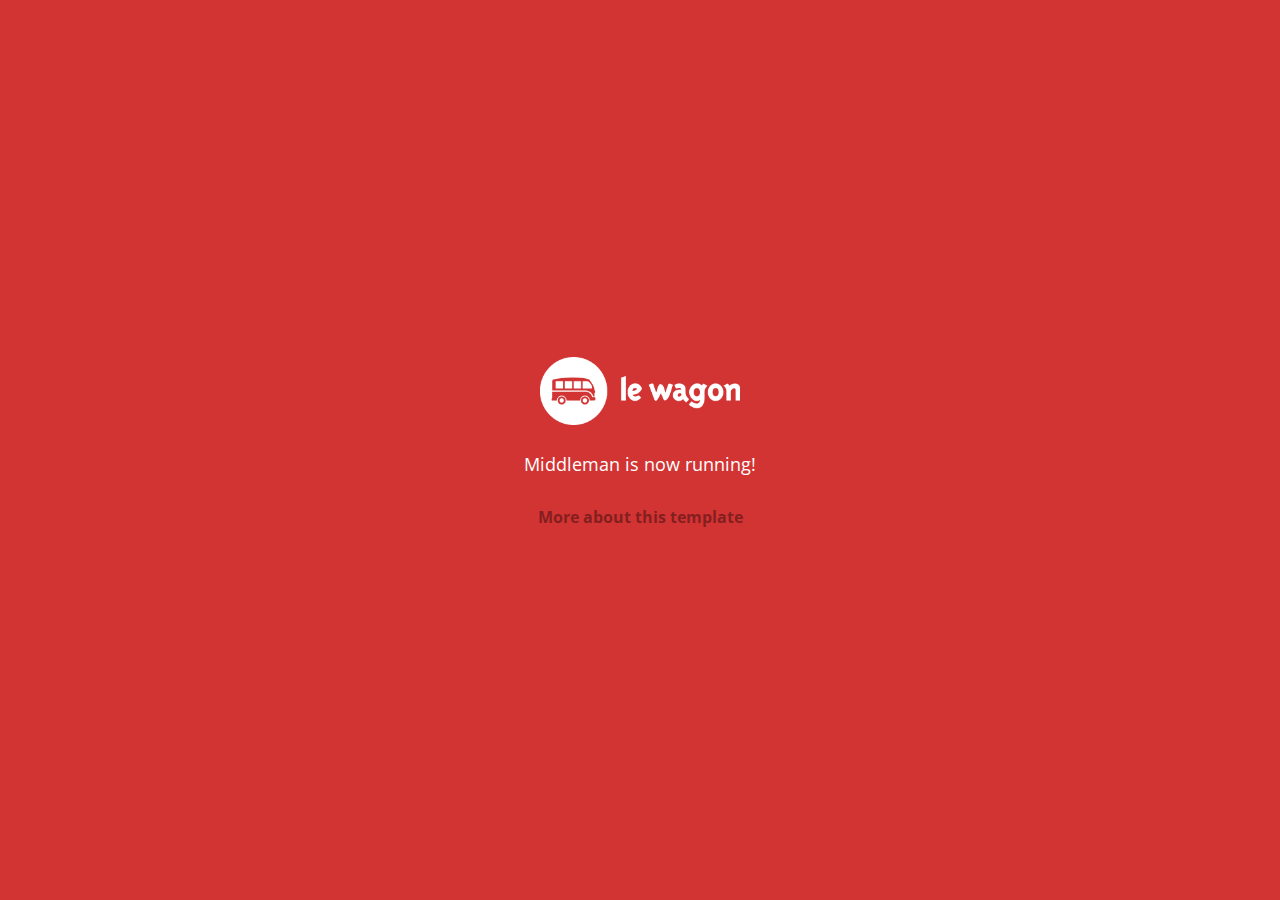
==== index.html @ af3e0c1a "Automated commit at 2018-02-12 10:38:04 UTC by middleman-deploy 2.0.0-alpha" ====
<!doctype html>
<html>
  <head>
    <meta charset="utf-8">
    <meta http-equiv="x-ua-compatible" content="ie=edge">
    <meta name="viewport"
          content="width=device-width, initial-scale=1, shrink-to-fit=no">
    <!-- Use the title from a page's frontmatter if it has one -->
    <title>Le Wagon - Middleman</title>
    <link href="stylesheets/application-3c48b980.css" rel="stylesheet" />
    <script src="javascripts/application-93de88c9.js"></script>
    <link href="images/favicon-f15af148.png" rel="icon" type="image/png" />
  </head>
  <body>
    <div id="home">
  <div class="home-content">
    <img src="images/logo-acc9c0ec.png" width="200" alt="Logo" />
    <p>
      Middleman is now running!
    </p>
    <p class="about">
      <a href="about.html">More about this template</a>
    </p>
  </div>
</div>

  </body>
</html>
---- stylesheets/application-3c48b980.css ----
@import url("https://fonts.googleapis.com/css?family=Open+Sans:400,300,700|Raleway:400,100,300,700,500");/*!
 * Bootstrap v3.3.7 (http://getbootstrap.com)
 * Copyright 2011-2016 Twitter, Inc.
 * Licensed under MIT (https://github.com/twbs/bootstrap/blob/master/LICENSE)
 *//*! normalize.css v3.0.3 | MIT License | github.com/necolas/normalize.css */html{font-family:sans-serif;-ms-text-size-adjust:100%;-webkit-text-size-adjust:100%}body{margin:0}article,aside,details,figcaption,figure,footer,header,hgroup,main,menu,nav,section,summary{display:block}audio,canvas,progress,video{display:inline-block;vertical-align:baseline}audio:not([controls]){display:none;height:0}[hidden],template{display:none}a{background-color:transparent}a:active,a:hover{outline:0}abbr[title]{border-bottom:1px dotted}b,strong{font-weight:bold}dfn{font-style:italic}h1{font-size:2em;margin:0.67em 0}mark{background:#ff0;color:#000}small{font-size:80%}sub,sup{font-size:75%;line-height:0;position:relative;vertical-align:baseline}sup{top:-0.5em}sub{bottom:-0.25em}img{border:0}svg:not(:root){overflow:hidden}figure{margin:1em 40px}hr{-webkit-box-sizing:content-box;box-sizing:content-box;height:0}pre{overflow:auto}code,kbd,pre,samp{font-family:monospace, monospace;font-size:1em}button,input,optgroup,select,textarea{color:inherit;font:inherit;margin:0}button{overflow:visible}button,select{text-transform:none}button,html input[type="button"],input[type="reset"],input[type="submit"]{-webkit-appearance:button;cursor:pointer}button[disabled],html input[disabled]{cursor:default}button::-moz-focus-inner,input::-moz-focus-inner{border:0;padding:0}input{line-height:normal}input[type="checkbox"],input[type="radio"]{-webkit-box-sizing:border-box;box-sizing:border-box;padding:0}input[type="number"]::-webkit-inner-spin-button,input[type="number"]::-webkit-outer-spin-button{height:auto}input[type="search"]{-webkit-appearance:textfield;-webkit-box-sizing:content-box;box-sizing:content-box}input[type="search"]::-webkit-search-cancel-button,input[type="search"]::-webkit-search-decoration{-webkit-appearance:none}fieldset{border:1px solid #c0c0c0;margin:0 2px;padding:0.35em 0.625em 0.75em}legend{border:0;padding:0}textarea{overflow:auto}optgroup{font-weight:bold}table{border-collapse:collapse;border-spacing:0}td,th{padding:0}/*! Source: https://github.com/h5bp/html5-boilerplate/blob/master/src/css/main.css */@media print{*,*:before,*:after{background:transparent !important;color:#000 !important;-webkit-box-shadow:none !important;box-shadow:none !important;text-shadow:none !important}a,a:visited{text-decoration:underline}a[href]:after{content:" (" attr(href) ")"}abbr[title]:after{content:" (" attr(title) ")"}a[href^="#"]:after,a[href^="javascript:"]:after{content:""}pre,blockquote{border:1px solid #999;page-break-inside:avoid}thead{display:table-header-group}tr,img{page-break-inside:avoid}img{max-width:100% !important}p,h2,h3{orphans:3;widows:3}h2,h3{page-break-after:avoid}.navbar{display:none}.btn>.caret,.dropup>.btn>.caret{border-top-color:#000 !important}.label{border:1px solid #000}.table{border-collapse:collapse !important}.table td,.table th{background-color:#fff !important}.table-bordered th,.table-bordered td{border:1px solid #ddd !important}}@font-face{font-family:'Glyphicons Halflings';src:url("../assets/bootstrap/glyphicons-halflings-regular-86b6f62b.eot");src:url("../assets/bootstrap/glyphicons-halflings-regular-86b6f62b.eot?#iefix") format("embedded-opentype"),url("../assets/bootstrap/glyphicons-halflings-regular-ca35b697.woff2") format("woff2"),url("../assets/bootstrap/glyphicons-halflings-regular-278e49a8.woff") format("woff"),url("../assets/bootstrap/glyphicons-halflings-regular-44bc1850.ttf") format("truetype"),url("../assets/bootstrap/glyphicons-halflings-regular-de51a849.svg#glyphicons_halflingsregular") format("svg")}.glyphicon{position:relative;top:1px;display:inline-block;font-family:'Glyphicons Halflings';font-style:normal;font-weight:normal;line-height:1;-webkit-font-smoothing:antialiased;-moz-osx-font-smoothing:grayscale}.glyphicon-asterisk:before{content:"\002a"}.glyphicon-plus:before{content:"\002b"}.glyphicon-euro:before,.glyphicon-eur:before{content:"\20ac"}.glyphicon-minus:before{content:"\2212"}.glyphicon-cloud:before{content:"\2601"}.glyphicon-envelope:before{content:"\2709"}.glyphicon-pencil:before{content:"\270f"}.glyphicon-glass:before{content:"\e001"}.glyphicon-music:before{content:"\e002"}.glyphicon-search:before{content:"\e003"}.glyphicon-heart:before{content:"\e005"}.glyphicon-star:before{content:"\e006"}.glyphicon-star-empty:before{content:"\e007"}.glyphicon-user:before{content:"\e008"}.glyphicon-film:before{content:"\e009"}.glyphicon-th-large:before{content:"\e010"}.glyphicon-th:before{content:"\e011"}.glyphicon-th-list:before{content:"\e012"}.glyphicon-ok:before{content:"\e013"}.glyphicon-remove:before{content:"\e014"}.glyphicon-zoom-in:before{content:"\e015"}.glyphicon-zoom-out:before{content:"\e016"}.glyphicon-off:before{content:"\e017"}.glyphicon-signal:before{content:"\e018"}.glyphicon-cog:before{content:"\e019"}.glyphicon-trash:before{content:"\e020"}.glyphicon-home:before{content:"\e021"}.glyphicon-file:before{content:"\e022"}.glyphicon-time:before{content:"\e023"}.glyphicon-road:before{content:"\e024"}.glyphicon-download-alt:before{content:"\e025"}.glyphicon-download:before{content:"\e026"}.glyphicon-upload:before{content:"\e027"}.glyphicon-inbox:before{content:"\e028"}.glyphicon-play-circle:before{content:"\e029"}.glyphicon-repeat:before{content:"\e030"}.glyphicon-refresh:before{content:"\e031"}.glyphicon-list-alt:before{content:"\e032"}.glyphicon-lock:before{content:"\e033"}.glyphicon-flag:before{content:"\e034"}.glyphicon-headphones:before{content:"\e035"}.glyphicon-volume-off:before{content:"\e036"}.glyphicon-volume-down:before{content:"\e037"}.glyphicon-volume-up:before{content:"\e038"}.glyphicon-qrcode:before{content:"\e039"}.glyphicon-barcode:before{content:"\e040"}.glyphicon-tag:before{content:"\e041"}.glyphicon-tags:before{content:"\e042"}.glyphicon-book:before{content:"\e043"}.glyphicon-bookmark:before{content:"\e044"}.glyphicon-print:before{content:"\e045"}.glyphicon-camera:before{content:"\e046"}.glyphicon-font:before{content:"\e047"}.glyphicon-bold:before{content:"\e048"}.glyphicon-italic:before{content:"\e049"}.glyphicon-text-height:before{content:"\e050"}.glyphicon-text-width:before{content:"\e051"}.glyphicon-align-left:before{content:"\e052"}.glyphicon-align-center:before{content:"\e053"}.glyphicon-align-right:before{content:"\e054"}.glyphicon-align-justify:before{content:"\e055"}.glyphicon-list:before{content:"\e056"}.glyphicon-indent-left:before{content:"\e057"}.glyphicon-indent-right:before{content:"\e058"}.glyphicon-facetime-video:before{content:"\e059"}.glyphicon-picture:before{content:"\e060"}.glyphicon-map-marker:before{content:"\e062"}.glyphicon-adjust:before{content:"\e063"}.glyphicon-tint:before{content:"\e064"}.glyphicon-edit:before{content:"\e065"}.glyphicon-share:before{content:"\e066"}.glyphicon-check:before{content:"\e067"}.glyphicon-move:before{content:"\e068"}.glyphicon-step-backward:before{content:"\e069"}.glyphicon-fast-backward:before{content:"\e070"}.glyphicon-backward:before{content:"\e071"}.glyphicon-play:before{content:"\e072"}.glyphicon-pause:before{content:"\e073"}.glyphicon-stop:before{content:"\e074"}.glyphicon-forward:before{content:"\e075"}.glyphicon-fast-forward:before{content:"\e076"}.glyphicon-step-forward:before{content:"\e077"}.glyphicon-eject:before{content:"\e078"}.glyphicon-chevron-left:before{content:"\e079"}.glyphicon-chevron-right:before{content:"\e080"}.glyphicon-plus-sign:before{content:"\e081"}.glyphicon-minus-sign:before{content:"\e082"}.glyphicon-remove-sign:before{content:"\e083"}.glyphicon-ok-sign:before{content:"\e084"}.glyphicon-question-sign:before{content:"\e085"}.glyphicon-info-sign:before{content:"\e086"}.glyphicon-screenshot:before{content:"\e087"}.glyphicon-remove-circle:before{content:"\e088"}.glyphicon-ok-circle:before{content:"\e089"}.glyphicon-ban-circle:before{content:"\e090"}.glyphicon-arrow-left:before{content:"\e091"}.glyphicon-arrow-right:before{content:"\e092"}.glyphicon-arrow-up:before{content:"\e093"}.glyphicon-arrow-down:before{content:"\e094"}.glyphicon-share-alt:before{content:"\e095"}.glyphicon-resize-full:before{content:"\e096"}.glyphicon-resize-small:before{content:"\e097"}.glyphicon-exclamation-sign:before{content:"\e101"}.glyphicon-gift:before{content:"\e102"}.glyphicon-leaf:before{content:"\e103"}.glyphicon-fire:before{content:"\e104"}.glyphicon-eye-open:before{content:"\e105"}.glyphicon-eye-close:before{content:"\e106"}.glyphicon-warning-sign:before{content:"\e107"}.glyphicon-plane:before{content:"\e108"}.glyphicon-calendar:before{content:"\e109"}.glyphicon-random:before{content:"\e110"}.glyphicon-comment:before{content:"\e111"}.glyphicon-magnet:before{content:"\e112"}.glyphicon-chevron-up:before{content:"\e113"}.glyphicon-chevron-down:before{content:"\e114"}.glyphicon-retweet:before{content:"\e115"}.glyphicon-shopping-cart:before{content:"\e116"}.glyphicon-folder-close:before{content:"\e117"}.glyphicon-folder-open:before{content:"\e118"}.glyphicon-resize-vertical:before{content:"\e119"}.glyphicon-resize-horizontal:before{content:"\e120"}.glyphicon-hdd:before{content:"\e121"}.glyphicon-bullhorn:before{content:"\e122"}.glyphicon-bell:before{content:"\e123"}.glyphicon-certificate:before{content:"\e124"}.glyphicon-thumbs-up:before{content:"\e125"}.glyphicon-thumbs-down:before{content:"\e126"}.glyphicon-hand-right:before{content:"\e127"}.glyphicon-hand-left:before{content:"\e128"}.glyphicon-hand-up:before{content:"\e129"}.glyphicon-hand-down:before{content:"\e130"}.glyphicon-circle-arrow-right:before{content:"\e131"}.glyphicon-circle-arrow-left:before{content:"\e132"}.glyphicon-circle-arrow-up:before{content:"\e133"}.glyphicon-circle-arrow-down:before{content:"\e134"}.glyphicon-globe:before{content:"\e135"}.glyphicon-wrench:before{content:"\e136"}.glyphicon-tasks:before{content:"\e137"}.glyphicon-filter:before{content:"\e138"}.glyphicon-briefcase:before{content:"\e139"}.glyphicon-fullscreen:before{content:"\e140"}.glyphicon-dashboard:before{content:"\e141"}.glyphicon-paperclip:before{content:"\e142"}.glyphicon-heart-empty:before{content:"\e143"}.glyphicon-link:before{content:"\e144"}.glyphicon-phone:before{content:"\e145"}.glyphicon-pushpin:before{content:"\e146"}.glyphicon-usd:before{content:"\e148"}.glyphicon-gbp:before{content:"\e149"}.glyphicon-sort:before{content:"\e150"}.glyphicon-sort-by-alphabet:before{content:"\e151"}.glyphicon-sort-by-alphabet-alt:before{content:"\e152"}.glyphicon-sort-by-order:before{content:"\e153"}.glyphicon-sort-by-order-alt:before{content:"\e154"}.glyphicon-sort-by-attributes:before{content:"\e155"}.glyphicon-sort-by-attributes-alt:before{content:"\e156"}.glyphicon-unchecked:before{content:"\e157"}.glyphicon-expand:before{content:"\e158"}.glyphicon-collapse-down:before{content:"\e159"}.glyphicon-collapse-up:before{content:"\e160"}.glyphicon-log-in:before{content:"\e161"}.glyphicon-flash:before{content:"\e162"}.glyphicon-log-out:before{content:"\e163"}.glyphicon-new-window:before{content:"\e164"}.glyphicon-record:before{content:"\e165"}.glyphicon-save:before{content:"\e166"}.glyphicon-open:before{content:"\e167"}.glyphicon-saved:before{content:"\e168"}.glyphicon-import:before{content:"\e169"}.glyphicon-export:before{content:"\e170"}.glyphicon-send:before{content:"\e171"}.glyphicon-floppy-disk:before{content:"\e172"}.glyphicon-floppy-saved:before{content:"\e173"}.glyphicon-floppy-remove:before{content:"\e174"}.glyphicon-floppy-save:before{content:"\e175"}.glyphicon-floppy-open:before{content:"\e176"}.glyphicon-credit-card:before{content:"\e177"}.glyphicon-transfer:before{content:"\e178"}.glyphicon-cutlery:before{content:"\e179"}.glyphicon-header:before{content:"\e180"}.glyphicon-compressed:before{content:"\e181"}.glyphicon-earphone:before{content:"\e182"}.glyphicon-phone-alt:before{content:"\e183"}.glyphicon-tower:before{content:"\e184"}.glyphicon-stats:before{content:"\e185"}.glyphicon-sd-video:before{content:"\e186"}.glyphicon-hd-video:before{content:"\e187"}.glyphicon-subtitles:before{content:"\e188"}.glyphicon-sound-stereo:before{content:"\e189"}.glyphicon-sound-dolby:before{content:"\e190"}.glyphicon-sound-5-1:before{content:"\e191"}.glyphicon-sound-6-1:before{content:"\e192"}.glyphicon-sound-7-1:before{content:"\e193"}.glyphicon-copyright-mark:before{content:"\e194"}.glyphicon-registration-mark:before{content:"\e195"}.glyphicon-cloud-download:before{content:"\e197"}.glyphicon-cloud-upload:before{content:"\e198"}.glyphicon-tree-conifer:before{content:"\e199"}.glyphicon-tree-deciduous:before{content:"\e200"}.glyphicon-cd:before{content:"\e201"}.glyphicon-save-file:before{content:"\e202"}.glyphicon-open-file:before{content:"\e203"}.glyphicon-level-up:before{content:"\e204"}.glyphicon-copy:before{content:"\e205"}.glyphicon-paste:before{content:"\e206"}.glyphicon-alert:before{content:"\e209"}.glyphicon-equalizer:before{content:"\e210"}.glyphicon-king:before{content:"\e211"}.glyphicon-queen:before{content:"\e212"}.glyphicon-pawn:before{content:"\e213"}.glyphicon-bishop:before{content:"\e214"}.glyphicon-knight:before{content:"\e215"}.glyphicon-baby-formula:before{content:"\e216"}.glyphicon-tent:before{content:"\26fa"}.glyphicon-blackboard:before{content:"\e218"}.glyphicon-bed:before{content:"\e219"}.glyphicon-apple:before{content:"\f8ff"}.glyphicon-erase:before{content:"\e221"}.glyphicon-hourglass:before{content:"\231b"}.glyphicon-lamp:before{content:"\e223"}.glyphicon-duplicate:before{content:"\e224"}.glyphicon-piggy-bank:before{content:"\e225"}.glyphicon-scissors:before{content:"\e226"}.glyphicon-bitcoin:before{content:"\e227"}.glyphicon-btc:before{content:"\e227"}.glyphicon-xbt:before{content:"\e227"}.glyphicon-yen:before{content:"\00a5"}.glyphicon-jpy:before{content:"\00a5"}.glyphicon-ruble:before{content:"\20bd"}.glyphicon-rub:before{content:"\20bd"}.glyphicon-scale:before{content:"\e230"}.glyphicon-ice-lolly:before{content:"\e231"}.glyphicon-ice-lolly-tasted:before{content:"\e232"}.glyphicon-education:before{content:"\e233"}.glyphicon-option-horizontal:before{content:"\e234"}.glyphicon-option-vertical:before{content:"\e235"}.glyphicon-menu-hamburger:before{content:"\e236"}.glyphicon-modal-window:before{content:"\e237"}.glyphicon-oil:before{content:"\e238"}.glyphicon-grain:before{content:"\e239"}.glyphicon-sunglasses:before{content:"\e240"}.glyphicon-text-size:before{content:"\e241"}.glyphicon-text-color:before{content:"\e242"}.glyphicon-text-background:before{content:"\e243"}.glyphicon-object-align-top:before{content:"\e244"}.glyphicon-object-align-bottom:before{content:"\e245"}.glyphicon-object-align-horizontal:before{content:"\e246"}.glyphicon-object-align-left:before{content:"\e247"}.glyphicon-object-align-vertical:before{content:"\e248"}.glyphicon-object-align-right:before{content:"\e249"}.glyphicon-triangle-right:before{content:"\e250"}.glyphicon-triangle-left:before{content:"\e251"}.glyphicon-triangle-bottom:before{content:"\e252"}.glyphicon-triangle-top:before{content:"\e253"}.glyphicon-console:before{content:"\e254"}.glyphicon-superscript:before{content:"\e255"}.glyphicon-subscript:before{content:"\e256"}.glyphicon-menu-left:before{content:"\e257"}.glyphicon-menu-right:before{content:"\e258"}.glyphicon-menu-down:before{content:"\e259"}.glyphicon-menu-up:before{content:"\e260"}*{-webkit-box-sizing:border-box;box-sizing:border-box}*:before,*:after{-webkit-box-sizing:border-box;box-sizing:border-box}html{font-size:10px;-webkit-tap-highlight-color:transparent}body{font-family:"Open Sans", "Helvetica", "sans-serif";font-size:18px;line-height:1.42857143;color:#333333;background-color:#F4F4F4}input,button,select,textarea{font-family:inherit;font-size:inherit;line-height:inherit}a{color:#469AE0;text-decoration:none}a:hover,a:focus{color:#1f74ba;text-decoration:underline}a:focus{outline:5px auto -webkit-focus-ring-color;outline-offset:-2px}figure{margin:0}img{vertical-align:middle}.img-responsive{display:block;max-width:100%;height:auto}.img-rounded{border-radius:2px}.img-thumbnail{padding:4px;line-height:1.42857143;background-color:#F4F4F4;border:1px solid #ddd;border-radius:2px;-webkit-transition:all 0.2s ease-in-out;transition:all 0.2s ease-in-out;display:inline-block;max-width:100%;height:auto}.img-circle{border-radius:50%}hr{margin-top:25px;margin-bottom:25px;border:0;border-top:1px solid #eeeeee}.sr-only{position:absolute;width:1px;height:1px;margin:-1px;padding:0;overflow:hidden;clip:rect(0, 0, 0, 0);border:0}.sr-only-focusable:active,.sr-only-focusable:focus{position:static;width:auto;height:auto;margin:0;overflow:visible;clip:auto}[role="button"]{cursor:pointer}h1,h2,h3,h4,h5,h6,.h1,.h2,.h3,.h4,.h5,.h6{font-family:"Raleway", "Helvetica", "sans-serif";font-weight:500;line-height:1.1;color:inherit}h1 small,h1 .small,h2 small,h2 .small,h3 small,h3 .small,h4 small,h4 .small,h5 small,h5 .small,h6 small,h6 .small,.h1 small,.h1 .small,.h2 small,.h2 .small,.h3 small,.h3 .small,.h4 small,.h4 .small,.h5 small,.h5 .small,.h6 small,.h6 .small{font-weight:normal;line-height:1;color:#777777}h1,.h1,h2,.h2,h3,.h3{margin-top:25px;margin-bottom:12.5px}h1 small,h1 .small,.h1 small,.h1 .small,h2 small,h2 .small,.h2 small,.h2 .small,h3 small,h3 .small,.h3 small,.h3 .small{font-size:65%}h4,.h4,h5,.h5,h6,.h6{margin-top:12.5px;margin-bottom:12.5px}h4 small,h4 .small,.h4 small,.h4 .small,h5 small,h5 .small,.h5 small,.h5 .small,h6 small,h6 .small,.h6 small,.h6 .small{font-size:75%}h1,.h1{font-size:46px}h2,.h2{font-size:38px}h3,.h3{font-size:31px}h4,.h4{font-size:23px}h5,.h5{font-size:18px}h6,.h6{font-size:16px}p{margin:0 0 12.5px}.lead{margin-bottom:25px;font-size:20px;font-weight:300;line-height:1.4}@media (min-width: 768px){.lead{font-size:27px}}small,.small{font-size:88%}mark,.mark{background-color:#fcf8e3;padding:.2em}.text-left{text-align:left}.text-right{text-align:right}.text-center{text-align:center}.text-justify{text-align:justify}.text-nowrap{white-space:nowrap}.text-lowercase{text-transform:lowercase}.text-uppercase,.initialism{text-transform:uppercase}.text-capitalize{text-transform:capitalize}.text-muted{color:#777777}.text-primary{color:#469AE0}a.text-primary:hover,a.text-primary:focus{color:#2381d0}.text-success{color:#3c763d}a.text-success:hover,a.text-success:focus{color:#2b542c}.text-info{color:#31708f}a.text-info:hover,a.text-info:focus{color:#245269}.text-warning{color:#8a6d3b}a.text-warning:hover,a.text-warning:focus{color:#66512c}.text-danger{color:#a94442}a.text-danger:hover,a.text-danger:focus{color:#843534}.bg-primary{color:#fff}.bg-primary{background-color:#469AE0}a.bg-primary:hover,a.bg-primary:focus{background-color:#2381d0}.bg-success{background-color:#dff0d8}a.bg-success:hover,a.bg-success:focus{background-color:#c1e2b3}.bg-info{background-color:#d9edf7}a.bg-info:hover,a.bg-info:focus{background-color:#afd9ee}.bg-warning{background-color:#fcf8e3}a.bg-warning:hover,a.bg-warning:focus{background-color:#f7ecb5}.bg-danger{background-color:#f2dede}a.bg-danger:hover,a.bg-danger:focus{background-color:#e4b9b9}.page-header{padding-bottom:11.5px;margin:50px 0 25px;border-bottom:1px solid #eeeeee}ul,ol{margin-top:0;margin-bottom:12.5px}ul ul,ul ol,ol ul,ol ol{margin-bottom:0}.list-unstyled{padding-left:0;list-style:none}.list-inline{padding-left:0;list-style:none;margin-left:-5px}.list-inline>li{display:inline-block;padding-left:5px;padding-right:5px}dl{margin-top:0;margin-bottom:25px}dt,dd{line-height:1.42857143}dt{font-weight:bold}dd{margin-left:0}.dl-horizontal dd:before,.dl-horizontal dd:after{content:" ";display:table}.dl-horizontal dd:after{clear:both}@media (min-width: 768px){.dl-horizontal dt{float:left;width:160px;clear:left;text-align:right;overflow:hidden;text-overflow:ellipsis;white-space:nowrap}.dl-horizontal dd{margin-left:180px}}abbr[title],abbr[data-original-title]{cursor:help;border-bottom:1px dotted #777777}.initialism{font-size:90%}blockquote{padding:12.5px 25px;margin:0 0 25px;font-size:22.5px;border-left:5px solid #eeeeee}blockquote p:last-child,blockquote ul:last-child,blockquote ol:last-child{margin-bottom:0}blockquote footer,blockquote small,blockquote .small{display:block;font-size:80%;line-height:1.42857143;color:#777777}blockquote footer:before,blockquote small:before,blockquote .small:before{content:'\2014 \00A0'}.blockquote-reverse,blockquote.pull-right{padding-right:15px;padding-left:0;border-right:5px solid #eeeeee;border-left:0;text-align:right}.blockquote-reverse footer:before,.blockquote-reverse small:before,.blockquote-reverse .small:before,blockquote.pull-right footer:before,blockquote.pull-right small:before,blockquote.pull-right .small:before{content:''}.blockquote-reverse footer:after,.blockquote-reverse small:after,.blockquote-reverse .small:after,blockquote.pull-right footer:after,blockquote.pull-right small:after,blockquote.pull-right .small:after{content:'\00A0 \2014'}address{margin-bottom:25px;font-style:normal;line-height:1.42857143}code,kbd,pre,samp{font-family:Menlo, Monaco, Consolas, "Courier New", monospace}code{padding:2px 4px;font-size:90%;color:#c7254e;background-color:#f9f2f4;border-radius:2px}kbd{padding:2px 4px;font-size:90%;color:#fff;background-color:#333;border-radius:2px;-webkit-box-shadow:inset 0 -1px 0 rgba(0,0,0,0.25);box-shadow:inset 0 -1px 0 rgba(0,0,0,0.25)}kbd kbd{padding:0;font-size:100%;font-weight:bold;-webkit-box-shadow:none;box-shadow:none}pre{display:block;padding:12px;margin:0 0 12.5px;font-size:17px;line-height:1.42857143;word-break:break-all;word-wrap:break-word;color:#333333;background-color:#f5f5f5;border:1px solid #ccc;border-radius:2px}pre code{padding:0;font-size:inherit;color:inherit;white-space:pre-wrap;background-color:transparent;border-radius:0}.pre-scrollable{max-height:340px;overflow-y:scroll}.container{margin-right:auto;margin-left:auto;padding-left:15px;padding-right:15px}.container:before,.container:after{content:" ";display:table}.container:after{clear:both}@media (min-width: 768px){.container{width:750px}}@media (min-width: 992px){.container{width:970px}}@media (min-width: 1200px){.container{width:1170px}}.container-fluid{margin-right:auto;margin-left:auto;padding-left:15px;padding-right:15px}.container-fluid:before,.container-fluid:after{content:" ";display:table}.container-fluid:after{clear:both}.row{margin-left:-15px;margin-right:-15px}.row:before,.row:after{content:" ";display:table}.row:after{clear:both}.col-xs-1,.col-sm-1,.col-md-1,.col-lg-1,.col-xs-2,.col-sm-2,.col-md-2,.col-lg-2,.col-xs-3,.col-sm-3,.col-md-3,.col-lg-3,.col-xs-4,.col-sm-4,.col-md-4,.col-lg-4,.col-xs-5,.col-sm-5,.col-md-5,.col-lg-5,.col-xs-6,.col-sm-6,.col-md-6,.col-lg-6,.col-xs-7,.col-sm-7,.col-md-7,.col-lg-7,.col-xs-8,.col-sm-8,.col-md-8,.col-lg-8,.col-xs-9,.col-sm-9,.col-md-9,.col-lg-9,.col-xs-10,.col-sm-10,.col-md-10,.col-lg-10,.col-xs-11,.col-sm-11,.col-md-11,.col-lg-11,.col-xs-12,.col-sm-12,.col-md-12,.col-lg-12{position:relative;min-height:1px;padding-left:15px;padding-right:15px}.col-xs-1,.col-xs-2,.col-xs-3,.col-xs-4,.col-xs-5,.col-xs-6,.col-xs-7,.col-xs-8,.col-xs-9,.col-xs-10,.col-xs-11,.col-xs-12{float:left}.col-xs-1{width:8.33333333%}.col-xs-2{width:16.66666667%}.col-xs-3{width:25%}.col-xs-4{width:33.33333333%}.col-xs-5{width:41.66666667%}.col-xs-6{width:50%}.col-xs-7{width:58.33333333%}.col-xs-8{width:66.66666667%}.col-xs-9{width:75%}.col-xs-10{width:83.33333333%}.col-xs-11{width:91.66666667%}.col-xs-12{width:100%}.col-xs-pull-0{right:auto}.col-xs-pull-1{right:8.33333333%}.col-xs-pull-2{right:16.66666667%}.col-xs-pull-3{right:25%}.col-xs-pull-4{right:33.33333333%}.col-xs-pull-5{right:41.66666667%}.col-xs-pull-6{right:50%}.col-xs-pull-7{right:58.33333333%}.col-xs-pull-8{right:66.66666667%}.col-xs-pull-9{right:75%}.col-xs-pull-10{right:83.33333333%}.col-xs-pull-11{right:91.66666667%}.col-xs-pull-12{right:100%}.col-xs-push-0{left:auto}.col-xs-push-1{left:8.33333333%}.col-xs-push-2{left:16.66666667%}.col-xs-push-3{left:25%}.col-xs-push-4{left:33.33333333%}.col-xs-push-5{left:41.66666667%}.col-xs-push-6{left:50%}.col-xs-push-7{left:58.33333333%}.col-xs-push-8{left:66.66666667%}.col-xs-push-9{left:75%}.col-xs-push-10{left:83.33333333%}.col-xs-push-11{left:91.66666667%}.col-xs-push-12{left:100%}.col-xs-offset-0{margin-left:0%}.col-xs-offset-1{margin-left:8.33333333%}.col-xs-offset-2{margin-left:16.66666667%}.col-xs-offset-3{margin-left:25%}.col-xs-offset-4{margin-left:33.33333333%}.col-xs-offset-5{margin-left:41.66666667%}.col-xs-offset-6{margin-left:50%}.col-xs-offset-7{margin-left:58.33333333%}.col-xs-offset-8{margin-left:66.66666667%}.col-xs-offset-9{margin-left:75%}.col-xs-offset-10{margin-left:83.33333333%}.col-xs-offset-11{margin-left:91.66666667%}.col-xs-offset-12{margin-left:100%}@media (min-width: 768px){.col-sm-1,.col-sm-2,.col-sm-3,.col-sm-4,.col-sm-5,.col-sm-6,.col-sm-7,.col-sm-8,.col-sm-9,.col-sm-10,.col-sm-11,.col-sm-12{float:left}.col-sm-1{width:8.33333333%}.col-sm-2{width:16.66666667%}.col-sm-3{width:25%}.col-sm-4{width:33.33333333%}.col-sm-5{width:41.66666667%}.col-sm-6{width:50%}.col-sm-7{width:58.33333333%}.col-sm-8{width:66.66666667%}.col-sm-9{width:75%}.col-sm-10{width:83.33333333%}.col-sm-11{width:91.66666667%}.col-sm-12{width:100%}.col-sm-pull-0{right:auto}.col-sm-pull-1{right:8.33333333%}.col-sm-pull-2{right:16.66666667%}.col-sm-pull-3{right:25%}.col-sm-pull-4{right:33.33333333%}.col-sm-pull-5{right:41.66666667%}.col-sm-pull-6{right:50%}.col-sm-pull-7{right:58.33333333%}.col-sm-pull-8{right:66.66666667%}.col-sm-pull-9{right:75%}.col-sm-pull-10{right:83.33333333%}.col-sm-pull-11{right:91.66666667%}.col-sm-pull-12{right:100%}.col-sm-push-0{left:auto}.col-sm-push-1{left:8.33333333%}.col-sm-push-2{left:16.66666667%}.col-sm-push-3{left:25%}.col-sm-push-4{left:33.33333333%}.col-sm-push-5{left:41.66666667%}.col-sm-push-6{left:50%}.col-sm-push-7{left:58.33333333%}.col-sm-push-8{left:66.66666667%}.col-sm-push-9{left:75%}.col-sm-push-10{left:83.33333333%}.col-sm-push-11{left:91.66666667%}.col-sm-push-12{left:100%}.col-sm-offset-0{margin-left:0%}.col-sm-offset-1{margin-left:8.33333333%}.col-sm-offset-2{margin-left:16.66666667%}.col-sm-offset-3{margin-left:25%}.col-sm-offset-4{margin-left:33.33333333%}.col-sm-offset-5{margin-left:41.66666667%}.col-sm-offset-6{margin-left:50%}.col-sm-offset-7{margin-left:58.33333333%}.col-sm-offset-8{margin-left:66.66666667%}.col-sm-offset-9{margin-left:75%}.col-sm-offset-10{margin-left:83.33333333%}.col-sm-offset-11{margin-left:91.66666667%}.col-sm-offset-12{margin-left:100%}}@media (min-width: 992px){.col-md-1,.col-md-2,.col-md-3,.col-md-4,.col-md-5,.col-md-6,.col-md-7,.col-md-8,.col-md-9,.col-md-10,.col-md-11,.col-md-12{float:left}.col-md-1{width:8.33333333%}.col-md-2{width:16.66666667%}.col-md-3{width:25%}.col-md-4{width:33.33333333%}.col-md-5{width:41.66666667%}.col-md-6{width:50%}.col-md-7{width:58.33333333%}.col-md-8{width:66.66666667%}.col-md-9{width:75%}.col-md-10{width:83.33333333%}.col-md-11{width:91.66666667%}.col-md-12{width:100%}.col-md-pull-0{right:auto}.col-md-pull-1{right:8.33333333%}.col-md-pull-2{right:16.66666667%}.col-md-pull-3{right:25%}.col-md-pull-4{right:33.33333333%}.col-md-pull-5{right:41.66666667%}.col-md-pull-6{right:50%}.col-md-pull-7{right:58.33333333%}.col-md-pull-8{right:66.66666667%}.col-md-pull-9{right:75%}.col-md-pull-10{right:83.33333333%}.col-md-pull-11{right:91.66666667%}.col-md-pull-12{right:100%}.col-md-push-0{left:auto}.col-md-push-1{left:8.33333333%}.col-md-push-2{left:16.66666667%}.col-md-push-3{left:25%}.col-md-push-4{left:33.33333333%}.col-md-push-5{left:41.66666667%}.col-md-push-6{left:50%}.col-md-push-7{left:58.33333333%}.col-md-push-8{left:66.66666667%}.col-md-push-9{left:75%}.col-md-push-10{left:83.33333333%}.col-md-push-11{left:91.66666667%}.col-md-push-12{left:100%}.col-md-offset-0{margin-left:0%}.col-md-offset-1{margin-left:8.33333333%}.col-md-offset-2{margin-left:16.66666667%}.col-md-offset-3{margin-left:25%}.col-md-offset-4{margin-left:33.33333333%}.col-md-offset-5{margin-left:41.66666667%}.col-md-offset-6{margin-left:50%}.col-md-offset-7{margin-left:58.33333333%}.col-md-offset-8{margin-left:66.66666667%}.col-md-offset-9{margin-left:75%}.col-md-offset-10{margin-left:83.33333333%}.col-md-offset-11{margin-left:91.66666667%}.col-md-offset-12{margin-left:100%}}@media (min-width: 1200px){.col-lg-1,.col-lg-2,.col-lg-3,.col-lg-4,.col-lg-5,.col-lg-6,.col-lg-7,.col-lg-8,.col-lg-9,.col-lg-10,.col-lg-11,.col-lg-12{float:left}.col-lg-1{width:8.33333333%}.col-lg-2{width:16.66666667%}.col-lg-3{width:25%}.col-lg-4{width:33.33333333%}.col-lg-5{width:41.66666667%}.col-lg-6{width:50%}.col-lg-7{width:58.33333333%}.col-lg-8{width:66.66666667%}.col-lg-9{width:75%}.col-lg-10{width:83.33333333%}.col-lg-11{width:91.66666667%}.col-lg-12{width:100%}.col-lg-pull-0{right:auto}.col-lg-pull-1{right:8.33333333%}.col-lg-pull-2{right:16.66666667%}.col-lg-pull-3{right:25%}.col-lg-pull-4{right:33.33333333%}.col-lg-pull-5{right:41.66666667%}.col-lg-pull-6{right:50%}.col-lg-pull-7{right:58.33333333%}.col-lg-pull-8{right:66.66666667%}.col-lg-pull-9{right:75%}.col-lg-pull-10{right:83.33333333%}.col-lg-pull-11{right:91.66666667%}.col-lg-pull-12{right:100%}.col-lg-push-0{left:auto}.col-lg-push-1{left:8.33333333%}.col-lg-push-2{left:16.66666667%}.col-lg-push-3{left:25%}.col-lg-push-4{left:33.33333333%}.col-lg-push-5{left:41.66666667%}.col-lg-push-6{left:50%}.col-lg-push-7{left:58.33333333%}.col-lg-push-8{left:66.66666667%}.col-lg-push-9{left:75%}.col-lg-push-10{left:83.33333333%}.col-lg-push-11{left:91.66666667%}.col-lg-push-12{left:100%}.col-lg-offset-0{margin-left:0%}.col-lg-offset-1{margin-left:8.33333333%}.col-lg-offset-2{margin-left:16.66666667%}.col-lg-offset-3{margin-left:25%}.col-lg-offset-4{margin-left:33.33333333%}.col-lg-offset-5{margin-left:41.66666667%}.col-lg-offset-6{margin-left:50%}.col-lg-offset-7{margin-left:58.33333333%}.col-lg-offset-8{margin-left:66.66666667%}.col-lg-offset-9{margin-left:75%}.col-lg-offset-10{margin-left:83.33333333%}.col-lg-offset-11{margin-left:91.66666667%}.col-lg-offset-12{margin-left:100%}}table{background-color:transparent}caption{padding-top:8px;padding-bottom:8px;color:#777777;text-align:left}th{text-align:left}.table{width:100%;max-width:100%;margin-bottom:25px}.table>thead>tr>th,.table>thead>tr>td,.table>tbody>tr>th,.table>tbody>tr>td,.table>tfoot>tr>th,.table>tfoot>tr>td{padding:8px;line-height:1.42857143;vertical-align:top;border-top:1px solid #ddd}.table>thead>tr>th{vertical-align:bottom;border-bottom:2px solid #ddd}.table>caption+thead>tr:first-child>th,.table>caption+thead>tr:first-child>td,.table>colgroup+thead>tr:first-child>th,.table>colgroup+thead>tr:first-child>td,.table>thead:first-child>tr:first-child>th,.table>thead:first-child>tr:first-child>td{border-top:0}.table>tbody+tbody{border-top:2px solid #ddd}.table .table{background-color:#F4F4F4}.table-condensed>thead>tr>th,.table-condensed>thead>tr>td,.table-condensed>tbody>tr>th,.table-condensed>tbody>tr>td,.table-condensed>tfoot>tr>th,.table-condensed>tfoot>tr>td{padding:5px}.table-bordered{border:1px solid #ddd}.table-bordered>thead>tr>th,.table-bordered>thead>tr>td,.table-bordered>tbody>tr>th,.table-bordered>tbody>tr>td,.table-bordered>tfoot>tr>th,.table-bordered>tfoot>tr>td{border:1px solid #ddd}.table-bordered>thead>tr>th,.table-bordered>thead>tr>td{border-bottom-width:2px}.table-striped>tbody>tr:nth-of-type(odd){background-color:#f9f9f9}.table-hover>tbody>tr:hover{background-color:#f5f5f5}table col[class*="col-"]{position:static;float:none;display:table-column}table td[class*="col-"],table th[class*="col-"]{position:static;float:none;display:table-cell}.table>thead>tr>td.active,.table>thead>tr>th.active,.table>thead>tr.active>td,.table>thead>tr.active>th,.table>tbody>tr>td.active,.table>tbody>tr>th.active,.table>tbody>tr.active>td,.table>tbody>tr.active>th,.table>tfoot>tr>td.active,.table>tfoot>tr>th.active,.table>tfoot>tr.active>td,.table>tfoot>tr.active>th{background-color:#f5f5f5}.table-hover>tbody>tr>td.active:hover,.table-hover>tbody>tr>th.active:hover,.table-hover>tbody>tr.active:hover>td,.table-hover>tbody>tr:hover>.active,.table-hover>tbody>tr.active:hover>th{background-color:#e8e8e8}.table>thead>tr>td.success,.table>thead>tr>th.success,.table>thead>tr.success>td,.table>thead>tr.success>th,.table>tbody>tr>td.success,.table>tbody>tr>th.success,.table>tbody>tr.success>td,.table>tbody>tr.success>th,.table>tfoot>tr>td.success,.table>tfoot>tr>th.success,.table>tfoot>tr.success>td,.table>tfoot>tr.success>th{background-color:#dff0d8}.table-hover>tbody>tr>td.success:hover,.table-hover>tbody>tr>th.success:hover,.table-hover>tbody>tr.success:hover>td,.table-hover>tbody>tr:hover>.success,.table-hover>tbody>tr.success:hover>th{background-color:#d0e9c6}.table>thead>tr>td.info,.table>thead>tr>th.info,.table>thead>tr.info>td,.table>thead>tr.info>th,.table>tbody>tr>td.info,.table>tbody>tr>th.info,.table>tbody>tr.info>td,.table>tbody>tr.info>th,.table>tfoot>tr>td.info,.table>tfoot>tr>th.info,.table>tfoot>tr.info>td,.table>tfoot>tr.info>th{background-color:#d9edf7}.table-hover>tbody>tr>td.info:hover,.table-hover>tbody>tr>th.info:hover,.table-hover>tbody>tr.info:hover>td,.table-hover>tbody>tr:hover>.info,.table-hover>tbody>tr.info:hover>th{background-color:#c4e3f3}.table>thead>tr>td.warning,.table>thead>tr>th.warning,.table>thead>tr.warning>td,.table>thead>tr.warning>th,.table>tbody>tr>td.warning,.table>tbody>tr>th.warning,.table>tbody>tr.warning>td,.table>tbody>tr.warning>th,.table>tfoot>tr>td.warning,.table>tfoot>tr>th.warning,.table>tfoot>tr.warning>td,.table>tfoot>tr.warning>th{background-color:#fcf8e3}.table-hover>tbody>tr>td.warning:hover,.table-hover>tbody>tr>th.warning:hover,.table-hover>tbody>tr.warning:hover>td,.table-hover>tbody>tr:hover>.warning,.table-hover>tbody>tr.warning:hover>th{background-color:#faf2cc}.table>thead>tr>td.danger,.table>thead>tr>th.danger,.table>thead>tr.danger>td,.table>thead>tr.danger>th,.table>tbody>tr>td.danger,.table>tbody>tr>th.danger,.table>tbody>tr.danger>td,.table>tbody>tr.danger>th,.table>tfoot>tr>td.danger,.table>tfoot>tr>th.danger,.table>tfoot>tr.danger>td,.table>tfoot>tr.danger>th{background-color:#f2dede}.table-hover>tbody>tr>td.danger:hover,.table-hover>tbody>tr>th.danger:hover,.table-hover>tbody>tr.danger:hover>td,.table-hover>tbody>tr:hover>.danger,.table-hover>tbody>tr.danger:hover>th{background-color:#ebcccc}.table-responsive{overflow-x:auto;min-height:0.01%}@media screen and (max-width: 767px){.table-responsive{width:100%;margin-bottom:18.75px;overflow-y:hidden;-ms-overflow-style:-ms-autohiding-scrollbar;border:1px solid #ddd}.table-responsive>.table{margin-bottom:0}.table-responsive>.table>thead>tr>th,.table-responsive>.table>thead>tr>td,.table-responsive>.table>tbody>tr>th,.table-responsive>.table>tbody>tr>td,.table-responsive>.table>tfoot>tr>th,.table-responsive>.table>tfoot>tr>td{white-space:nowrap}.table-responsive>.table-bordered{border:0}.table-responsive>.table-bordered>thead>tr>th:first-child,.table-responsive>.table-bordered>thead>tr>td:first-child,.table-responsive>.table-bordered>tbody>tr>th:first-child,.table-responsive>.table-bordered>tbody>tr>td:first-child,.table-responsive>.table-bordered>tfoot>tr>th:first-child,.table-responsive>.table-bordered>tfoot>tr>td:first-child{border-left:0}.table-responsive>.table-bordered>thead>tr>th:last-child,.table-responsive>.table-bordered>thead>tr>td:last-child,.table-responsive>.table-bordered>tbody>tr>th:last-child,.table-responsive>.table-bordered>tbody>tr>td:last-child,.table-responsive>.table-bordered>tfoot>tr>th:last-child,.table-responsive>.table-bordered>tfoot>tr>td:last-child{border-right:0}.table-responsive>.table-bordered>tbody>tr:last-child>th,.table-responsive>.table-bordered>tbody>tr:last-child>td,.table-responsive>.table-bordered>tfoot>tr:last-child>th,.table-responsive>.table-bordered>tfoot>tr:last-child>td{border-bottom:0}}fieldset{padding:0;margin:0;border:0;min-width:0}legend{display:block;width:100%;padding:0;margin-bottom:25px;font-size:27px;line-height:inherit;color:#333333;border:0;border-bottom:1px solid #e5e5e5}label{display:inline-block;max-width:100%;margin-bottom:5px;font-weight:bold}input[type="search"]{-webkit-box-sizing:border-box;box-sizing:border-box}input[type="radio"],input[type="checkbox"]{margin:4px 0 0;margin-top:1px \9;line-height:normal}input[type="file"]{display:block}input[type="range"]{display:block;width:100%}select[multiple],select[size]{height:auto}input[type="file"]:focus,input[type="radio"]:focus,input[type="checkbox"]:focus{outline:5px auto -webkit-focus-ring-color;outline-offset:-2px}output{display:block;padding-top:7px;font-size:18px;line-height:1.42857143;color:#000000}.form-control{display:block;width:100%;height:39px;padding:6px 12px;font-size:18px;line-height:1.42857143;color:#000000;background-color:#fff;background-image:none;border:1px solid #ccc;border-radius:2px;-webkit-box-shadow:inset 0 1px 1px rgba(0,0,0,0.075);box-shadow:inset 0 1px 1px rgba(0,0,0,0.075);-webkit-transition:border-color ease-in-out 0.15s, box-shadow ease-in-out 0.15s;-webkit-transition:border-color ease-in-out 0.15s, -webkit-box-shadow ease-in-out 0.15s;transition:border-color ease-in-out 0.15s, -webkit-box-shadow ease-in-out 0.15s;transition:border-color ease-in-out 0.15s, box-shadow ease-in-out 0.15s;transition:border-color ease-in-out 0.15s, box-shadow ease-in-out 0.15s, -webkit-box-shadow ease-in-out 0.15s}.form-control:focus{border-color:#66afe9;outline:0;-webkit-box-shadow:inset 0 1px 1px rgba(0,0,0,0.075),0 0 8px rgba(102,175,233,0.6);box-shadow:inset 0 1px 1px rgba(0,0,0,0.075),0 0 8px rgba(102,175,233,0.6)}.form-control::-moz-placeholder{color:#999;opacity:1}.form-control:-ms-input-placeholder{color:#999}.form-control::-webkit-input-placeholder{color:#999}.form-control::-ms-expand{border:0;background-color:transparent}.form-control[disabled],.form-control[readonly],fieldset[disabled] .form-control{background-color:#eeeeee;opacity:1}.form-control[disabled],fieldset[disabled] .form-control{cursor:not-allowed}textarea.form-control{height:auto}input[type="search"]{-webkit-appearance:none}@media screen and (-webkit-min-device-pixel-ratio: 0){input[type="date"].form-control,input[type="time"].form-control,input[type="datetime-local"].form-control,input[type="month"].form-control{line-height:39px}input[type="date"].input-sm,.input-group-sm>input[type="date"].form-control,.input-group-sm>input[type="date"].input-group-addon,.input-group-sm>.input-group-btn>input[type="date"].btn,.input-group-sm input[type="date"],input[type="time"].input-sm,.input-group-sm>input[type="time"].form-control,.input-group-sm>input[type="time"].input-group-addon,.input-group-sm>.input-group-btn>input[type="time"].btn,.input-group-sm input[type="time"],input[type="datetime-local"].input-sm,.input-group-sm>input[type="datetime-local"].form-control,.input-group-sm>input[type="datetime-local"].input-group-addon,.input-group-sm>.input-group-btn>input[type="datetime-local"].btn,.input-group-sm input[type="datetime-local"],input[type="month"].input-sm,.input-group-sm>input[type="month"].form-control,.input-group-sm>input[type="month"].input-group-addon,.input-group-sm>.input-group-btn>input[type="month"].btn,.input-group-sm input[type="month"]{line-height:36px}input[type="date"].input-lg,.input-group-lg>input[type="date"].form-control,.input-group-lg>input[type="date"].input-group-addon,.input-group-lg>.input-group-btn>input[type="date"].btn,.input-group-lg input[type="date"],input[type="time"].input-lg,.input-group-lg>input[type="time"].form-control,.input-group-lg>input[type="time"].input-group-addon,.input-group-lg>.input-group-btn>input[type="time"].btn,.input-group-lg input[type="time"],input[type="datetime-local"].input-lg,.input-group-lg>input[type="datetime-local"].form-control,.input-group-lg>input[type="datetime-local"].input-group-addon,.input-group-lg>.input-group-btn>input[type="datetime-local"].btn,.input-group-lg input[type="datetime-local"],input[type="month"].input-lg,.input-group-lg>input[type="month"].form-control,.input-group-lg>input[type="month"].input-group-addon,.input-group-lg>.input-group-btn>input[type="month"].btn,.input-group-lg input[type="month"]{line-height:53px}}.form-group{margin-bottom:15px}.radio,.checkbox{position:relative;display:block;margin-top:10px;margin-bottom:10px}.radio label,.checkbox label{min-height:25px;padding-left:20px;margin-bottom:0;font-weight:normal;cursor:pointer}.radio input[type="radio"],.radio-inline input[type="radio"],.checkbox input[type="checkbox"],.checkbox-inline input[type="checkbox"]{position:absolute;margin-left:-20px;margin-top:4px \9}.radio+.radio,.checkbox+.checkbox{margin-top:-5px}.radio-inline,.checkbox-inline{position:relative;display:inline-block;padding-left:20px;margin-bottom:0;vertical-align:middle;font-weight:normal;cursor:pointer}.radio-inline+.radio-inline,.checkbox-inline+.checkbox-inline{margin-top:0;margin-left:10px}input[type="radio"][disabled],input[type="radio"].disabled,fieldset[disabled] input[type="radio"],input[type="checkbox"][disabled],input[type="checkbox"].disabled,fieldset[disabled] input[type="checkbox"]{cursor:not-allowed}.radio-inline.disabled,fieldset[disabled] .radio-inline,.checkbox-inline.disabled,fieldset[disabled] .checkbox-inline{cursor:not-allowed}.radio.disabled label,fieldset[disabled] .radio label,.checkbox.disabled label,fieldset[disabled] .checkbox label{cursor:not-allowed}.form-control-static{padding-top:7px;padding-bottom:7px;margin-bottom:0;min-height:43px}.form-control-static.input-lg,.input-group-lg>.form-control-static.form-control,.input-group-lg>.form-control-static.input-group-addon,.input-group-lg>.input-group-btn>.form-control-static.btn,.form-control-static.input-sm,.input-group-sm>.form-control-static.form-control,.input-group-sm>.form-control-static.input-group-addon,.input-group-sm>.input-group-btn>.form-control-static.btn{padding-left:0;padding-right:0}.input-sm,.input-group-sm>.form-control,.input-group-sm>.input-group-addon,.input-group-sm>.input-group-btn>.btn{height:36px;padding:5px 10px;font-size:16px;line-height:1.5;border-radius:2px}select.input-sm,.input-group-sm>select.form-control,.input-group-sm>select.input-group-addon,.input-group-sm>.input-group-btn>select.btn{height:36px;line-height:36px}textarea.input-sm,.input-group-sm>textarea.form-control,.input-group-sm>textarea.input-group-addon,.input-group-sm>.input-group-btn>textarea.btn,select[multiple].input-sm,.input-group-sm>select[multiple].form-control,.input-group-sm>select[multiple].input-group-addon,.input-group-sm>.input-group-btn>select[multiple].btn{height:auto}.form-group-sm .form-control{height:36px;padding:5px 10px;font-size:16px;line-height:1.5;border-radius:2px}.form-group-sm select.form-control{height:36px;line-height:36px}.form-group-sm textarea.form-control,.form-group-sm select[multiple].form-control{height:auto}.form-group-sm .form-control-static{height:36px;min-height:41px;padding:6px 10px;font-size:16px;line-height:1.5}.input-lg,.input-group-lg>.form-control,.input-group-lg>.input-group-addon,.input-group-lg>.input-group-btn>.btn{height:53px;padding:10px 16px;font-size:23px;line-height:1.3333333;border-radius:2px}select.input-lg,.input-group-lg>select.form-control,.input-group-lg>select.input-group-addon,.input-group-lg>.input-group-btn>select.btn{height:53px;line-height:53px}textarea.input-lg,.input-group-lg>textarea.form-control,.input-group-lg>textarea.input-group-addon,.input-group-lg>.input-group-btn>textarea.btn,select[multiple].input-lg,.input-group-lg>select[multiple].form-control,.input-group-lg>select[multiple].input-group-addon,.input-group-lg>.input-group-btn>select[multiple].btn{height:auto}.form-group-lg .form-control{height:53px;padding:10px 16px;font-size:23px;line-height:1.3333333;border-radius:2px}.form-group-lg select.form-control{height:53px;line-height:53px}.form-group-lg textarea.form-control,.form-group-lg select[multiple].form-control{height:auto}.form-group-lg .form-control-static{height:53px;min-height:48px;padding:11px 16px;font-size:23px;line-height:1.3333333}.has-feedback{position:relative}.has-feedback .form-control{padding-right:48.75px}.form-control-feedback{position:absolute;top:0;right:0;z-index:2;display:block;width:39px;height:39px;line-height:39px;text-align:center;pointer-events:none}.input-lg+.form-control-feedback,.input-group-lg>.form-control+.form-control-feedback,.input-group-lg>.input-group-addon+.form-control-feedback,.input-group-lg>.input-group-btn>.btn+.form-control-feedback,.input-group-lg+.form-control-feedback,.form-group-lg .form-control+.form-control-feedback{width:53px;height:53px;line-height:53px}.input-sm+.form-control-feedback,.input-group-sm>.form-control+.form-control-feedback,.input-group-sm>.input-group-addon+.form-control-feedback,.input-group-sm>.input-group-btn>.btn+.form-control-feedback,.input-group-sm+.form-control-feedback,.form-group-sm .form-control+.form-control-feedback{width:36px;height:36px;line-height:36px}.has-success .help-block,.has-success .control-label,.has-success .radio,.has-success .checkbox,.has-success .radio-inline,.has-success .checkbox-inline,.has-success.radio label,.has-success.checkbox label,.has-success.radio-inline label,.has-success.checkbox-inline label{color:#3c763d}.has-success .form-control{border-color:#3c763d;-webkit-box-shadow:inset 0 1px 1px rgba(0,0,0,0.075);box-shadow:inset 0 1px 1px rgba(0,0,0,0.075)}.has-success .form-control:focus{border-color:#2b542c;-webkit-box-shadow:inset 0 1px 1px rgba(0,0,0,0.075),0 0 6px #67b168;box-shadow:inset 0 1px 1px rgba(0,0,0,0.075),0 0 6px #67b168}.has-success .input-group-addon{color:#3c763d;border-color:#3c763d;background-color:#dff0d8}.has-success .form-control-feedback{color:#3c763d}.has-warning .help-block,.has-warning .control-label,.has-warning .radio,.has-warning .checkbox,.has-warning .radio-inline,.has-warning .checkbox-inline,.has-warning.radio label,.has-warning.checkbox label,.has-warning.radio-inline label,.has-warning.checkbox-inline label{color:#8a6d3b}.has-warning .form-control{border-color:#8a6d3b;-webkit-box-shadow:inset 0 1px 1px rgba(0,0,0,0.075);box-shadow:inset 0 1px 1px rgba(0,0,0,0.075)}.has-warning .form-control:focus{border-color:#66512c;-webkit-box-shadow:inset 0 1px 1px rgba(0,0,0,0.075),0 0 6px #c0a16b;box-shadow:inset 0 1px 1px rgba(0,0,0,0.075),0 0 6px #c0a16b}.has-warning .input-group-addon{color:#8a6d3b;border-color:#8a6d3b;background-color:#fcf8e3}.has-warning .form-control-feedback{color:#8a6d3b}.has-error .help-block,.has-error .control-label,.has-error .radio,.has-error .checkbox,.has-error .radio-inline,.has-error .checkbox-inline,.has-error.radio label,.has-error.checkbox label,.has-error.radio-inline label,.has-error.checkbox-inline label{color:#a94442}.has-error .form-control{border-color:#a94442;-webkit-box-shadow:inset 0 1px 1px rgba(0,0,0,0.075);box-shadow:inset 0 1px 1px rgba(0,0,0,0.075)}.has-error .form-control:focus{border-color:#843534;-webkit-box-shadow:inset 0 1px 1px rgba(0,0,0,0.075),0 0 6px #ce8483;box-shadow:inset 0 1px 1px rgba(0,0,0,0.075),0 0 6px #ce8483}.has-error .input-group-addon{color:#a94442;border-color:#a94442;background-color:#f2dede}.has-error .form-control-feedback{color:#a94442}.has-feedback label ~ .form-control-feedback{top:30px}.has-feedback label.sr-only ~ .form-control-feedback{top:0}.help-block{display:block;margin-top:5px;margin-bottom:10px;color:#737373}@media (min-width: 768px){.form-inline .form-group{display:inline-block;margin-bottom:0;vertical-align:middle}.form-inline .form-control{display:inline-block;width:auto;vertical-align:middle}.form-inline .form-control-static{display:inline-block}.form-inline .input-group{display:inline-table;vertical-align:middle}.form-inline .input-group .input-group-addon,.form-inline .input-group .input-group-btn,.form-inline .input-group .form-control{width:auto}.form-inline .input-group>.form-control{width:100%}.form-inline .control-label{margin-bottom:0;vertical-align:middle}.form-inline .radio,.form-inline .checkbox{display:inline-block;margin-top:0;margin-bottom:0;vertical-align:middle}.form-inline .radio label,.form-inline .checkbox label{padding-left:0}.form-inline .radio input[type="radio"],.form-inline .checkbox input[type="checkbox"]{position:relative;margin-left:0}.form-inline .has-feedback .form-control-feedback{top:0}}.form-horizontal .radio,.form-horizontal .checkbox,.form-horizontal .radio-inline,.form-horizontal .checkbox-inline{margin-top:0;margin-bottom:0;padding-top:7px}.form-horizontal .radio,.form-horizontal .checkbox{min-height:32px}.form-horizontal .form-group{margin-left:-15px;margin-right:-15px}.form-horizontal .form-group:before,.form-horizontal .form-group:after{content:" ";display:table}.form-horizontal .form-group:after{clear:both}@media (min-width: 768px){.form-horizontal .control-label{text-align:right;margin-bottom:0;padding-top:7px}}.form-horizontal .has-feedback .form-control-feedback{right:15px}@media (min-width: 768px){.form-horizontal .form-group-lg .control-label{padding-top:11px;font-size:23px}}@media (min-width: 768px){.form-horizontal .form-group-sm .control-label{padding-top:6px;font-size:16px}}.btn{display:inline-block;margin-bottom:0;font-weight:normal;text-align:center;vertical-align:middle;-ms-touch-action:manipulation;touch-action:manipulation;cursor:pointer;background-image:none;border:1px solid transparent;white-space:nowrap;padding:6px 12px;font-size:18px;line-height:1.42857143;border-radius:2px;-webkit-user-select:none;-moz-user-select:none;-ms-user-select:none;user-select:none}.btn:focus,.btn.focus,.btn:active:focus,.btn:active.focus,.btn.active:focus,.btn.active.focus{outline:5px auto -webkit-focus-ring-color;outline-offset:-2px}.btn:hover,.btn:focus,.btn.focus{color:#333;text-decoration:none}.btn:active,.btn.active{outline:0;background-image:none;-webkit-box-shadow:inset 0 3px 5px rgba(0,0,0,0.125);box-shadow:inset 0 3px 5px rgba(0,0,0,0.125)}.btn.disabled,.btn[disabled],fieldset[disabled] .btn{cursor:not-allowed;opacity:0.65;filter:alpha(opacity=65);-webkit-box-shadow:none;box-shadow:none}a.btn.disabled,fieldset[disabled] a.btn{pointer-events:none}.btn-default{color:#333;background-color:#fff;border-color:#ccc}.btn-default:focus,.btn-default.focus{color:#333;background-color:#e6e6e6;border-color:#8c8c8c}.btn-default:hover{color:#333;background-color:#e6e6e6;border-color:#adadad}.btn-default:active,.btn-default.active,.open>.btn-default.dropdown-toggle{color:#333;background-color:#e6e6e6;border-color:#adadad}.btn-default:active:hover,.btn-default:active:focus,.btn-default:active.focus,.btn-default.active:hover,.btn-default.active:focus,.btn-default.active.focus,.open>.btn-default.dropdown-toggle:hover,.open>.btn-default.dropdown-toggle:focus,.open>.btn-default.dropdown-toggle.focus{color:#333;background-color:#d4d4d4;border-color:#8c8c8c}.btn-default:active,.btn-default.active,.open>.btn-default.dropdown-toggle{background-image:none}.btn-default.disabled:hover,.btn-default.disabled:focus,.btn-default.disabled.focus,.btn-default[disabled]:hover,.btn-default[disabled]:focus,.btn-default[disabled].focus,fieldset[disabled] .btn-default:hover,fieldset[disabled] .btn-default:focus,fieldset[disabled] .btn-default.focus{background-color:#fff;border-color:#ccc}.btn-default .badge{color:#fff;background-color:#333}.btn-primary{color:#fff;background-color:#469AE0;border-color:#308edc}.btn-primary:focus,.btn-primary.focus{color:#fff;background-color:#2381d0;border-color:#144b79}.btn-primary:hover{color:#fff;background-color:#2381d0;border-color:#1e6eb2}.btn-primary:active,.btn-primary.active,.open>.btn-primary.dropdown-toggle{color:#fff;background-color:#2381d0;border-color:#1e6eb2}.btn-primary:active:hover,.btn-primary:active:focus,.btn-primary:active.focus,.btn-primary.active:hover,.btn-primary.active:focus,.btn-primary.active.focus,.open>.btn-primary.dropdown-toggle:hover,.open>.btn-primary.dropdown-toggle:focus,.open>.btn-primary.dropdown-toggle.focus{color:#fff;background-color:#1e6eb2;border-color:#144b79}.btn-primary:active,.btn-primary.active,.open>.btn-primary.dropdown-toggle{background-image:none}.btn-primary.disabled:hover,.btn-primary.disabled:focus,.btn-primary.disabled.focus,.btn-primary[disabled]:hover,.btn-primary[disabled]:focus,.btn-primary[disabled].focus,fieldset[disabled] .btn-primary:hover,fieldset[disabled] .btn-primary:focus,fieldset[disabled] .btn-primary.focus{background-color:#469AE0;border-color:#308edc}.btn-primary .badge{color:#469AE0;background-color:#fff}.btn-success{color:#fff;background-color:#32B796;border-color:#2da386}.btn-success:focus,.btn-success.focus{color:#fff;background-color:#278f75;border-color:#113f34}.btn-success:hover{color:#fff;background-color:#278f75;border-color:#1f735e}.btn-success:active,.btn-success.active,.open>.btn-success.dropdown-toggle{color:#fff;background-color:#278f75;border-color:#1f735e}.btn-success:active:hover,.btn-success:active:focus,.btn-success:active.focus,.btn-success.active:hover,.btn-success.active:focus,.btn-success.active.focus,.open>.btn-success.dropdown-toggle:hover,.open>.btn-success.dropdown-toggle:focus,.open>.btn-success.dropdown-toggle.focus{color:#fff;background-color:#1f735e;border-color:#113f34}.btn-success:active,.btn-success.active,.open>.btn-success.dropdown-toggle{background-image:none}.btn-success.disabled:hover,.btn-success.disabled:focus,.btn-success.disabled.focus,.btn-success[disabled]:hover,.btn-success[disabled]:focus,.btn-success[disabled].focus,fieldset[disabled] .btn-success:hover,fieldset[disabled] .btn-success:focus,fieldset[disabled] .btn-success.focus{background-color:#32B796;border-color:#2da386}.btn-success .badge{color:#32B796;background-color:#fff}.btn-info{color:#fff;background-color:#FDB631;border-color:#fdad18}.btn-info:focus,.btn-info.focus{color:#fff;background-color:#f9a302;border-color:#946101}.btn-info:hover{color:#fff;background-color:#f9a302;border-color:#d58c02}.btn-info:active,.btn-info.active,.open>.btn-info.dropdown-toggle{color:#fff;background-color:#f9a302;border-color:#d58c02}.btn-info:active:hover,.btn-info:active:focus,.btn-info:active.focus,.btn-info.active:hover,.btn-info.active:focus,.btn-info.active.focus,.open>.btn-info.dropdown-toggle:hover,.open>.btn-info.dropdown-toggle:focus,.open>.btn-info.dropdown-toggle.focus{color:#fff;background-color:#d58c02;border-color:#946101}.btn-info:active,.btn-info.active,.open>.btn-info.dropdown-toggle{background-image:none}.btn-info.disabled:hover,.btn-info.disabled:focus,.btn-info.disabled.focus,.btn-info[disabled]:hover,.btn-info[disabled]:focus,.btn-info[disabled].focus,fieldset[disabled] .btn-info:hover,fieldset[disabled] .btn-info:focus,fieldset[disabled] .btn-info.focus{background-color:#FDB631;border-color:#fdad18}.btn-info .badge{color:#FDB631;background-color:#fff}.btn-warning{color:#fff;background-color:#E67E22;border-color:#d67118}.btn-warning:focus,.btn-warning.focus{color:#fff;background-color:#bf6516;border-color:#64350b}.btn-warning:hover{color:#fff;background-color:#bf6516;border-color:#9f5412}.btn-warning:active,.btn-warning.active,.open>.btn-warning.dropdown-toggle{color:#fff;background-color:#bf6516;border-color:#9f5412}.btn-warning:active:hover,.btn-warning:active:focus,.btn-warning:active.focus,.btn-warning.active:hover,.btn-warning.active:focus,.btn-warning.active.focus,.open>.btn-warning.dropdown-toggle:hover,.open>.btn-warning.dropdown-toggle:focus,.open>.btn-warning.dropdown-toggle.focus{color:#fff;background-color:#9f5412;border-color:#64350b}.btn-warning:active,.btn-warning.active,.open>.btn-warning.dropdown-toggle{background-image:none}.btn-warning.disabled:hover,.btn-warning.disabled:focus,.btn-warning.disabled.focus,.btn-warning[disabled]:hover,.btn-warning[disabled]:focus,.btn-warning[disabled].focus,fieldset[disabled] .btn-warning:hover,fieldset[disabled] .btn-warning:focus,fieldset[disabled] .btn-warning.focus{background-color:#E67E22;border-color:#d67118}.btn-warning .badge{color:#E67E22;background-color:#fff}.btn-danger{color:#fff;background-color:#EE5F5B;border-color:#ec4844}.btn-danger:focus,.btn-danger.focus{color:#fff;background-color:#e9322d;border-color:#9f1411}.btn-danger:hover{color:#fff;background-color:#e9322d;border-color:#dc1c17}.btn-danger:active,.btn-danger.active,.open>.btn-danger.dropdown-toggle{color:#fff;background-color:#e9322d;border-color:#dc1c17}.btn-danger:active:hover,.btn-danger:active:focus,.btn-danger:active.focus,.btn-danger.active:hover,.btn-danger.active:focus,.btn-danger.active.focus,.open>.btn-danger.dropdown-toggle:hover,.open>.btn-danger.dropdown-toggle:focus,.open>.btn-danger.dropdown-toggle.focus{color:#fff;background-color:#dc1c17;border-color:#9f1411}.btn-danger:active,.btn-danger.active,.open>.btn-danger.dropdown-toggle{background-image:none}.btn-danger.disabled:hover,.btn-danger.disabled:focus,.btn-danger.disabled.focus,.btn-danger[disabled]:hover,.btn-danger[disabled]:focus,.btn-danger[disabled].focus,fieldset[disabled] .btn-danger:hover,fieldset[disabled] .btn-danger:focus,fieldset[disabled] .btn-danger.focus{background-color:#EE5F5B;border-color:#ec4844}.btn-danger .badge{color:#EE5F5B;background-color:#fff}.btn-link{color:#469AE0;font-weight:normal;border-radius:0}.btn-link,.btn-link:active,.btn-link.active,.btn-link[disabled],fieldset[disabled] .btn-link{background-color:transparent;-webkit-box-shadow:none;box-shadow:none}.btn-link,.btn-link:hover,.btn-link:focus,.btn-link:active{border-color:transparent}.btn-link:hover,.btn-link:focus{color:#1f74ba;text-decoration:underline;background-color:transparent}.btn-link[disabled]:hover,.btn-link[disabled]:focus,fieldset[disabled] .btn-link:hover,fieldset[disabled] .btn-link:focus{color:#777777;text-decoration:none}.btn-lg,.btn-group-lg>.btn{padding:10px 16px;font-size:23px;line-height:1.3333333;border-radius:2px}.btn-sm,.btn-group-sm>.btn{padding:5px 10px;font-size:16px;line-height:1.5;border-radius:2px}.btn-xs,.btn-group-xs>.btn{padding:1px 5px;font-size:16px;line-height:1.5;border-radius:2px}.btn-block{display:block;width:100%}.btn-block+.btn-block{margin-top:5px}input[type="submit"].btn-block,input[type="reset"].btn-block,input[type="button"].btn-block{width:100%}.fade{opacity:0;-webkit-transition:opacity 0.15s linear;transition:opacity 0.15s linear}.fade.in{opacity:1}.collapse{display:none}.collapse.in{display:block}tr.collapse.in{display:table-row}tbody.collapse.in{display:table-row-group}.collapsing{position:relative;height:0;overflow:hidden;-webkit-transition-property:height, visibility;transition-property:height, visibility;-webkit-transition-duration:0.35s;transition-duration:0.35s;-webkit-transition-timing-function:ease;transition-timing-function:ease}.caret{display:inline-block;width:0;height:0;margin-left:2px;vertical-align:middle;border-top:4px dashed;border-top:4px solid \9;border-right:4px solid transparent;border-left:4px solid transparent}.dropup,.dropdown{position:relative}.dropdown-toggle:focus{outline:0}.dropdown-menu{position:absolute;top:100%;left:0;z-index:1000;display:none;float:left;min-width:160px;padding:5px 0;margin:2px 0 0;list-style:none;font-size:18px;text-align:left;background-color:#fff;border:1px solid #ccc;border:1px solid rgba(0,0,0,0.15);border-radius:2px;-webkit-box-shadow:0 6px 12px rgba(0,0,0,0.175);box-shadow:0 6px 12px rgba(0,0,0,0.175);background-clip:padding-box}.dropdown-menu.pull-right{right:0;left:auto}.dropdown-menu .divider{height:1px;margin:11.5px 0;overflow:hidden;background-color:#e5e5e5}.dropdown-menu>li>a{display:block;padding:3px 20px;clear:both;font-weight:normal;line-height:1.42857143;color:#333333;white-space:nowrap}.dropdown-menu>li>a:hover,.dropdown-menu>li>a:focus{text-decoration:none;color:#262626;background-color:#f5f5f5}.dropdown-menu>.active>a,.dropdown-menu>.active>a:hover,.dropdown-menu>.active>a:focus{color:#fff;text-decoration:none;outline:0;background-color:#469AE0}.dropdown-menu>.disabled>a,.dropdown-menu>.disabled>a:hover,.dropdown-menu>.disabled>a:focus{color:#777777}.dropdown-menu>.disabled>a:hover,.dropdown-menu>.disabled>a:focus{text-decoration:none;background-color:transparent;background-image:none;filter:progid:DXImageTransform.Microsoft.gradient(enabled = false);cursor:not-allowed}.open>.dropdown-menu{display:block}.open>a{outline:0}.dropdown-menu-right{left:auto;right:0}.dropdown-menu-left{left:0;right:auto}.dropdown-header{display:block;padding:3px 20px;font-size:16px;line-height:1.42857143;color:#777777;white-space:nowrap}.dropdown-backdrop{position:fixed;left:0;right:0;bottom:0;top:0;z-index:990}.pull-right>.dropdown-menu{right:0;left:auto}.dropup .caret,.navbar-fixed-bottom .dropdown .caret{border-top:0;border-bottom:4px dashed;border-bottom:4px solid \9;content:""}.dropup .dropdown-menu,.navbar-fixed-bottom .dropdown .dropdown-menu{top:auto;bottom:100%;margin-bottom:2px}@media (min-width: 768px){.navbar-right .dropdown-menu{right:0;left:auto}.navbar-right .dropdown-menu-left{left:0;right:auto}}.btn-group,.btn-group-vertical{position:relative;display:inline-block;vertical-align:middle}.btn-group>.btn,.btn-group-vertical>.btn{position:relative;float:left}.btn-group>.btn:hover,.btn-group>.btn:focus,.btn-group>.btn:active,.btn-group>.btn.active,.btn-group-vertical>.btn:hover,.btn-group-vertical>.btn:focus,.btn-group-vertical>.btn:active,.btn-group-vertical>.btn.active{z-index:2}.btn-group .btn+.btn,.btn-group .btn+.btn-group,.btn-group .btn-group+.btn,.btn-group .btn-group+.btn-group{margin-left:-1px}.btn-toolbar{margin-left:-5px}.btn-toolbar:before,.btn-toolbar:after{content:" ";display:table}.btn-toolbar:after{clear:both}.btn-toolbar .btn,.btn-toolbar .btn-group,.btn-toolbar .input-group{float:left}.btn-toolbar>.btn,.btn-toolbar>.btn-group,.btn-toolbar>.input-group{margin-left:5px}.btn-group>.btn:not(:first-child):not(:last-child):not(.dropdown-toggle){border-radius:0}.btn-group>.btn:first-child{margin-left:0}.btn-group>.btn:first-child:not(:last-child):not(.dropdown-toggle){border-bottom-right-radius:0;border-top-right-radius:0}.btn-group>.btn:last-child:not(:first-child),.btn-group>.dropdown-toggle:not(:first-child){border-bottom-left-radius:0;border-top-left-radius:0}.btn-group>.btn-group{float:left}.btn-group>.btn-group:not(:first-child):not(:last-child)>.btn{border-radius:0}.btn-group>.btn-group:first-child:not(:last-child)>.btn:last-child,.btn-group>.btn-group:first-child:not(:last-child)>.dropdown-toggle{border-bottom-right-radius:0;border-top-right-radius:0}.btn-group>.btn-group:last-child:not(:first-child)>.btn:first-child{border-bottom-left-radius:0;border-top-left-radius:0}.btn-group .dropdown-toggle:active,.btn-group.open .dropdown-toggle{outline:0}.btn-group>.btn+.dropdown-toggle{padding-left:8px;padding-right:8px}.btn-group>.btn-lg+.dropdown-toggle,.btn-group-lg.btn-group>.btn+.dropdown-toggle{padding-left:12px;padding-right:12px}.btn-group.open .dropdown-toggle{-webkit-box-shadow:inset 0 3px 5px rgba(0,0,0,0.125);box-shadow:inset 0 3px 5px rgba(0,0,0,0.125)}.btn-group.open .dropdown-toggle.btn-link{-webkit-box-shadow:none;box-shadow:none}.btn .caret{margin-left:0}.btn-lg .caret,.btn-group-lg>.btn .caret{border-width:5px 5px 0;border-bottom-width:0}.dropup .btn-lg .caret,.dropup .btn-group-lg>.btn .caret{border-width:0 5px 5px}.btn-group-vertical>.btn,.btn-group-vertical>.btn-group,.btn-group-vertical>.btn-group>.btn{display:block;float:none;width:100%;max-width:100%}.btn-group-vertical>.btn-group:before,.btn-group-vertical>.btn-group:after{content:" ";display:table}.btn-group-vertical>.btn-group:after{clear:both}.btn-group-vertical>.btn-group>.btn{float:none}.btn-group-vertical>.btn+.btn,.btn-group-vertical>.btn+.btn-group,.btn-group-vertical>.btn-group+.btn,.btn-group-vertical>.btn-group+.btn-group{margin-top:-1px;margin-left:0}.btn-group-vertical>.btn:not(:first-child):not(:last-child){border-radius:0}.btn-group-vertical>.btn:first-child:not(:last-child){border-top-right-radius:2px;border-top-left-radius:2px;border-bottom-right-radius:0;border-bottom-left-radius:0}.btn-group-vertical>.btn:last-child:not(:first-child){border-top-right-radius:0;border-top-left-radius:0;border-bottom-right-radius:2px;border-bottom-left-radius:2px}.btn-group-vertical>.btn-group:not(:first-child):not(:last-child)>.btn{border-radius:0}.btn-group-vertical>.btn-group:first-child:not(:last-child)>.btn:last-child,.btn-group-vertical>.btn-group:first-child:not(:last-child)>.dropdown-toggle{border-bottom-right-radius:0;border-bottom-left-radius:0}.btn-group-vertical>.btn-group:last-child:not(:first-child)>.btn:first-child{border-top-right-radius:0;border-top-left-radius:0}.btn-group-justified{display:table;width:100%;table-layout:fixed;border-collapse:separate}.btn-group-justified>.btn,.btn-group-justified>.btn-group{float:none;display:table-cell;width:1%}.btn-group-justified>.btn-group .btn{width:100%}.btn-group-justified>.btn-group .dropdown-menu{left:auto}[data-toggle="buttons"]>.btn input[type="radio"],[data-toggle="buttons"]>.btn input[type="checkbox"],[data-toggle="buttons"]>.btn-group>.btn input[type="radio"],[data-toggle="buttons"]>.btn-group>.btn input[type="checkbox"]{position:absolute;clip:rect(0, 0, 0, 0);pointer-events:none}.input-group{position:relative;display:table;border-collapse:separate}.input-group[class*="col-"]{float:none;padding-left:0;padding-right:0}.input-group .form-control{position:relative;z-index:2;float:left;width:100%;margin-bottom:0}.input-group .form-control:focus{z-index:3}.input-group-addon,.input-group-btn,.input-group .form-control{display:table-cell}.input-group-addon:not(:first-child):not(:last-child),.input-group-btn:not(:first-child):not(:last-child),.input-group .form-control:not(:first-child):not(:last-child){border-radius:0}.input-group-addon,.input-group-btn{width:1%;white-space:nowrap;vertical-align:middle}.input-group-addon{padding:6px 12px;font-size:18px;font-weight:normal;line-height:1;color:#000000;text-align:center;background-color:#eeeeee;border:1px solid #ccc;border-radius:2px}.input-group-addon.input-sm,.input-group-sm>.input-group-addon,.input-group-sm>.input-group-btn>.input-group-addon.btn{padding:5px 10px;font-size:16px;border-radius:2px}.input-group-addon.input-lg,.input-group-lg>.input-group-addon,.input-group-lg>.input-group-btn>.input-group-addon.btn{padding:10px 16px;font-size:23px;border-radius:2px}.input-group-addon input[type="radio"],.input-group-addon input[type="checkbox"]{margin-top:0}.input-group .form-control:first-child,.input-group-addon:first-child,.input-group-btn:first-child>.btn,.input-group-btn:first-child>.btn-group>.btn,.input-group-btn:first-child>.dropdown-toggle,.input-group-btn:last-child>.btn:not(:last-child):not(.dropdown-toggle),.input-group-btn:last-child>.btn-group:not(:last-child)>.btn{border-bottom-right-radius:0;border-top-right-radius:0}.input-group-addon:first-child{border-right:0}.input-group .form-control:last-child,.input-group-addon:last-child,.input-group-btn:last-child>.btn,.input-group-btn:last-child>.btn-group>.btn,.input-group-btn:last-child>.dropdown-toggle,.input-group-btn:first-child>.btn:not(:first-child),.input-group-btn:first-child>.btn-group:not(:first-child)>.btn{border-bottom-left-radius:0;border-top-left-radius:0}.input-group-addon:last-child{border-left:0}.input-group-btn{position:relative;font-size:0;white-space:nowrap}.input-group-btn>.btn{position:relative}.input-group-btn>.btn+.btn{margin-left:-1px}.input-group-btn>.btn:hover,.input-group-btn>.btn:focus,.input-group-btn>.btn:active{z-index:2}.input-group-btn:first-child>.btn,.input-group-btn:first-child>.btn-group{margin-right:-1px}.input-group-btn:last-child>.btn,.input-group-btn:last-child>.btn-group{z-index:2;margin-left:-1px}.nav{margin-bottom:0;padding-left:0;list-style:none}.nav:before,.nav:after{content:" ";display:table}.nav:after{clear:both}.nav>li{position:relative;display:block}.nav>li>a{position:relative;display:block;padding:10px 15px}.nav>li>a:hover,.nav>li>a:focus{text-decoration:none;background-color:#eeeeee}.nav>li.disabled>a{color:#777777}.nav>li.disabled>a:hover,.nav>li.disabled>a:focus{color:#777777;text-decoration:none;background-color:transparent;cursor:not-allowed}.nav .open>a,.nav .open>a:hover,.nav .open>a:focus{background-color:#eeeeee;border-color:#469AE0}.nav .nav-divider{height:1px;margin:11.5px 0;overflow:hidden;background-color:#e5e5e5}.nav>li>a>img{max-width:none}.nav-tabs{border-bottom:1px solid #ddd}.nav-tabs>li{float:left;margin-bottom:-1px}.nav-tabs>li>a{margin-right:2px;line-height:1.42857143;border:1px solid transparent;border-radius:2px 2px 0 0}.nav-tabs>li>a:hover{border-color:#eeeeee #eeeeee #ddd}.nav-tabs>li.active>a,.nav-tabs>li.active>a:hover,.nav-tabs>li.active>a:focus{color:#000000;background-color:#F4F4F4;border:1px solid #ddd;border-bottom-color:transparent;cursor:default}.nav-pills>li{float:left}.nav-pills>li>a{border-radius:2px}.nav-pills>li+li{margin-left:2px}.nav-pills>li.active>a,.nav-pills>li.active>a:hover,.nav-pills>li.active>a:focus{color:#fff;background-color:#469AE0}.nav-stacked>li{float:none}.nav-stacked>li+li{margin-top:2px;margin-left:0}.nav-justified,.nav-tabs.nav-justified{width:100%}.nav-justified>li,.nav-tabs.nav-justified>li{float:none}.nav-justified>li>a,.nav-tabs.nav-justified>li>a{text-align:center;margin-bottom:5px}.nav-justified>.dropdown .dropdown-menu{top:auto;left:auto}@media (min-width: 768px){.nav-justified>li,.nav-tabs.nav-justified>li{display:table-cell;width:1%}.nav-justified>li>a,.nav-tabs.nav-justified>li>a{margin-bottom:0}}.nav-tabs-justified,.nav-tabs.nav-justified{border-bottom:0}.nav-tabs-justified>li>a,.nav-tabs.nav-justified>li>a{margin-right:0;border-radius:2px}.nav-tabs-justified>.active>a,.nav-tabs.nav-justified>.active>a,.nav-tabs-justified>.active>a:hover,.nav-tabs.nav-justified>.active>a:hover,.nav-tabs-justified>.active>a:focus,.nav-tabs.nav-justified>.active>a:focus{border:1px solid #ddd}@media (min-width: 768px){.nav-tabs-justified>li>a,.nav-tabs.nav-justified>li>a{border-bottom:1px solid #ddd;border-radius:2px 2px 0 0}.nav-tabs-justified>.active>a,.nav-tabs.nav-justified>.active>a,.nav-tabs-justified>.active>a:hover,.nav-tabs.nav-justified>.active>a:hover,.nav-tabs-justified>.active>a:focus,.nav-tabs.nav-justified>.active>a:focus{border-bottom-color:#F4F4F4}}.tab-content>.tab-pane{display:none}.tab-content>.active{display:block}.nav-tabs .dropdown-menu{margin-top:-1px;border-top-right-radius:0;border-top-left-radius:0}.navbar{position:relative;min-height:50px;margin-bottom:25px;border:1px solid transparent}.navbar:before,.navbar:after{content:" ";display:table}.navbar:after{clear:both}@media (min-width: 768px){.navbar{border-radius:2px}}.navbar-header:before,.navbar-header:after{content:" ";display:table}.navbar-header:after{clear:both}@media (min-width: 768px){.navbar-header{float:left}}.navbar-collapse{overflow-x:visible;padding-right:15px;padding-left:15px;border-top:1px solid transparent;-webkit-box-shadow:inset 0 1px 0 rgba(255,255,255,0.1);box-shadow:inset 0 1px 0 rgba(255,255,255,0.1);-webkit-overflow-scrolling:touch}.navbar-collapse:before,.navbar-collapse:after{content:" ";display:table}.navbar-collapse:after{clear:both}.navbar-collapse.in{overflow-y:auto}@media (min-width: 768px){.navbar-collapse{width:auto;border-top:0;-webkit-box-shadow:none;box-shadow:none}.navbar-collapse.collapse{display:block !important;height:auto !important;padding-bottom:0;overflow:visible !important}.navbar-collapse.in{overflow-y:visible}.navbar-fixed-top .navbar-collapse,.navbar-static-top .navbar-collapse,.navbar-fixed-bottom .navbar-collapse{padding-left:0;padding-right:0}}.navbar-fixed-top .navbar-collapse,.navbar-fixed-bottom .navbar-collapse{max-height:340px}@media (max-device-width: 480px) and (orientation: landscape){.navbar-fixed-top .navbar-collapse,.navbar-fixed-bottom .navbar-collapse{max-height:200px}}.container>.navbar-header,.container>.navbar-collapse,.container-fluid>.navbar-header,.container-fluid>.navbar-collapse{margin-right:-15px;margin-left:-15px}@media (min-width: 768px){.container>.navbar-header,.container>.navbar-collapse,.container-fluid>.navbar-header,.container-fluid>.navbar-collapse{margin-right:0;margin-left:0}}.navbar-static-top{z-index:1000;border-width:0 0 1px}@media (min-width: 768px){.navbar-static-top{border-radius:0}}.navbar-fixed-top,.navbar-fixed-bottom{position:fixed;right:0;left:0;z-index:1030}@media (min-width: 768px){.navbar-fixed-top,.navbar-fixed-bottom{border-radius:0}}.navbar-fixed-top{top:0;border-width:0 0 1px}.navbar-fixed-bottom{bottom:0;margin-bottom:0;border-width:1px 0 0}.navbar-brand{float:left;padding:12.5px 15px;font-size:23px;line-height:25px;height:50px}.navbar-brand:hover,.navbar-brand:focus{text-decoration:none}.navbar-brand>img{display:block}@media (min-width: 768px){.navbar>.container .navbar-brand,.navbar>.container-fluid .navbar-brand{margin-left:-15px}}.navbar-toggle{position:relative;float:right;margin-right:15px;padding:9px 10px;margin-top:8px;margin-bottom:8px;background-color:transparent;background-image:none;border:1px solid transparent;border-radius:2px}.navbar-toggle:focus{outline:0}.navbar-toggle .icon-bar{display:block;width:22px;height:2px;border-radius:1px}.navbar-toggle .icon-bar+.icon-bar{margin-top:4px}@media (min-width: 768px){.navbar-toggle{display:none}}.navbar-nav{margin:6.25px -15px}.navbar-nav>li>a{padding-top:10px;padding-bottom:10px;line-height:25px}@media (max-width: 767px){.navbar-nav .open .dropdown-menu{position:static;float:none;width:auto;margin-top:0;background-color:transparent;border:0;-webkit-box-shadow:none;box-shadow:none}.navbar-nav .open .dropdown-menu>li>a,.navbar-nav .open .dropdown-menu .dropdown-header{padding:5px 15px 5px 25px}.navbar-nav .open .dropdown-menu>li>a{line-height:25px}.navbar-nav .open .dropdown-menu>li>a:hover,.navbar-nav .open .dropdown-menu>li>a:focus{background-image:none}}@media (min-width: 768px){.navbar-nav{float:left;margin:0}.navbar-nav>li{float:left}.navbar-nav>li>a{padding-top:12.5px;padding-bottom:12.5px}}.navbar-form{margin-left:-15px;margin-right:-15px;padding:10px 15px;border-top:1px solid transparent;border-bottom:1px solid transparent;-webkit-box-shadow:inset 0 1px 0 rgba(255,255,255,0.1),0 1px 0 rgba(255,255,255,0.1);box-shadow:inset 0 1px 0 rgba(255,255,255,0.1),0 1px 0 rgba(255,255,255,0.1);margin-top:5.5px;margin-bottom:5.5px}@media (min-width: 768px){.navbar-form .form-group{display:inline-block;margin-bottom:0;vertical-align:middle}.navbar-form .form-control{display:inline-block;width:auto;vertical-align:middle}.navbar-form .form-control-static{display:inline-block}.navbar-form .input-group{display:inline-table;vertical-align:middle}.navbar-form .input-group .input-group-addon,.navbar-form .input-group .input-group-btn,.navbar-form .input-group .form-control{width:auto}.navbar-form .input-group>.form-control{width:100%}.navbar-form .control-label{margin-bottom:0;vertical-align:middle}.navbar-form .radio,.navbar-form .checkbox{display:inline-block;margin-top:0;margin-bottom:0;vertical-align:middle}.navbar-form .radio label,.navbar-form .checkbox label{padding-left:0}.navbar-form .radio input[type="radio"],.navbar-form .checkbox input[type="checkbox"]{position:relative;margin-left:0}.navbar-form .has-feedback .form-control-feedback{top:0}}@media (max-width: 767px){.navbar-form .form-group{margin-bottom:5px}.navbar-form .form-group:last-child{margin-bottom:0}}@media (min-width: 768px){.navbar-form{width:auto;border:0;margin-left:0;margin-right:0;padding-top:0;padding-bottom:0;-webkit-box-shadow:none;box-shadow:none}}.navbar-nav>li>.dropdown-menu{margin-top:0;border-top-right-radius:0;border-top-left-radius:0}.navbar-fixed-bottom .navbar-nav>li>.dropdown-menu{margin-bottom:0;border-top-right-radius:2px;border-top-left-radius:2px;border-bottom-right-radius:0;border-bottom-left-radius:0}.navbar-btn{margin-top:5.5px;margin-bottom:5.5px}.navbar-btn.btn-sm,.btn-group-sm>.navbar-btn.btn{margin-top:7px;margin-bottom:7px}.navbar-btn.btn-xs,.btn-group-xs>.navbar-btn.btn{margin-top:14px;margin-bottom:14px}.navbar-text{margin-top:12.5px;margin-bottom:12.5px}@media (min-width: 768px){.navbar-text{float:left;margin-left:15px;margin-right:15px}}@media (min-width: 768px){.navbar-left{float:left !important}.navbar-right{float:right !important;margin-right:-15px}.navbar-right ~ .navbar-right{margin-right:0}}.navbar-default{background-color:#f8f8f8;border-color:#e7e7e7}.navbar-default .navbar-brand{color:#777}.navbar-default .navbar-brand:hover,.navbar-default .navbar-brand:focus{color:#5e5e5e;background-color:transparent}.navbar-default .navbar-text{color:#777}.navbar-default .navbar-nav>li>a{color:#777}.navbar-default .navbar-nav>li>a:hover,.navbar-default .navbar-nav>li>a:focus{color:#333;background-color:transparent}.navbar-default .navbar-nav>.active>a,.navbar-default .navbar-nav>.active>a:hover,.navbar-default .navbar-nav>.active>a:focus{color:#555;background-color:#e7e7e7}.navbar-default .navbar-nav>.disabled>a,.navbar-default .navbar-nav>.disabled>a:hover,.navbar-default .navbar-nav>.disabled>a:focus{color:#ccc;background-color:transparent}.navbar-default .navbar-toggle{border-color:#ddd}.navbar-default .navbar-toggle:hover,.navbar-default .navbar-toggle:focus{background-color:#ddd}.navbar-default .navbar-toggle .icon-bar{background-color:#888}.navbar-default .navbar-collapse,.navbar-default .navbar-form{border-color:#e7e7e7}.navbar-default .navbar-nav>.open>a,.navbar-default .navbar-nav>.open>a:hover,.navbar-default .navbar-nav>.open>a:focus{background-color:#e7e7e7;color:#555}@media (max-width: 767px){.navbar-default .navbar-nav .open .dropdown-menu>li>a{color:#777}.navbar-default .navbar-nav .open .dropdown-menu>li>a:hover,.navbar-default .navbar-nav .open .dropdown-menu>li>a:focus{color:#333;background-color:transparent}.navbar-default .navbar-nav .open .dropdown-menu>.active>a,.navbar-default .navbar-nav .open .dropdown-menu>.active>a:hover,.navbar-default .navbar-nav .open .dropdown-menu>.active>a:focus{color:#555;background-color:#e7e7e7}.navbar-default .navbar-nav .open .dropdown-menu>.disabled>a,.navbar-default .navbar-nav .open .dropdown-menu>.disabled>a:hover,.navbar-default .navbar-nav .open .dropdown-menu>.disabled>a:focus{color:#ccc;background-color:transparent}}.navbar-default .navbar-link{color:#777}.navbar-default .navbar-link:hover{color:#333}.navbar-default .btn-link{color:#777}.navbar-default .btn-link:hover,.navbar-default .btn-link:focus{color:#333}.navbar-default .btn-link[disabled]:hover,.navbar-default .btn-link[disabled]:focus,fieldset[disabled] .navbar-default .btn-link:hover,fieldset[disabled] .navbar-default .btn-link:focus{color:#ccc}.navbar-inverse{background-color:#222;border-color:#090909}.navbar-inverse .navbar-brand{color:#9d9d9d}.navbar-inverse .navbar-brand:hover,.navbar-inverse .navbar-brand:focus{color:#fff;background-color:transparent}.navbar-inverse .navbar-text{color:#9d9d9d}.navbar-inverse .navbar-nav>li>a{color:#9d9d9d}.navbar-inverse .navbar-nav>li>a:hover,.navbar-inverse .navbar-nav>li>a:focus{color:#fff;background-color:transparent}.navbar-inverse .navbar-nav>.active>a,.navbar-inverse .navbar-nav>.active>a:hover,.navbar-inverse .navbar-nav>.active>a:focus{color:#fff;background-color:#090909}.navbar-inverse .navbar-nav>.disabled>a,.navbar-inverse .navbar-nav>.disabled>a:hover,.navbar-inverse .navbar-nav>.disabled>a:focus{color:#444;background-color:transparent}.navbar-inverse .navbar-toggle{border-color:#333}.navbar-inverse .navbar-toggle:hover,.navbar-inverse .navbar-toggle:focus{background-color:#333}.navbar-inverse .navbar-toggle .icon-bar{background-color:#fff}.navbar-inverse .navbar-collapse,.navbar-inverse .navbar-form{border-color:#101010}.navbar-inverse .navbar-nav>.open>a,.navbar-inverse .navbar-nav>.open>a:hover,.navbar-inverse .navbar-nav>.open>a:focus{background-color:#090909;color:#fff}@media (max-width: 767px){.navbar-inverse .navbar-nav .open .dropdown-menu>.dropdown-header{border-color:#090909}.navbar-inverse .navbar-nav .open .dropdown-menu .divider{background-color:#090909}.navbar-inverse .navbar-nav .open .dropdown-menu>li>a{color:#9d9d9d}.navbar-inverse .navbar-nav .open .dropdown-menu>li>a:hover,.navbar-inverse .navbar-nav .open .dropdown-menu>li>a:focus{color:#fff;background-color:transparent}.navbar-inverse .navbar-nav .open .dropdown-menu>.active>a,.navbar-inverse .navbar-nav .open .dropdown-menu>.active>a:hover,.navbar-inverse .navbar-nav .open .dropdown-menu>.active>a:focus{color:#fff;background-color:#090909}.navbar-inverse .navbar-nav .open .dropdown-menu>.disabled>a,.navbar-inverse .navbar-nav .open .dropdown-menu>.disabled>a:hover,.navbar-inverse .navbar-nav .open .dropdown-menu>.disabled>a:focus{color:#444;background-color:transparent}}.navbar-inverse .navbar-link{color:#9d9d9d}.navbar-inverse .navbar-link:hover{color:#fff}.navbar-inverse .btn-link{color:#9d9d9d}.navbar-inverse .btn-link:hover,.navbar-inverse .btn-link:focus{color:#fff}.navbar-inverse .btn-link[disabled]:hover,.navbar-inverse .btn-link[disabled]:focus,fieldset[disabled] .navbar-inverse .btn-link:hover,fieldset[disabled] .navbar-inverse .btn-link:focus{color:#444}.breadcrumb{padding:8px 15px;margin-bottom:25px;list-style:none;background-color:#f5f5f5;border-radius:2px}.breadcrumb>li{display:inline-block}.breadcrumb>li+li:before{content:"/ ";padding:0 5px;color:#ccc}.breadcrumb>.active{color:#777777}.pagination{display:inline-block;padding-left:0;margin:25px 0;border-radius:2px}.pagination>li{display:inline}.pagination>li>a,.pagination>li>span{position:relative;float:left;padding:6px 12px;line-height:1.42857143;text-decoration:none;color:#469AE0;background-color:#fff;border:1px solid #ddd;margin-left:-1px}.pagination>li:first-child>a,.pagination>li:first-child>span{margin-left:0;border-bottom-left-radius:2px;border-top-left-radius:2px}.pagination>li:last-child>a,.pagination>li:last-child>span{border-bottom-right-radius:2px;border-top-right-radius:2px}.pagination>li>a:hover,.pagination>li>a:focus,.pagination>li>span:hover,.pagination>li>span:focus{z-index:2;color:#1f74ba;background-color:#eeeeee;border-color:#ddd}.pagination>.active>a,.pagination>.active>a:hover,.pagination>.active>a:focus,.pagination>.active>span,.pagination>.active>span:hover,.pagination>.active>span:focus{z-index:3;color:#fff;background-color:#469AE0;border-color:#469AE0;cursor:default}.pagination>.disabled>span,.pagination>.disabled>span:hover,.pagination>.disabled>span:focus,.pagination>.disabled>a,.pagination>.disabled>a:hover,.pagination>.disabled>a:focus{color:#777777;background-color:#fff;border-color:#ddd;cursor:not-allowed}.pagination-lg>li>a,.pagination-lg>li>span{padding:10px 16px;font-size:23px;line-height:1.3333333}.pagination-lg>li:first-child>a,.pagination-lg>li:first-child>span{border-bottom-left-radius:2px;border-top-left-radius:2px}.pagination-lg>li:last-child>a,.pagination-lg>li:last-child>span{border-bottom-right-radius:2px;border-top-right-radius:2px}.pagination-sm>li>a,.pagination-sm>li>span{padding:5px 10px;font-size:16px;line-height:1.5}.pagination-sm>li:first-child>a,.pagination-sm>li:first-child>span{border-bottom-left-radius:2px;border-top-left-radius:2px}.pagination-sm>li:last-child>a,.pagination-sm>li:last-child>span{border-bottom-right-radius:2px;border-top-right-radius:2px}.pager{padding-left:0;margin:25px 0;list-style:none;text-align:center}.pager:before,.pager:after{content:" ";display:table}.pager:after{clear:both}.pager li{display:inline}.pager li>a,.pager li>span{display:inline-block;padding:5px 14px;background-color:#fff;border:1px solid #ddd;border-radius:15px}.pager li>a:hover,.pager li>a:focus{text-decoration:none;background-color:#eeeeee}.pager .next>a,.pager .next>span{float:right}.pager .previous>a,.pager .previous>span{float:left}.pager .disabled>a,.pager .disabled>a:hover,.pager .disabled>a:focus,.pager .disabled>span{color:#777777;background-color:#fff;cursor:not-allowed}.label{display:inline;padding:.2em .6em .3em;font-size:75%;font-weight:bold;line-height:1;color:#fff;text-align:center;white-space:nowrap;vertical-align:baseline;border-radius:.25em}.label:empty{display:none}.btn .label{position:relative;top:-1px}a.label:hover,a.label:focus{color:#fff;text-decoration:none;cursor:pointer}.label-default{background-color:#777777}.label-default[href]:hover,.label-default[href]:focus{background-color:#5e5e5e}.label-primary{background-color:#469AE0}.label-primary[href]:hover,.label-primary[href]:focus{background-color:#2381d0}.label-success{background-color:#32B796}.label-success[href]:hover,.label-success[href]:focus{background-color:#278f75}.label-info{background-color:#FDB631}.label-info[href]:hover,.label-info[href]:focus{background-color:#f9a302}.label-warning{background-color:#E67E22}.label-warning[href]:hover,.label-warning[href]:focus{background-color:#bf6516}.label-danger{background-color:#EE5F5B}.label-danger[href]:hover,.label-danger[href]:focus{background-color:#e9322d}.badge{display:inline-block;min-width:10px;padding:3px 7px;font-size:16px;font-weight:bold;color:#fff;line-height:1;vertical-align:middle;white-space:nowrap;text-align:center;background-color:#777777;border-radius:10px}.badge:empty{display:none}.btn .badge{position:relative;top:-1px}.btn-xs .badge,.btn-group-xs>.btn .badge,.btn-group-xs>.btn .badge{top:0;padding:1px 5px}.list-group-item.active>.badge,.nav-pills>.active>a>.badge{color:#469AE0;background-color:#fff}.list-group-item>.badge{float:right}.list-group-item>.badge+.badge{margin-right:5px}.nav-pills>li>a>.badge{margin-left:3px}a.badge:hover,a.badge:focus{color:#fff;text-decoration:none;cursor:pointer}.jumbotron{padding-top:30px;padding-bottom:30px;margin-bottom:30px;color:inherit;background-color:#eeeeee}.jumbotron h1,.jumbotron .h1{color:inherit}.jumbotron p{margin-bottom:15px;font-size:27px;font-weight:200}.jumbotron>hr{border-top-color:#d5d5d5}.container .jumbotron,.container-fluid .jumbotron{border-radius:2px;padding-left:15px;padding-right:15px}.jumbotron .container{max-width:100%}@media screen and (min-width: 768px){.jumbotron{padding-top:48px;padding-bottom:48px}.container .jumbotron,.container-fluid .jumbotron{padding-left:60px;padding-right:60px}.jumbotron h1,.jumbotron .h1{font-size:81px}}.thumbnail{display:block;padding:4px;margin-bottom:25px;line-height:1.42857143;background-color:#F4F4F4;border:1px solid #ddd;border-radius:2px;-webkit-transition:border 0.2s ease-in-out;transition:border 0.2s ease-in-out}.thumbnail>img,.thumbnail a>img{display:block;max-width:100%;height:auto;margin-left:auto;margin-right:auto}.thumbnail .caption{padding:9px;color:#333333}a.thumbnail:hover,a.thumbnail:focus,a.thumbnail.active{border-color:#469AE0}.alert{padding:15px;margin-bottom:25px;border:1px solid transparent;border-radius:2px}.alert h4{margin-top:0;color:inherit}.alert .alert-link{font-weight:bold}.alert>p,.alert>ul{margin-bottom:0}.alert>p+p{margin-top:5px}.alert-dismissable,.alert-dismissible{padding-right:35px}.alert-dismissable .close,.alert-dismissible .close{position:relative;top:-2px;right:-21px;color:inherit}.alert-success{background-color:#dff0d8;border-color:#d6e9c6;color:#3c763d}.alert-success hr{border-top-color:#c9e2b3}.alert-success .alert-link{color:#2b542c}.alert-info{background-color:#d9edf7;border-color:#bce8f1;color:#31708f}.alert-info hr{border-top-color:#a6e1ec}.alert-info .alert-link{color:#245269}.alert-warning{background-color:#fcf8e3;border-color:#faebcc;color:#8a6d3b}.alert-warning hr{border-top-color:#f7e1b5}.alert-warning .alert-link{color:#66512c}.alert-danger{background-color:#f2dede;border-color:#ebccd1;color:#a94442}.alert-danger hr{border-top-color:#e4b9c0}.alert-danger .alert-link{color:#843534}@-webkit-keyframes progress-bar-stripes{from{background-position:40px 0}to{background-position:0 0}}@keyframes progress-bar-stripes{from{background-position:40px 0}to{background-position:0 0}}.progress{overflow:hidden;height:25px;margin-bottom:25px;background-color:#f5f5f5;border-radius:2px;-webkit-box-shadow:inset 0 1px 2px rgba(0,0,0,0.1);box-shadow:inset 0 1px 2px rgba(0,0,0,0.1)}.progress-bar{float:left;width:0%;height:100%;font-size:16px;line-height:25px;color:#fff;text-align:center;background-color:#469AE0;-webkit-box-shadow:inset 0 -1px 0 rgba(0,0,0,0.15);box-shadow:inset 0 -1px 0 rgba(0,0,0,0.15);-webkit-transition:width 0.6s ease;transition:width 0.6s ease}.progress-striped .progress-bar,.progress-bar-striped{background-image:linear-gradient(45deg, rgba(255,255,255,0.15) 25%, transparent 25%, transparent 50%, rgba(255,255,255,0.15) 50%, rgba(255,255,255,0.15) 75%, transparent 75%, transparent);background-size:40px 40px}.progress.active .progress-bar,.progress-bar.active{-webkit-animation:progress-bar-stripes 2s linear infinite;animation:progress-bar-stripes 2s linear infinite}.progress-bar-success{background-color:#32B796}.progress-striped .progress-bar-success{background-image:linear-gradient(45deg, rgba(255,255,255,0.15) 25%, transparent 25%, transparent 50%, rgba(255,255,255,0.15) 50%, rgba(255,255,255,0.15) 75%, transparent 75%, transparent)}.progress-bar-info{background-color:#FDB631}.progress-striped .progress-bar-info{background-image:linear-gradient(45deg, rgba(255,255,255,0.15) 25%, transparent 25%, transparent 50%, rgba(255,255,255,0.15) 50%, rgba(255,255,255,0.15) 75%, transparent 75%, transparent)}.progress-bar-warning{background-color:#E67E22}.progress-striped .progress-bar-warning{background-image:linear-gradient(45deg, rgba(255,255,255,0.15) 25%, transparent 25%, transparent 50%, rgba(255,255,255,0.15) 50%, rgba(255,255,255,0.15) 75%, transparent 75%, transparent)}.progress-bar-danger{background-color:#EE5F5B}.progress-striped .progress-bar-danger{background-image:linear-gradient(45deg, rgba(255,255,255,0.15) 25%, transparent 25%, transparent 50%, rgba(255,255,255,0.15) 50%, rgba(255,255,255,0.15) 75%, transparent 75%, transparent)}.media{margin-top:15px}.media:first-child{margin-top:0}.media,.media-body{zoom:1;overflow:hidden}.media-body{width:10000px}.media-object{display:block}.media-object.img-thumbnail{max-width:none}.media-right,.media>.pull-right{padding-left:10px}.media-left,.media>.pull-left{padding-right:10px}.media-left,.media-right,.media-body{display:table-cell;vertical-align:top}.media-middle{vertical-align:middle}.media-bottom{vertical-align:bottom}.media-heading{margin-top:0;margin-bottom:5px}.media-list{padding-left:0;list-style:none}.list-group{margin-bottom:20px;padding-left:0}.list-group-item{position:relative;display:block;padding:10px 15px;margin-bottom:-1px;background-color:#fff;border:1px solid #ddd}.list-group-item:first-child{border-top-right-radius:2px;border-top-left-radius:2px}.list-group-item:last-child{margin-bottom:0;border-bottom-right-radius:2px;border-bottom-left-radius:2px}a.list-group-item,button.list-group-item{color:#555}a.list-group-item .list-group-item-heading,button.list-group-item .list-group-item-heading{color:#333}a.list-group-item:hover,a.list-group-item:focus,button.list-group-item:hover,button.list-group-item:focus{text-decoration:none;color:#555;background-color:#f5f5f5}button.list-group-item{width:100%;text-align:left}.list-group-item.disabled,.list-group-item.disabled:hover,.list-group-item.disabled:focus{background-color:#eeeeee;color:#777777;cursor:not-allowed}.list-group-item.disabled .list-group-item-heading,.list-group-item.disabled:hover .list-group-item-heading,.list-group-item.disabled:focus .list-group-item-heading{color:inherit}.list-group-item.disabled .list-group-item-text,.list-group-item.disabled:hover .list-group-item-text,.list-group-item.disabled:focus .list-group-item-text{color:#777777}.list-group-item.active,.list-group-item.active:hover,.list-group-item.active:focus{z-index:2;color:#fff;background-color:#469AE0;border-color:#469AE0}.list-group-item.active .list-group-item-heading,.list-group-item.active .list-group-item-heading>small,.list-group-item.active .list-group-item-heading>.small,.list-group-item.active:hover .list-group-item-heading,.list-group-item.active:hover .list-group-item-heading>small,.list-group-item.active:hover .list-group-item-heading>.small,.list-group-item.active:focus .list-group-item-heading,.list-group-item.active:focus .list-group-item-heading>small,.list-group-item.active:focus .list-group-item-heading>.small{color:inherit}.list-group-item.active .list-group-item-text,.list-group-item.active:hover .list-group-item-text,.list-group-item.active:focus .list-group-item-text{color:#f5f9fd}.list-group-item-success{color:#3c763d;background-color:#dff0d8}a.list-group-item-success,button.list-group-item-success{color:#3c763d}a.list-group-item-success .list-group-item-heading,button.list-group-item-success .list-group-item-heading{color:inherit}a.list-group-item-success:hover,a.list-group-item-success:focus,button.list-group-item-success:hover,button.list-group-item-success:focus{color:#3c763d;background-color:#d0e9c6}a.list-group-item-success.active,a.list-group-item-success.active:hover,a.list-group-item-success.active:focus,button.list-group-item-success.active,button.list-group-item-success.active:hover,button.list-group-item-success.active:focus{color:#fff;background-color:#3c763d;border-color:#3c763d}.list-group-item-info{color:#31708f;background-color:#d9edf7}a.list-group-item-info,button.list-group-item-info{color:#31708f}a.list-group-item-info .list-group-item-heading,button.list-group-item-info .list-group-item-heading{color:inherit}a.list-group-item-info:hover,a.list-group-item-info:focus,button.list-group-item-info:hover,button.list-group-item-info:focus{color:#31708f;background-color:#c4e3f3}a.list-group-item-info.active,a.list-group-item-info.active:hover,a.list-group-item-info.active:focus,button.list-group-item-info.active,button.list-group-item-info.active:hover,button.list-group-item-info.active:focus{color:#fff;background-color:#31708f;border-color:#31708f}.list-group-item-warning{color:#8a6d3b;background-color:#fcf8e3}a.list-group-item-warning,button.list-group-item-warning{color:#8a6d3b}a.list-group-item-warning .list-group-item-heading,button.list-group-item-warning .list-group-item-heading{color:inherit}a.list-group-item-warning:hover,a.list-group-item-warning:focus,button.list-group-item-warning:hover,button.list-group-item-warning:focus{color:#8a6d3b;background-color:#faf2cc}a.list-group-item-warning.active,a.list-group-item-warning.active:hover,a.list-group-item-warning.active:focus,button.list-group-item-warning.active,button.list-group-item-warning.active:hover,button.list-group-item-warning.active:focus{color:#fff;background-color:#8a6d3b;border-color:#8a6d3b}.list-group-item-danger{color:#a94442;background-color:#f2dede}a.list-group-item-danger,button.list-group-item-danger{color:#a94442}a.list-group-item-danger .list-group-item-heading,button.list-group-item-danger .list-group-item-heading{color:inherit}a.list-group-item-danger:hover,a.list-group-item-danger:focus,button.list-group-item-danger:hover,button.list-group-item-danger:focus{color:#a94442;background-color:#ebcccc}a.list-group-item-danger.active,a.list-group-item-danger.active:hover,a.list-group-item-danger.active:focus,button.list-group-item-danger.active,button.list-group-item-danger.active:hover,button.list-group-item-danger.active:focus{color:#fff;background-color:#a94442;border-color:#a94442}.list-group-item-heading{margin-top:0;margin-bottom:5px}.list-group-item-text{margin-bottom:0;line-height:1.3}.panel{margin-bottom:25px;background-color:#fff;border:1px solid transparent;border-radius:2px;-webkit-box-shadow:0 1px 1px rgba(0,0,0,0.05);box-shadow:0 1px 1px rgba(0,0,0,0.05)}.panel-body{padding:15px}.panel-body:before,.panel-body:after{content:" ";display:table}.panel-body:after{clear:both}.panel-heading{padding:10px 15px;border-bottom:1px solid transparent;border-top-right-radius:1px;border-top-left-radius:1px}.panel-heading>.dropdown .dropdown-toggle{color:inherit}.panel-title{margin-top:0;margin-bottom:0;font-size:21px;color:inherit}.panel-title>a,.panel-title>small,.panel-title>.small,.panel-title>small>a,.panel-title>.small>a{color:inherit}.panel-footer{padding:10px 15px;background-color:#f5f5f5;border-top:1px solid #ddd;border-bottom-right-radius:1px;border-bottom-left-radius:1px}.panel>.list-group,.panel>.panel-collapse>.list-group{margin-bottom:0}.panel>.list-group .list-group-item,.panel>.panel-collapse>.list-group .list-group-item{border-width:1px 0;border-radius:0}.panel>.list-group:first-child .list-group-item:first-child,.panel>.panel-collapse>.list-group:first-child .list-group-item:first-child{border-top:0;border-top-right-radius:1px;border-top-left-radius:1px}.panel>.list-group:last-child .list-group-item:last-child,.panel>.panel-collapse>.list-group:last-child .list-group-item:last-child{border-bottom:0;border-bottom-right-radius:1px;border-bottom-left-radius:1px}.panel>.panel-heading+.panel-collapse>.list-group .list-group-item:first-child{border-top-right-radius:0;border-top-left-radius:0}.panel-heading+.list-group .list-group-item:first-child{border-top-width:0}.list-group+.panel-footer{border-top-width:0}.panel>.table,.panel>.table-responsive>.table,.panel>.panel-collapse>.table{margin-bottom:0}.panel>.table caption,.panel>.table-responsive>.table caption,.panel>.panel-collapse>.table caption{padding-left:15px;padding-right:15px}.panel>.table:first-child,.panel>.table-responsive:first-child>.table:first-child{border-top-right-radius:1px;border-top-left-radius:1px}.panel>.table:first-child>thead:first-child>tr:first-child,.panel>.table:first-child>tbody:first-child>tr:first-child,.panel>.table-responsive:first-child>.table:first-child>thead:first-child>tr:first-child,.panel>.table-responsive:first-child>.table:first-child>tbody:first-child>tr:first-child{border-top-left-radius:1px;border-top-right-radius:1px}.panel>.table:first-child>thead:first-child>tr:first-child td:first-child,.panel>.table:first-child>thead:first-child>tr:first-child th:first-child,.panel>.table:first-child>tbody:first-child>tr:first-child td:first-child,.panel>.table:first-child>tbody:first-child>tr:first-child th:first-child,.panel>.table-responsive:first-child>.table:first-child>thead:first-child>tr:first-child td:first-child,.panel>.table-responsive:first-child>.table:first-child>thead:first-child>tr:first-child th:first-child,.panel>.table-responsive:first-child>.table:first-child>tbody:first-child>tr:first-child td:first-child,.panel>.table-responsive:first-child>.table:first-child>tbody:first-child>tr:first-child th:first-child{border-top-left-radius:1px}.panel>.table:first-child>thead:first-child>tr:first-child td:last-child,.panel>.table:first-child>thead:first-child>tr:first-child th:last-child,.panel>.table:first-child>tbody:first-child>tr:first-child td:last-child,.panel>.table:first-child>tbody:first-child>tr:first-child th:last-child,.panel>.table-responsive:first-child>.table:first-child>thead:first-child>tr:first-child td:last-child,.panel>.table-responsive:first-child>.table:first-child>thead:first-child>tr:first-child th:last-child,.panel>.table-responsive:first-child>.table:first-child>tbody:first-child>tr:first-child td:last-child,.panel>.table-responsive:first-child>.table:first-child>tbody:first-child>tr:first-child th:last-child{border-top-right-radius:1px}.panel>.table:last-child,.panel>.table-responsive:last-child>.table:last-child{border-bottom-right-radius:1px;border-bottom-left-radius:1px}.panel>.table:last-child>tbody:last-child>tr:last-child,.panel>.table:last-child>tfoot:last-child>tr:last-child,.panel>.table-responsive:last-child>.table:last-child>tbody:last-child>tr:last-child,.panel>.table-responsive:last-child>.table:last-child>tfoot:last-child>tr:last-child{border-bottom-left-radius:1px;border-bottom-right-radius:1px}.panel>.table:last-child>tbody:last-child>tr:last-child td:first-child,.panel>.table:last-child>tbody:last-child>tr:last-child th:first-child,.panel>.table:last-child>tfoot:last-child>tr:last-child td:first-child,.panel>.table:last-child>tfoot:last-child>tr:last-child th:first-child,.panel>.table-responsive:last-child>.table:last-child>tbody:last-child>tr:last-child td:first-child,.panel>.table-responsive:last-child>.table:last-child>tbody:last-child>tr:last-child th:first-child,.panel>.table-responsive:last-child>.table:last-child>tfoot:last-child>tr:last-child td:first-child,.panel>.table-responsive:last-child>.table:last-child>tfoot:last-child>tr:last-child th:first-child{border-bottom-left-radius:1px}.panel>.table:last-child>tbody:last-child>tr:last-child td:last-child,.panel>.table:last-child>tbody:last-child>tr:last-child th:last-child,.panel>.table:last-child>tfoot:last-child>tr:last-child td:last-child,.panel>.table:last-child>tfoot:last-child>tr:last-child th:last-child,.panel>.table-responsive:last-child>.table:last-child>tbody:last-child>tr:last-child td:last-child,.panel>.table-responsive:last-child>.table:last-child>tbody:last-child>tr:last-child th:last-child,.panel>.table-responsive:last-child>.table:last-child>tfoot:last-child>tr:last-child td:last-child,.panel>.table-responsive:last-child>.table:last-child>tfoot:last-child>tr:last-child th:last-child{border-bottom-right-radius:1px}.panel>.panel-body+.table,.panel>.panel-body+.table-responsive,.panel>.table+.panel-body,.panel>.table-responsive+.panel-body{border-top:1px solid #ddd}.panel>.table>tbody:first-child>tr:first-child th,.panel>.table>tbody:first-child>tr:first-child td{border-top:0}.panel>.table-bordered,.panel>.table-responsive>.table-bordered{border:0}.panel>.table-bordered>thead>tr>th:first-child,.panel>.table-bordered>thead>tr>td:first-child,.panel>.table-bordered>tbody>tr>th:first-child,.panel>.table-bordered>tbody>tr>td:first-child,.panel>.table-bordered>tfoot>tr>th:first-child,.panel>.table-bordered>tfoot>tr>td:first-child,.panel>.table-responsive>.table-bordered>thead>tr>th:first-child,.panel>.table-responsive>.table-bordered>thead>tr>td:first-child,.panel>.table-responsive>.table-bordered>tbody>tr>th:first-child,.panel>.table-responsive>.table-bordered>tbody>tr>td:first-child,.panel>.table-responsive>.table-bordered>tfoot>tr>th:first-child,.panel>.table-responsive>.table-bordered>tfoot>tr>td:first-child{border-left:0}.panel>.table-bordered>thead>tr>th:last-child,.panel>.table-bordered>thead>tr>td:last-child,.panel>.table-bordered>tbody>tr>th:last-child,.panel>.table-bordered>tbody>tr>td:last-child,.panel>.table-bordered>tfoot>tr>th:last-child,.panel>.table-bordered>tfoot>tr>td:last-child,.panel>.table-responsive>.table-bordered>thead>tr>th:last-child,.panel>.table-responsive>.table-bordered>thead>tr>td:last-child,.panel>.table-responsive>.table-bordered>tbody>tr>th:last-child,.panel>.table-responsive>.table-bordered>tbody>tr>td:last-child,.panel>.table-responsive>.table-bordered>tfoot>tr>th:last-child,.panel>.table-responsive>.table-bordered>tfoot>tr>td:last-child{border-right:0}.panel>.table-bordered>thead>tr:first-child>td,.panel>.table-bordered>thead>tr:first-child>th,.panel>.table-bordered>tbody>tr:first-child>td,.panel>.table-bordered>tbody>tr:first-child>th,.panel>.table-responsive>.table-bordered>thead>tr:first-child>td,.panel>.table-responsive>.table-bordered>thead>tr:first-child>th,.panel>.table-responsive>.table-bordered>tbody>tr:first-child>td,.panel>.table-responsive>.table-bordered>tbody>tr:first-child>th{border-bottom:0}.panel>.table-bordered>tbody>tr:last-child>td,.panel>.table-bordered>tbody>tr:last-child>th,.panel>.table-bordered>tfoot>tr:last-child>td,.panel>.table-bordered>tfoot>tr:last-child>th,.panel>.table-responsive>.table-bordered>tbody>tr:last-child>td,.panel>.table-responsive>.table-bordered>tbody>tr:last-child>th,.panel>.table-responsive>.table-bordered>tfoot>tr:last-child>td,.panel>.table-responsive>.table-bordered>tfoot>tr:last-child>th{border-bottom:0}.panel>.table-responsive{border:0;margin-bottom:0}.panel-group{margin-bottom:25px}.panel-group .panel{margin-bottom:0;border-radius:2px}.panel-group .panel+.panel{margin-top:5px}.panel-group .panel-heading{border-bottom:0}.panel-group .panel-heading+.panel-collapse>.panel-body,.panel-group .panel-heading+.panel-collapse>.list-group{border-top:1px solid #ddd}.panel-group .panel-footer{border-top:0}.panel-group .panel-footer+.panel-collapse .panel-body{border-bottom:1px solid #ddd}.panel-default{border-color:#ddd}.panel-default>.panel-heading{color:#333333;background-color:#f5f5f5;border-color:#ddd}.panel-default>.panel-heading+.panel-collapse>.panel-body{border-top-color:#ddd}.panel-default>.panel-heading .badge{color:#f5f5f5;background-color:#333333}.panel-default>.panel-footer+.panel-collapse>.panel-body{border-bottom-color:#ddd}.panel-primary{border-color:#469AE0}.panel-primary>.panel-heading{color:#fff;background-color:#469AE0;border-color:#469AE0}.panel-primary>.panel-heading+.panel-collapse>.panel-body{border-top-color:#469AE0}.panel-primary>.panel-heading .badge{color:#469AE0;background-color:#fff}.panel-primary>.panel-footer+.panel-collapse>.panel-body{border-bottom-color:#469AE0}.panel-success{border-color:#d6e9c6}.panel-success>.panel-heading{color:#3c763d;background-color:#dff0d8;border-color:#d6e9c6}.panel-success>.panel-heading+.panel-collapse>.panel-body{border-top-color:#d6e9c6}.panel-success>.panel-heading .badge{color:#dff0d8;background-color:#3c763d}.panel-success>.panel-footer+.panel-collapse>.panel-body{border-bottom-color:#d6e9c6}.panel-info{border-color:#bce8f1}.panel-info>.panel-heading{color:#31708f;background-color:#d9edf7;border-color:#bce8f1}.panel-info>.panel-heading+.panel-collapse>.panel-body{border-top-color:#bce8f1}.panel-info>.panel-heading .badge{color:#d9edf7;background-color:#31708f}.panel-info>.panel-footer+.panel-collapse>.panel-body{border-bottom-color:#bce8f1}.panel-warning{border-color:#faebcc}.panel-warning>.panel-heading{color:#8a6d3b;background-color:#fcf8e3;border-color:#faebcc}.panel-warning>.panel-heading+.panel-collapse>.panel-body{border-top-color:#faebcc}.panel-warning>.panel-heading .badge{color:#fcf8e3;background-color:#8a6d3b}.panel-warning>.panel-footer+.panel-collapse>.panel-body{border-bottom-color:#faebcc}.panel-danger{border-color:#ebccd1}.panel-danger>.panel-heading{color:#a94442;background-color:#f2dede;border-color:#ebccd1}.panel-danger>.panel-heading+.panel-collapse>.panel-body{border-top-color:#ebccd1}.panel-danger>.panel-heading .badge{color:#f2dede;background-color:#a94442}.panel-danger>.panel-footer+.panel-collapse>.panel-body{border-bottom-color:#ebccd1}.embed-responsive{position:relative;display:block;height:0;padding:0;overflow:hidden}.embed-responsive .embed-responsive-item,.embed-responsive iframe,.embed-responsive embed,.embed-responsive object,.embed-responsive video{position:absolute;top:0;left:0;bottom:0;height:100%;width:100%;border:0}.embed-responsive-16by9{padding-bottom:56.25%}.embed-responsive-4by3{padding-bottom:75%}.well{min-height:20px;padding:19px;margin-bottom:20px;background-color:#f5f5f5;border:1px solid #e3e3e3;border-radius:2px;-webkit-box-shadow:inset 0 1px 1px rgba(0,0,0,0.05);box-shadow:inset 0 1px 1px rgba(0,0,0,0.05)}.well blockquote{border-color:#ddd;border-color:rgba(0,0,0,0.15)}.well-lg{padding:24px;border-radius:2px}.well-sm{padding:9px;border-radius:2px}.close{float:right;font-size:27px;font-weight:bold;line-height:1;color:#000;text-shadow:0 1px 0 #fff;opacity:0.2;filter:alpha(opacity=20)}.close:hover,.close:focus{color:#000;text-decoration:none;cursor:pointer;opacity:0.5;filter:alpha(opacity=50)}button.close{padding:0;cursor:pointer;background:transparent;border:0;-webkit-appearance:none}.modal-open{overflow:hidden}.modal{display:none;overflow:hidden;position:fixed;top:0;right:0;bottom:0;left:0;z-index:1050;-webkit-overflow-scrolling:touch;outline:0}.modal.fade .modal-dialog{-webkit-transform:translate(0, -25%);transform:translate(0, -25%);-webkit-transition:-webkit-transform 0.3s ease-out;transition:-webkit-transform 0.3s ease-out;transition:transform 0.3s ease-out;transition:transform 0.3s ease-out, -webkit-transform 0.3s ease-out}.modal.in .modal-dialog{-webkit-transform:translate(0, 0);transform:translate(0, 0)}.modal-open .modal{overflow-x:hidden;overflow-y:auto}.modal-dialog{position:relative;width:auto;margin:10px}.modal-content{position:relative;background-color:#fff;border:1px solid #999;border:1px solid rgba(0,0,0,0.2);border-radius:2px;-webkit-box-shadow:0 3px 9px rgba(0,0,0,0.5);box-shadow:0 3px 9px rgba(0,0,0,0.5);background-clip:padding-box;outline:0}.modal-backdrop{position:fixed;top:0;right:0;bottom:0;left:0;z-index:1040;background-color:#000}.modal-backdrop.fade{opacity:0;filter:alpha(opacity=0)}.modal-backdrop.in{opacity:0.5;filter:alpha(opacity=50)}.modal-header{padding:15px;border-bottom:1px solid #e5e5e5}.modal-header:before,.modal-header:after{content:" ";display:table}.modal-header:after{clear:both}.modal-header .close{margin-top:-2px}.modal-title{margin:0;line-height:1.42857143}.modal-body{position:relative;padding:15px}.modal-footer{padding:15px;text-align:right;border-top:1px solid #e5e5e5}.modal-footer:before,.modal-footer:after{content:" ";display:table}.modal-footer:after{clear:both}.modal-footer .btn+.btn{margin-left:5px;margin-bottom:0}.modal-footer .btn-group .btn+.btn{margin-left:-1px}.modal-footer .btn-block+.btn-block{margin-left:0}.modal-scrollbar-measure{position:absolute;top:-9999px;width:50px;height:50px;overflow:scroll}@media (min-width: 768px){.modal-dialog{width:600px;margin:30px auto}.modal-content{-webkit-box-shadow:0 5px 15px rgba(0,0,0,0.5);box-shadow:0 5px 15px rgba(0,0,0,0.5)}.modal-sm{width:300px}}@media (min-width: 992px){.modal-lg{width:900px}}.tooltip{position:absolute;z-index:1070;display:block;font-family:"Open Sans", "Helvetica", "sans-serif";font-style:normal;font-weight:normal;letter-spacing:normal;line-break:auto;line-height:1.42857143;text-align:left;text-align:start;text-decoration:none;text-shadow:none;text-transform:none;white-space:normal;word-break:normal;word-spacing:normal;word-wrap:normal;font-size:16px;opacity:0;filter:alpha(opacity=0)}.tooltip.in{opacity:0.9;filter:alpha(opacity=90)}.tooltip.top{margin-top:-3px;padding:5px 0}.tooltip.right{margin-left:3px;padding:0 5px}.tooltip.bottom{margin-top:3px;padding:5px 0}.tooltip.left{margin-left:-3px;padding:0 5px}.tooltip-inner{max-width:200px;padding:3px 8px;color:#fff;text-align:center;background-color:#000;border-radius:2px}.tooltip-arrow{position:absolute;width:0;height:0;border-color:transparent;border-style:solid}.tooltip.top .tooltip-arrow{bottom:0;left:50%;margin-left:-5px;border-width:5px 5px 0;border-top-color:#000}.tooltip.top-left .tooltip-arrow{bottom:0;right:5px;margin-bottom:-5px;border-width:5px 5px 0;border-top-color:#000}.tooltip.top-right .tooltip-arrow{bottom:0;left:5px;margin-bottom:-5px;border-width:5px 5px 0;border-top-color:#000}.tooltip.right .tooltip-arrow{top:50%;left:0;margin-top:-5px;border-width:5px 5px 5px 0;border-right-color:#000}.tooltip.left .tooltip-arrow{top:50%;right:0;margin-top:-5px;border-width:5px 0 5px 5px;border-left-color:#000}.tooltip.bottom .tooltip-arrow{top:0;left:50%;margin-left:-5px;border-width:0 5px 5px;border-bottom-color:#000}.tooltip.bottom-left .tooltip-arrow{top:0;right:5px;margin-top:-5px;border-width:0 5px 5px;border-bottom-color:#000}.tooltip.bottom-right .tooltip-arrow{top:0;left:5px;margin-top:-5px;border-width:0 5px 5px;border-bottom-color:#000}.popover{position:absolute;top:0;left:0;z-index:1060;display:none;max-width:276px;padding:1px;font-family:"Open Sans", "Helvetica", "sans-serif";font-style:normal;font-weight:normal;letter-spacing:normal;line-break:auto;line-height:1.42857143;text-align:left;text-align:start;text-decoration:none;text-shadow:none;text-transform:none;white-space:normal;word-break:normal;word-spacing:normal;word-wrap:normal;font-size:18px;background-color:#fff;background-clip:padding-box;border:1px solid #ccc;border:1px solid rgba(0,0,0,0.2);border-radius:2px;-webkit-box-shadow:0 5px 10px rgba(0,0,0,0.2);box-shadow:0 5px 10px rgba(0,0,0,0.2)}.popover.top{margin-top:-10px}.popover.right{margin-left:10px}.popover.bottom{margin-top:10px}.popover.left{margin-left:-10px}.popover-title{margin:0;padding:8px 14px;font-size:18px;background-color:#f7f7f7;border-bottom:1px solid #ebebeb;border-radius:1px 1px 0 0}.popover-content{padding:9px 14px}.popover>.arrow,.popover>.arrow:after{position:absolute;display:block;width:0;height:0;border-color:transparent;border-style:solid}.popover>.arrow{border-width:11px}.popover>.arrow:after{border-width:10px;content:""}.popover.top>.arrow{left:50%;margin-left:-11px;border-bottom-width:0;border-top-color:#999999;border-top-color:rgba(0,0,0,0.25);bottom:-11px}.popover.top>.arrow:after{content:" ";bottom:1px;margin-left:-10px;border-bottom-width:0;border-top-color:#fff}.popover.right>.arrow{top:50%;left:-11px;margin-top:-11px;border-left-width:0;border-right-color:#999999;border-right-color:rgba(0,0,0,0.25)}.popover.right>.arrow:after{content:" ";left:1px;bottom:-10px;border-left-width:0;border-right-color:#fff}.popover.bottom>.arrow{left:50%;margin-left:-11px;border-top-width:0;border-bottom-color:#999999;border-bottom-color:rgba(0,0,0,0.25);top:-11px}.popover.bottom>.arrow:after{content:" ";top:1px;margin-left:-10px;border-top-width:0;border-bottom-color:#fff}.popover.left>.arrow{top:50%;right:-11px;margin-top:-11px;border-right-width:0;border-left-color:#999999;border-left-color:rgba(0,0,0,0.25)}.popover.left>.arrow:after{content:" ";right:1px;border-right-width:0;border-left-color:#fff;bottom:-10px}.carousel{position:relative}.carousel-inner{position:relative;overflow:hidden;width:100%}.carousel-inner>.item{display:none;position:relative;-webkit-transition:0.6s ease-in-out left;transition:0.6s ease-in-out left}.carousel-inner>.item>img,.carousel-inner>.item>a>img{display:block;max-width:100%;height:auto;line-height:1}@media all and (transform-3d), (-webkit-transform-3d){.carousel-inner>.item{-webkit-transition:-webkit-transform 0.6s ease-in-out;transition:-webkit-transform 0.6s ease-in-out;transition:transform 0.6s ease-in-out;transition:transform 0.6s ease-in-out, -webkit-transform 0.6s ease-in-out;-webkit-backface-visibility:hidden;backface-visibility:hidden;-webkit-perspective:1000px;perspective:1000px}.carousel-inner>.item.next,.carousel-inner>.item.active.right{-webkit-transform:translate3d(100%, 0, 0);transform:translate3d(100%, 0, 0);left:0}.carousel-inner>.item.prev,.carousel-inner>.item.active.left{-webkit-transform:translate3d(-100%, 0, 0);transform:translate3d(-100%, 0, 0);left:0}.carousel-inner>.item.next.left,.carousel-inner>.item.prev.right,.carousel-inner>.item.active{-webkit-transform:translate3d(0, 0, 0);transform:translate3d(0, 0, 0);left:0}}.carousel-inner>.active,.carousel-inner>.next,.carousel-inner>.prev{display:block}.carousel-inner>.active{left:0}.carousel-inner>.next,.carousel-inner>.prev{position:absolute;top:0;width:100%}.carousel-inner>.next{left:100%}.carousel-inner>.prev{left:-100%}.carousel-inner>.next.left,.carousel-inner>.prev.right{left:0}.carousel-inner>.active.left{left:-100%}.carousel-inner>.active.right{left:100%}.carousel-control{position:absolute;top:0;left:0;bottom:0;width:15%;opacity:0.5;filter:alpha(opacity=50);font-size:20px;color:#fff;text-align:center;text-shadow:0 1px 2px rgba(0,0,0,0.6);background-color:transparent}.carousel-control.left{background-image:-webkit-gradient(linear, left top, right top, from(rgba(0,0,0,0.5)), to(rgba(0,0,0,0.0001)));background-image:linear-gradient(to right, rgba(0,0,0,0.5) 0%, rgba(0,0,0,0.0001) 100%);background-repeat:repeat-x;filter:progid:DXImageTransform.Microsoft.gradient(startColorstr='#80000000', endColorstr='#00000000', GradientType=1)}.carousel-control.right{left:auto;right:0;background-image:-webkit-gradient(linear, left top, right top, from(rgba(0,0,0,0.0001)), to(rgba(0,0,0,0.5)));background-image:linear-gradient(to right, rgba(0,0,0,0.0001) 0%, rgba(0,0,0,0.5) 100%);background-repeat:repeat-x;filter:progid:DXImageTransform.Microsoft.gradient(startColorstr='#00000000', endColorstr='#80000000', GradientType=1)}.carousel-control:hover,.carousel-control:focus{outline:0;color:#fff;text-decoration:none;opacity:0.9;filter:alpha(opacity=90)}.carousel-control .icon-prev,.carousel-control .icon-next,.carousel-control .glyphicon-chevron-left,.carousel-control .glyphicon-chevron-right{position:absolute;top:50%;margin-top:-10px;z-index:5;display:inline-block}.carousel-control .icon-prev,.carousel-control .glyphicon-chevron-left{left:50%;margin-left:-10px}.carousel-control .icon-next,.carousel-control .glyphicon-chevron-right{right:50%;margin-right:-10px}.carousel-control .icon-prev,.carousel-control .icon-next{width:20px;height:20px;line-height:1;font-family:serif}.carousel-control .icon-prev:before{content:'\2039'}.carousel-control .icon-next:before{content:'\203a'}.carousel-indicators{position:absolute;bottom:10px;left:50%;z-index:15;width:60%;margin-left:-30%;padding-left:0;list-style:none;text-align:center}.carousel-indicators li{display:inline-block;width:10px;height:10px;margin:1px;text-indent:-999px;border:1px solid #fff;border-radius:10px;cursor:pointer;background-color:#000 \9;background-color:transparent}.carousel-indicators .active{margin:0;width:12px;height:12px;background-color:#fff}.carousel-caption{position:absolute;left:15%;right:15%;bottom:20px;z-index:10;padding-top:20px;padding-bottom:20px;color:#fff;text-align:center;text-shadow:0 1px 2px rgba(0,0,0,0.6)}.carousel-caption .btn{text-shadow:none}@media screen and (min-width: 768px){.carousel-control .glyphicon-chevron-left,.carousel-control .glyphicon-chevron-right,.carousel-control .icon-prev,.carousel-control .icon-next{width:30px;height:30px;margin-top:-10px;font-size:30px}.carousel-control .glyphicon-chevron-left,.carousel-control .icon-prev{margin-left:-10px}.carousel-control .glyphicon-chevron-right,.carousel-control .icon-next{margin-right:-10px}.carousel-caption{left:20%;right:20%;padding-bottom:30px}.carousel-indicators{bottom:20px}}.clearfix:before,.clearfix:after{content:" ";display:table}.clearfix:after{clear:both}.center-block{display:block;margin-left:auto;margin-right:auto}.pull-right{float:right !important}.pull-left{float:left !important}.hide{display:none !important}.show{display:block !important}.invisible{visibility:hidden}.text-hide{font:0/0 a;color:transparent;text-shadow:none;background-color:transparent;border:0}.hidden{display:none !important}.affix{position:fixed}@-ms-viewport{width:device-width}.visible-xs{display:none !important}.visible-sm{display:none !important}.visible-md{display:none !important}.visible-lg{display:none !important}.visible-xs-block,.visible-xs-inline,.visible-xs-inline-block,.visible-sm-block,.visible-sm-inline,.visible-sm-inline-block,.visible-md-block,.visible-md-inline,.visible-md-inline-block,.visible-lg-block,.visible-lg-inline,.visible-lg-inline-block{display:none !important}@media (max-width: 767px){.visible-xs{display:block !important}table.visible-xs{display:table !important}tr.visible-xs{display:table-row !important}th.visible-xs,td.visible-xs{display:table-cell !important}}@media (max-width: 767px){.visible-xs-block{display:block !important}}@media (max-width: 767px){.visible-xs-inline{display:inline !important}}@media (max-width: 767px){.visible-xs-inline-block{display:inline-block !important}}@media (min-width: 768px) and (max-width: 991px){.visible-sm{display:block !important}table.visible-sm{display:table !important}tr.visible-sm{display:table-row !important}th.visible-sm,td.visible-sm{display:table-cell !important}}@media (min-width: 768px) and (max-width: 991px){.visible-sm-block{display:block !important}}@media (min-width: 768px) and (max-width: 991px){.visible-sm-inline{display:inline !important}}@media (min-width: 768px) and (max-width: 991px){.visible-sm-inline-block{display:inline-block !important}}@media (min-width: 992px) and (max-width: 1199px){.visible-md{display:block !important}table.visible-md{display:table !important}tr.visible-md{display:table-row !important}th.visible-md,td.visible-md{display:table-cell !important}}@media (min-width: 992px) and (max-width: 1199px){.visible-md-block{display:block !important}}@media (min-width: 992px) and (max-width: 1199px){.visible-md-inline{display:inline !important}}@media (min-width: 992px) and (max-width: 1199px){.visible-md-inline-block{display:inline-block !important}}@media (min-width: 1200px){.visible-lg{display:block !important}table.visible-lg{display:table !important}tr.visible-lg{display:table-row !important}th.visible-lg,td.visible-lg{display:table-cell !important}}@media (min-width: 1200px){.visible-lg-block{display:block !important}}@media (min-width: 1200px){.visible-lg-inline{display:inline !important}}@media (min-width: 1200px){.visible-lg-inline-block{display:inline-block !important}}@media (max-width: 767px){.hidden-xs{display:none !important}}@media (min-width: 768px) and (max-width: 991px){.hidden-sm{display:none !important}}@media (min-width: 992px) and (max-width: 1199px){.hidden-md{display:none !important}}@media (min-width: 1200px){.hidden-lg{display:none !important}}.visible-print{display:none !important}@media print{.visible-print{display:block !important}table.visible-print{display:table !important}tr.visible-print{display:table-row !important}th.visible-print,td.visible-print{display:table-cell !important}}.visible-print-block{display:none !important}@media print{.visible-print-block{display:block !important}}.visible-print-inline{display:none !important}@media print{.visible-print-inline{display:inline !important}}.visible-print-inline-block{display:none !important}@media print{.visible-print-inline-block{display:inline-block !important}}@media print{.hidden-print{display:none !important}}/*!
 *  Font Awesome 4.2.0 by @davegandy - http://fontawesome.io - @fontawesome
 *  License - http://fontawesome.io/license (Font: SIL OFL 1.1, CSS: MIT License)
 */@font-face{font-family:'FontAwesome';src:url(../assets/fontawesome-webfont-01839790.eot?v=4.2.0);src:url(../assets/fontawesome-webfont-01839790.eot?#iefix&v=4.2.0) format("embedded-opentype"),url(../assets/fontawesome-webfont-7d65e022.woff?v=4.2.0) format("woff"),url(../assets/fontawesome-webfont-6225ccc4.ttf?v=4.2.0) format("truetype"),url(../assets/fontawesome-webfont-cd980eab.svg?v=4.2.0#fontawesomeregular) format("svg");font-weight:normal;font-style:normal}.fa{display:inline-block;font:normal normal normal 14px/1 FontAwesome;font-size:inherit;text-rendering:auto;-webkit-font-smoothing:antialiased;-moz-osx-font-smoothing:grayscale}.fa-lg{font-size:1.33333333em;line-height:0.75em;vertical-align:-15%}.fa-2x{font-size:2em}.fa-3x{font-size:3em}.fa-4x{font-size:4em}.fa-5x{font-size:5em}.fa-fw{width:1.28571429em;text-align:center}.fa-ul{padding-left:0;margin-left:2.14285714em;list-style-type:none}.fa-ul>li{position:relative}.fa-li{position:absolute;left:-2.14285714em;width:2.14285714em;top:0.14285714em;text-align:center}.fa-li.fa-lg{left:-1.85714286em}.fa-border{padding:.2em .25em .15em;border:solid 0.08em #eee;border-radius:.1em}.pull-right{float:right}.pull-left{float:left}.fa.pull-left{margin-right:.3em}.fa.pull-right{margin-left:.3em}.fa-spin{-webkit-animation:fa-spin 2s infinite linear;animation:fa-spin 2s infinite linear}@-webkit-keyframes fa-spin{0%{-webkit-transform:rotate(0deg);transform:rotate(0deg)}100%{-webkit-transform:rotate(359deg);transform:rotate(359deg)}}@keyframes fa-spin{0%{-webkit-transform:rotate(0deg);transform:rotate(0deg)}100%{-webkit-transform:rotate(359deg);transform:rotate(359deg)}}.fa-rotate-90{filter:progid:DXImageTransform.Microsoft.BasicImage(rotation=1);-webkit-transform:rotate(90deg);transform:rotate(90deg)}.fa-rotate-180{filter:progid:DXImageTransform.Microsoft.BasicImage(rotation=2);-webkit-transform:rotate(180deg);transform:rotate(180deg)}.fa-rotate-270{filter:progid:DXImageTransform.Microsoft.BasicImage(rotation=3);-webkit-transform:rotate(270deg);transform:rotate(270deg)}.fa-flip-horizontal{filter:progid:DXImageTransform.Microsoft.BasicImage(rotation=0);-webkit-transform:scale(-1, 1);transform:scale(-1, 1)}.fa-flip-vertical{filter:progid:DXImageTransform.Microsoft.BasicImage(rotation=2);-webkit-transform:scale(1, -1);transform:scale(1, -1)}:root .fa-rotate-90,:root .fa-rotate-180,:root .fa-rotate-270,:root .fa-flip-horizontal,:root .fa-flip-vertical{-webkit-filter:none;filter:none}.fa-stack{position:relative;display:inline-block;width:2em;height:2em;line-height:2em;vertical-align:middle}.fa-stack-1x,.fa-stack-2x{position:absolute;left:0;width:100%;text-align:center}.fa-stack-1x{line-height:inherit}.fa-stack-2x{font-size:2em}.fa-inverse{color:#fff}.fa-glass:before{content:""}.fa-music:before{content:""}.fa-search:before{content:""}.fa-envelope-o:before{content:""}.fa-heart:before{content:""}.fa-star:before{content:""}.fa-star-o:before{content:""}.fa-user:before{content:""}.fa-film:before{content:""}.fa-th-large:before{content:""}.fa-th:before{content:""}.fa-th-list:before{content:""}.fa-check:before{content:""}.fa-remove:before,.fa-close:before,.fa-times:before{content:""}.fa-search-plus:before{content:""}.fa-search-minus:before{content:""}.fa-power-off:before{content:""}.fa-signal:before{content:""}.fa-gear:before,.fa-cog:before{content:""}.fa-trash-o:before{content:""}.fa-home:before{content:""}.fa-file-o:before{content:""}.fa-clock-o:before{content:""}.fa-road:before{content:""}.fa-download:before{content:""}.fa-arrow-circle-o-down:before{content:""}.fa-arrow-circle-o-up:before{content:""}.fa-inbox:before{content:""}.fa-play-circle-o:before{content:""}.fa-rotate-right:before,.fa-repeat:before{content:""}.fa-refresh:before{content:""}.fa-list-alt:before{content:""}.fa-lock:before{content:""}.fa-flag:before{content:""}.fa-headphones:before{content:""}.fa-volume-off:before{content:""}.fa-volume-down:before{content:""}.fa-volume-up:before{content:""}.fa-qrcode:before{content:""}.fa-barcode:before{content:""}.fa-tag:before{content:""}.fa-tags:before{content:""}.fa-book:before{content:""}.fa-bookmark:before{content:""}.fa-print:before{content:""}.fa-camera:before{content:""}.fa-font:before{content:""}.fa-bold:before{content:""}.fa-italic:before{content:""}.fa-text-height:before{content:""}.fa-text-width:before{content:""}.fa-align-left:before{content:""}.fa-align-center:before{content:""}.fa-align-right:before{content:""}.fa-align-justify:before{content:""}.fa-list:before{content:""}.fa-dedent:before,.fa-outdent:before{content:""}.fa-indent:before{content:""}.fa-video-camera:before{content:""}.fa-photo:before,.fa-image:before,.fa-picture-o:before{content:""}.fa-pencil:before{content:""}.fa-map-marker:before{content:""}.fa-adjust:before{content:""}.fa-tint:before{content:""}.fa-edit:before,.fa-pencil-square-o:before{content:""}.fa-share-square-o:before{content:""}.fa-check-square-o:before{content:""}.fa-arrows:before{content:""}.fa-step-backward:before{content:""}.fa-fast-backward:before{content:""}.fa-backward:before{content:""}.fa-play:before{content:""}.fa-pause:before{content:""}.fa-stop:before{content:""}.fa-forward:before{content:""}.fa-fast-forward:before{content:""}.fa-step-forward:before{content:""}.fa-eject:before{content:""}.fa-chevron-left:before{content:""}.fa-chevron-right:before{content:""}.fa-plus-circle:before{content:""}.fa-minus-circle:before{content:""}.fa-times-circle:before{content:""}.fa-check-circle:before{content:""}.fa-question-circle:before{content:""}.fa-info-circle:before{content:""}.fa-crosshairs:before{content:""}.fa-times-circle-o:before{content:""}.fa-check-circle-o:before{content:""}.fa-ban:before{content:""}.fa-arrow-left:before{content:""}.fa-arrow-right:before{content:""}.fa-arrow-up:before{content:""}.fa-arrow-down:before{content:""}.fa-mail-forward:before,.fa-share:before{content:""}.fa-expand:before{content:""}.fa-compress:before{content:""}.fa-plus:before{content:""}.fa-minus:before{content:""}.fa-asterisk:before{content:""}.fa-exclamation-circle:before{content:""}.fa-gift:before{content:""}.fa-leaf:before{content:""}.fa-fire:before{content:""}.fa-eye:before{content:""}.fa-eye-slash:before{content:""}.fa-warning:before,.fa-exclamation-triangle:before{content:""}.fa-plane:before{content:""}.fa-calendar:before{content:""}.fa-random:before{content:""}.fa-comment:before{content:""}.fa-magnet:before{content:""}.fa-chevron-up:before{content:""}.fa-chevron-down:before{content:""}.fa-retweet:before{content:""}.fa-shopping-cart:before{content:""}.fa-folder:before{content:""}.fa-folder-open:before{content:""}.fa-arrows-v:before{content:""}.fa-arrows-h:before{content:""}.fa-bar-chart-o:before,.fa-bar-chart:before{content:""}.fa-twitter-square:before{content:""}.fa-facebook-square:before{content:""}.fa-camera-retro:before{content:""}.fa-key:before{content:""}.fa-gears:before,.fa-cogs:before{content:""}.fa-comments:before{content:""}.fa-thumbs-o-up:before{content:""}.fa-thumbs-o-down:before{content:""}.fa-star-half:before{content:""}.fa-heart-o:before{content:""}.fa-sign-out:before{content:""}.fa-linkedin-square:before{content:""}.fa-thumb-tack:before{content:""}.fa-external-link:before{content:""}.fa-sign-in:before{content:""}.fa-trophy:before{content:""}.fa-github-square:before{content:""}.fa-upload:before{content:""}.fa-lemon-o:before{content:""}.fa-phone:before{content:""}.fa-square-o:before{content:""}.fa-bookmark-o:before{content:""}.fa-phone-square:before{content:""}.fa-twitter:before{content:""}.fa-facebook:before{content:""}.fa-github:before{content:""}.fa-unlock:before{content:""}.fa-credit-card:before{content:""}.fa-rss:before{content:""}.fa-hdd-o:before{content:""}.fa-bullhorn:before{content:""}.fa-bell:before{content:""}.fa-certificate:before{content:""}.fa-hand-o-right:before{content:""}.fa-hand-o-left:before{content:""}.fa-hand-o-up:before{content:""}.fa-hand-o-down:before{content:""}.fa-arrow-circle-left:before{content:""}.fa-arrow-circle-right:before{content:""}.fa-arrow-circle-up:before{content:""}.fa-arrow-circle-down:before{content:""}.fa-globe:before{content:""}.fa-wrench:before{content:""}.fa-tasks:before{content:""}.fa-filter:before{content:""}.fa-briefcase:before{content:""}.fa-arrows-alt:before{content:""}.fa-group:before,.fa-users:before{content:""}.fa-chain:before,.fa-link:before{content:""}.fa-cloud:before{content:""}.fa-flask:before{content:""}.fa-cut:before,.fa-scissors:before{content:""}.fa-copy:before,.fa-files-o:before{content:""}.fa-paperclip:before{content:""}.fa-save:before,.fa-floppy-o:before{content:""}.fa-square:before{content:""}.fa-navicon:before,.fa-reorder:before,.fa-bars:before{content:""}.fa-list-ul:before{content:""}.fa-list-ol:before{content:""}.fa-strikethrough:before{content:""}.fa-underline:before{content:""}.fa-table:before{content:""}.fa-magic:before{content:""}.fa-truck:before{content:""}.fa-pinterest:before{content:""}.fa-pinterest-square:before{content:""}.fa-google-plus-square:before{content:""}.fa-google-plus:before{content:""}.fa-money:before{content:""}.fa-caret-down:before{content:""}.fa-caret-up:before{content:""}.fa-caret-left:before{content:""}.fa-caret-right:before{content:""}.fa-columns:before{content:""}.fa-unsorted:before,.fa-sort:before{content:""}.fa-sort-down:before,.fa-sort-desc:before{content:""}.fa-sort-up:before,.fa-sort-asc:before{content:""}.fa-envelope:before{content:""}.fa-linkedin:before{content:""}.fa-rotate-left:before,.fa-undo:before{content:""}.fa-legal:before,.fa-gavel:before{content:""}.fa-dashboard:before,.fa-tachometer:before{content:""}.fa-comment-o:before{content:""}.fa-comments-o:before{content:""}.fa-flash:before,.fa-bolt:before{content:""}.fa-sitemap:before{content:""}.fa-umbrella:before{content:""}.fa-paste:before,.fa-clipboard:before{content:""}.fa-lightbulb-o:before{content:""}.fa-exchange:before{content:""}.fa-cloud-download:before{content:""}.fa-cloud-upload:before{content:""}.fa-user-md:before{content:""}.fa-stethoscope:before{content:""}.fa-suitcase:before{content:""}.fa-bell-o:before{content:""}.fa-coffee:before{content:""}.fa-cutlery:before{content:""}.fa-file-text-o:before{content:""}.fa-building-o:before{content:""}.fa-hospital-o:before{content:""}.fa-ambulance:before{content:""}.fa-medkit:before{content:""}.fa-fighter-jet:before{content:""}.fa-beer:before{content:""}.fa-h-square:before{content:""}.fa-plus-square:before{content:""}.fa-angle-double-left:before{content:""}.fa-angle-double-right:before{content:""}.fa-angle-double-up:before{content:""}.fa-angle-double-down:before{content:""}.fa-angle-left:before{content:""}.fa-angle-right:before{content:""}.fa-angle-up:before{content:""}.fa-angle-down:before{content:""}.fa-desktop:before{content:""}.fa-laptop:before{content:""}.fa-tablet:before{content:""}.fa-mobile-phone:before,.fa-mobile:before{content:""}.fa-circle-o:before{content:""}.fa-quote-left:before{content:""}.fa-quote-right:before{content:""}.fa-spinner:before{content:""}.fa-circle:before{content:""}.fa-mail-reply:before,.fa-reply:before{content:""}.fa-github-alt:before{content:""}.fa-folder-o:before{content:""}.fa-folder-open-o:before{content:""}.fa-smile-o:before{content:""}.fa-frown-o:before{content:""}.fa-meh-o:before{content:""}.fa-gamepad:before{content:""}.fa-keyboard-o:before{content:""}.fa-flag-o:before{content:""}.fa-flag-checkered:before{content:""}.fa-terminal:before{content:""}.fa-code:before{content:""}.fa-mail-reply-all:before,.fa-reply-all:before{content:""}.fa-star-half-empty:before,.fa-star-half-full:before,.fa-star-half-o:before{content:""}.fa-location-arrow:before{content:""}.fa-crop:before{content:""}.fa-code-fork:before{content:""}.fa-unlink:before,.fa-chain-broken:before{content:""}.fa-question:before{content:""}.fa-info:before{content:""}.fa-exclamation:before{content:""}.fa-superscript:before{content:""}.fa-subscript:before{content:""}.fa-eraser:before{content:""}.fa-puzzle-piece:before{content:""}.fa-microphone:before{content:""}.fa-microphone-slash:before{content:""}.fa-shield:before{content:""}.fa-calendar-o:before{content:""}.fa-fire-extinguisher:before{content:""}.fa-rocket:before{content:""}.fa-maxcdn:before{content:""}.fa-chevron-circle-left:before{content:""}.fa-chevron-circle-right:before{content:""}.fa-chevron-circle-up:before{content:""}.fa-chevron-circle-down:before{content:""}.fa-html5:before{content:""}.fa-css3:before{content:""}.fa-anchor:before{content:""}.fa-unlock-alt:before{content:""}.fa-bullseye:before{content:""}.fa-ellipsis-h:before{content:""}.fa-ellipsis-v:before{content:""}.fa-rss-square:before{content:""}.fa-play-circle:before{content:""}.fa-ticket:before{content:""}.fa-minus-square:before{content:""}.fa-minus-square-o:before{content:""}.fa-level-up:before{content:""}.fa-level-down:before{content:""}.fa-check-square:before{content:""}.fa-pencil-square:before{content:""}.fa-external-link-square:before{content:""}.fa-share-square:before{content:""}.fa-compass:before{content:""}.fa-toggle-down:before,.fa-caret-square-o-down:before{content:""}.fa-toggle-up:before,.fa-caret-square-o-up:before{content:""}.fa-toggle-right:before,.fa-caret-square-o-right:before{content:""}.fa-euro:before,.fa-eur:before{content:""}.fa-gbp:before{content:""}.fa-dollar:before,.fa-usd:before{content:""}.fa-rupee:before,.fa-inr:before{content:""}.fa-cny:before,.fa-rmb:before,.fa-yen:before,.fa-jpy:before{content:""}.fa-ruble:before,.fa-rouble:before,.fa-rub:before{content:""}.fa-won:before,.fa-krw:before{content:""}.fa-bitcoin:before,.fa-btc:before{content:""}.fa-file:before{content:""}.fa-file-text:before{content:""}.fa-sort-alpha-asc:before{content:""}.fa-sort-alpha-desc:before{content:""}.fa-sort-amount-asc:before{content:""}.fa-sort-amount-desc:before{content:""}.fa-sort-numeric-asc:before{content:""}.fa-sort-numeric-desc:before{content:""}.fa-thumbs-up:before{content:""}.fa-thumbs-down:before{content:""}.fa-youtube-square:before{content:""}.fa-youtube:before{content:""}.fa-xing:before{content:""}.fa-xing-square:before{content:""}.fa-youtube-play:before{content:""}.fa-dropbox:before{content:""}.fa-stack-overflow:before{content:""}.fa-instagram:before{content:""}.fa-flickr:before{content:""}.fa-adn:before{content:""}.fa-bitbucket:before{content:""}.fa-bitbucket-square:before{content:""}.fa-tumblr:before{content:""}.fa-tumblr-square:before{content:""}.fa-long-arrow-down:before{content:""}.fa-long-arrow-up:before{content:""}.fa-long-arrow-left:before{content:""}.fa-long-arrow-right:before{content:""}.fa-apple:before{content:""}.fa-windows:before{content:""}.fa-android:before{content:""}.fa-linux:before{content:""}.fa-dribbble:before{content:""}.fa-skype:before{content:""}.fa-foursquare:before{content:""}.fa-trello:before{content:""}.fa-female:before{content:""}.fa-male:before{content:""}.fa-gittip:before{content:""}.fa-sun-o:before{content:""}.fa-moon-o:before{content:""}.fa-archive:before{content:""}.fa-bug:before{content:""}.fa-vk:before{content:""}.fa-weibo:before{content:""}.fa-renren:before{content:""}.fa-pagelines:before{content:""}.fa-stack-exchange:before{content:""}.fa-arrow-circle-o-right:before{content:""}.fa-arrow-circle-o-left:before{content:""}.fa-toggle-left:before,.fa-caret-square-o-left:before{content:""}.fa-dot-circle-o:before{content:""}.fa-wheelchair:before{content:""}.fa-vimeo-square:before{content:""}.fa-turkish-lira:before,.fa-try:before{content:""}.fa-plus-square-o:before{content:""}.fa-space-shuttle:before{content:""}.fa-slack:before{content:""}.fa-envelope-square:before{content:""}.fa-wordpress:before{content:""}.fa-openid:before{content:""}.fa-institution:before,.fa-bank:before,.fa-university:before{content:""}.fa-mortar-board:before,.fa-graduation-cap:before{content:""}.fa-yahoo:before{content:""}.fa-google:before{content:""}.fa-reddit:before{content:""}.fa-reddit-square:before{content:""}.fa-stumbleupon-circle:before{content:""}.fa-stumbleupon:before{content:""}.fa-delicious:before{content:""}.fa-digg:before{content:""}.fa-pied-piper:before{content:""}.fa-pied-piper-alt:before{content:""}.fa-drupal:before{content:""}.fa-joomla:before{content:""}.fa-language:before{content:""}.fa-fax:before{content:""}.fa-building:before{content:""}.fa-child:before{content:""}.fa-paw:before{content:""}.fa-spoon:before{content:""}.fa-cube:before{content:""}.fa-cubes:before{content:""}.fa-behance:before{content:""}.fa-behance-square:before{content:""}.fa-steam:before{content:""}.fa-steam-square:before{content:""}.fa-recycle:before{content:""}.fa-automobile:before,.fa-car:before{content:""}.fa-cab:before,.fa-taxi:before{content:""}.fa-tree:before{content:""}.fa-spotify:before{content:""}.fa-deviantart:before{content:""}.fa-soundcloud:before{content:""}.fa-database:before{content:""}.fa-file-pdf-o:before{content:""}.fa-file-word-o:before{content:""}.fa-file-excel-o:before{content:""}.fa-file-powerpoint-o:before{content:""}.fa-file-photo-o:before,.fa-file-picture-o:before,.fa-file-image-o:before{content:""}.fa-file-zip-o:before,.fa-file-archive-o:before{content:""}.fa-file-sound-o:before,.fa-file-audio-o:before{content:""}.fa-file-movie-o:before,.fa-file-video-o:before{content:""}.fa-file-code-o:before{content:""}.fa-vine:before{content:""}.fa-codepen:before{content:""}.fa-jsfiddle:before{content:""}.fa-life-bouy:before,.fa-life-buoy:before,.fa-life-saver:before,.fa-support:before,.fa-life-ring:before{content:""}.fa-circle-o-notch:before{content:""}.fa-ra:before,.fa-rebel:before{content:""}.fa-ge:before,.fa-empire:before{content:""}.fa-git-square:before{content:""}.fa-git:before{content:""}.fa-hacker-news:before{content:""}.fa-tencent-weibo:before{content:""}.fa-qq:before{content:""}.fa-wechat:before,.fa-weixin:before{content:""}.fa-send:before,.fa-paper-plane:before{content:""}.fa-send-o:before,.fa-paper-plane-o:before{content:""}.fa-history:before{content:""}.fa-circle-thin:before{content:""}.fa-header:before{content:""}.fa-paragraph:before{content:""}.fa-sliders:before{content:""}.fa-share-alt:before{content:""}.fa-share-alt-square:before{content:""}.fa-bomb:before{content:""}.fa-soccer-ball-o:before,.fa-futbol-o:before{content:""}.fa-tty:before{content:""}.fa-binoculars:before{content:""}.fa-plug:before{content:""}.fa-slideshare:before{content:""}.fa-twitch:before{content:""}.fa-yelp:before{content:""}.fa-newspaper-o:before{content:""}.fa-wifi:before{content:""}.fa-calculator:before{content:""}.fa-paypal:before{content:""}.fa-google-wallet:before{content:""}.fa-cc-visa:before{content:""}.fa-cc-mastercard:before{content:""}.fa-cc-discover:before{content:""}.fa-cc-amex:before{content:""}.fa-cc-paypal:before{content:""}.fa-cc-stripe:before{content:""}.fa-bell-slash:before{content:""}.fa-bell-slash-o:before{content:""}.fa-trash:before{content:""}.fa-copyright:before{content:""}.fa-at:before{content:""}.fa-eyedropper:before{content:""}.fa-paint-brush:before{content:""}.fa-birthday-cake:before{content:""}.fa-area-chart:before{content:""}.fa-pie-chart:before{content:""}.fa-line-chart:before{content:""}.fa-lastfm:before{content:""}.fa-lastfm-square:before{content:""}.fa-toggle-off:before{content:""}.fa-toggle-on:before{content:""}.fa-bicycle:before{content:""}.fa-bus:before{content:""}.fa-ioxhost:before{content:""}.fa-angellist:before{content:""}.fa-cc:before{content:""}.fa-shekel:before,.fa-sheqel:before,.fa-ils:before{content:""}.fa-meanpath:before{content:""}.alert{margin:0;text-align:center;color:white}.alert-info{background:#32B796}.alert-warning{background:#EE5F5B}.navbar-wagon{-webkit-box-shadow:0 1px 5px 0 rgba(0,0,0,0.07),0 1px 0 0 rgba(0,0,0,0.03);box-shadow:0 1px 5px 0 rgba(0,0,0,0.07),0 1px 0 0 rgba(0,0,0,0.03);background:white;-webkit-transition:all 0.3s ease;transition:all 0.3s ease;height:70px;padding:0px 30px;display:-webkit-box;display:-ms-flexbox;display:flex;-webkit-box-align:center;-ms-flex-align:center;align-items:center;-webkit-box-pack:justify;-ms-flex-pack:justify;justify-content:space-between}.navbar-wagon-brand img{height:50px}.navbar-wagon .avatar{height:35px;width:35px;border-radius:50%}.navbar-wagon-right{display:-webkit-box;display:-ms-flexbox;display:flex;-webkit-box-align:center;-ms-flex-align:center;align-items:center;-webkit-box-pack:justify;-ms-flex-pack:justify;justify-content:space-between}.navbar-wagon-item{cursor:pointer;padding:0 20px}.navbar-wagon-link{color:#616668;font-size:14px}.navbar-wagon-link:hover{color:#da552f;text-decoration:none}.navbar-wagon-dropdown-menu{margin-top:15px;-webkit-box-shadow:1px 1px 4px #E6E6E6;box-shadow:1px 1px 4px #E6E6E6;border-color:#E6E6E6}.navbar-wagon-dropdown-menu li>a{-webkit-transition:color 0.3s ease;transition:color 0.3s ease;font-weight:lighter !important;color:#999999 !important;font-size:15px !important;line-height:22px !important;padding:10px 20px}.navbar-wagon-dropdown-menu li>a:hover{background:transparent !important;color:black !important}.navbar-wagon-dropdown-menu:before{content:' ';height:10px;width:10px;position:absolute;right:10px;top:-6px;background-color:white;-webkit-transform:rotate(45deg);transform:rotate(45deg);border-left:1px solid #E6E6E6;border-top:1px solid #E6E6E6}#home{background-color:#D23333;color:white;height:100vh;display:-webkit-box;display:-ms-flexbox;display:flex;-webkit-box-align:center;-ms-flex-align:center;align-items:center;-ms-flex-pack:distribute;justify-content:space-around;text-align:center}#home p{margin-top:1.5em}#home a{color:rgba(0,0,0,0.4);font-weight:bold;font-size:16px}#about{height:100vh;display:-webkit-box;display:-ms-flexbox;display:flex;-webkit-box-align:center;-ms-flex-align:center;align-items:center;-ms-flex-pack:distribute;justify-content:space-around;text-align:center;background-image:-webkit-gradient(linear, left bottom, left top, color-stop(50%, #fff), color-stop(50%, #F4F4F4));background-image:linear-gradient(0deg, #fff 50%, #F4F4F4 50%)}#about img{width:150px;-webkit-box-shadow:1px 1px 5px rgba(0,0,0,0.2);box-shadow:1px 1px 5px rgba(0,0,0,0.2)}#about h1{font-size:30px;font-weight:bolder;margin-bottom:30px;margin-top:0px;color:rgba(0,0,0,0.7)}#about h2{font-size:17px;font-weight:bold;color:rgba(0,0,0,0.6)}#about a{color:rgba(0,0,0,0.25);font-weight:bold;letter-spacing:-0.5px;font-size:15px}#about .fa-heart{color:#D23333}
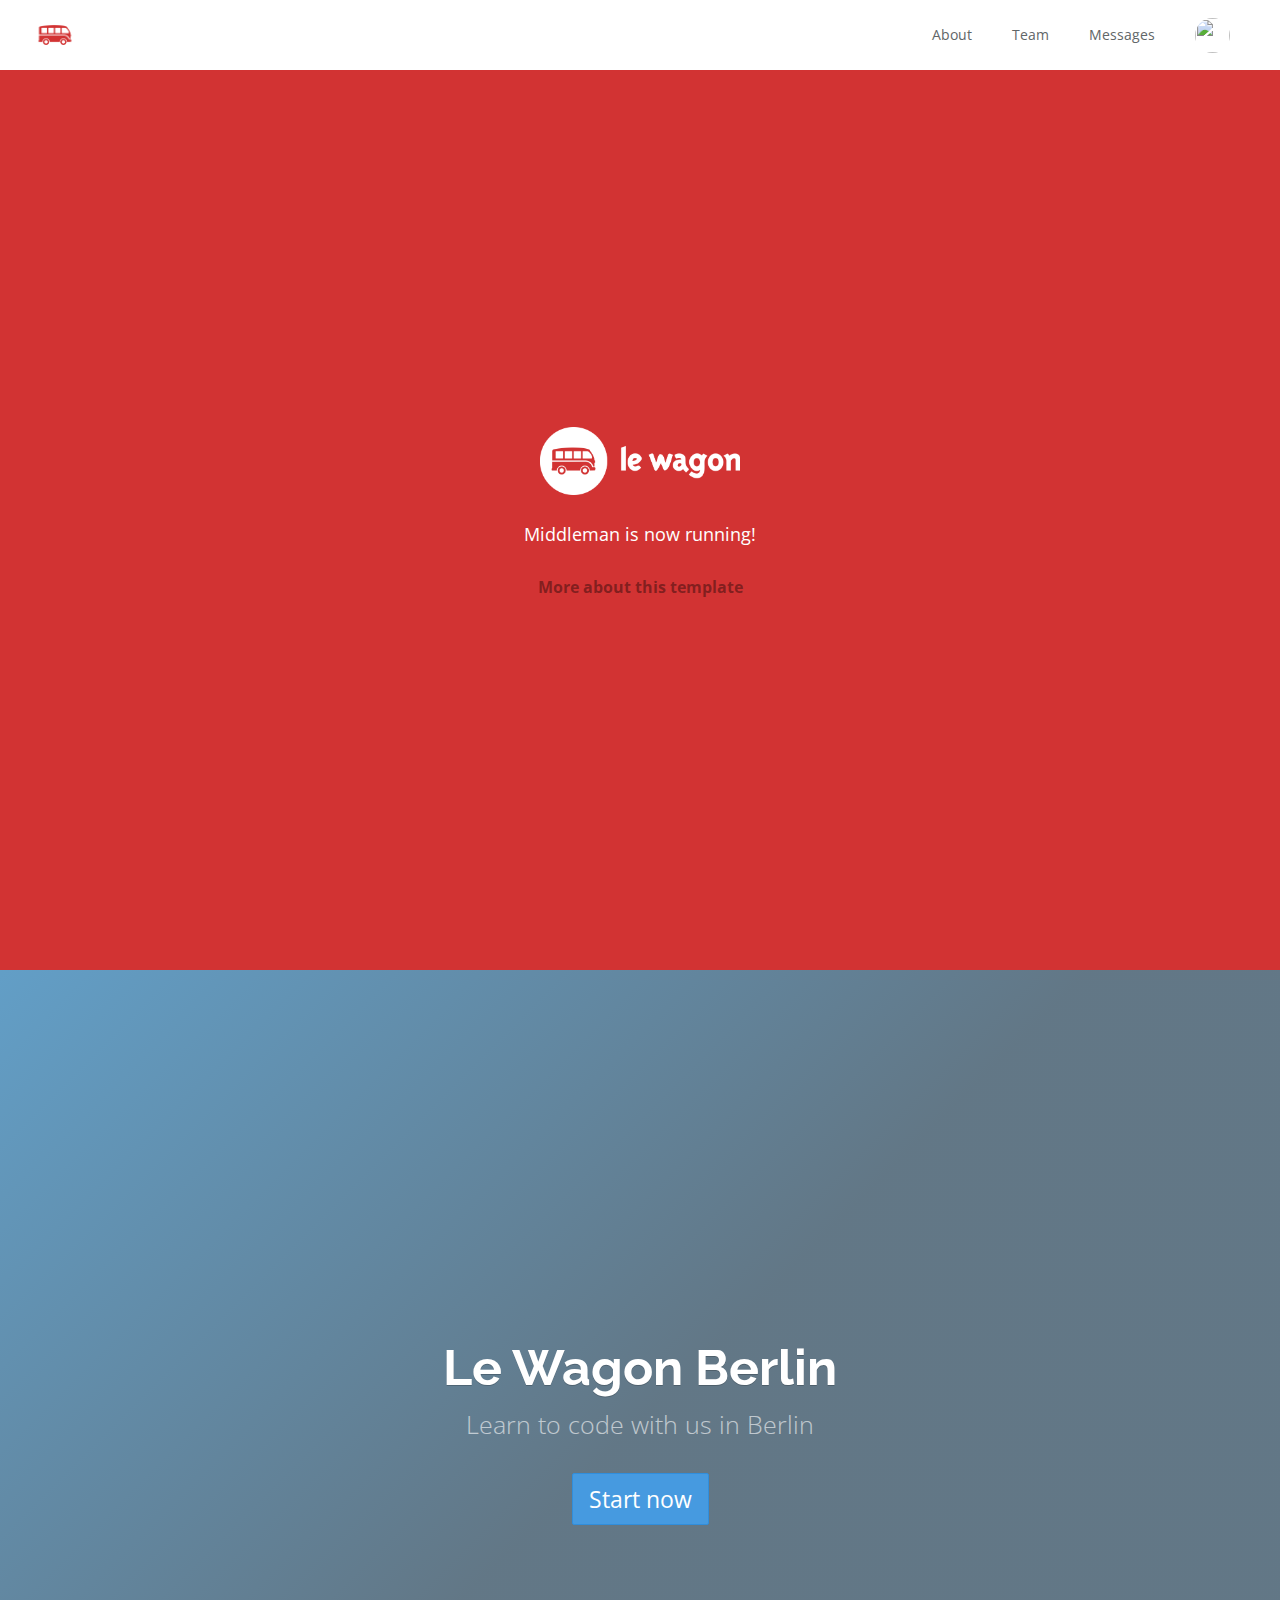
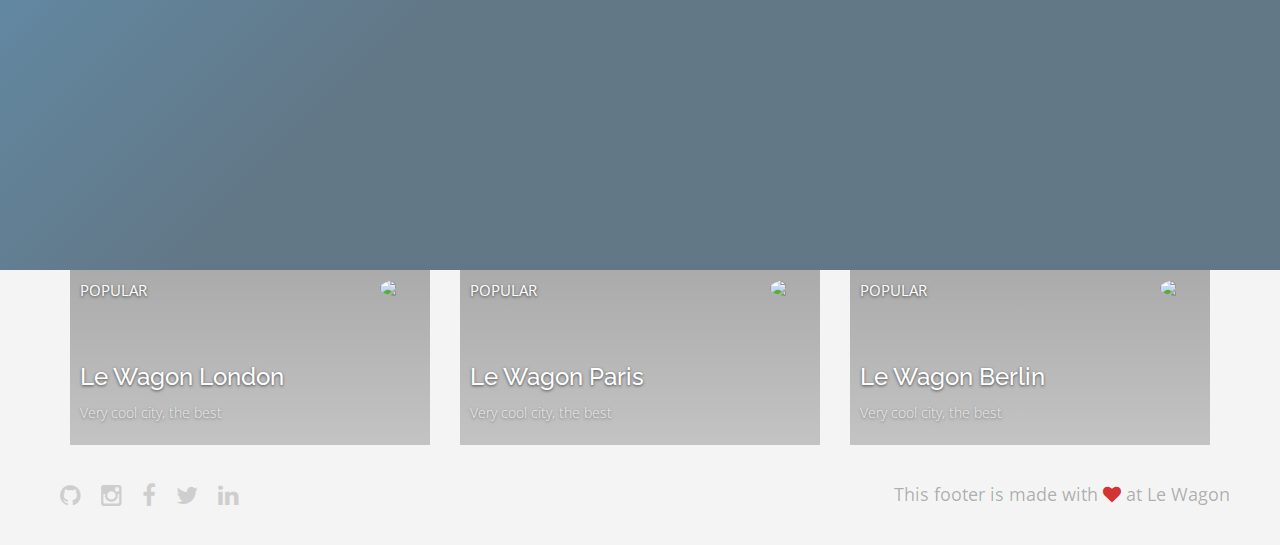
==== commit caca38a9: "Automated commit at 2018-02-12 11:33:34 UTC by middleman-deploy 2.0.0-alpha" ====
--- a/index.html
+++ b/index.html
@@ -7,11 +7,50 @@
           content="width=device-width, initial-scale=1, shrink-to-fit=no">
     <!-- Use the title from a page's frontmatter if it has one -->
     <title>Le Wagon - Middleman</title>
-    <link href="stylesheets/application-3c48b980.css" rel="stylesheet" />
+    <link href="stylesheets/application-acb8696b.css" rel="stylesheet" />
     <script src="javascripts/application-93de88c9.js"></script>
     <link href="images/favicon-f15af148.png" rel="icon" type="image/png" />
   </head>
   <body>
+    <div class="navbar-wagon">
+  <!-- Logo -->
+  <a href="/" class="navbar-wagon-brand">
+    <img src="images/logo-acc9c0ec.png" alt="Logo" />
+    <!-- <img src="images/logo-acc9c0ec.png" alt="logo"> -->
+  </a>
+
+  <!-- Right Navigation -->
+  <div class="navbar-wagon-right hidden-xs hidden-sm">
+    <a href="about.html" class="navbar-wagon-item navbar-wagon-link">About</a>
+    <a href="team.html" class="navbar-wagon-item navbar-wagon-link">Team</a>
+    <a href="" class="navbar-wagon-item navbar-wagon-link">Messages</a>
+
+    <!-- Profile picture with dropdown list -->
+    <div class="navbar-wagon-item">
+      <div class="dropdown">
+        <img src="https://kitt.lewagon.com/placeholder/users/ssaunier" class="avatar dropdown-toggle" id="navbar-wagon-menu" data-toggle="dropdown">
+        <ul class="dropdown-menu dropdown-menu-right navbar-wagon-dropdown-menu">
+          <li><a href="#">Profile</a></li>
+          <li><a href="#">Dashboard</a></li>
+          <li><a href="#">Log Out</a></li>
+        </ul>
+      </div>
+    </div>
+  </div>
+
+  <!-- Dropdown appearing on mobile only -->
+  <div class="navbar-wagon-item hidden-md hidden-lg">
+    <div class="dropdown">
+      <i class="fa fa-bars dropdown-toggle" data-toggle="dropdown"></i>
+      <ul class="dropdown-menu dropdown-menu-right navbar-wagon-dropdown-menu">
+        <li><a href="about.html">About</a></li>
+        <li><a href="team.html">Team</a></li>
+        <li><a href="#">Messagese</a></li>
+      </ul>
+    </div>
+  </div>
+</div>
+
     <div id="home">
   <div class="home-content">
     <img src="images/logo-acc9c0ec.png" width="200" alt="Logo" />
@@ -24,5 +63,64 @@
   </div>
 </div>
 
+<div class="banner" style="background-image: linear-gradient(-225deg, rgba(0,101,168,0.6) 0%, rgba(0,36,61,0.6) 50%), url('https://kitt.lewagon.com/placeholder/cities/berlin');">
+  <div class="banner-content">
+    <h1>Le Wagon Berlin</h1>
+    <p>Learn to code with us in Berlin</p>
+    <a class="btn btn-primary btn-lg">Start now</a>
+  </div>
+</div>
+
+<div class="container">
+  <div class="row">
+    <div class="col-xs-12 col-sm-4">
+      <div class="card" style="background-image: linear-gradient(rgba(0,0,0,0.3), rgba(0,0,0,0.2)), url('https://kitt.lewagon.com/placeholder/cities/london');">
+        <div class="card-category">Popular</div>
+        <div class="card-description">
+          <h2>Le Wagon London</h2>
+          <p>Very cool city, the best</p>
+        </div>
+        <img class="card-user" src="https://kitt.lewagon.com/placeholder/users/tgenaitay">
+        <a class="card-link" href="#" ></a>
+      </div>
+    </div>
+    <div class="col-xs-12 col-sm-4">
+      <div class="card" style="background-image: linear-gradient(rgba(0,0,0,0.3), rgba(0,0,0,0.2)), url('https://kitt.lewagon.com/placeholder/cities/paris');">
+        <div class="card-category">Popular</div>
+        <div class="card-description">
+          <h2>Le Wagon Paris</h2>
+          <p>Very cool city, the best</p>
+        </div>
+        <img class="card-user" src="https://kitt.lewagon.com/placeholder/users/tgenaitay">
+        <a class="card-link" href="#" ></a>
+      </div>
+    </div>
+    <div class="col-xs-12 col-sm-4">
+      <div class="card" style="background-image: linear-gradient(rgba(0,0,0,0.3), rgba(0,0,0,0.2)), url('https://kitt.lewagon.com/placeholder/cities/berlin');">
+        <div class="card-category">Popular</div>
+        <div class="card-description">
+          <h2>Le Wagon Berlin</h2>
+          <p>Very cool city, the best</p>
+        </div>
+        <img class="card-user" src="https://kitt.lewagon.com/placeholder/users/tgenaitay">
+        <a class="card-link" href="#" ></a>
+      </div>
+    </div>
+  </div>
+</div>
+
+    <div class="footer">
+  <div class="footer-links">
+    <a href="#"><i class="fa fa-github"></i></a>
+    <a href="#"><i class="fa fa-instagram"></i></a>
+    <a href="#"><i class="fa fa-facebook"></i></a>
+    <a href="#"><i class="fa fa-twitter"></i></a>
+    <a href="#"><i class="fa fa-linkedin"></i></a>
+  </div>
+  <div class="footer-copyright">
+    This footer is made with <i class="fa fa-heart"></i> at Le Wagon
+  </div>
+</div>
+
   </body>
 </html>
--- a/stylesheets/application-acb8696b.css
+++ b/stylesheets/application-acb8696b.css
@@ -0,0 +1,8 @@
+@import url("https://fonts.googleapis.com/css?family=Open+Sans:400,300,700|Raleway:400,100,300,700,500");/*!
+ * Bootstrap v3.3.7 (http://getbootstrap.com)
+ * Copyright 2011-2016 Twitter, Inc.
+ * Licensed under MIT (https://github.com/twbs/bootstrap/blob/master/LICENSE)
+ *//*! normalize.css v3.0.3 | MIT License | github.com/necolas/normalize.css */html{font-family:sans-serif;-ms-text-size-adjust:100%;-webkit-text-size-adjust:100%}body{margin:0}article,aside,details,figcaption,figure,footer,header,hgroup,main,menu,nav,section,summary{display:block}audio,canvas,progress,video{display:inline-block;vertical-align:baseline}audio:not([controls]){display:none;height:0}[hidden],template{display:none}a{background-color:transparent}a:active,a:hover{outline:0}abbr[title]{border-bottom:1px dotted}b,strong{font-weight:bold}dfn{font-style:italic}h1{font-size:2em;margin:0.67em 0}mark{background:#ff0;color:#000}small{font-size:80%}sub,sup{font-size:75%;line-height:0;position:relative;vertical-align:baseline}sup{top:-0.5em}sub{bottom:-0.25em}img{border:0}svg:not(:root){overflow:hidden}figure{margin:1em 40px}hr{-webkit-box-sizing:content-box;box-sizing:content-box;height:0}pre{overflow:auto}code,kbd,pre,samp{font-family:monospace, monospace;font-size:1em}button,input,optgroup,select,textarea{color:inherit;font:inherit;margin:0}button{overflow:visible}button,select{text-transform:none}button,html input[type="button"],input[type="reset"],input[type="submit"]{-webkit-appearance:button;cursor:pointer}button[disabled],html input[disabled]{cursor:default}button::-moz-focus-inner,input::-moz-focus-inner{border:0;padding:0}input{line-height:normal}input[type="checkbox"],input[type="radio"]{-webkit-box-sizing:border-box;box-sizing:border-box;padding:0}input[type="number"]::-webkit-inner-spin-button,input[type="number"]::-webkit-outer-spin-button{height:auto}input[type="search"]{-webkit-appearance:textfield;-webkit-box-sizing:content-box;box-sizing:content-box}input[type="search"]::-webkit-search-cancel-button,input[type="search"]::-webkit-search-decoration{-webkit-appearance:none}fieldset{border:1px solid #c0c0c0;margin:0 2px;padding:0.35em 0.625em 0.75em}legend{border:0;padding:0}textarea{overflow:auto}optgroup{font-weight:bold}table{border-collapse:collapse;border-spacing:0}td,th{padding:0}/*! Source: https://github.com/h5bp/html5-boilerplate/blob/master/src/css/main.css */@media print{*,*:before,*:after{background:transparent !important;color:#000 !important;-webkit-box-shadow:none !important;box-shadow:none !important;text-shadow:none !important}a,a:visited{text-decoration:underline}a[href]:after{content:" (" attr(href) ")"}abbr[title]:after{content:" (" attr(title) ")"}a[href^="#"]:after,a[href^="javascript:"]:after{content:""}pre,blockquote{border:1px solid #999;page-break-inside:avoid}thead{display:table-header-group}tr,img{page-break-inside:avoid}img{max-width:100% !important}p,h2,h3{orphans:3;widows:3}h2,h3{page-break-after:avoid}.navbar{display:none}.btn>.caret,.dropup>.btn>.caret{border-top-color:#000 !important}.label{border:1px solid #000}.table{border-collapse:collapse !important}.table td,.table th{background-color:#fff !important}.table-bordered th,.table-bordered td{border:1px solid #ddd !important}}@font-face{font-family:'Glyphicons Halflings';src:url("../assets/bootstrap/glyphicons-halflings-regular-86b6f62b.eot");src:url("../assets/bootstrap/glyphicons-halflings-regular-86b6f62b.eot?#iefix") format("embedded-opentype"),url("../assets/bootstrap/glyphicons-halflings-regular-ca35b697.woff2") format("woff2"),url("../assets/bootstrap/glyphicons-halflings-regular-278e49a8.woff") format("woff"),url("../assets/bootstrap/glyphicons-halflings-regular-44bc1850.ttf") format("truetype"),url("../assets/bootstrap/glyphicons-halflings-regular-de51a849.svg#glyphicons_halflingsregular") format("svg")}.glyphicon{position:relative;top:1px;display:inline-block;font-family:'Glyphicons Halflings';font-style:normal;font-weight:normal;line-height:1;-webkit-font-smoothing:antialiased;-moz-osx-font-smoothing:grayscale}.glyphicon-asterisk:before{content:"\002a"}.glyphicon-plus:before{content:"\002b"}.glyphicon-euro:before,.glyphicon-eur:before{content:"\20ac"}.glyphicon-minus:before{content:"\2212"}.glyphicon-cloud:before{content:"\2601"}.glyphicon-envelope:before{content:"\2709"}.glyphicon-pencil:before{content:"\270f"}.glyphicon-glass:before{content:"\e001"}.glyphicon-music:before{content:"\e002"}.glyphicon-search:before{content:"\e003"}.glyphicon-heart:before{content:"\e005"}.glyphicon-star:before{content:"\e006"}.glyphicon-star-empty:before{content:"\e007"}.glyphicon-user:before{content:"\e008"}.glyphicon-film:before{content:"\e009"}.glyphicon-th-large:before{content:"\e010"}.glyphicon-th:before{content:"\e011"}.glyphicon-th-list:before{content:"\e012"}.glyphicon-ok:before{content:"\e013"}.glyphicon-remove:before{content:"\e014"}.glyphicon-zoom-in:before{content:"\e015"}.glyphicon-zoom-out:before{content:"\e016"}.glyphicon-off:before{content:"\e017"}.glyphicon-signal:before{content:"\e018"}.glyphicon-cog:before{content:"\e019"}.glyphicon-trash:before{content:"\e020"}.glyphicon-home:before{content:"\e021"}.glyphicon-file:before{content:"\e022"}.glyphicon-time:before{content:"\e023"}.glyphicon-road:before{content:"\e024"}.glyphicon-download-alt:before{content:"\e025"}.glyphicon-download:before{content:"\e026"}.glyphicon-upload:before{content:"\e027"}.glyphicon-inbox:before{content:"\e028"}.glyphicon-play-circle:before{content:"\e029"}.glyphicon-repeat:before{content:"\e030"}.glyphicon-refresh:before{content:"\e031"}.glyphicon-list-alt:before{content:"\e032"}.glyphicon-lock:before{content:"\e033"}.glyphicon-flag:before{content:"\e034"}.glyphicon-headphones:before{content:"\e035"}.glyphicon-volume-off:before{content:"\e036"}.glyphicon-volume-down:before{content:"\e037"}.glyphicon-volume-up:before{content:"\e038"}.glyphicon-qrcode:before{content:"\e039"}.glyphicon-barcode:before{content:"\e040"}.glyphicon-tag:before{content:"\e041"}.glyphicon-tags:before{content:"\e042"}.glyphicon-book:before{content:"\e043"}.glyphicon-bookmark:before{content:"\e044"}.glyphicon-print:before{content:"\e045"}.glyphicon-camera:before{content:"\e046"}.glyphicon-font:before{content:"\e047"}.glyphicon-bold:before{content:"\e048"}.glyphicon-italic:before{content:"\e049"}.glyphicon-text-height:before{content:"\e050"}.glyphicon-text-width:before{content:"\e051"}.glyphicon-align-left:before{content:"\e052"}.glyphicon-align-center:before{content:"\e053"}.glyphicon-align-right:before{content:"\e054"}.glyphicon-align-justify:before{content:"\e055"}.glyphicon-list:before{content:"\e056"}.glyphicon-indent-left:before{content:"\e057"}.glyphicon-indent-right:before{content:"\e058"}.glyphicon-facetime-video:before{content:"\e059"}.glyphicon-picture:before{content:"\e060"}.glyphicon-map-marker:before{content:"\e062"}.glyphicon-adjust:before{content:"\e063"}.glyphicon-tint:before{content:"\e064"}.glyphicon-edit:before{content:"\e065"}.glyphicon-share:before{content:"\e066"}.glyphicon-check:before{content:"\e067"}.glyphicon-move:before{content:"\e068"}.glyphicon-step-backward:before{content:"\e069"}.glyphicon-fast-backward:before{content:"\e070"}.glyphicon-backward:before{content:"\e071"}.glyphicon-play:before{content:"\e072"}.glyphicon-pause:before{content:"\e073"}.glyphicon-stop:before{content:"\e074"}.glyphicon-forward:before{content:"\e075"}.glyphicon-fast-forward:before{content:"\e076"}.glyphicon-step-forward:before{content:"\e077"}.glyphicon-eject:before{content:"\e078"}.glyphicon-chevron-left:before{content:"\e079"}.glyphicon-chevron-right:before{content:"\e080"}.glyphicon-plus-sign:before{content:"\e081"}.glyphicon-minus-sign:before{content:"\e082"}.glyphicon-remove-sign:before{content:"\e083"}.glyphicon-ok-sign:before{content:"\e084"}.glyphicon-question-sign:before{content:"\e085"}.glyphicon-info-sign:before{content:"\e086"}.glyphicon-screenshot:before{content:"\e087"}.glyphicon-remove-circle:before{content:"\e088"}.glyphicon-ok-circle:before{content:"\e089"}.glyphicon-ban-circle:before{content:"\e090"}.glyphicon-arrow-left:before{content:"\e091"}.glyphicon-arrow-right:before{content:"\e092"}.glyphicon-arrow-up:before{content:"\e093"}.glyphicon-arrow-down:before{content:"\e094"}.glyphicon-share-alt:before{content:"\e095"}.glyphicon-resize-full:before{content:"\e096"}.glyphicon-resize-small:before{content:"\e097"}.glyphicon-exclamation-sign:before{content:"\e101"}.glyphicon-gift:before{content:"\e102"}.glyphicon-leaf:before{content:"\e103"}.glyphicon-fire:before{content:"\e104"}.glyphicon-eye-open:before{content:"\e105"}.glyphicon-eye-close:before{content:"\e106"}.glyphicon-warning-sign:before{content:"\e107"}.glyphicon-plane:before{content:"\e108"}.glyphicon-calendar:before{content:"\e109"}.glyphicon-random:before{content:"\e110"}.glyphicon-comment:before{content:"\e111"}.glyphicon-magnet:before{content:"\e112"}.glyphicon-chevron-up:before{content:"\e113"}.glyphicon-chevron-down:before{content:"\e114"}.glyphicon-retweet:before{content:"\e115"}.glyphicon-shopping-cart:before{content:"\e116"}.glyphicon-folder-close:before{content:"\e117"}.glyphicon-folder-open:before{content:"\e118"}.glyphicon-resize-vertical:before{content:"\e119"}.glyphicon-resize-horizontal:before{content:"\e120"}.glyphicon-hdd:before{content:"\e121"}.glyphicon-bullhorn:before{content:"\e122"}.glyphicon-bell:before{content:"\e123"}.glyphicon-certificate:before{content:"\e124"}.glyphicon-thumbs-up:before{content:"\e125"}.glyphicon-thumbs-down:before{content:"\e126"}.glyphicon-hand-right:before{content:"\e127"}.glyphicon-hand-left:before{content:"\e128"}.glyphicon-hand-up:before{content:"\e129"}.glyphicon-hand-down:before{content:"\e130"}.glyphicon-circle-arrow-right:before{content:"\e131"}.glyphicon-circle-arrow-left:before{content:"\e132"}.glyphicon-circle-arrow-up:before{content:"\e133"}.glyphicon-circle-arrow-down:before{content:"\e134"}.glyphicon-globe:before{content:"\e135"}.glyphicon-wrench:before{content:"\e136"}.glyphicon-tasks:before{content:"\e137"}.glyphicon-filter:before{content:"\e138"}.glyphicon-briefcase:before{content:"\e139"}.glyphicon-fullscreen:before{content:"\e140"}.glyphicon-dashboard:before{content:"\e141"}.glyphicon-paperclip:before{content:"\e142"}.glyphicon-heart-empty:before{content:"\e143"}.glyphicon-link:before{content:"\e144"}.glyphicon-phone:before{content:"\e145"}.glyphicon-pushpin:before{content:"\e146"}.glyphicon-usd:before{content:"\e148"}.glyphicon-gbp:before{content:"\e149"}.glyphicon-sort:before{content:"\e150"}.glyphicon-sort-by-alphabet:before{content:"\e151"}.glyphicon-sort-by-alphabet-alt:before{content:"\e152"}.glyphicon-sort-by-order:before{content:"\e153"}.glyphicon-sort-by-order-alt:before{content:"\e154"}.glyphicon-sort-by-attributes:before{content:"\e155"}.glyphicon-sort-by-attributes-alt:before{content:"\e156"}.glyphicon-unchecked:before{content:"\e157"}.glyphicon-expand:before{content:"\e158"}.glyphicon-collapse-down:before{content:"\e159"}.glyphicon-collapse-up:before{content:"\e160"}.glyphicon-log-in:before{content:"\e161"}.glyphicon-flash:before{content:"\e162"}.glyphicon-log-out:before{content:"\e163"}.glyphicon-new-window:before{content:"\e164"}.glyphicon-record:before{content:"\e165"}.glyphicon-save:before{content:"\e166"}.glyphicon-open:before{content:"\e167"}.glyphicon-saved:before{content:"\e168"}.glyphicon-import:before{content:"\e169"}.glyphicon-export:before{content:"\e170"}.glyphicon-send:before{content:"\e171"}.glyphicon-floppy-disk:before{content:"\e172"}.glyphicon-floppy-saved:before{content:"\e173"}.glyphicon-floppy-remove:before{content:"\e174"}.glyphicon-floppy-save:before{content:"\e175"}.glyphicon-floppy-open:before{content:"\e176"}.glyphicon-credit-card:before{content:"\e177"}.glyphicon-transfer:before{content:"\e178"}.glyphicon-cutlery:before{content:"\e179"}.glyphicon-header:before{content:"\e180"}.glyphicon-compressed:before{content:"\e181"}.glyphicon-earphone:before{content:"\e182"}.glyphicon-phone-alt:before{content:"\e183"}.glyphicon-tower:before{content:"\e184"}.glyphicon-stats:before{content:"\e185"}.glyphicon-sd-video:before{content:"\e186"}.glyphicon-hd-video:before{content:"\e187"}.glyphicon-subtitles:before{content:"\e188"}.glyphicon-sound-stereo:before{content:"\e189"}.glyphicon-sound-dolby:before{content:"\e190"}.glyphicon-sound-5-1:before{content:"\e191"}.glyphicon-sound-6-1:before{content:"\e192"}.glyphicon-sound-7-1:before{content:"\e193"}.glyphicon-copyright-mark:before{content:"\e194"}.glyphicon-registration-mark:before{content:"\e195"}.glyphicon-cloud-download:before{content:"\e197"}.glyphicon-cloud-upload:before{content:"\e198"}.glyphicon-tree-conifer:before{content:"\e199"}.glyphicon-tree-deciduous:before{content:"\e200"}.glyphicon-cd:before{content:"\e201"}.glyphicon-save-file:before{content:"\e202"}.glyphicon-open-file:before{content:"\e203"}.glyphicon-level-up:before{content:"\e204"}.glyphicon-copy:before{content:"\e205"}.glyphicon-paste:before{content:"\e206"}.glyphicon-alert:before{content:"\e209"}.glyphicon-equalizer:before{content:"\e210"}.glyphicon-king:before{content:"\e211"}.glyphicon-queen:before{content:"\e212"}.glyphicon-pawn:before{content:"\e213"}.glyphicon-bishop:before{content:"\e214"}.glyphicon-knight:before{content:"\e215"}.glyphicon-baby-formula:before{content:"\e216"}.glyphicon-tent:before{content:"\26fa"}.glyphicon-blackboard:before{content:"\e218"}.glyphicon-bed:before{content:"\e219"}.glyphicon-apple:before{content:"\f8ff"}.glyphicon-erase:before{content:"\e221"}.glyphicon-hourglass:before{content:"\231b"}.glyphicon-lamp:before{content:"\e223"}.glyphicon-duplicate:before{content:"\e224"}.glyphicon-piggy-bank:before{content:"\e225"}.glyphicon-scissors:before{content:"\e226"}.glyphicon-bitcoin:before{content:"\e227"}.glyphicon-btc:before{content:"\e227"}.glyphicon-xbt:before{content:"\e227"}.glyphicon-yen:before{content:"\00a5"}.glyphicon-jpy:before{content:"\00a5"}.glyphicon-ruble:before{content:"\20bd"}.glyphicon-rub:before{content:"\20bd"}.glyphicon-scale:before{content:"\e230"}.glyphicon-ice-lolly:before{content:"\e231"}.glyphicon-ice-lolly-tasted:before{content:"\e232"}.glyphicon-education:before{content:"\e233"}.glyphicon-option-horizontal:before{content:"\e234"}.glyphicon-option-vertical:before{content:"\e235"}.glyphicon-menu-hamburger:before{content:"\e236"}.glyphicon-modal-window:before{content:"\e237"}.glyphicon-oil:before{content:"\e238"}.glyphicon-grain:before{content:"\e239"}.glyphicon-sunglasses:before{content:"\e240"}.glyphicon-text-size:before{content:"\e241"}.glyphicon-text-color:before{content:"\e242"}.glyphicon-text-background:before{content:"\e243"}.glyphicon-object-align-top:before{content:"\e244"}.glyphicon-object-align-bottom:before{content:"\e245"}.glyphicon-object-align-horizontal:before{content:"\e246"}.glyphicon-object-align-left:before{content:"\e247"}.glyphicon-object-align-vertical:before{content:"\e248"}.glyphicon-object-align-right:before{content:"\e249"}.glyphicon-triangle-right:before{content:"\e250"}.glyphicon-triangle-left:before{content:"\e251"}.glyphicon-triangle-bottom:before{content:"\e252"}.glyphicon-triangle-top:before{content:"\e253"}.glyphicon-console:before{content:"\e254"}.glyphicon-superscript:before{content:"\e255"}.glyphicon-subscript:before{content:"\e256"}.glyphicon-menu-left:before{content:"\e257"}.glyphicon-menu-right:before{content:"\e258"}.glyphicon-menu-down:before{content:"\e259"}.glyphicon-menu-up:before{content:"\e260"}*{-webkit-box-sizing:border-box;box-sizing:border-box}*:before,*:after{-webkit-box-sizing:border-box;box-sizing:border-box}html{font-size:10px;-webkit-tap-highlight-color:transparent}body{font-family:"Open Sans", "Helvetica", "sans-serif";font-size:18px;line-height:1.42857143;color:#333333;background-color:#F4F4F4}input,button,select,textarea{font-family:inherit;font-size:inherit;line-height:inherit}a{color:#469AE0;text-decoration:none}a:hover,a:focus{color:#1f74ba;text-decoration:underline}a:focus{outline:5px auto -webkit-focus-ring-color;outline-offset:-2px}figure{margin:0}img{vertical-align:middle}.img-responsive{display:block;max-width:100%;height:auto}.img-rounded{border-radius:2px}.img-thumbnail{padding:4px;line-height:1.42857143;background-color:#F4F4F4;border:1px solid #ddd;border-radius:2px;-webkit-transition:all 0.2s ease-in-out;transition:all 0.2s ease-in-out;display:inline-block;max-width:100%;height:auto}.img-circle{border-radius:50%}hr{margin-top:25px;margin-bottom:25px;border:0;border-top:1px solid #eeeeee}.sr-only{position:absolute;width:1px;height:1px;margin:-1px;padding:0;overflow:hidden;clip:rect(0, 0, 0, 0);border:0}.sr-only-focusable:active,.sr-only-focusable:focus{position:static;width:auto;height:auto;margin:0;overflow:visible;clip:auto}[role="button"]{cursor:pointer}h1,h2,h3,h4,h5,h6,.h1,.h2,.h3,.h4,.h5,.h6{font-family:"Raleway", "Helvetica", "sans-serif";font-weight:500;line-height:1.1;color:inherit}h1 small,h1 .small,h2 small,h2 .small,h3 small,h3 .small,h4 small,h4 .small,h5 small,h5 .small,h6 small,h6 .small,.h1 small,.h1 .small,.h2 small,.h2 .small,.h3 small,.h3 .small,.h4 small,.h4 .small,.h5 small,.h5 .small,.h6 small,.h6 .small{font-weight:normal;line-height:1;color:#777777}h1,.h1,h2,.h2,h3,.h3{margin-top:25px;margin-bottom:12.5px}h1 small,h1 .small,.h1 small,.h1 .small,h2 small,h2 .small,.h2 small,.h2 .small,h3 small,h3 .small,.h3 small,.h3 .small{font-size:65%}h4,.h4,h5,.h5,h6,.h6{margin-top:12.5px;margin-bottom:12.5px}h4 small,h4 .small,.h4 small,.h4 .small,h5 small,h5 .small,.h5 small,.h5 .small,h6 small,h6 .small,.h6 small,.h6 .small{font-size:75%}h1,.h1{font-size:46px}h2,.h2{font-size:38px}h3,.h3{font-size:31px}h4,.h4{font-size:23px}h5,.h5{font-size:18px}h6,.h6{font-size:16px}p{margin:0 0 12.5px}.lead{margin-bottom:25px;font-size:20px;font-weight:300;line-height:1.4}@media (min-width: 768px){.lead{font-size:27px}}small,.small{font-size:88%}mark,.mark{background-color:#fcf8e3;padding:.2em}.text-left{text-align:left}.text-right{text-align:right}.text-center{text-align:center}.text-justify{text-align:justify}.text-nowrap{white-space:nowrap}.text-lowercase{text-transform:lowercase}.text-uppercase,.initialism{text-transform:uppercase}.text-capitalize{text-transform:capitalize}.text-muted{color:#777777}.text-primary{color:#469AE0}a.text-primary:hover,a.text-primary:focus{color:#2381d0}.text-success{color:#3c763d}a.text-success:hover,a.text-success:focus{color:#2b542c}.text-info{color:#31708f}a.text-info:hover,a.text-info:focus{color:#245269}.text-warning{color:#8a6d3b}a.text-warning:hover,a.text-warning:focus{color:#66512c}.text-danger{color:#a94442}a.text-danger:hover,a.text-danger:focus{color:#843534}.bg-primary{color:#fff}.bg-primary{background-color:#469AE0}a.bg-primary:hover,a.bg-primary:focus{background-color:#2381d0}.bg-success{background-color:#dff0d8}a.bg-success:hover,a.bg-success:focus{background-color:#c1e2b3}.bg-info{background-color:#d9edf7}a.bg-info:hover,a.bg-info:focus{background-color:#afd9ee}.bg-warning{background-color:#fcf8e3}a.bg-warning:hover,a.bg-warning:focus{background-color:#f7ecb5}.bg-danger{background-color:#f2dede}a.bg-danger:hover,a.bg-danger:focus{background-color:#e4b9b9}.page-header{padding-bottom:11.5px;margin:50px 0 25px;border-bottom:1px solid #eeeeee}ul,ol{margin-top:0;margin-bottom:12.5px}ul ul,ul ol,ol ul,ol ol{margin-bottom:0}.list-unstyled{padding-left:0;list-style:none}.list-inline{padding-left:0;list-style:none;margin-left:-5px}.list-inline>li{display:inline-block;padding-left:5px;padding-right:5px}dl{margin-top:0;margin-bottom:25px}dt,dd{line-height:1.42857143}dt{font-weight:bold}dd{margin-left:0}.dl-horizontal dd:before,.dl-horizontal dd:after{content:" ";display:table}.dl-horizontal dd:after{clear:both}@media (min-width: 768px){.dl-horizontal dt{float:left;width:160px;clear:left;text-align:right;overflow:hidden;text-overflow:ellipsis;white-space:nowrap}.dl-horizontal dd{margin-left:180px}}abbr[title],abbr[data-original-title]{cursor:help;border-bottom:1px dotted #777777}.initialism{font-size:90%}blockquote{padding:12.5px 25px;margin:0 0 25px;font-size:22.5px;border-left:5px solid #eeeeee}blockquote p:last-child,blockquote ul:last-child,blockquote ol:last-child{margin-bottom:0}blockquote footer,blockquote small,blockquote .small{display:block;font-size:80%;line-height:1.42857143;color:#777777}blockquote footer:before,blockquote small:before,blockquote .small:before{content:'\2014 \00A0'}.blockquote-reverse,blockquote.pull-right{padding-right:15px;padding-left:0;border-right:5px solid #eeeeee;border-left:0;text-align:right}.blockquote-reverse footer:before,.blockquote-reverse small:before,.blockquote-reverse .small:before,blockquote.pull-right footer:before,blockquote.pull-right small:before,blockquote.pull-right .small:before{content:''}.blockquote-reverse footer:after,.blockquote-reverse small:after,.blockquote-reverse .small:after,blockquote.pull-right footer:after,blockquote.pull-right small:after,blockquote.pull-right .small:after{content:'\00A0 \2014'}address{margin-bottom:25px;font-style:normal;line-height:1.42857143}code,kbd,pre,samp{font-family:Menlo, Monaco, Consolas, "Courier New", monospace}code{padding:2px 4px;font-size:90%;color:#c7254e;background-color:#f9f2f4;border-radius:2px}kbd{padding:2px 4px;font-size:90%;color:#fff;background-color:#333;border-radius:2px;-webkit-box-shadow:inset 0 -1px 0 rgba(0,0,0,0.25);box-shadow:inset 0 -1px 0 rgba(0,0,0,0.25)}kbd kbd{padding:0;font-size:100%;font-weight:bold;-webkit-box-shadow:none;box-shadow:none}pre{display:block;padding:12px;margin:0 0 12.5px;font-size:17px;line-height:1.42857143;word-break:break-all;word-wrap:break-word;color:#333333;background-color:#f5f5f5;border:1px solid #ccc;border-radius:2px}pre code{padding:0;font-size:inherit;color:inherit;white-space:pre-wrap;background-color:transparent;border-radius:0}.pre-scrollable{max-height:340px;overflow-y:scroll}.container{margin-right:auto;margin-left:auto;padding-left:15px;padding-right:15px}.container:before,.container:after{content:" ";display:table}.container:after{clear:both}@media (min-width: 768px){.container{width:750px}}@media (min-width: 992px){.container{width:970px}}@media (min-width: 1200px){.container{width:1170px}}.container-fluid{margin-right:auto;margin-left:auto;padding-left:15px;padding-right:15px}.container-fluid:before,.container-fluid:after{content:" ";display:table}.container-fluid:after{clear:both}.row{margin-left:-15px;margin-right:-15px}.row:before,.row:after{content:" ";display:table}.row:after{clear:both}.col-xs-1,.col-sm-1,.col-md-1,.col-lg-1,.col-xs-2,.col-sm-2,.col-md-2,.col-lg-2,.col-xs-3,.col-sm-3,.col-md-3,.col-lg-3,.col-xs-4,.col-sm-4,.col-md-4,.col-lg-4,.col-xs-5,.col-sm-5,.col-md-5,.col-lg-5,.col-xs-6,.col-sm-6,.col-md-6,.col-lg-6,.col-xs-7,.col-sm-7,.col-md-7,.col-lg-7,.col-xs-8,.col-sm-8,.col-md-8,.col-lg-8,.col-xs-9,.col-sm-9,.col-md-9,.col-lg-9,.col-xs-10,.col-sm-10,.col-md-10,.col-lg-10,.col-xs-11,.col-sm-11,.col-md-11,.col-lg-11,.col-xs-12,.col-sm-12,.col-md-12,.col-lg-12{position:relative;min-height:1px;padding-left:15px;padding-right:15px}.col-xs-1,.col-xs-2,.col-xs-3,.col-xs-4,.col-xs-5,.col-xs-6,.col-xs-7,.col-xs-8,.col-xs-9,.col-xs-10,.col-xs-11,.col-xs-12{float:left}.col-xs-1{width:8.33333333%}.col-xs-2{width:16.66666667%}.col-xs-3{width:25%}.col-xs-4{width:33.33333333%}.col-xs-5{width:41.66666667%}.col-xs-6{width:50%}.col-xs-7{width:58.33333333%}.col-xs-8{width:66.66666667%}.col-xs-9{width:75%}.col-xs-10{width:83.33333333%}.col-xs-11{width:91.66666667%}.col-xs-12{width:100%}.col-xs-pull-0{right:auto}.col-xs-pull-1{right:8.33333333%}.col-xs-pull-2{right:16.66666667%}.col-xs-pull-3{right:25%}.col-xs-pull-4{right:33.33333333%}.col-xs-pull-5{right:41.66666667%}.col-xs-pull-6{right:50%}.col-xs-pull-7{right:58.33333333%}.col-xs-pull-8{right:66.66666667%}.col-xs-pull-9{right:75%}.col-xs-pull-10{right:83.33333333%}.col-xs-pull-11{right:91.66666667%}.col-xs-pull-12{right:100%}.col-xs-push-0{left:auto}.col-xs-push-1{left:8.33333333%}.col-xs-push-2{left:16.66666667%}.col-xs-push-3{left:25%}.col-xs-push-4{left:33.33333333%}.col-xs-push-5{left:41.66666667%}.col-xs-push-6{left:50%}.col-xs-push-7{left:58.33333333%}.col-xs-push-8{left:66.66666667%}.col-xs-push-9{left:75%}.col-xs-push-10{left:83.33333333%}.col-xs-push-11{left:91.66666667%}.col-xs-push-12{left:100%}.col-xs-offset-0{margin-left:0%}.col-xs-offset-1{margin-left:8.33333333%}.col-xs-offset-2{margin-left:16.66666667%}.col-xs-offset-3{margin-left:25%}.col-xs-offset-4{margin-left:33.33333333%}.col-xs-offset-5{margin-left:41.66666667%}.col-xs-offset-6{margin-left:50%}.col-xs-offset-7{margin-left:58.33333333%}.col-xs-offset-8{margin-left:66.66666667%}.col-xs-offset-9{margin-left:75%}.col-xs-offset-10{margin-left:83.33333333%}.col-xs-offset-11{margin-left:91.66666667%}.col-xs-offset-12{margin-left:100%}@media (min-width: 768px){.col-sm-1,.col-sm-2,.col-sm-3,.col-sm-4,.col-sm-5,.col-sm-6,.col-sm-7,.col-sm-8,.col-sm-9,.col-sm-10,.col-sm-11,.col-sm-12{float:left}.col-sm-1{width:8.33333333%}.col-sm-2{width:16.66666667%}.col-sm-3{width:25%}.col-sm-4{width:33.33333333%}.col-sm-5{width:41.66666667%}.col-sm-6{width:50%}.col-sm-7{width:58.33333333%}.col-sm-8{width:66.66666667%}.col-sm-9{width:75%}.col-sm-10{width:83.33333333%}.col-sm-11{width:91.66666667%}.col-sm-12{width:100%}.col-sm-pull-0{right:auto}.col-sm-pull-1{right:8.33333333%}.col-sm-pull-2{right:16.66666667%}.col-sm-pull-3{right:25%}.col-sm-pull-4{right:33.33333333%}.col-sm-pull-5{right:41.66666667%}.col-sm-pull-6{right:50%}.col-sm-pull-7{right:58.33333333%}.col-sm-pull-8{right:66.66666667%}.col-sm-pull-9{right:75%}.col-sm-pull-10{right:83.33333333%}.col-sm-pull-11{right:91.66666667%}.col-sm-pull-12{right:100%}.col-sm-push-0{left:auto}.col-sm-push-1{left:8.33333333%}.col-sm-push-2{left:16.66666667%}.col-sm-push-3{left:25%}.col-sm-push-4{left:33.33333333%}.col-sm-push-5{left:41.66666667%}.col-sm-push-6{left:50%}.col-sm-push-7{left:58.33333333%}.col-sm-push-8{left:66.66666667%}.col-sm-push-9{left:75%}.col-sm-push-10{left:83.33333333%}.col-sm-push-11{left:91.66666667%}.col-sm-push-12{left:100%}.col-sm-offset-0{margin-left:0%}.col-sm-offset-1{margin-left:8.33333333%}.col-sm-offset-2{margin-left:16.66666667%}.col-sm-offset-3{margin-left:25%}.col-sm-offset-4{margin-left:33.33333333%}.col-sm-offset-5{margin-left:41.66666667%}.col-sm-offset-6{margin-left:50%}.col-sm-offset-7{margin-left:58.33333333%}.col-sm-offset-8{margin-left:66.66666667%}.col-sm-offset-9{margin-left:75%}.col-sm-offset-10{margin-left:83.33333333%}.col-sm-offset-11{margin-left:91.66666667%}.col-sm-offset-12{margin-left:100%}}@media (min-width: 992px){.col-md-1,.col-md-2,.col-md-3,.col-md-4,.col-md-5,.col-md-6,.col-md-7,.col-md-8,.col-md-9,.col-md-10,.col-md-11,.col-md-12{float:left}.col-md-1{width:8.33333333%}.col-md-2{width:16.66666667%}.col-md-3{width:25%}.col-md-4{width:33.33333333%}.col-md-5{width:41.66666667%}.col-md-6{width:50%}.col-md-7{width:58.33333333%}.col-md-8{width:66.66666667%}.col-md-9{width:75%}.col-md-10{width:83.33333333%}.col-md-11{width:91.66666667%}.col-md-12{width:100%}.col-md-pull-0{right:auto}.col-md-pull-1{right:8.33333333%}.col-md-pull-2{right:16.66666667%}.col-md-pull-3{right:25%}.col-md-pull-4{right:33.33333333%}.col-md-pull-5{right:41.66666667%}.col-md-pull-6{right:50%}.col-md-pull-7{right:58.33333333%}.col-md-pull-8{right:66.66666667%}.col-md-pull-9{right:75%}.col-md-pull-10{right:83.33333333%}.col-md-pull-11{right:91.66666667%}.col-md-pull-12{right:100%}.col-md-push-0{left:auto}.col-md-push-1{left:8.33333333%}.col-md-push-2{left:16.66666667%}.col-md-push-3{left:25%}.col-md-push-4{left:33.33333333%}.col-md-push-5{left:41.66666667%}.col-md-push-6{left:50%}.col-md-push-7{left:58.33333333%}.col-md-push-8{left:66.66666667%}.col-md-push-9{left:75%}.col-md-push-10{left:83.33333333%}.col-md-push-11{left:91.66666667%}.col-md-push-12{left:100%}.col-md-offset-0{margin-left:0%}.col-md-offset-1{margin-left:8.33333333%}.col-md-offset-2{margin-left:16.66666667%}.col-md-offset-3{margin-left:25%}.col-md-offset-4{margin-left:33.33333333%}.col-md-offset-5{margin-left:41.66666667%}.col-md-offset-6{margin-left:50%}.col-md-offset-7{margin-left:58.33333333%}.col-md-offset-8{margin-left:66.66666667%}.col-md-offset-9{margin-left:75%}.col-md-offset-10{margin-left:83.33333333%}.col-md-offset-11{margin-left:91.66666667%}.col-md-offset-12{margin-left:100%}}@media (min-width: 1200px){.col-lg-1,.col-lg-2,.col-lg-3,.col-lg-4,.col-lg-5,.col-lg-6,.col-lg-7,.col-lg-8,.col-lg-9,.col-lg-10,.col-lg-11,.col-lg-12{float:left}.col-lg-1{width:8.33333333%}.col-lg-2{width:16.66666667%}.col-lg-3{width:25%}.col-lg-4{width:33.33333333%}.col-lg-5{width:41.66666667%}.col-lg-6{width:50%}.col-lg-7{width:58.33333333%}.col-lg-8{width:66.66666667%}.col-lg-9{width:75%}.col-lg-10{width:83.33333333%}.col-lg-11{width:91.66666667%}.col-lg-12{width:100%}.col-lg-pull-0{right:auto}.col-lg-pull-1{right:8.33333333%}.col-lg-pull-2{right:16.66666667%}.col-lg-pull-3{right:25%}.col-lg-pull-4{right:33.33333333%}.col-lg-pull-5{right:41.66666667%}.col-lg-pull-6{right:50%}.col-lg-pull-7{right:58.33333333%}.col-lg-pull-8{right:66.66666667%}.col-lg-pull-9{right:75%}.col-lg-pull-10{right:83.33333333%}.col-lg-pull-11{right:91.66666667%}.col-lg-pull-12{right:100%}.col-lg-push-0{left:auto}.col-lg-push-1{left:8.33333333%}.col-lg-push-2{left:16.66666667%}.col-lg-push-3{left:25%}.col-lg-push-4{left:33.33333333%}.col-lg-push-5{left:41.66666667%}.col-lg-push-6{left:50%}.col-lg-push-7{left:58.33333333%}.col-lg-push-8{left:66.66666667%}.col-lg-push-9{left:75%}.col-lg-push-10{left:83.33333333%}.col-lg-push-11{left:91.66666667%}.col-lg-push-12{left:100%}.col-lg-offset-0{margin-left:0%}.col-lg-offset-1{margin-left:8.33333333%}.col-lg-offset-2{margin-left:16.66666667%}.col-lg-offset-3{margin-left:25%}.col-lg-offset-4{margin-left:33.33333333%}.col-lg-offset-5{margin-left:41.66666667%}.col-lg-offset-6{margin-left:50%}.col-lg-offset-7{margin-left:58.33333333%}.col-lg-offset-8{margin-left:66.66666667%}.col-lg-offset-9{margin-left:75%}.col-lg-offset-10{margin-left:83.33333333%}.col-lg-offset-11{margin-left:91.66666667%}.col-lg-offset-12{margin-left:100%}}table{background-color:transparent}caption{padding-top:8px;padding-bottom:8px;color:#777777;text-align:left}th{text-align:left}.table{width:100%;max-width:100%;margin-bottom:25px}.table>thead>tr>th,.table>thead>tr>td,.table>tbody>tr>th,.table>tbody>tr>td,.table>tfoot>tr>th,.table>tfoot>tr>td{padding:8px;line-height:1.42857143;vertical-align:top;border-top:1px solid #ddd}.table>thead>tr>th{vertical-align:bottom;border-bottom:2px solid #ddd}.table>caption+thead>tr:first-child>th,.table>caption+thead>tr:first-child>td,.table>colgroup+thead>tr:first-child>th,.table>colgroup+thead>tr:first-child>td,.table>thead:first-child>tr:first-child>th,.table>thead:first-child>tr:first-child>td{border-top:0}.table>tbody+tbody{border-top:2px solid #ddd}.table .table{background-color:#F4F4F4}.table-condensed>thead>tr>th,.table-condensed>thead>tr>td,.table-condensed>tbody>tr>th,.table-condensed>tbody>tr>td,.table-condensed>tfoot>tr>th,.table-condensed>tfoot>tr>td{padding:5px}.table-bordered{border:1px solid #ddd}.table-bordered>thead>tr>th,.table-bordered>thead>tr>td,.table-bordered>tbody>tr>th,.table-bordered>tbody>tr>td,.table-bordered>tfoot>tr>th,.table-bordered>tfoot>tr>td{border:1px solid #ddd}.table-bordered>thead>tr>th,.table-bordered>thead>tr>td{border-bottom-width:2px}.table-striped>tbody>tr:nth-of-type(odd){background-color:#f9f9f9}.table-hover>tbody>tr:hover{background-color:#f5f5f5}table col[class*="col-"]{position:static;float:none;display:table-column}table td[class*="col-"],table th[class*="col-"]{position:static;float:none;display:table-cell}.table>thead>tr>td.active,.table>thead>tr>th.active,.table>thead>tr.active>td,.table>thead>tr.active>th,.table>tbody>tr>td.active,.table>tbody>tr>th.active,.table>tbody>tr.active>td,.table>tbody>tr.active>th,.table>tfoot>tr>td.active,.table>tfoot>tr>th.active,.table>tfoot>tr.active>td,.table>tfoot>tr.active>th{background-color:#f5f5f5}.table-hover>tbody>tr>td.active:hover,.table-hover>tbody>tr>th.active:hover,.table-hover>tbody>tr.active:hover>td,.table-hover>tbody>tr:hover>.active,.table-hover>tbody>tr.active:hover>th{background-color:#e8e8e8}.table>thead>tr>td.success,.table>thead>tr>th.success,.table>thead>tr.success>td,.table>thead>tr.success>th,.table>tbody>tr>td.success,.table>tbody>tr>th.success,.table>tbody>tr.success>td,.table>tbody>tr.success>th,.table>tfoot>tr>td.success,.table>tfoot>tr>th.success,.table>tfoot>tr.success>td,.table>tfoot>tr.success>th{background-color:#dff0d8}.table-hover>tbody>tr>td.success:hover,.table-hover>tbody>tr>th.success:hover,.table-hover>tbody>tr.success:hover>td,.table-hover>tbody>tr:hover>.success,.table-hover>tbody>tr.success:hover>th{background-color:#d0e9c6}.table>thead>tr>td.info,.table>thead>tr>th.info,.table>thead>tr.info>td,.table>thead>tr.info>th,.table>tbody>tr>td.info,.table>tbody>tr>th.info,.table>tbody>tr.info>td,.table>tbody>tr.info>th,.table>tfoot>tr>td.info,.table>tfoot>tr>th.info,.table>tfoot>tr.info>td,.table>tfoot>tr.info>th{background-color:#d9edf7}.table-hover>tbody>tr>td.info:hover,.table-hover>tbody>tr>th.info:hover,.table-hover>tbody>tr.info:hover>td,.table-hover>tbody>tr:hover>.info,.table-hover>tbody>tr.info:hover>th{background-color:#c4e3f3}.table>thead>tr>td.warning,.table>thead>tr>th.warning,.table>thead>tr.warning>td,.table>thead>tr.warning>th,.table>tbody>tr>td.warning,.table>tbody>tr>th.warning,.table>tbody>tr.warning>td,.table>tbody>tr.warning>th,.table>tfoot>tr>td.warning,.table>tfoot>tr>th.warning,.table>tfoot>tr.warning>td,.table>tfoot>tr.warning>th{background-color:#fcf8e3}.table-hover>tbody>tr>td.warning:hover,.table-hover>tbody>tr>th.warning:hover,.table-hover>tbody>tr.warning:hover>td,.table-hover>tbody>tr:hover>.warning,.table-hover>tbody>tr.warning:hover>th{background-color:#faf2cc}.table>thead>tr>td.danger,.table>thead>tr>th.danger,.table>thead>tr.danger>td,.table>thead>tr.danger>th,.table>tbody>tr>td.danger,.table>tbody>tr>th.danger,.table>tbody>tr.danger>td,.table>tbody>tr.danger>th,.table>tfoot>tr>td.danger,.table>tfoot>tr>th.danger,.table>tfoot>tr.danger>td,.table>tfoot>tr.danger>th{background-color:#f2dede}.table-hover>tbody>tr>td.danger:hover,.table-hover>tbody>tr>th.danger:hover,.table-hover>tbody>tr.danger:hover>td,.table-hover>tbody>tr:hover>.danger,.table-hover>tbody>tr.danger:hover>th{background-color:#ebcccc}.table-responsive{overflow-x:auto;min-height:0.01%}@media screen and (max-width: 767px){.table-responsive{width:100%;margin-bottom:18.75px;overflow-y:hidden;-ms-overflow-style:-ms-autohiding-scrollbar;border:1px solid #ddd}.table-responsive>.table{margin-bottom:0}.table-responsive>.table>thead>tr>th,.table-responsive>.table>thead>tr>td,.table-responsive>.table>tbody>tr>th,.table-responsive>.table>tbody>tr>td,.table-responsive>.table>tfoot>tr>th,.table-responsive>.table>tfoot>tr>td{white-space:nowrap}.table-responsive>.table-bordered{border:0}.table-responsive>.table-bordered>thead>tr>th:first-child,.table-responsive>.table-bordered>thead>tr>td:first-child,.table-responsive>.table-bordered>tbody>tr>th:first-child,.table-responsive>.table-bordered>tbody>tr>td:first-child,.table-responsive>.table-bordered>tfoot>tr>th:first-child,.table-responsive>.table-bordered>tfoot>tr>td:first-child{border-left:0}.table-responsive>.table-bordered>thead>tr>th:last-child,.table-responsive>.table-bordered>thead>tr>td:last-child,.table-responsive>.table-bordered>tbody>tr>th:last-child,.table-responsive>.table-bordered>tbody>tr>td:last-child,.table-responsive>.table-bordered>tfoot>tr>th:last-child,.table-responsive>.table-bordered>tfoot>tr>td:last-child{border-right:0}.table-responsive>.table-bordered>tbody>tr:last-child>th,.table-responsive>.table-bordered>tbody>tr:last-child>td,.table-responsive>.table-bordered>tfoot>tr:last-child>th,.table-responsive>.table-bordered>tfoot>tr:last-child>td{border-bottom:0}}fieldset{padding:0;margin:0;border:0;min-width:0}legend{display:block;width:100%;padding:0;margin-bottom:25px;font-size:27px;line-height:inherit;color:#333333;border:0;border-bottom:1px solid #e5e5e5}label{display:inline-block;max-width:100%;margin-bottom:5px;font-weight:bold}input[type="search"]{-webkit-box-sizing:border-box;box-sizing:border-box}input[type="radio"],input[type="checkbox"]{margin:4px 0 0;margin-top:1px \9;line-height:normal}input[type="file"]{display:block}input[type="range"]{display:block;width:100%}select[multiple],select[size]{height:auto}input[type="file"]:focus,input[type="radio"]:focus,input[type="checkbox"]:focus{outline:5px auto -webkit-focus-ring-color;outline-offset:-2px}output{display:block;padding-top:7px;font-size:18px;line-height:1.42857143;color:#000000}.form-control{display:block;width:100%;height:39px;padding:6px 12px;font-size:18px;line-height:1.42857143;color:#000000;background-color:#fff;background-image:none;border:1px solid #ccc;border-radius:2px;-webkit-box-shadow:inset 0 1px 1px rgba(0,0,0,0.075);box-shadow:inset 0 1px 1px rgba(0,0,0,0.075);-webkit-transition:border-color ease-in-out 0.15s, box-shadow ease-in-out 0.15s;-webkit-transition:border-color ease-in-out 0.15s, -webkit-box-shadow ease-in-out 0.15s;transition:border-color ease-in-out 0.15s, -webkit-box-shadow ease-in-out 0.15s;transition:border-color ease-in-out 0.15s, box-shadow ease-in-out 0.15s;transition:border-color ease-in-out 0.15s, box-shadow ease-in-out 0.15s, -webkit-box-shadow ease-in-out 0.15s}.form-control:focus{border-color:#66afe9;outline:0;-webkit-box-shadow:inset 0 1px 1px rgba(0,0,0,0.075),0 0 8px rgba(102,175,233,0.6);box-shadow:inset 0 1px 1px rgba(0,0,0,0.075),0 0 8px rgba(102,175,233,0.6)}.form-control::-moz-placeholder{color:#999;opacity:1}.form-control:-ms-input-placeholder{color:#999}.form-control::-webkit-input-placeholder{color:#999}.form-control::-ms-expand{border:0;background-color:transparent}.form-control[disabled],.form-control[readonly],fieldset[disabled] .form-control{background-color:#eeeeee;opacity:1}.form-control[disabled],fieldset[disabled] .form-control{cursor:not-allowed}textarea.form-control{height:auto}input[type="search"]{-webkit-appearance:none}@media screen and (-webkit-min-device-pixel-ratio: 0){input[type="date"].form-control,input[type="time"].form-control,input[type="datetime-local"].form-control,input[type="month"].form-control{line-height:39px}input[type="date"].input-sm,.input-group-sm>input[type="date"].form-control,.input-group-sm>input[type="date"].input-group-addon,.input-group-sm>.input-group-btn>input[type="date"].btn,.input-group-sm input[type="date"],input[type="time"].input-sm,.input-group-sm>input[type="time"].form-control,.input-group-sm>input[type="time"].input-group-addon,.input-group-sm>.input-group-btn>input[type="time"].btn,.input-group-sm input[type="time"],input[type="datetime-local"].input-sm,.input-group-sm>input[type="datetime-local"].form-control,.input-group-sm>input[type="datetime-local"].input-group-addon,.input-group-sm>.input-group-btn>input[type="datetime-local"].btn,.input-group-sm input[type="datetime-local"],input[type="month"].input-sm,.input-group-sm>input[type="month"].form-control,.input-group-sm>input[type="month"].input-group-addon,.input-group-sm>.input-group-btn>input[type="month"].btn,.input-group-sm input[type="month"]{line-height:36px}input[type="date"].input-lg,.input-group-lg>input[type="date"].form-control,.input-group-lg>input[type="date"].input-group-addon,.input-group-lg>.input-group-btn>input[type="date"].btn,.input-group-lg input[type="date"],input[type="time"].input-lg,.input-group-lg>input[type="time"].form-control,.input-group-lg>input[type="time"].input-group-addon,.input-group-lg>.input-group-btn>input[type="time"].btn,.input-group-lg input[type="time"],input[type="datetime-local"].input-lg,.input-group-lg>input[type="datetime-local"].form-control,.input-group-lg>input[type="datetime-local"].input-group-addon,.input-group-lg>.input-group-btn>input[type="datetime-local"].btn,.input-group-lg input[type="datetime-local"],input[type="month"].input-lg,.input-group-lg>input[type="month"].form-control,.input-group-lg>input[type="month"].input-group-addon,.input-group-lg>.input-group-btn>input[type="month"].btn,.input-group-lg input[type="month"]{line-height:53px}}.form-group{margin-bottom:15px}.radio,.checkbox{position:relative;display:block;margin-top:10px;margin-bottom:10px}.radio label,.checkbox label{min-height:25px;padding-left:20px;margin-bottom:0;font-weight:normal;cursor:pointer}.radio input[type="radio"],.radio-inline input[type="radio"],.checkbox input[type="checkbox"],.checkbox-inline input[type="checkbox"]{position:absolute;margin-left:-20px;margin-top:4px \9}.radio+.radio,.checkbox+.checkbox{margin-top:-5px}.radio-inline,.checkbox-inline{position:relative;display:inline-block;padding-left:20px;margin-bottom:0;vertical-align:middle;font-weight:normal;cursor:pointer}.radio-inline+.radio-inline,.checkbox-inline+.checkbox-inline{margin-top:0;margin-left:10px}input[type="radio"][disabled],input[type="radio"].disabled,fieldset[disabled] input[type="radio"],input[type="checkbox"][disabled],input[type="checkbox"].disabled,fieldset[disabled] input[type="checkbox"]{cursor:not-allowed}.radio-inline.disabled,fieldset[disabled] .radio-inline,.checkbox-inline.disabled,fieldset[disabled] .checkbox-inline{cursor:not-allowed}.radio.disabled label,fieldset[disabled] .radio label,.checkbox.disabled label,fieldset[disabled] .checkbox label{cursor:not-allowed}.form-control-static{padding-top:7px;padding-bottom:7px;margin-bottom:0;min-height:43px}.form-control-static.input-lg,.input-group-lg>.form-control-static.form-control,.input-group-lg>.form-control-static.input-group-addon,.input-group-lg>.input-group-btn>.form-control-static.btn,.form-control-static.input-sm,.input-group-sm>.form-control-static.form-control,.input-group-sm>.form-control-static.input-group-addon,.input-group-sm>.input-group-btn>.form-control-static.btn{padding-left:0;padding-right:0}.input-sm,.input-group-sm>.form-control,.input-group-sm>.input-group-addon,.input-group-sm>.input-group-btn>.btn{height:36px;padding:5px 10px;font-size:16px;line-height:1.5;border-radius:2px}select.input-sm,.input-group-sm>select.form-control,.input-group-sm>select.input-group-addon,.input-group-sm>.input-group-btn>select.btn{height:36px;line-height:36px}textarea.input-sm,.input-group-sm>textarea.form-control,.input-group-sm>textarea.input-group-addon,.input-group-sm>.input-group-btn>textarea.btn,select[multiple].input-sm,.input-group-sm>select[multiple].form-control,.input-group-sm>select[multiple].input-group-addon,.input-group-sm>.input-group-btn>select[multiple].btn{height:auto}.form-group-sm .form-control{height:36px;padding:5px 10px;font-size:16px;line-height:1.5;border-radius:2px}.form-group-sm select.form-control{height:36px;line-height:36px}.form-group-sm textarea.form-control,.form-group-sm select[multiple].form-control{height:auto}.form-group-sm .form-control-static{height:36px;min-height:41px;padding:6px 10px;font-size:16px;line-height:1.5}.input-lg,.input-group-lg>.form-control,.input-group-lg>.input-group-addon,.input-group-lg>.input-group-btn>.btn{height:53px;padding:10px 16px;font-size:23px;line-height:1.3333333;border-radius:2px}select.input-lg,.input-group-lg>select.form-control,.input-group-lg>select.input-group-addon,.input-group-lg>.input-group-btn>select.btn{height:53px;line-height:53px}textarea.input-lg,.input-group-lg>textarea.form-control,.input-group-lg>textarea.input-group-addon,.input-group-lg>.input-group-btn>textarea.btn,select[multiple].input-lg,.input-group-lg>select[multiple].form-control,.input-group-lg>select[multiple].input-group-addon,.input-group-lg>.input-group-btn>select[multiple].btn{height:auto}.form-group-lg .form-control{height:53px;padding:10px 16px;font-size:23px;line-height:1.3333333;border-radius:2px}.form-group-lg select.form-control{height:53px;line-height:53px}.form-group-lg textarea.form-control,.form-group-lg select[multiple].form-control{height:auto}.form-group-lg .form-control-static{height:53px;min-height:48px;padding:11px 16px;font-size:23px;line-height:1.3333333}.has-feedback{position:relative}.has-feedback .form-control{padding-right:48.75px}.form-control-feedback{position:absolute;top:0;right:0;z-index:2;display:block;width:39px;height:39px;line-height:39px;text-align:center;pointer-events:none}.input-lg+.form-control-feedback,.input-group-lg>.form-control+.form-control-feedback,.input-group-lg>.input-group-addon+.form-control-feedback,.input-group-lg>.input-group-btn>.btn+.form-control-feedback,.input-group-lg+.form-control-feedback,.form-group-lg .form-control+.form-control-feedback{width:53px;height:53px;line-height:53px}.input-sm+.form-control-feedback,.input-group-sm>.form-control+.form-control-feedback,.input-group-sm>.input-group-addon+.form-control-feedback,.input-group-sm>.input-group-btn>.btn+.form-control-feedback,.input-group-sm+.form-control-feedback,.form-group-sm .form-control+.form-control-feedback{width:36px;height:36px;line-height:36px}.has-success .help-block,.has-success .control-label,.has-success .radio,.has-success .checkbox,.has-success .radio-inline,.has-success .checkbox-inline,.has-success.radio label,.has-success.checkbox label,.has-success.radio-inline label,.has-success.checkbox-inline label{color:#3c763d}.has-success .form-control{border-color:#3c763d;-webkit-box-shadow:inset 0 1px 1px rgba(0,0,0,0.075);box-shadow:inset 0 1px 1px rgba(0,0,0,0.075)}.has-success .form-control:focus{border-color:#2b542c;-webkit-box-shadow:inset 0 1px 1px rgba(0,0,0,0.075),0 0 6px #67b168;box-shadow:inset 0 1px 1px rgba(0,0,0,0.075),0 0 6px #67b168}.has-success .input-group-addon{color:#3c763d;border-color:#3c763d;background-color:#dff0d8}.has-success .form-control-feedback{color:#3c763d}.has-warning .help-block,.has-warning .control-label,.has-warning .radio,.has-warning .checkbox,.has-warning .radio-inline,.has-warning .checkbox-inline,.has-warning.radio label,.has-warning.checkbox label,.has-warning.radio-inline label,.has-warning.checkbox-inline label{color:#8a6d3b}.has-warning .form-control{border-color:#8a6d3b;-webkit-box-shadow:inset 0 1px 1px rgba(0,0,0,0.075);box-shadow:inset 0 1px 1px rgba(0,0,0,0.075)}.has-warning .form-control:focus{border-color:#66512c;-webkit-box-shadow:inset 0 1px 1px rgba(0,0,0,0.075),0 0 6px #c0a16b;box-shadow:inset 0 1px 1px rgba(0,0,0,0.075),0 0 6px #c0a16b}.has-warning .input-group-addon{color:#8a6d3b;border-color:#8a6d3b;background-color:#fcf8e3}.has-warning .form-control-feedback{color:#8a6d3b}.has-error .help-block,.has-error .control-label,.has-error .radio,.has-error .checkbox,.has-error .radio-inline,.has-error .checkbox-inline,.has-error.radio label,.has-error.checkbox label,.has-error.radio-inline label,.has-error.checkbox-inline label{color:#a94442}.has-error .form-control{border-color:#a94442;-webkit-box-shadow:inset 0 1px 1px rgba(0,0,0,0.075);box-shadow:inset 0 1px 1px rgba(0,0,0,0.075)}.has-error .form-control:focus{border-color:#843534;-webkit-box-shadow:inset 0 1px 1px rgba(0,0,0,0.075),0 0 6px #ce8483;box-shadow:inset 0 1px 1px rgba(0,0,0,0.075),0 0 6px #ce8483}.has-error .input-group-addon{color:#a94442;border-color:#a94442;background-color:#f2dede}.has-error .form-control-feedback{color:#a94442}.has-feedback label ~ .form-control-feedback{top:30px}.has-feedback label.sr-only ~ .form-control-feedback{top:0}.help-block{display:block;margin-top:5px;margin-bottom:10px;color:#737373}@media (min-width: 768px){.form-inline .form-group{display:inline-block;margin-bottom:0;vertical-align:middle}.form-inline .form-control{display:inline-block;width:auto;vertical-align:middle}.form-inline .form-control-static{display:inline-block}.form-inline .input-group{display:inline-table;vertical-align:middle}.form-inline .input-group .input-group-addon,.form-inline .input-group .input-group-btn,.form-inline .input-group .form-control{width:auto}.form-inline .input-group>.form-control{width:100%}.form-inline .control-label{margin-bottom:0;vertical-align:middle}.form-inline .radio,.form-inline .checkbox{display:inline-block;margin-top:0;margin-bottom:0;vertical-align:middle}.form-inline .radio label,.form-inline .checkbox label{padding-left:0}.form-inline .radio input[type="radio"],.form-inline .checkbox input[type="checkbox"]{position:relative;margin-left:0}.form-inline .has-feedback .form-control-feedback{top:0}}.form-horizontal .radio,.form-horizontal .checkbox,.form-horizontal .radio-inline,.form-horizontal .checkbox-inline{margin-top:0;margin-bottom:0;padding-top:7px}.form-horizontal .radio,.form-horizontal .checkbox{min-height:32px}.form-horizontal .form-group{margin-left:-15px;margin-right:-15px}.form-horizontal .form-group:before,.form-horizontal .form-group:after{content:" ";display:table}.form-horizontal .form-group:after{clear:both}@media (min-width: 768px){.form-horizontal .control-label{text-align:right;margin-bottom:0;padding-top:7px}}.form-horizontal .has-feedback .form-control-feedback{right:15px}@media (min-width: 768px){.form-horizontal .form-group-lg .control-label{padding-top:11px;font-size:23px}}@media (min-width: 768px){.form-horizontal .form-group-sm .control-label{padding-top:6px;font-size:16px}}.btn{display:inline-block;margin-bottom:0;font-weight:normal;text-align:center;vertical-align:middle;-ms-touch-action:manipulation;touch-action:manipulation;cursor:pointer;background-image:none;border:1px solid transparent;white-space:nowrap;padding:6px 12px;font-size:18px;line-height:1.42857143;border-radius:2px;-webkit-user-select:none;-moz-user-select:none;-ms-user-select:none;user-select:none}.btn:focus,.btn.focus,.btn:active:focus,.btn:active.focus,.btn.active:focus,.btn.active.focus{outline:5px auto -webkit-focus-ring-color;outline-offset:-2px}.btn:hover,.btn:focus,.btn.focus{color:#333;text-decoration:none}.btn:active,.btn.active{outline:0;background-image:none;-webkit-box-shadow:inset 0 3px 5px rgba(0,0,0,0.125);box-shadow:inset 0 3px 5px rgba(0,0,0,0.125)}.btn.disabled,.btn[disabled],fieldset[disabled] .btn{cursor:not-allowed;opacity:0.65;filter:alpha(opacity=65);-webkit-box-shadow:none;box-shadow:none}a.btn.disabled,fieldset[disabled] a.btn{pointer-events:none}.btn-default{color:#333;background-color:#fff;border-color:#ccc}.btn-default:focus,.btn-default.focus{color:#333;background-color:#e6e6e6;border-color:#8c8c8c}.btn-default:hover{color:#333;background-color:#e6e6e6;border-color:#adadad}.btn-default:active,.btn-default.active,.open>.btn-default.dropdown-toggle{color:#333;background-color:#e6e6e6;border-color:#adadad}.btn-default:active:hover,.btn-default:active:focus,.btn-default:active.focus,.btn-default.active:hover,.btn-default.active:focus,.btn-default.active.focus,.open>.btn-default.dropdown-toggle:hover,.open>.btn-default.dropdown-toggle:focus,.open>.btn-default.dropdown-toggle.focus{color:#333;background-color:#d4d4d4;border-color:#8c8c8c}.btn-default:active,.btn-default.active,.open>.btn-default.dropdown-toggle{background-image:none}.btn-default.disabled:hover,.btn-default.disabled:focus,.btn-default.disabled.focus,.btn-default[disabled]:hover,.btn-default[disabled]:focus,.btn-default[disabled].focus,fieldset[disabled] .btn-default:hover,fieldset[disabled] .btn-default:focus,fieldset[disabled] .btn-default.focus{background-color:#fff;border-color:#ccc}.btn-default .badge{color:#fff;background-color:#333}.btn-primary{color:#fff;background-color:#469AE0;border-color:#308edc}.btn-primary:focus,.btn-primary.focus{color:#fff;background-color:#2381d0;border-color:#144b79}.btn-primary:hover{color:#fff;background-color:#2381d0;border-color:#1e6eb2}.btn-primary:active,.btn-primary.active,.open>.btn-primary.dropdown-toggle{color:#fff;background-color:#2381d0;border-color:#1e6eb2}.btn-primary:active:hover,.btn-primary:active:focus,.btn-primary:active.focus,.btn-primary.active:hover,.btn-primary.active:focus,.btn-primary.active.focus,.open>.btn-primary.dropdown-toggle:hover,.open>.btn-primary.dropdown-toggle:focus,.open>.btn-primary.dropdown-toggle.focus{color:#fff;background-color:#1e6eb2;border-color:#144b79}.btn-primary:active,.btn-primary.active,.open>.btn-primary.dropdown-toggle{background-image:none}.btn-primary.disabled:hover,.btn-primary.disabled:focus,.btn-primary.disabled.focus,.btn-primary[disabled]:hover,.btn-primary[disabled]:focus,.btn-primary[disabled].focus,fieldset[disabled] .btn-primary:hover,fieldset[disabled] .btn-primary:focus,fieldset[disabled] .btn-primary.focus{background-color:#469AE0;border-color:#308edc}.btn-primary .badge{color:#469AE0;background-color:#fff}.btn-success{color:#fff;background-color:#32B796;border-color:#2da386}.btn-success:focus,.btn-success.focus{color:#fff;background-color:#278f75;border-color:#113f34}.btn-success:hover{color:#fff;background-color:#278f75;border-color:#1f735e}.btn-success:active,.btn-success.active,.open>.btn-success.dropdown-toggle{color:#fff;background-color:#278f75;border-color:#1f735e}.btn-success:active:hover,.btn-success:active:focus,.btn-success:active.focus,.btn-success.active:hover,.btn-success.active:focus,.btn-success.active.focus,.open>.btn-success.dropdown-toggle:hover,.open>.btn-success.dropdown-toggle:focus,.open>.btn-success.dropdown-toggle.focus{color:#fff;background-color:#1f735e;border-color:#113f34}.btn-success:active,.btn-success.active,.open>.btn-success.dropdown-toggle{background-image:none}.btn-success.disabled:hover,.btn-success.disabled:focus,.btn-success.disabled.focus,.btn-success[disabled]:hover,.btn-success[disabled]:focus,.btn-success[disabled].focus,fieldset[disabled] .btn-success:hover,fieldset[disabled] .btn-success:focus,fieldset[disabled] .btn-success.focus{background-color:#32B796;border-color:#2da386}.btn-success .badge{color:#32B796;background-color:#fff}.btn-info{color:#fff;background-color:#FDB631;border-color:#fdad18}.btn-info:focus,.btn-info.focus{color:#fff;background-color:#f9a302;border-color:#946101}.btn-info:hover{color:#fff;background-color:#f9a302;border-color:#d58c02}.btn-info:active,.btn-info.active,.open>.btn-info.dropdown-toggle{color:#fff;background-color:#f9a302;border-color:#d58c02}.btn-info:active:hover,.btn-info:active:focus,.btn-info:active.focus,.btn-info.active:hover,.btn-info.active:focus,.btn-info.active.focus,.open>.btn-info.dropdown-toggle:hover,.open>.btn-info.dropdown-toggle:focus,.open>.btn-info.dropdown-toggle.focus{color:#fff;background-color:#d58c02;border-color:#946101}.btn-info:active,.btn-info.active,.open>.btn-info.dropdown-toggle{background-image:none}.btn-info.disabled:hover,.btn-info.disabled:focus,.btn-info.disabled.focus,.btn-info[disabled]:hover,.btn-info[disabled]:focus,.btn-info[disabled].focus,fieldset[disabled] .btn-info:hover,fieldset[disabled] .btn-info:focus,fieldset[disabled] .btn-info.focus{background-color:#FDB631;border-color:#fdad18}.btn-info .badge{color:#FDB631;background-color:#fff}.btn-warning{color:#fff;background-color:#E67E22;border-color:#d67118}.btn-warning:focus,.btn-warning.focus{color:#fff;background-color:#bf6516;border-color:#64350b}.btn-warning:hover{color:#fff;background-color:#bf6516;border-color:#9f5412}.btn-warning:active,.btn-warning.active,.open>.btn-warning.dropdown-toggle{color:#fff;background-color:#bf6516;border-color:#9f5412}.btn-warning:active:hover,.btn-warning:active:focus,.btn-warning:active.focus,.btn-warning.active:hover,.btn-warning.active:focus,.btn-warning.active.focus,.open>.btn-warning.dropdown-toggle:hover,.open>.btn-warning.dropdown-toggle:focus,.open>.btn-warning.dropdown-toggle.focus{color:#fff;background-color:#9f5412;border-color:#64350b}.btn-warning:active,.btn-warning.active,.open>.btn-warning.dropdown-toggle{background-image:none}.btn-warning.disabled:hover,.btn-warning.disabled:focus,.btn-warning.disabled.focus,.btn-warning[disabled]:hover,.btn-warning[disabled]:focus,.btn-warning[disabled].focus,fieldset[disabled] .btn-warning:hover,fieldset[disabled] .btn-warning:focus,fieldset[disabled] .btn-warning.focus{background-color:#E67E22;border-color:#d67118}.btn-warning .badge{color:#E67E22;background-color:#fff}.btn-danger{color:#fff;background-color:#EE5F5B;border-color:#ec4844}.btn-danger:focus,.btn-danger.focus{color:#fff;background-color:#e9322d;border-color:#9f1411}.btn-danger:hover{color:#fff;background-color:#e9322d;border-color:#dc1c17}.btn-danger:active,.btn-danger.active,.open>.btn-danger.dropdown-toggle{color:#fff;background-color:#e9322d;border-color:#dc1c17}.btn-danger:active:hover,.btn-danger:active:focus,.btn-danger:active.focus,.btn-danger.active:hover,.btn-danger.active:focus,.btn-danger.active.focus,.open>.btn-danger.dropdown-toggle:hover,.open>.btn-danger.dropdown-toggle:focus,.open>.btn-danger.dropdown-toggle.focus{color:#fff;background-color:#dc1c17;border-color:#9f1411}.btn-danger:active,.btn-danger.active,.open>.btn-danger.dropdown-toggle{background-image:none}.btn-danger.disabled:hover,.btn-danger.disabled:focus,.btn-danger.disabled.focus,.btn-danger[disabled]:hover,.btn-danger[disabled]:focus,.btn-danger[disabled].focus,fieldset[disabled] .btn-danger:hover,fieldset[disabled] .btn-danger:focus,fieldset[disabled] .btn-danger.focus{background-color:#EE5F5B;border-color:#ec4844}.btn-danger .badge{color:#EE5F5B;background-color:#fff}.btn-link{color:#469AE0;font-weight:normal;border-radius:0}.btn-link,.btn-link:active,.btn-link.active,.btn-link[disabled],fieldset[disabled] .btn-link{background-color:transparent;-webkit-box-shadow:none;box-shadow:none}.btn-link,.btn-link:hover,.btn-link:focus,.btn-link:active{border-color:transparent}.btn-link:hover,.btn-link:focus{color:#1f74ba;text-decoration:underline;background-color:transparent}.btn-link[disabled]:hover,.btn-link[disabled]:focus,fieldset[disabled] .btn-link:hover,fieldset[disabled] .btn-link:focus{color:#777777;text-decoration:none}.btn-lg,.btn-group-lg>.btn{padding:10px 16px;font-size:23px;line-height:1.3333333;border-radius:2px}.btn-sm,.btn-group-sm>.btn{padding:5px 10px;font-size:16px;line-height:1.5;border-radius:2px}.btn-xs,.btn-group-xs>.btn{padding:1px 5px;font-size:16px;line-height:1.5;border-radius:2px}.btn-block{display:block;width:100%}.btn-block+.btn-block{margin-top:5px}input[type="submit"].btn-block,input[type="reset"].btn-block,input[type="button"].btn-block{width:100%}.fade{opacity:0;-webkit-transition:opacity 0.15s linear;transition:opacity 0.15s linear}.fade.in{opacity:1}.collapse{display:none}.collapse.in{display:block}tr.collapse.in{display:table-row}tbody.collapse.in{display:table-row-group}.collapsing{position:relative;height:0;overflow:hidden;-webkit-transition-property:height, visibility;transition-property:height, visibility;-webkit-transition-duration:0.35s;transition-duration:0.35s;-webkit-transition-timing-function:ease;transition-timing-function:ease}.caret{display:inline-block;width:0;height:0;margin-left:2px;vertical-align:middle;border-top:4px dashed;border-top:4px solid \9;border-right:4px solid transparent;border-left:4px solid transparent}.dropup,.dropdown{position:relative}.dropdown-toggle:focus{outline:0}.dropdown-menu{position:absolute;top:100%;left:0;z-index:1000;display:none;float:left;min-width:160px;padding:5px 0;margin:2px 0 0;list-style:none;font-size:18px;text-align:left;background-color:#fff;border:1px solid #ccc;border:1px solid rgba(0,0,0,0.15);border-radius:2px;-webkit-box-shadow:0 6px 12px rgba(0,0,0,0.175);box-shadow:0 6px 12px rgba(0,0,0,0.175);background-clip:padding-box}.dropdown-menu.pull-right{right:0;left:auto}.dropdown-menu .divider{height:1px;margin:11.5px 0;overflow:hidden;background-color:#e5e5e5}.dropdown-menu>li>a{display:block;padding:3px 20px;clear:both;font-weight:normal;line-height:1.42857143;color:#333333;white-space:nowrap}.dropdown-menu>li>a:hover,.dropdown-menu>li>a:focus{text-decoration:none;color:#262626;background-color:#f5f5f5}.dropdown-menu>.active>a,.dropdown-menu>.active>a:hover,.dropdown-menu>.active>a:focus{color:#fff;text-decoration:none;outline:0;background-color:#469AE0}.dropdown-menu>.disabled>a,.dropdown-menu>.disabled>a:hover,.dropdown-menu>.disabled>a:focus{color:#777777}.dropdown-menu>.disabled>a:hover,.dropdown-menu>.disabled>a:focus{text-decoration:none;background-color:transparent;background-image:none;filter:progid:DXImageTransform.Microsoft.gradient(enabled = false);cursor:not-allowed}.open>.dropdown-menu{display:block}.open>a{outline:0}.dropdown-menu-right{left:auto;right:0}.dropdown-menu-left{left:0;right:auto}.dropdown-header{display:block;padding:3px 20px;font-size:16px;line-height:1.42857143;color:#777777;white-space:nowrap}.dropdown-backdrop{position:fixed;left:0;right:0;bottom:0;top:0;z-index:990}.pull-right>.dropdown-menu{right:0;left:auto}.dropup .caret,.navbar-fixed-bottom .dropdown .caret{border-top:0;border-bottom:4px dashed;border-bottom:4px solid \9;content:""}.dropup .dropdown-menu,.navbar-fixed-bottom .dropdown .dropdown-menu{top:auto;bottom:100%;margin-bottom:2px}@media (min-width: 768px){.navbar-right .dropdown-menu{right:0;left:auto}.navbar-right .dropdown-menu-left{left:0;right:auto}}.btn-group,.btn-group-vertical{position:relative;display:inline-block;vertical-align:middle}.btn-group>.btn,.btn-group-vertical>.btn{position:relative;float:left}.btn-group>.btn:hover,.btn-group>.btn:focus,.btn-group>.btn:active,.btn-group>.btn.active,.btn-group-vertical>.btn:hover,.btn-group-vertical>.btn:focus,.btn-group-vertical>.btn:active,.btn-group-vertical>.btn.active{z-index:2}.btn-group .btn+.btn,.btn-group .btn+.btn-group,.btn-group .btn-group+.btn,.btn-group .btn-group+.btn-group{margin-left:-1px}.btn-toolbar{margin-left:-5px}.btn-toolbar:before,.btn-toolbar:after{content:" ";display:table}.btn-toolbar:after{clear:both}.btn-toolbar .btn,.btn-toolbar .btn-group,.btn-toolbar .input-group{float:left}.btn-toolbar>.btn,.btn-toolbar>.btn-group,.btn-toolbar>.input-group{margin-left:5px}.btn-group>.btn:not(:first-child):not(:last-child):not(.dropdown-toggle){border-radius:0}.btn-group>.btn:first-child{margin-left:0}.btn-group>.btn:first-child:not(:last-child):not(.dropdown-toggle){border-bottom-right-radius:0;border-top-right-radius:0}.btn-group>.btn:last-child:not(:first-child),.btn-group>.dropdown-toggle:not(:first-child){border-bottom-left-radius:0;border-top-left-radius:0}.btn-group>.btn-group{float:left}.btn-group>.btn-group:not(:first-child):not(:last-child)>.btn{border-radius:0}.btn-group>.btn-group:first-child:not(:last-child)>.btn:last-child,.btn-group>.btn-group:first-child:not(:last-child)>.dropdown-toggle{border-bottom-right-radius:0;border-top-right-radius:0}.btn-group>.btn-group:last-child:not(:first-child)>.btn:first-child{border-bottom-left-radius:0;border-top-left-radius:0}.btn-group .dropdown-toggle:active,.btn-group.open .dropdown-toggle{outline:0}.btn-group>.btn+.dropdown-toggle{padding-left:8px;padding-right:8px}.btn-group>.btn-lg+.dropdown-toggle,.btn-group-lg.btn-group>.btn+.dropdown-toggle{padding-left:12px;padding-right:12px}.btn-group.open .dropdown-toggle{-webkit-box-shadow:inset 0 3px 5px rgba(0,0,0,0.125);box-shadow:inset 0 3px 5px rgba(0,0,0,0.125)}.btn-group.open .dropdown-toggle.btn-link{-webkit-box-shadow:none;box-shadow:none}.btn .caret{margin-left:0}.btn-lg .caret,.btn-group-lg>.btn .caret{border-width:5px 5px 0;border-bottom-width:0}.dropup .btn-lg .caret,.dropup .btn-group-lg>.btn .caret{border-width:0 5px 5px}.btn-group-vertical>.btn,.btn-group-vertical>.btn-group,.btn-group-vertical>.btn-group>.btn{display:block;float:none;width:100%;max-width:100%}.btn-group-vertical>.btn-group:before,.btn-group-vertical>.btn-group:after{content:" ";display:table}.btn-group-vertical>.btn-group:after{clear:both}.btn-group-vertical>.btn-group>.btn{float:none}.btn-group-vertical>.btn+.btn,.btn-group-vertical>.btn+.btn-group,.btn-group-vertical>.btn-group+.btn,.btn-group-vertical>.btn-group+.btn-group{margin-top:-1px;margin-left:0}.btn-group-vertical>.btn:not(:first-child):not(:last-child){border-radius:0}.btn-group-vertical>.btn:first-child:not(:last-child){border-top-right-radius:2px;border-top-left-radius:2px;border-bottom-right-radius:0;border-bottom-left-radius:0}.btn-group-vertical>.btn:last-child:not(:first-child){border-top-right-radius:0;border-top-left-radius:0;border-bottom-right-radius:2px;border-bottom-left-radius:2px}.btn-group-vertical>.btn-group:not(:first-child):not(:last-child)>.btn{border-radius:0}.btn-group-vertical>.btn-group:first-child:not(:last-child)>.btn:last-child,.btn-group-vertical>.btn-group:first-child:not(:last-child)>.dropdown-toggle{border-bottom-right-radius:0;border-bottom-left-radius:0}.btn-group-vertical>.btn-group:last-child:not(:first-child)>.btn:first-child{border-top-right-radius:0;border-top-left-radius:0}.btn-group-justified{display:table;width:100%;table-layout:fixed;border-collapse:separate}.btn-group-justified>.btn,.btn-group-justified>.btn-group{float:none;display:table-cell;width:1%}.btn-group-justified>.btn-group .btn{width:100%}.btn-group-justified>.btn-group .dropdown-menu{left:auto}[data-toggle="buttons"]>.btn input[type="radio"],[data-toggle="buttons"]>.btn input[type="checkbox"],[data-toggle="buttons"]>.btn-group>.btn input[type="radio"],[data-toggle="buttons"]>.btn-group>.btn input[type="checkbox"]{position:absolute;clip:rect(0, 0, 0, 0);pointer-events:none}.input-group{position:relative;display:table;border-collapse:separate}.input-group[class*="col-"]{float:none;padding-left:0;padding-right:0}.input-group .form-control{position:relative;z-index:2;float:left;width:100%;margin-bottom:0}.input-group .form-control:focus{z-index:3}.input-group-addon,.input-group-btn,.input-group .form-control{display:table-cell}.input-group-addon:not(:first-child):not(:last-child),.input-group-btn:not(:first-child):not(:last-child),.input-group .form-control:not(:first-child):not(:last-child){border-radius:0}.input-group-addon,.input-group-btn{width:1%;white-space:nowrap;vertical-align:middle}.input-group-addon{padding:6px 12px;font-size:18px;font-weight:normal;line-height:1;color:#000000;text-align:center;background-color:#eeeeee;border:1px solid #ccc;border-radius:2px}.input-group-addon.input-sm,.input-group-sm>.input-group-addon,.input-group-sm>.input-group-btn>.input-group-addon.btn{padding:5px 10px;font-size:16px;border-radius:2px}.input-group-addon.input-lg,.input-group-lg>.input-group-addon,.input-group-lg>.input-group-btn>.input-group-addon.btn{padding:10px 16px;font-size:23px;border-radius:2px}.input-group-addon input[type="radio"],.input-group-addon input[type="checkbox"]{margin-top:0}.input-group .form-control:first-child,.input-group-addon:first-child,.input-group-btn:first-child>.btn,.input-group-btn:first-child>.btn-group>.btn,.input-group-btn:first-child>.dropdown-toggle,.input-group-btn:last-child>.btn:not(:last-child):not(.dropdown-toggle),.input-group-btn:last-child>.btn-group:not(:last-child)>.btn{border-bottom-right-radius:0;border-top-right-radius:0}.input-group-addon:first-child{border-right:0}.input-group .form-control:last-child,.input-group-addon:last-child,.input-group-btn:last-child>.btn,.input-group-btn:last-child>.btn-group>.btn,.input-group-btn:last-child>.dropdown-toggle,.input-group-btn:first-child>.btn:not(:first-child),.input-group-btn:first-child>.btn-group:not(:first-child)>.btn{border-bottom-left-radius:0;border-top-left-radius:0}.input-group-addon:last-child{border-left:0}.input-group-btn{position:relative;font-size:0;white-space:nowrap}.input-group-btn>.btn{position:relative}.input-group-btn>.btn+.btn{margin-left:-1px}.input-group-btn>.btn:hover,.input-group-btn>.btn:focus,.input-group-btn>.btn:active{z-index:2}.input-group-btn:first-child>.btn,.input-group-btn:first-child>.btn-group{margin-right:-1px}.input-group-btn:last-child>.btn,.input-group-btn:last-child>.btn-group{z-index:2;margin-left:-1px}.nav{margin-bottom:0;padding-left:0;list-style:none}.nav:before,.nav:after{content:" ";display:table}.nav:after{clear:both}.nav>li{position:relative;display:block}.nav>li>a{position:relative;display:block;padding:10px 15px}.nav>li>a:hover,.nav>li>a:focus{text-decoration:none;background-color:#eeeeee}.nav>li.disabled>a{color:#777777}.nav>li.disabled>a:hover,.nav>li.disabled>a:focus{color:#777777;text-decoration:none;background-color:transparent;cursor:not-allowed}.nav .open>a,.nav .open>a:hover,.nav .open>a:focus{background-color:#eeeeee;border-color:#469AE0}.nav .nav-divider{height:1px;margin:11.5px 0;overflow:hidden;background-color:#e5e5e5}.nav>li>a>img{max-width:none}.nav-tabs{border-bottom:1px solid #ddd}.nav-tabs>li{float:left;margin-bottom:-1px}.nav-tabs>li>a{margin-right:2px;line-height:1.42857143;border:1px solid transparent;border-radius:2px 2px 0 0}.nav-tabs>li>a:hover{border-color:#eeeeee #eeeeee #ddd}.nav-tabs>li.active>a,.nav-tabs>li.active>a:hover,.nav-tabs>li.active>a:focus{color:#000000;background-color:#F4F4F4;border:1px solid #ddd;border-bottom-color:transparent;cursor:default}.nav-pills>li{float:left}.nav-pills>li>a{border-radius:2px}.nav-pills>li+li{margin-left:2px}.nav-pills>li.active>a,.nav-pills>li.active>a:hover,.nav-pills>li.active>a:focus{color:#fff;background-color:#469AE0}.nav-stacked>li{float:none}.nav-stacked>li+li{margin-top:2px;margin-left:0}.nav-justified,.nav-tabs.nav-justified{width:100%}.nav-justified>li,.nav-tabs.nav-justified>li{float:none}.nav-justified>li>a,.nav-tabs.nav-justified>li>a{text-align:center;margin-bottom:5px}.nav-justified>.dropdown .dropdown-menu{top:auto;left:auto}@media (min-width: 768px){.nav-justified>li,.nav-tabs.nav-justified>li{display:table-cell;width:1%}.nav-justified>li>a,.nav-tabs.nav-justified>li>a{margin-bottom:0}}.nav-tabs-justified,.nav-tabs.nav-justified{border-bottom:0}.nav-tabs-justified>li>a,.nav-tabs.nav-justified>li>a{margin-right:0;border-radius:2px}.nav-tabs-justified>.active>a,.nav-tabs.nav-justified>.active>a,.nav-tabs-justified>.active>a:hover,.nav-tabs.nav-justified>.active>a:hover,.nav-tabs-justified>.active>a:focus,.nav-tabs.nav-justified>.active>a:focus{border:1px solid #ddd}@media (min-width: 768px){.nav-tabs-justified>li>a,.nav-tabs.nav-justified>li>a{border-bottom:1px solid #ddd;border-radius:2px 2px 0 0}.nav-tabs-justified>.active>a,.nav-tabs.nav-justified>.active>a,.nav-tabs-justified>.active>a:hover,.nav-tabs.nav-justified>.active>a:hover,.nav-tabs-justified>.active>a:focus,.nav-tabs.nav-justified>.active>a:focus{border-bottom-color:#F4F4F4}}.tab-content>.tab-pane{display:none}.tab-content>.active{display:block}.nav-tabs .dropdown-menu{margin-top:-1px;border-top-right-radius:0;border-top-left-radius:0}.navbar{position:relative;min-height:50px;margin-bottom:25px;border:1px solid transparent}.navbar:before,.navbar:after{content:" ";display:table}.navbar:after{clear:both}@media (min-width: 768px){.navbar{border-radius:2px}}.navbar-header:before,.navbar-header:after{content:" ";display:table}.navbar-header:after{clear:both}@media (min-width: 768px){.navbar-header{float:left}}.navbar-collapse{overflow-x:visible;padding-right:15px;padding-left:15px;border-top:1px solid transparent;-webkit-box-shadow:inset 0 1px 0 rgba(255,255,255,0.1);box-shadow:inset 0 1px 0 rgba(255,255,255,0.1);-webkit-overflow-scrolling:touch}.navbar-collapse:before,.navbar-collapse:after{content:" ";display:table}.navbar-collapse:after{clear:both}.navbar-collapse.in{overflow-y:auto}@media (min-width: 768px){.navbar-collapse{width:auto;border-top:0;-webkit-box-shadow:none;box-shadow:none}.navbar-collapse.collapse{display:block !important;height:auto !important;padding-bottom:0;overflow:visible !important}.navbar-collapse.in{overflow-y:visible}.navbar-fixed-top .navbar-collapse,.navbar-static-top .navbar-collapse,.navbar-fixed-bottom .navbar-collapse{padding-left:0;padding-right:0}}.navbar-fixed-top .navbar-collapse,.navbar-fixed-bottom .navbar-collapse{max-height:340px}@media (max-device-width: 480px) and (orientation: landscape){.navbar-fixed-top .navbar-collapse,.navbar-fixed-bottom .navbar-collapse{max-height:200px}}.container>.navbar-header,.container>.navbar-collapse,.container-fluid>.navbar-header,.container-fluid>.navbar-collapse{margin-right:-15px;margin-left:-15px}@media (min-width: 768px){.container>.navbar-header,.container>.navbar-collapse,.container-fluid>.navbar-header,.container-fluid>.navbar-collapse{margin-right:0;margin-left:0}}.navbar-static-top{z-index:1000;border-width:0 0 1px}@media (min-width: 768px){.navbar-static-top{border-radius:0}}.navbar-fixed-top,.navbar-fixed-bottom{position:fixed;right:0;left:0;z-index:1030}@media (min-width: 768px){.navbar-fixed-top,.navbar-fixed-bottom{border-radius:0}}.navbar-fixed-top{top:0;border-width:0 0 1px}.navbar-fixed-bottom{bottom:0;margin-bottom:0;border-width:1px 0 0}.navbar-brand{float:left;padding:12.5px 15px;font-size:23px;line-height:25px;height:50px}.navbar-brand:hover,.navbar-brand:focus{text-decoration:none}.navbar-brand>img{display:block}@media (min-width: 768px){.navbar>.container .navbar-brand,.navbar>.container-fluid .navbar-brand{margin-left:-15px}}.navbar-toggle{position:relative;float:right;margin-right:15px;padding:9px 10px;margin-top:8px;margin-bottom:8px;background-color:transparent;background-image:none;border:1px solid transparent;border-radius:2px}.navbar-toggle:focus{outline:0}.navbar-toggle .icon-bar{display:block;width:22px;height:2px;border-radius:1px}.navbar-toggle .icon-bar+.icon-bar{margin-top:4px}@media (min-width: 768px){.navbar-toggle{display:none}}.navbar-nav{margin:6.25px -15px}.navbar-nav>li>a{padding-top:10px;padding-bottom:10px;line-height:25px}@media (max-width: 767px){.navbar-nav .open .dropdown-menu{position:static;float:none;width:auto;margin-top:0;background-color:transparent;border:0;-webkit-box-shadow:none;box-shadow:none}.navbar-nav .open .dropdown-menu>li>a,.navbar-nav .open .dropdown-menu .dropdown-header{padding:5px 15px 5px 25px}.navbar-nav .open .dropdown-menu>li>a{line-height:25px}.navbar-nav .open .dropdown-menu>li>a:hover,.navbar-nav .open .dropdown-menu>li>a:focus{background-image:none}}@media (min-width: 768px){.navbar-nav{float:left;margin:0}.navbar-nav>li{float:left}.navbar-nav>li>a{padding-top:12.5px;padding-bottom:12.5px}}.navbar-form{margin-left:-15px;margin-right:-15px;padding:10px 15px;border-top:1px solid transparent;border-bottom:1px solid transparent;-webkit-box-shadow:inset 0 1px 0 rgba(255,255,255,0.1),0 1px 0 rgba(255,255,255,0.1);box-shadow:inset 0 1px 0 rgba(255,255,255,0.1),0 1px 0 rgba(255,255,255,0.1);margin-top:5.5px;margin-bottom:5.5px}@media (min-width: 768px){.navbar-form .form-group{display:inline-block;margin-bottom:0;vertical-align:middle}.navbar-form .form-control{display:inline-block;width:auto;vertical-align:middle}.navbar-form .form-control-static{display:inline-block}.navbar-form .input-group{display:inline-table;vertical-align:middle}.navbar-form .input-group .input-group-addon,.navbar-form .input-group .input-group-btn,.navbar-form .input-group .form-control{width:auto}.navbar-form .input-group>.form-control{width:100%}.navbar-form .control-label{margin-bottom:0;vertical-align:middle}.navbar-form .radio,.navbar-form .checkbox{display:inline-block;margin-top:0;margin-bottom:0;vertical-align:middle}.navbar-form .radio label,.navbar-form .checkbox label{padding-left:0}.navbar-form .radio input[type="radio"],.navbar-form .checkbox input[type="checkbox"]{position:relative;margin-left:0}.navbar-form .has-feedback .form-control-feedback{top:0}}@media (max-width: 767px){.navbar-form .form-group{margin-bottom:5px}.navbar-form .form-group:last-child{margin-bottom:0}}@media (min-width: 768px){.navbar-form{width:auto;border:0;margin-left:0;margin-right:0;padding-top:0;padding-bottom:0;-webkit-box-shadow:none;box-shadow:none}}.navbar-nav>li>.dropdown-menu{margin-top:0;border-top-right-radius:0;border-top-left-radius:0}.navbar-fixed-bottom .navbar-nav>li>.dropdown-menu{margin-bottom:0;border-top-right-radius:2px;border-top-left-radius:2px;border-bottom-right-radius:0;border-bottom-left-radius:0}.navbar-btn{margin-top:5.5px;margin-bottom:5.5px}.navbar-btn.btn-sm,.btn-group-sm>.navbar-btn.btn{margin-top:7px;margin-bottom:7px}.navbar-btn.btn-xs,.btn-group-xs>.navbar-btn.btn{margin-top:14px;margin-bottom:14px}.navbar-text{margin-top:12.5px;margin-bottom:12.5px}@media (min-width: 768px){.navbar-text{float:left;margin-left:15px;margin-right:15px}}@media (min-width: 768px){.navbar-left{float:left !important}.navbar-right{float:right !important;margin-right:-15px}.navbar-right ~ .navbar-right{margin-right:0}}.navbar-default{background-color:#f8f8f8;border-color:#e7e7e7}.navbar-default .navbar-brand{color:#777}.navbar-default .navbar-brand:hover,.navbar-default .navbar-brand:focus{color:#5e5e5e;background-color:transparent}.navbar-default .navbar-text{color:#777}.navbar-default .navbar-nav>li>a{color:#777}.navbar-default .navbar-nav>li>a:hover,.navbar-default .navbar-nav>li>a:focus{color:#333;background-color:transparent}.navbar-default .navbar-nav>.active>a,.navbar-default .navbar-nav>.active>a:hover,.navbar-default .navbar-nav>.active>a:focus{color:#555;background-color:#e7e7e7}.navbar-default .navbar-nav>.disabled>a,.navbar-default .navbar-nav>.disabled>a:hover,.navbar-default .navbar-nav>.disabled>a:focus{color:#ccc;background-color:transparent}.navbar-default .navbar-toggle{border-color:#ddd}.navbar-default .navbar-toggle:hover,.navbar-default .navbar-toggle:focus{background-color:#ddd}.navbar-default .navbar-toggle .icon-bar{background-color:#888}.navbar-default .navbar-collapse,.navbar-default .navbar-form{border-color:#e7e7e7}.navbar-default .navbar-nav>.open>a,.navbar-default .navbar-nav>.open>a:hover,.navbar-default .navbar-nav>.open>a:focus{background-color:#e7e7e7;color:#555}@media (max-width: 767px){.navbar-default .navbar-nav .open .dropdown-menu>li>a{color:#777}.navbar-default .navbar-nav .open .dropdown-menu>li>a:hover,.navbar-default .navbar-nav .open .dropdown-menu>li>a:focus{color:#333;background-color:transparent}.navbar-default .navbar-nav .open .dropdown-menu>.active>a,.navbar-default .navbar-nav .open .dropdown-menu>.active>a:hover,.navbar-default .navbar-nav .open .dropdown-menu>.active>a:focus{color:#555;background-color:#e7e7e7}.navbar-default .navbar-nav .open .dropdown-menu>.disabled>a,.navbar-default .navbar-nav .open .dropdown-menu>.disabled>a:hover,.navbar-default .navbar-nav .open .dropdown-menu>.disabled>a:focus{color:#ccc;background-color:transparent}}.navbar-default .navbar-link{color:#777}.navbar-default .navbar-link:hover{color:#333}.navbar-default .btn-link{color:#777}.navbar-default .btn-link:hover,.navbar-default .btn-link:focus{color:#333}.navbar-default .btn-link[disabled]:hover,.navbar-default .btn-link[disabled]:focus,fieldset[disabled] .navbar-default .btn-link:hover,fieldset[disabled] .navbar-default .btn-link:focus{color:#ccc}.navbar-inverse{background-color:#222;border-color:#090909}.navbar-inverse .navbar-brand{color:#9d9d9d}.navbar-inverse .navbar-brand:hover,.navbar-inverse .navbar-brand:focus{color:#fff;background-color:transparent}.navbar-inverse .navbar-text{color:#9d9d9d}.navbar-inverse .navbar-nav>li>a{color:#9d9d9d}.navbar-inverse .navbar-nav>li>a:hover,.navbar-inverse .navbar-nav>li>a:focus{color:#fff;background-color:transparent}.navbar-inverse .navbar-nav>.active>a,.navbar-inverse .navbar-nav>.active>a:hover,.navbar-inverse .navbar-nav>.active>a:focus{color:#fff;background-color:#090909}.navbar-inverse .navbar-nav>.disabled>a,.navbar-inverse .navbar-nav>.disabled>a:hover,.navbar-inverse .navbar-nav>.disabled>a:focus{color:#444;background-color:transparent}.navbar-inverse .navbar-toggle{border-color:#333}.navbar-inverse .navbar-toggle:hover,.navbar-inverse .navbar-toggle:focus{background-color:#333}.navbar-inverse .navbar-toggle .icon-bar{background-color:#fff}.navbar-inverse .navbar-collapse,.navbar-inverse .navbar-form{border-color:#101010}.navbar-inverse .navbar-nav>.open>a,.navbar-inverse .navbar-nav>.open>a:hover,.navbar-inverse .navbar-nav>.open>a:focus{background-color:#090909;color:#fff}@media (max-width: 767px){.navbar-inverse .navbar-nav .open .dropdown-menu>.dropdown-header{border-color:#090909}.navbar-inverse .navbar-nav .open .dropdown-menu .divider{background-color:#090909}.navbar-inverse .navbar-nav .open .dropdown-menu>li>a{color:#9d9d9d}.navbar-inverse .navbar-nav .open .dropdown-menu>li>a:hover,.navbar-inverse .navbar-nav .open .dropdown-menu>li>a:focus{color:#fff;background-color:transparent}.navbar-inverse .navbar-nav .open .dropdown-menu>.active>a,.navbar-inverse .navbar-nav .open .dropdown-menu>.active>a:hover,.navbar-inverse .navbar-nav .open .dropdown-menu>.active>a:focus{color:#fff;background-color:#090909}.navbar-inverse .navbar-nav .open .dropdown-menu>.disabled>a,.navbar-inverse .navbar-nav .open .dropdown-menu>.disabled>a:hover,.navbar-inverse .navbar-nav .open .dropdown-menu>.disabled>a:focus{color:#444;background-color:transparent}}.navbar-inverse .navbar-link{color:#9d9d9d}.navbar-inverse .navbar-link:hover{color:#fff}.navbar-inverse .btn-link{color:#9d9d9d}.navbar-inverse .btn-link:hover,.navbar-inverse .btn-link:focus{color:#fff}.navbar-inverse .btn-link[disabled]:hover,.navbar-inverse .btn-link[disabled]:focus,fieldset[disabled] .navbar-inverse .btn-link:hover,fieldset[disabled] .navbar-inverse .btn-link:focus{color:#444}.breadcrumb{padding:8px 15px;margin-bottom:25px;list-style:none;background-color:#f5f5f5;border-radius:2px}.breadcrumb>li{display:inline-block}.breadcrumb>li+li:before{content:"/ ";padding:0 5px;color:#ccc}.breadcrumb>.active{color:#777777}.pagination{display:inline-block;padding-left:0;margin:25px 0;border-radius:2px}.pagination>li{display:inline}.pagination>li>a,.pagination>li>span{position:relative;float:left;padding:6px 12px;line-height:1.42857143;text-decoration:none;color:#469AE0;background-color:#fff;border:1px solid #ddd;margin-left:-1px}.pagination>li:first-child>a,.pagination>li:first-child>span{margin-left:0;border-bottom-left-radius:2px;border-top-left-radius:2px}.pagination>li:last-child>a,.pagination>li:last-child>span{border-bottom-right-radius:2px;border-top-right-radius:2px}.pagination>li>a:hover,.pagination>li>a:focus,.pagination>li>span:hover,.pagination>li>span:focus{z-index:2;color:#1f74ba;background-color:#eeeeee;border-color:#ddd}.pagination>.active>a,.pagination>.active>a:hover,.pagination>.active>a:focus,.pagination>.active>span,.pagination>.active>span:hover,.pagination>.active>span:focus{z-index:3;color:#fff;background-color:#469AE0;border-color:#469AE0;cursor:default}.pagination>.disabled>span,.pagination>.disabled>span:hover,.pagination>.disabled>span:focus,.pagination>.disabled>a,.pagination>.disabled>a:hover,.pagination>.disabled>a:focus{color:#777777;background-color:#fff;border-color:#ddd;cursor:not-allowed}.pagination-lg>li>a,.pagination-lg>li>span{padding:10px 16px;font-size:23px;line-height:1.3333333}.pagination-lg>li:first-child>a,.pagination-lg>li:first-child>span{border-bottom-left-radius:2px;border-top-left-radius:2px}.pagination-lg>li:last-child>a,.pagination-lg>li:last-child>span{border-bottom-right-radius:2px;border-top-right-radius:2px}.pagination-sm>li>a,.pagination-sm>li>span{padding:5px 10px;font-size:16px;line-height:1.5}.pagination-sm>li:first-child>a,.pagination-sm>li:first-child>span{border-bottom-left-radius:2px;border-top-left-radius:2px}.pagination-sm>li:last-child>a,.pagination-sm>li:last-child>span{border-bottom-right-radius:2px;border-top-right-radius:2px}.pager{padding-left:0;margin:25px 0;list-style:none;text-align:center}.pager:before,.pager:after{content:" ";display:table}.pager:after{clear:both}.pager li{display:inline}.pager li>a,.pager li>span{display:inline-block;padding:5px 14px;background-color:#fff;border:1px solid #ddd;border-radius:15px}.pager li>a:hover,.pager li>a:focus{text-decoration:none;background-color:#eeeeee}.pager .next>a,.pager .next>span{float:right}.pager .previous>a,.pager .previous>span{float:left}.pager .disabled>a,.pager .disabled>a:hover,.pager .disabled>a:focus,.pager .disabled>span{color:#777777;background-color:#fff;cursor:not-allowed}.label{display:inline;padding:.2em .6em .3em;font-size:75%;font-weight:bold;line-height:1;color:#fff;text-align:center;white-space:nowrap;vertical-align:baseline;border-radius:.25em}.label:empty{display:none}.btn .label{position:relative;top:-1px}a.label:hover,a.label:focus{color:#fff;text-decoration:none;cursor:pointer}.label-default{background-color:#777777}.label-default[href]:hover,.label-default[href]:focus{background-color:#5e5e5e}.label-primary{background-color:#469AE0}.label-primary[href]:hover,.label-primary[href]:focus{background-color:#2381d0}.label-success{background-color:#32B796}.label-success[href]:hover,.label-success[href]:focus{background-color:#278f75}.label-info{background-color:#FDB631}.label-info[href]:hover,.label-info[href]:focus{background-color:#f9a302}.label-warning{background-color:#E67E22}.label-warning[href]:hover,.label-warning[href]:focus{background-color:#bf6516}.label-danger{background-color:#EE5F5B}.label-danger[href]:hover,.label-danger[href]:focus{background-color:#e9322d}.badge{display:inline-block;min-width:10px;padding:3px 7px;font-size:16px;font-weight:bold;color:#fff;line-height:1;vertical-align:middle;white-space:nowrap;text-align:center;background-color:#777777;border-radius:10px}.badge:empty{display:none}.btn .badge{position:relative;top:-1px}.btn-xs .badge,.btn-group-xs>.btn .badge,.btn-group-xs>.btn .badge{top:0;padding:1px 5px}.list-group-item.active>.badge,.nav-pills>.active>a>.badge{color:#469AE0;background-color:#fff}.list-group-item>.badge{float:right}.list-group-item>.badge+.badge{margin-right:5px}.nav-pills>li>a>.badge{margin-left:3px}a.badge:hover,a.badge:focus{color:#fff;text-decoration:none;cursor:pointer}.jumbotron{padding-top:30px;padding-bottom:30px;margin-bottom:30px;color:inherit;background-color:#eeeeee}.jumbotron h1,.jumbotron .h1{color:inherit}.jumbotron p{margin-bottom:15px;font-size:27px;font-weight:200}.jumbotron>hr{border-top-color:#d5d5d5}.container .jumbotron,.container-fluid .jumbotron{border-radius:2px;padding-left:15px;padding-right:15px}.jumbotron .container{max-width:100%}@media screen and (min-width: 768px){.jumbotron{padding-top:48px;padding-bottom:48px}.container .jumbotron,.container-fluid .jumbotron{padding-left:60px;padding-right:60px}.jumbotron h1,.jumbotron .h1{font-size:81px}}.thumbnail{display:block;padding:4px;margin-bottom:25px;line-height:1.42857143;background-color:#F4F4F4;border:1px solid #ddd;border-radius:2px;-webkit-transition:border 0.2s ease-in-out;transition:border 0.2s ease-in-out}.thumbnail>img,.thumbnail a>img{display:block;max-width:100%;height:auto;margin-left:auto;margin-right:auto}.thumbnail .caption{padding:9px;color:#333333}a.thumbnail:hover,a.thumbnail:focus,a.thumbnail.active{border-color:#469AE0}.alert{padding:15px;margin-bottom:25px;border:1px solid transparent;border-radius:2px}.alert h4{margin-top:0;color:inherit}.alert .alert-link{font-weight:bold}.alert>p,.alert>ul{margin-bottom:0}.alert>p+p{margin-top:5px}.alert-dismissable,.alert-dismissible{padding-right:35px}.alert-dismissable .close,.alert-dismissible .close{position:relative;top:-2px;right:-21px;color:inherit}.alert-success{background-color:#dff0d8;border-color:#d6e9c6;color:#3c763d}.alert-success hr{border-top-color:#c9e2b3}.alert-success .alert-link{color:#2b542c}.alert-info{background-color:#d9edf7;border-color:#bce8f1;color:#31708f}.alert-info hr{border-top-color:#a6e1ec}.alert-info .alert-link{color:#245269}.alert-warning{background-color:#fcf8e3;border-color:#faebcc;color:#8a6d3b}.alert-warning hr{border-top-color:#f7e1b5}.alert-warning .alert-link{color:#66512c}.alert-danger{background-color:#f2dede;border-color:#ebccd1;color:#a94442}.alert-danger hr{border-top-color:#e4b9c0}.alert-danger .alert-link{color:#843534}@-webkit-keyframes progress-bar-stripes{from{background-position:40px 0}to{background-position:0 0}}@keyframes progress-bar-stripes{from{background-position:40px 0}to{background-position:0 0}}.progress{overflow:hidden;height:25px;margin-bottom:25px;background-color:#f5f5f5;border-radius:2px;-webkit-box-shadow:inset 0 1px 2px rgba(0,0,0,0.1);box-shadow:inset 0 1px 2px rgba(0,0,0,0.1)}.progress-bar{float:left;width:0%;height:100%;font-size:16px;line-height:25px;color:#fff;text-align:center;background-color:#469AE0;-webkit-box-shadow:inset 0 -1px 0 rgba(0,0,0,0.15);box-shadow:inset 0 -1px 0 rgba(0,0,0,0.15);-webkit-transition:width 0.6s ease;transition:width 0.6s ease}.progress-striped .progress-bar,.progress-bar-striped{background-image:linear-gradient(45deg, rgba(255,255,255,0.15) 25%, transparent 25%, transparent 50%, rgba(255,255,255,0.15) 50%, rgba(255,255,255,0.15) 75%, transparent 75%, transparent);background-size:40px 40px}.progress.active .progress-bar,.progress-bar.active{-webkit-animation:progress-bar-stripes 2s linear infinite;animation:progress-bar-stripes 2s linear infinite}.progress-bar-success{background-color:#32B796}.progress-striped .progress-bar-success{background-image:linear-gradient(45deg, rgba(255,255,255,0.15) 25%, transparent 25%, transparent 50%, rgba(255,255,255,0.15) 50%, rgba(255,255,255,0.15) 75%, transparent 75%, transparent)}.progress-bar-info{background-color:#FDB631}.progress-striped .progress-bar-info{background-image:linear-gradient(45deg, rgba(255,255,255,0.15) 25%, transparent 25%, transparent 50%, rgba(255,255,255,0.15) 50%, rgba(255,255,255,0.15) 75%, transparent 75%, transparent)}.progress-bar-warning{background-color:#E67E22}.progress-striped .progress-bar-warning{background-image:linear-gradient(45deg, rgba(255,255,255,0.15) 25%, transparent 25%, transparent 50%, rgba(255,255,255,0.15) 50%, rgba(255,255,255,0.15) 75%, transparent 75%, transparent)}.progress-bar-danger{background-color:#EE5F5B}.progress-striped .progress-bar-danger{background-image:linear-gradient(45deg, rgba(255,255,255,0.15) 25%, transparent 25%, transparent 50%, rgba(255,255,255,0.15) 50%, rgba(255,255,255,0.15) 75%, transparent 75%, transparent)}.media{margin-top:15px}.media:first-child{margin-top:0}.media,.media-body{zoom:1;overflow:hidden}.media-body{width:10000px}.media-object{display:block}.media-object.img-thumbnail{max-width:none}.media-right,.media>.pull-right{padding-left:10px}.media-left,.media>.pull-left{padding-right:10px}.media-left,.media-right,.media-body{display:table-cell;vertical-align:top}.media-middle{vertical-align:middle}.media-bottom{vertical-align:bottom}.media-heading{margin-top:0;margin-bottom:5px}.media-list{padding-left:0;list-style:none}.list-group{margin-bottom:20px;padding-left:0}.list-group-item{position:relative;display:block;padding:10px 15px;margin-bottom:-1px;background-color:#fff;border:1px solid #ddd}.list-group-item:first-child{border-top-right-radius:2px;border-top-left-radius:2px}.list-group-item:last-child{margin-bottom:0;border-bottom-right-radius:2px;border-bottom-left-radius:2px}a.list-group-item,button.list-group-item{color:#555}a.list-group-item .list-group-item-heading,button.list-group-item .list-group-item-heading{color:#333}a.list-group-item:hover,a.list-group-item:focus,button.list-group-item:hover,button.list-group-item:focus{text-decoration:none;color:#555;background-color:#f5f5f5}button.list-group-item{width:100%;text-align:left}.list-group-item.disabled,.list-group-item.disabled:hover,.list-group-item.disabled:focus{background-color:#eeeeee;color:#777777;cursor:not-allowed}.list-group-item.disabled .list-group-item-heading,.list-group-item.disabled:hover .list-group-item-heading,.list-group-item.disabled:focus .list-group-item-heading{color:inherit}.list-group-item.disabled .list-group-item-text,.list-group-item.disabled:hover .list-group-item-text,.list-group-item.disabled:focus .list-group-item-text{color:#777777}.list-group-item.active,.list-group-item.active:hover,.list-group-item.active:focus{z-index:2;color:#fff;background-color:#469AE0;border-color:#469AE0}.list-group-item.active .list-group-item-heading,.list-group-item.active .list-group-item-heading>small,.list-group-item.active .list-group-item-heading>.small,.list-group-item.active:hover .list-group-item-heading,.list-group-item.active:hover .list-group-item-heading>small,.list-group-item.active:hover .list-group-item-heading>.small,.list-group-item.active:focus .list-group-item-heading,.list-group-item.active:focus .list-group-item-heading>small,.list-group-item.active:focus .list-group-item-heading>.small{color:inherit}.list-group-item.active .list-group-item-text,.list-group-item.active:hover .list-group-item-text,.list-group-item.active:focus .list-group-item-text{color:#f5f9fd}.list-group-item-success{color:#3c763d;background-color:#dff0d8}a.list-group-item-success,button.list-group-item-success{color:#3c763d}a.list-group-item-success .list-group-item-heading,button.list-group-item-success .list-group-item-heading{color:inherit}a.list-group-item-success:hover,a.list-group-item-success:focus,button.list-group-item-success:hover,button.list-group-item-success:focus{color:#3c763d;background-color:#d0e9c6}a.list-group-item-success.active,a.list-group-item-success.active:hover,a.list-group-item-success.active:focus,button.list-group-item-success.active,button.list-group-item-success.active:hover,button.list-group-item-success.active:focus{color:#fff;background-color:#3c763d;border-color:#3c763d}.list-group-item-info{color:#31708f;background-color:#d9edf7}a.list-group-item-info,button.list-group-item-info{color:#31708f}a.list-group-item-info .list-group-item-heading,button.list-group-item-info .list-group-item-heading{color:inherit}a.list-group-item-info:hover,a.list-group-item-info:focus,button.list-group-item-info:hover,button.list-group-item-info:focus{color:#31708f;background-color:#c4e3f3}a.list-group-item-info.active,a.list-group-item-info.active:hover,a.list-group-item-info.active:focus,button.list-group-item-info.active,button.list-group-item-info.active:hover,button.list-group-item-info.active:focus{color:#fff;background-color:#31708f;border-color:#31708f}.list-group-item-warning{color:#8a6d3b;background-color:#fcf8e3}a.list-group-item-warning,button.list-group-item-warning{color:#8a6d3b}a.list-group-item-warning .list-group-item-heading,button.list-group-item-warning .list-group-item-heading{color:inherit}a.list-group-item-warning:hover,a.list-group-item-warning:focus,button.list-group-item-warning:hover,button.list-group-item-warning:focus{color:#8a6d3b;background-color:#faf2cc}a.list-group-item-warning.active,a.list-group-item-warning.active:hover,a.list-group-item-warning.active:focus,button.list-group-item-warning.active,button.list-group-item-warning.active:hover,button.list-group-item-warning.active:focus{color:#fff;background-color:#8a6d3b;border-color:#8a6d3b}.list-group-item-danger{color:#a94442;background-color:#f2dede}a.list-group-item-danger,button.list-group-item-danger{color:#a94442}a.list-group-item-danger .list-group-item-heading,button.list-group-item-danger .list-group-item-heading{color:inherit}a.list-group-item-danger:hover,a.list-group-item-danger:focus,button.list-group-item-danger:hover,button.list-group-item-danger:focus{color:#a94442;background-color:#ebcccc}a.list-group-item-danger.active,a.list-group-item-danger.active:hover,a.list-group-item-danger.active:focus,button.list-group-item-danger.active,button.list-group-item-danger.active:hover,button.list-group-item-danger.active:focus{color:#fff;background-color:#a94442;border-color:#a94442}.list-group-item-heading{margin-top:0;margin-bottom:5px}.list-group-item-text{margin-bottom:0;line-height:1.3}.panel{margin-bottom:25px;background-color:#fff;border:1px solid transparent;border-radius:2px;-webkit-box-shadow:0 1px 1px rgba(0,0,0,0.05);box-shadow:0 1px 1px rgba(0,0,0,0.05)}.panel-body{padding:15px}.panel-body:before,.panel-body:after{content:" ";display:table}.panel-body:after{clear:both}.panel-heading{padding:10px 15px;border-bottom:1px solid transparent;border-top-right-radius:1px;border-top-left-radius:1px}.panel-heading>.dropdown .dropdown-toggle{color:inherit}.panel-title{margin-top:0;margin-bottom:0;font-size:21px;color:inherit}.panel-title>a,.panel-title>small,.panel-title>.small,.panel-title>small>a,.panel-title>.small>a{color:inherit}.panel-footer{padding:10px 15px;background-color:#f5f5f5;border-top:1px solid #ddd;border-bottom-right-radius:1px;border-bottom-left-radius:1px}.panel>.list-group,.panel>.panel-collapse>.list-group{margin-bottom:0}.panel>.list-group .list-group-item,.panel>.panel-collapse>.list-group .list-group-item{border-width:1px 0;border-radius:0}.panel>.list-group:first-child .list-group-item:first-child,.panel>.panel-collapse>.list-group:first-child .list-group-item:first-child{border-top:0;border-top-right-radius:1px;border-top-left-radius:1px}.panel>.list-group:last-child .list-group-item:last-child,.panel>.panel-collapse>.list-group:last-child .list-group-item:last-child{border-bottom:0;border-bottom-right-radius:1px;border-bottom-left-radius:1px}.panel>.panel-heading+.panel-collapse>.list-group .list-group-item:first-child{border-top-right-radius:0;border-top-left-radius:0}.panel-heading+.list-group .list-group-item:first-child{border-top-width:0}.list-group+.panel-footer{border-top-width:0}.panel>.table,.panel>.table-responsive>.table,.panel>.panel-collapse>.table{margin-bottom:0}.panel>.table caption,.panel>.table-responsive>.table caption,.panel>.panel-collapse>.table caption{padding-left:15px;padding-right:15px}.panel>.table:first-child,.panel>.table-responsive:first-child>.table:first-child{border-top-right-radius:1px;border-top-left-radius:1px}.panel>.table:first-child>thead:first-child>tr:first-child,.panel>.table:first-child>tbody:first-child>tr:first-child,.panel>.table-responsive:first-child>.table:first-child>thead:first-child>tr:first-child,.panel>.table-responsive:first-child>.table:first-child>tbody:first-child>tr:first-child{border-top-left-radius:1px;border-top-right-radius:1px}.panel>.table:first-child>thead:first-child>tr:first-child td:first-child,.panel>.table:first-child>thead:first-child>tr:first-child th:first-child,.panel>.table:first-child>tbody:first-child>tr:first-child td:first-child,.panel>.table:first-child>tbody:first-child>tr:first-child th:first-child,.panel>.table-responsive:first-child>.table:first-child>thead:first-child>tr:first-child td:first-child,.panel>.table-responsive:first-child>.table:first-child>thead:first-child>tr:first-child th:first-child,.panel>.table-responsive:first-child>.table:first-child>tbody:first-child>tr:first-child td:first-child,.panel>.table-responsive:first-child>.table:first-child>tbody:first-child>tr:first-child th:first-child{border-top-left-radius:1px}.panel>.table:first-child>thead:first-child>tr:first-child td:last-child,.panel>.table:first-child>thead:first-child>tr:first-child th:last-child,.panel>.table:first-child>tbody:first-child>tr:first-child td:last-child,.panel>.table:first-child>tbody:first-child>tr:first-child th:last-child,.panel>.table-responsive:first-child>.table:first-child>thead:first-child>tr:first-child td:last-child,.panel>.table-responsive:first-child>.table:first-child>thead:first-child>tr:first-child th:last-child,.panel>.table-responsive:first-child>.table:first-child>tbody:first-child>tr:first-child td:last-child,.panel>.table-responsive:first-child>.table:first-child>tbody:first-child>tr:first-child th:last-child{border-top-right-radius:1px}.panel>.table:last-child,.panel>.table-responsive:last-child>.table:last-child{border-bottom-right-radius:1px;border-bottom-left-radius:1px}.panel>.table:last-child>tbody:last-child>tr:last-child,.panel>.table:last-child>tfoot:last-child>tr:last-child,.panel>.table-responsive:last-child>.table:last-child>tbody:last-child>tr:last-child,.panel>.table-responsive:last-child>.table:last-child>tfoot:last-child>tr:last-child{border-bottom-left-radius:1px;border-bottom-right-radius:1px}.panel>.table:last-child>tbody:last-child>tr:last-child td:first-child,.panel>.table:last-child>tbody:last-child>tr:last-child th:first-child,.panel>.table:last-child>tfoot:last-child>tr:last-child td:first-child,.panel>.table:last-child>tfoot:last-child>tr:last-child th:first-child,.panel>.table-responsive:last-child>.table:last-child>tbody:last-child>tr:last-child td:first-child,.panel>.table-responsive:last-child>.table:last-child>tbody:last-child>tr:last-child th:first-child,.panel>.table-responsive:last-child>.table:last-child>tfoot:last-child>tr:last-child td:first-child,.panel>.table-responsive:last-child>.table:last-child>tfoot:last-child>tr:last-child th:first-child{border-bottom-left-radius:1px}.panel>.table:last-child>tbody:last-child>tr:last-child td:last-child,.panel>.table:last-child>tbody:last-child>tr:last-child th:last-child,.panel>.table:last-child>tfoot:last-child>tr:last-child td:last-child,.panel>.table:last-child>tfoot:last-child>tr:last-child th:last-child,.panel>.table-responsive:last-child>.table:last-child>tbody:last-child>tr:last-child td:last-child,.panel>.table-responsive:last-child>.table:last-child>tbody:last-child>tr:last-child th:last-child,.panel>.table-responsive:last-child>.table:last-child>tfoot:last-child>tr:last-child td:last-child,.panel>.table-responsive:last-child>.table:last-child>tfoot:last-child>tr:last-child th:last-child{border-bottom-right-radius:1px}.panel>.panel-body+.table,.panel>.panel-body+.table-responsive,.panel>.table+.panel-body,.panel>.table-responsive+.panel-body{border-top:1px solid #ddd}.panel>.table>tbody:first-child>tr:first-child th,.panel>.table>tbody:first-child>tr:first-child td{border-top:0}.panel>.table-bordered,.panel>.table-responsive>.table-bordered{border:0}.panel>.table-bordered>thead>tr>th:first-child,.panel>.table-bordered>thead>tr>td:first-child,.panel>.table-bordered>tbody>tr>th:first-child,.panel>.table-bordered>tbody>tr>td:first-child,.panel>.table-bordered>tfoot>tr>th:first-child,.panel>.table-bordered>tfoot>tr>td:first-child,.panel>.table-responsive>.table-bordered>thead>tr>th:first-child,.panel>.table-responsive>.table-bordered>thead>tr>td:first-child,.panel>.table-responsive>.table-bordered>tbody>tr>th:first-child,.panel>.table-responsive>.table-bordered>tbody>tr>td:first-child,.panel>.table-responsive>.table-bordered>tfoot>tr>th:first-child,.panel>.table-responsive>.table-bordered>tfoot>tr>td:first-child{border-left:0}.panel>.table-bordered>thead>tr>th:last-child,.panel>.table-bordered>thead>tr>td:last-child,.panel>.table-bordered>tbody>tr>th:last-child,.panel>.table-bordered>tbody>tr>td:last-child,.panel>.table-bordered>tfoot>tr>th:last-child,.panel>.table-bordered>tfoot>tr>td:last-child,.panel>.table-responsive>.table-bordered>thead>tr>th:last-child,.panel>.table-responsive>.table-bordered>thead>tr>td:last-child,.panel>.table-responsive>.table-bordered>tbody>tr>th:last-child,.panel>.table-responsive>.table-bordered>tbody>tr>td:last-child,.panel>.table-responsive>.table-bordered>tfoot>tr>th:last-child,.panel>.table-responsive>.table-bordered>tfoot>tr>td:last-child{border-right:0}.panel>.table-bordered>thead>tr:first-child>td,.panel>.table-bordered>thead>tr:first-child>th,.panel>.table-bordered>tbody>tr:first-child>td,.panel>.table-bordered>tbody>tr:first-child>th,.panel>.table-responsive>.table-bordered>thead>tr:first-child>td,.panel>.table-responsive>.table-bordered>thead>tr:first-child>th,.panel>.table-responsive>.table-bordered>tbody>tr:first-child>td,.panel>.table-responsive>.table-bordered>tbody>tr:first-child>th{border-bottom:0}.panel>.table-bordered>tbody>tr:last-child>td,.panel>.table-bordered>tbody>tr:last-child>th,.panel>.table-bordered>tfoot>tr:last-child>td,.panel>.table-bordered>tfoot>tr:last-child>th,.panel>.table-responsive>.table-bordered>tbody>tr:last-child>td,.panel>.table-responsive>.table-bordered>tbody>tr:last-child>th,.panel>.table-responsive>.table-bordered>tfoot>tr:last-child>td,.panel>.table-responsive>.table-bordered>tfoot>tr:last-child>th{border-bottom:0}.panel>.table-responsive{border:0;margin-bottom:0}.panel-group{margin-bottom:25px}.panel-group .panel{margin-bottom:0;border-radius:2px}.panel-group .panel+.panel{margin-top:5px}.panel-group .panel-heading{border-bottom:0}.panel-group .panel-heading+.panel-collapse>.panel-body,.panel-group .panel-heading+.panel-collapse>.list-group{border-top:1px solid #ddd}.panel-group .panel-footer{border-top:0}.panel-group .panel-footer+.panel-collapse .panel-body{border-bottom:1px solid #ddd}.panel-default{border-color:#ddd}.panel-default>.panel-heading{color:#333333;background-color:#f5f5f5;border-color:#ddd}.panel-default>.panel-heading+.panel-collapse>.panel-body{border-top-color:#ddd}.panel-default>.panel-heading .badge{color:#f5f5f5;background-color:#333333}.panel-default>.panel-footer+.panel-collapse>.panel-body{border-bottom-color:#ddd}.panel-primary{border-color:#469AE0}.panel-primary>.panel-heading{color:#fff;background-color:#469AE0;border-color:#469AE0}.panel-primary>.panel-heading+.panel-collapse>.panel-body{border-top-color:#469AE0}.panel-primary>.panel-heading .badge{color:#469AE0;background-color:#fff}.panel-primary>.panel-footer+.panel-collapse>.panel-body{border-bottom-color:#469AE0}.panel-success{border-color:#d6e9c6}.panel-success>.panel-heading{color:#3c763d;background-color:#dff0d8;border-color:#d6e9c6}.panel-success>.panel-heading+.panel-collapse>.panel-body{border-top-color:#d6e9c6}.panel-success>.panel-heading .badge{color:#dff0d8;background-color:#3c763d}.panel-success>.panel-footer+.panel-collapse>.panel-body{border-bottom-color:#d6e9c6}.panel-info{border-color:#bce8f1}.panel-info>.panel-heading{color:#31708f;background-color:#d9edf7;border-color:#bce8f1}.panel-info>.panel-heading+.panel-collapse>.panel-body{border-top-color:#bce8f1}.panel-info>.panel-heading .badge{color:#d9edf7;background-color:#31708f}.panel-info>.panel-footer+.panel-collapse>.panel-body{border-bottom-color:#bce8f1}.panel-warning{border-color:#faebcc}.panel-warning>.panel-heading{color:#8a6d3b;background-color:#fcf8e3;border-color:#faebcc}.panel-warning>.panel-heading+.panel-collapse>.panel-body{border-top-color:#faebcc}.panel-warning>.panel-heading .badge{color:#fcf8e3;background-color:#8a6d3b}.panel-warning>.panel-footer+.panel-collapse>.panel-body{border-bottom-color:#faebcc}.panel-danger{border-color:#ebccd1}.panel-danger>.panel-heading{color:#a94442;background-color:#f2dede;border-color:#ebccd1}.panel-danger>.panel-heading+.panel-collapse>.panel-body{border-top-color:#ebccd1}.panel-danger>.panel-heading .badge{color:#f2dede;background-color:#a94442}.panel-danger>.panel-footer+.panel-collapse>.panel-body{border-bottom-color:#ebccd1}.embed-responsive{position:relative;display:block;height:0;padding:0;overflow:hidden}.embed-responsive .embed-responsive-item,.embed-responsive iframe,.embed-responsive embed,.embed-responsive object,.embed-responsive video{position:absolute;top:0;left:0;bottom:0;height:100%;width:100%;border:0}.embed-responsive-16by9{padding-bottom:56.25%}.embed-responsive-4by3{padding-bottom:75%}.well{min-height:20px;padding:19px;margin-bottom:20px;background-color:#f5f5f5;border:1px solid #e3e3e3;border-radius:2px;-webkit-box-shadow:inset 0 1px 1px rgba(0,0,0,0.05);box-shadow:inset 0 1px 1px rgba(0,0,0,0.05)}.well blockquote{border-color:#ddd;border-color:rgba(0,0,0,0.15)}.well-lg{padding:24px;border-radius:2px}.well-sm{padding:9px;border-radius:2px}.close{float:right;font-size:27px;font-weight:bold;line-height:1;color:#000;text-shadow:0 1px 0 #fff;opacity:0.2;filter:alpha(opacity=20)}.close:hover,.close:focus{color:#000;text-decoration:none;cursor:pointer;opacity:0.5;filter:alpha(opacity=50)}button.close{padding:0;cursor:pointer;background:transparent;border:0;-webkit-appearance:none}.modal-open{overflow:hidden}.modal{display:none;overflow:hidden;position:fixed;top:0;right:0;bottom:0;left:0;z-index:1050;-webkit-overflow-scrolling:touch;outline:0}.modal.fade .modal-dialog{-webkit-transform:translate(0, -25%);transform:translate(0, -25%);-webkit-transition:-webkit-transform 0.3s ease-out;transition:-webkit-transform 0.3s ease-out;transition:transform 0.3s ease-out;transition:transform 0.3s ease-out, -webkit-transform 0.3s ease-out}.modal.in .modal-dialog{-webkit-transform:translate(0, 0);transform:translate(0, 0)}.modal-open .modal{overflow-x:hidden;overflow-y:auto}.modal-dialog{position:relative;width:auto;margin:10px}.modal-content{position:relative;background-color:#fff;border:1px solid #999;border:1px solid rgba(0,0,0,0.2);border-radius:2px;-webkit-box-shadow:0 3px 9px rgba(0,0,0,0.5);box-shadow:0 3px 9px rgba(0,0,0,0.5);background-clip:padding-box;outline:0}.modal-backdrop{position:fixed;top:0;right:0;bottom:0;left:0;z-index:1040;background-color:#000}.modal-backdrop.fade{opacity:0;filter:alpha(opacity=0)}.modal-backdrop.in{opacity:0.5;filter:alpha(opacity=50)}.modal-header{padding:15px;border-bottom:1px solid #e5e5e5}.modal-header:before,.modal-header:after{content:" ";display:table}.modal-header:after{clear:both}.modal-header .close{margin-top:-2px}.modal-title{margin:0;line-height:1.42857143}.modal-body{position:relative;padding:15px}.modal-footer{padding:15px;text-align:right;border-top:1px solid #e5e5e5}.modal-footer:before,.modal-footer:after{content:" ";display:table}.modal-footer:after{clear:both}.modal-footer .btn+.btn{margin-left:5px;margin-bottom:0}.modal-footer .btn-group .btn+.btn{margin-left:-1px}.modal-footer .btn-block+.btn-block{margin-left:0}.modal-scrollbar-measure{position:absolute;top:-9999px;width:50px;height:50px;overflow:scroll}@media (min-width: 768px){.modal-dialog{width:600px;margin:30px auto}.modal-content{-webkit-box-shadow:0 5px 15px rgba(0,0,0,0.5);box-shadow:0 5px 15px rgba(0,0,0,0.5)}.modal-sm{width:300px}}@media (min-width: 992px){.modal-lg{width:900px}}.tooltip{position:absolute;z-index:1070;display:block;font-family:"Open Sans", "Helvetica", "sans-serif";font-style:normal;font-weight:normal;letter-spacing:normal;line-break:auto;line-height:1.42857143;text-align:left;text-align:start;text-decoration:none;text-shadow:none;text-transform:none;white-space:normal;word-break:normal;word-spacing:normal;word-wrap:normal;font-size:16px;opacity:0;filter:alpha(opacity=0)}.tooltip.in{opacity:0.9;filter:alpha(opacity=90)}.tooltip.top{margin-top:-3px;padding:5px 0}.tooltip.right{margin-left:3px;padding:0 5px}.tooltip.bottom{margin-top:3px;padding:5px 0}.tooltip.left{margin-left:-3px;padding:0 5px}.tooltip-inner{max-width:200px;padding:3px 8px;color:#fff;text-align:center;background-color:#000;border-radius:2px}.tooltip-arrow{position:absolute;width:0;height:0;border-color:transparent;border-style:solid}.tooltip.top .tooltip-arrow{bottom:0;left:50%;margin-left:-5px;border-width:5px 5px 0;border-top-color:#000}.tooltip.top-left .tooltip-arrow{bottom:0;right:5px;margin-bottom:-5px;border-width:5px 5px 0;border-top-color:#000}.tooltip.top-right .tooltip-arrow{bottom:0;left:5px;margin-bottom:-5px;border-width:5px 5px 0;border-top-color:#000}.tooltip.right .tooltip-arrow{top:50%;left:0;margin-top:-5px;border-width:5px 5px 5px 0;border-right-color:#000}.tooltip.left .tooltip-arrow{top:50%;right:0;margin-top:-5px;border-width:5px 0 5px 5px;border-left-color:#000}.tooltip.bottom .tooltip-arrow{top:0;left:50%;margin-left:-5px;border-width:0 5px 5px;border-bottom-color:#000}.tooltip.bottom-left .tooltip-arrow{top:0;right:5px;margin-top:-5px;border-width:0 5px 5px;border-bottom-color:#000}.tooltip.bottom-right .tooltip-arrow{top:0;left:5px;margin-top:-5px;border-width:0 5px 5px;border-bottom-color:#000}.popover{position:absolute;top:0;left:0;z-index:1060;display:none;max-width:276px;padding:1px;font-family:"Open Sans", "Helvetica", "sans-serif";font-style:normal;font-weight:normal;letter-spacing:normal;line-break:auto;line-height:1.42857143;text-align:left;text-align:start;text-decoration:none;text-shadow:none;text-transform:none;white-space:normal;word-break:normal;word-spacing:normal;word-wrap:normal;font-size:18px;background-color:#fff;background-clip:padding-box;border:1px solid #ccc;border:1px solid rgba(0,0,0,0.2);border-radius:2px;-webkit-box-shadow:0 5px 10px rgba(0,0,0,0.2);box-shadow:0 5px 10px rgba(0,0,0,0.2)}.popover.top{margin-top:-10px}.popover.right{margin-left:10px}.popover.bottom{margin-top:10px}.popover.left{margin-left:-10px}.popover-title{margin:0;padding:8px 14px;font-size:18px;background-color:#f7f7f7;border-bottom:1px solid #ebebeb;border-radius:1px 1px 0 0}.popover-content{padding:9px 14px}.popover>.arrow,.popover>.arrow:after{position:absolute;display:block;width:0;height:0;border-color:transparent;border-style:solid}.popover>.arrow{border-width:11px}.popover>.arrow:after{border-width:10px;content:""}.popover.top>.arrow{left:50%;margin-left:-11px;border-bottom-width:0;border-top-color:#999999;border-top-color:rgba(0,0,0,0.25);bottom:-11px}.popover.top>.arrow:after{content:" ";bottom:1px;margin-left:-10px;border-bottom-width:0;border-top-color:#fff}.popover.right>.arrow{top:50%;left:-11px;margin-top:-11px;border-left-width:0;border-right-color:#999999;border-right-color:rgba(0,0,0,0.25)}.popover.right>.arrow:after{content:" ";left:1px;bottom:-10px;border-left-width:0;border-right-color:#fff}.popover.bottom>.arrow{left:50%;margin-left:-11px;border-top-width:0;border-bottom-color:#999999;border-bottom-color:rgba(0,0,0,0.25);top:-11px}.popover.bottom>.arrow:after{content:" ";top:1px;margin-left:-10px;border-top-width:0;border-bottom-color:#fff}.popover.left>.arrow{top:50%;right:-11px;margin-top:-11px;border-right-width:0;border-left-color:#999999;border-left-color:rgba(0,0,0,0.25)}.popover.left>.arrow:after{content:" ";right:1px;border-right-width:0;border-left-color:#fff;bottom:-10px}.carousel{position:relative}.carousel-inner{position:relative;overflow:hidden;width:100%}.carousel-inner>.item{display:none;position:relative;-webkit-transition:0.6s ease-in-out left;transition:0.6s ease-in-out left}.carousel-inner>.item>img,.carousel-inner>.item>a>img{display:block;max-width:100%;height:auto;line-height:1}@media all and (transform-3d), (-webkit-transform-3d){.carousel-inner>.item{-webkit-transition:-webkit-transform 0.6s ease-in-out;transition:-webkit-transform 0.6s ease-in-out;transition:transform 0.6s ease-in-out;transition:transform 0.6s ease-in-out, -webkit-transform 0.6s ease-in-out;-webkit-backface-visibility:hidden;backface-visibility:hidden;-webkit-perspective:1000px;perspective:1000px}.carousel-inner>.item.next,.carousel-inner>.item.active.right{-webkit-transform:translate3d(100%, 0, 0);transform:translate3d(100%, 0, 0);left:0}.carousel-inner>.item.prev,.carousel-inner>.item.active.left{-webkit-transform:translate3d(-100%, 0, 0);transform:translate3d(-100%, 0, 0);left:0}.carousel-inner>.item.next.left,.carousel-inner>.item.prev.right,.carousel-inner>.item.active{-webkit-transform:translate3d(0, 0, 0);transform:translate3d(0, 0, 0);left:0}}.carousel-inner>.active,.carousel-inner>.next,.carousel-inner>.prev{display:block}.carousel-inner>.active{left:0}.carousel-inner>.next,.carousel-inner>.prev{position:absolute;top:0;width:100%}.carousel-inner>.next{left:100%}.carousel-inner>.prev{left:-100%}.carousel-inner>.next.left,.carousel-inner>.prev.right{left:0}.carousel-inner>.active.left{left:-100%}.carousel-inner>.active.right{left:100%}.carousel-control{position:absolute;top:0;left:0;bottom:0;width:15%;opacity:0.5;filter:alpha(opacity=50);font-size:20px;color:#fff;text-align:center;text-shadow:0 1px 2px rgba(0,0,0,0.6);background-color:transparent}.carousel-control.left{background-image:-webkit-gradient(linear, left top, right top, from(rgba(0,0,0,0.5)), to(rgba(0,0,0,0.0001)));background-image:linear-gradient(to right, rgba(0,0,0,0.5) 0%, rgba(0,0,0,0.0001) 100%);background-repeat:repeat-x;filter:progid:DXImageTransform.Microsoft.gradient(startColorstr='#80000000', endColorstr='#00000000', GradientType=1)}.carousel-control.right{left:auto;right:0;background-image:-webkit-gradient(linear, left top, right top, from(rgba(0,0,0,0.0001)), to(rgba(0,0,0,0.5)));background-image:linear-gradient(to right, rgba(0,0,0,0.0001) 0%, rgba(0,0,0,0.5) 100%);background-repeat:repeat-x;filter:progid:DXImageTransform.Microsoft.gradient(startColorstr='#00000000', endColorstr='#80000000', GradientType=1)}.carousel-control:hover,.carousel-control:focus{outline:0;color:#fff;text-decoration:none;opacity:0.9;filter:alpha(opacity=90)}.carousel-control .icon-prev,.carousel-control .icon-next,.carousel-control .glyphicon-chevron-left,.carousel-control .glyphicon-chevron-right{position:absolute;top:50%;margin-top:-10px;z-index:5;display:inline-block}.carousel-control .icon-prev,.carousel-control .glyphicon-chevron-left{left:50%;margin-left:-10px}.carousel-control .icon-next,.carousel-control .glyphicon-chevron-right{right:50%;margin-right:-10px}.carousel-control .icon-prev,.carousel-control .icon-next{width:20px;height:20px;line-height:1;font-family:serif}.carousel-control .icon-prev:before{content:'\2039'}.carousel-control .icon-next:before{content:'\203a'}.carousel-indicators{position:absolute;bottom:10px;left:50%;z-index:15;width:60%;margin-left:-30%;padding-left:0;list-style:none;text-align:center}.carousel-indicators li{display:inline-block;width:10px;height:10px;margin:1px;text-indent:-999px;border:1px solid #fff;border-radius:10px;cursor:pointer;background-color:#000 \9;background-color:transparent}.carousel-indicators .active{margin:0;width:12px;height:12px;background-color:#fff}.carousel-caption{position:absolute;left:15%;right:15%;bottom:20px;z-index:10;padding-top:20px;padding-bottom:20px;color:#fff;text-align:center;text-shadow:0 1px 2px rgba(0,0,0,0.6)}.carousel-caption .btn{text-shadow:none}@media screen and (min-width: 768px){.carousel-control .glyphicon-chevron-left,.carousel-control .glyphicon-chevron-right,.carousel-control .icon-prev,.carousel-control .icon-next{width:30px;height:30px;margin-top:-10px;font-size:30px}.carousel-control .glyphicon-chevron-left,.carousel-control .icon-prev{margin-left:-10px}.carousel-control .glyphicon-chevron-right,.carousel-control .icon-next{margin-right:-10px}.carousel-caption{left:20%;right:20%;padding-bottom:30px}.carousel-indicators{bottom:20px}}.clearfix:before,.clearfix:after{content:" ";display:table}.clearfix:after{clear:both}.center-block{display:block;margin-left:auto;margin-right:auto}.pull-right{float:right !important}.pull-left{float:left !important}.hide{display:none !important}.show{display:block !important}.invisible{visibility:hidden}.text-hide{font:0/0 a;color:transparent;text-shadow:none;background-color:transparent;border:0}.hidden{display:none !important}.affix{position:fixed}@-ms-viewport{width:device-width}.visible-xs{display:none !important}.visible-sm{display:none !important}.visible-md{display:none !important}.visible-lg{display:none !important}.visible-xs-block,.visible-xs-inline,.visible-xs-inline-block,.visible-sm-block,.visible-sm-inline,.visible-sm-inline-block,.visible-md-block,.visible-md-inline,.visible-md-inline-block,.visible-lg-block,.visible-lg-inline,.visible-lg-inline-block{display:none !important}@media (max-width: 767px){.visible-xs{display:block !important}table.visible-xs{display:table !important}tr.visible-xs{display:table-row !important}th.visible-xs,td.visible-xs{display:table-cell !important}}@media (max-width: 767px){.visible-xs-block{display:block !important}}@media (max-width: 767px){.visible-xs-inline{display:inline !important}}@media (max-width: 767px){.visible-xs-inline-block{display:inline-block !important}}@media (min-width: 768px) and (max-width: 991px){.visible-sm{display:block !important}table.visible-sm{display:table !important}tr.visible-sm{display:table-row !important}th.visible-sm,td.visible-sm{display:table-cell !important}}@media (min-width: 768px) and (max-width: 991px){.visible-sm-block{display:block !important}}@media (min-width: 768px) and (max-width: 991px){.visible-sm-inline{display:inline !important}}@media (min-width: 768px) and (max-width: 991px){.visible-sm-inline-block{display:inline-block !important}}@media (min-width: 992px) and (max-width: 1199px){.visible-md{display:block !important}table.visible-md{display:table !important}tr.visible-md{display:table-row !important}th.visible-md,td.visible-md{display:table-cell !important}}@media (min-width: 992px) and (max-width: 1199px){.visible-md-block{display:block !important}}@media (min-width: 992px) and (max-width: 1199px){.visible-md-inline{display:inline !important}}@media (min-width: 992px) and (max-width: 1199px){.visible-md-inline-block{display:inline-block !important}}@media (min-width: 1200px){.visible-lg{display:block !important}table.visible-lg{display:table !important}tr.visible-lg{display:table-row !important}th.visible-lg,td.visible-lg{display:table-cell !important}}@media (min-width: 1200px){.visible-lg-block{display:block !important}}@media (min-width: 1200px){.visible-lg-inline{display:inline !important}}@media (min-width: 1200px){.visible-lg-inline-block{display:inline-block !important}}@media (max-width: 767px){.hidden-xs{display:none !important}}@media (min-width: 768px) and (max-width: 991px){.hidden-sm{display:none !important}}@media (min-width: 992px) and (max-width: 1199px){.hidden-md{display:none !important}}@media (min-width: 1200px){.hidden-lg{display:none !important}}.visible-print{display:none !important}@media print{.visible-print{display:block !important}table.visible-print{display:table !important}tr.visible-print{display:table-row !important}th.visible-print,td.visible-print{display:table-cell !important}}.visible-print-block{display:none !important}@media print{.visible-print-block{display:block !important}}.visible-print-inline{display:none !important}@media print{.visible-print-inline{display:inline !important}}.visible-print-inline-block{display:none !important}@media print{.visible-print-inline-block{display:inline-block !important}}@media print{.hidden-print{display:none !important}}/*!
+ *  Font Awesome 4.2.0 by @davegandy - http://fontawesome.io - @fontawesome
+ *  License - http://fontawesome.io/license (Font: SIL OFL 1.1, CSS: MIT License)
+ */@font-face{font-family:'FontAwesome';src:url(../assets/fontawesome-webfont-01839790.eot?v=4.2.0);src:url(../assets/fontawesome-webfont-01839790.eot?#iefix&v=4.2.0) format("embedded-opentype"),url(../assets/fontawesome-webfont-7d65e022.woff?v=4.2.0) format("woff"),url(../assets/fontawesome-webfont-6225ccc4.ttf?v=4.2.0) format("truetype"),url(../assets/fontawesome-webfont-cd980eab.svg?v=4.2.0#fontawesomeregular) format("svg");font-weight:normal;font-style:normal}.fa{display:inline-block;font:normal normal normal 14px/1 FontAwesome;font-size:inherit;text-rendering:auto;-webkit-font-smoothing:antialiased;-moz-osx-font-smoothing:grayscale}.fa-lg{font-size:1.33333333em;line-height:0.75em;vertical-align:-15%}.fa-2x{font-size:2em}.fa-3x{font-size:3em}.fa-4x{font-size:4em}.fa-5x{font-size:5em}.fa-fw{width:1.28571429em;text-align:center}.fa-ul{padding-left:0;margin-left:2.14285714em;list-style-type:none}.fa-ul>li{position:relative}.fa-li{position:absolute;left:-2.14285714em;width:2.14285714em;top:0.14285714em;text-align:center}.fa-li.fa-lg{left:-1.85714286em}.fa-border{padding:.2em .25em .15em;border:solid 0.08em #eee;border-radius:.1em}.pull-right{float:right}.pull-left{float:left}.fa.pull-left{margin-right:.3em}.fa.pull-right{margin-left:.3em}.fa-spin{-webkit-animation:fa-spin 2s infinite linear;animation:fa-spin 2s infinite linear}@-webkit-keyframes fa-spin{0%{-webkit-transform:rotate(0deg);transform:rotate(0deg)}100%{-webkit-transform:rotate(359deg);transform:rotate(359deg)}}@keyframes fa-spin{0%{-webkit-transform:rotate(0deg);transform:rotate(0deg)}100%{-webkit-transform:rotate(359deg);transform:rotate(359deg)}}.fa-rotate-90{filter:progid:DXImageTransform.Microsoft.BasicImage(rotation=1);-webkit-transform:rotate(90deg);transform:rotate(90deg)}.fa-rotate-180{filter:progid:DXImageTransform.Microsoft.BasicImage(rotation=2);-webkit-transform:rotate(180deg);transform:rotate(180deg)}.fa-rotate-270{filter:progid:DXImageTransform.Microsoft.BasicImage(rotation=3);-webkit-transform:rotate(270deg);transform:rotate(270deg)}.fa-flip-horizontal{filter:progid:DXImageTransform.Microsoft.BasicImage(rotation=0);-webkit-transform:scale(-1, 1);transform:scale(-1, 1)}.fa-flip-vertical{filter:progid:DXImageTransform.Microsoft.BasicImage(rotation=2);-webkit-transform:scale(1, -1);transform:scale(1, -1)}:root .fa-rotate-90,:root .fa-rotate-180,:root .fa-rotate-270,:root .fa-flip-horizontal,:root .fa-flip-vertical{-webkit-filter:none;filter:none}.fa-stack{position:relative;display:inline-block;width:2em;height:2em;line-height:2em;vertical-align:middle}.fa-stack-1x,.fa-stack-2x{position:absolute;left:0;width:100%;text-align:center}.fa-stack-1x{line-height:inherit}.fa-stack-2x{font-size:2em}.fa-inverse{color:#fff}.fa-glass:before{content:""}.fa-music:before{content:""}.fa-search:before{content:""}.fa-envelope-o:before{content:""}.fa-heart:before{content:""}.fa-star:before{content:""}.fa-star-o:before{content:""}.fa-user:before{content:""}.fa-film:before{content:""}.fa-th-large:before{content:""}.fa-th:before{content:""}.fa-th-list:before{content:""}.fa-check:before{content:""}.fa-remove:before,.fa-close:before,.fa-times:before{content:""}.fa-search-plus:before{content:""}.fa-search-minus:before{content:""}.fa-power-off:before{content:""}.fa-signal:before{content:""}.fa-gear:before,.fa-cog:before{content:""}.fa-trash-o:before{content:""}.fa-home:before{content:""}.fa-file-o:before{content:""}.fa-clock-o:before{content:""}.fa-road:before{content:""}.fa-download:before{content:""}.fa-arrow-circle-o-down:before{content:""}.fa-arrow-circle-o-up:before{content:""}.fa-inbox:before{content:""}.fa-play-circle-o:before{content:""}.fa-rotate-right:before,.fa-repeat:before{content:""}.fa-refresh:before{content:""}.fa-list-alt:before{content:""}.fa-lock:before{content:""}.fa-flag:before{content:""}.fa-headphones:before{content:""}.fa-volume-off:before{content:""}.fa-volume-down:before{content:""}.fa-volume-up:before{content:""}.fa-qrcode:before{content:""}.fa-barcode:before{content:""}.fa-tag:before{content:""}.fa-tags:before{content:""}.fa-book:before{content:""}.fa-bookmark:before{content:""}.fa-print:before{content:""}.fa-camera:before{content:""}.fa-font:before{content:""}.fa-bold:before{content:""}.fa-italic:before{content:""}.fa-text-height:before{content:""}.fa-text-width:before{content:""}.fa-align-left:before{content:""}.fa-align-center:before{content:""}.fa-align-right:before{content:""}.fa-align-justify:before{content:""}.fa-list:before{content:""}.fa-dedent:before,.fa-outdent:before{content:""}.fa-indent:before{content:""}.fa-video-camera:before{content:""}.fa-photo:before,.fa-image:before,.fa-picture-o:before{content:""}.fa-pencil:before{content:""}.fa-map-marker:before{content:""}.fa-adjust:before{content:""}.fa-tint:before{content:""}.fa-edit:before,.fa-pencil-square-o:before{content:""}.fa-share-square-o:before{content:""}.fa-check-square-o:before{content:""}.fa-arrows:before{content:""}.fa-step-backward:before{content:""}.fa-fast-backward:before{content:""}.fa-backward:before{content:""}.fa-play:before{content:""}.fa-pause:before{content:""}.fa-stop:before{content:""}.fa-forward:before{content:""}.fa-fast-forward:before{content:""}.fa-step-forward:before{content:""}.fa-eject:before{content:""}.fa-chevron-left:before{content:""}.fa-chevron-right:before{content:""}.fa-plus-circle:before{content:""}.fa-minus-circle:before{content:""}.fa-times-circle:before{content:""}.fa-check-circle:before{content:""}.fa-question-circle:before{content:""}.fa-info-circle:before{content:""}.fa-crosshairs:before{content:""}.fa-times-circle-o:before{content:""}.fa-check-circle-o:before{content:""}.fa-ban:before{content:""}.fa-arrow-left:before{content:""}.fa-arrow-right:before{content:""}.fa-arrow-up:before{content:""}.fa-arrow-down:before{content:""}.fa-mail-forward:before,.fa-share:before{content:""}.fa-expand:before{content:""}.fa-compress:before{content:""}.fa-plus:before{content:""}.fa-minus:before{content:""}.fa-asterisk:before{content:""}.fa-exclamation-circle:before{content:""}.fa-gift:before{content:""}.fa-leaf:before{content:""}.fa-fire:before{content:""}.fa-eye:before{content:""}.fa-eye-slash:before{content:""}.fa-warning:before,.fa-exclamation-triangle:before{content:""}.fa-plane:before{content:""}.fa-calendar:before{content:""}.fa-random:before{content:""}.fa-comment:before{content:""}.fa-magnet:before{content:""}.fa-chevron-up:before{content:""}.fa-chevron-down:before{content:""}.fa-retweet:before{content:""}.fa-shopping-cart:before{content:""}.fa-folder:before{content:""}.fa-folder-open:before{content:""}.fa-arrows-v:before{content:""}.fa-arrows-h:before{content:""}.fa-bar-chart-o:before,.fa-bar-chart:before{content:""}.fa-twitter-square:before{content:""}.fa-facebook-square:before{content:""}.fa-camera-retro:before{content:""}.fa-key:before{content:""}.fa-gears:before,.fa-cogs:before{content:""}.fa-comments:before{content:""}.fa-thumbs-o-up:before{content:""}.fa-thumbs-o-down:before{content:""}.fa-star-half:before{content:""}.fa-heart-o:before{content:""}.fa-sign-out:before{content:""}.fa-linkedin-square:before{content:""}.fa-thumb-tack:before{content:""}.fa-external-link:before{content:""}.fa-sign-in:before{content:""}.fa-trophy:before{content:""}.fa-github-square:before{content:""}.fa-upload:before{content:""}.fa-lemon-o:before{content:""}.fa-phone:before{content:""}.fa-square-o:before{content:""}.fa-bookmark-o:before{content:""}.fa-phone-square:before{content:""}.fa-twitter:before{content:""}.fa-facebook:before{content:""}.fa-github:before{content:""}.fa-unlock:before{content:""}.fa-credit-card:before{content:""}.fa-rss:before{content:""}.fa-hdd-o:before{content:""}.fa-bullhorn:before{content:""}.fa-bell:before{content:""}.fa-certificate:before{content:""}.fa-hand-o-right:before{content:""}.fa-hand-o-left:before{content:""}.fa-hand-o-up:before{content:""}.fa-hand-o-down:before{content:""}.fa-arrow-circle-left:before{content:""}.fa-arrow-circle-right:before{content:""}.fa-arrow-circle-up:before{content:""}.fa-arrow-circle-down:before{content:""}.fa-globe:before{content:""}.fa-wrench:before{content:""}.fa-tasks:before{content:""}.fa-filter:before{content:""}.fa-briefcase:before{content:""}.fa-arrows-alt:before{content:""}.fa-group:before,.fa-users:before{content:""}.fa-chain:before,.fa-link:before{content:""}.fa-cloud:before{content:""}.fa-flask:before{content:""}.fa-cut:before,.fa-scissors:before{content:""}.fa-copy:before,.fa-files-o:before{content:""}.fa-paperclip:before{content:""}.fa-save:before,.fa-floppy-o:before{content:""}.fa-square:before{content:""}.fa-navicon:before,.fa-reorder:before,.fa-bars:before{content:""}.fa-list-ul:before{content:""}.fa-list-ol:before{content:""}.fa-strikethrough:before{content:""}.fa-underline:before{content:""}.fa-table:before{content:""}.fa-magic:before{content:""}.fa-truck:before{content:""}.fa-pinterest:before{content:""}.fa-pinterest-square:before{content:""}.fa-google-plus-square:before{content:""}.fa-google-plus:before{content:""}.fa-money:before{content:""}.fa-caret-down:before{content:""}.fa-caret-up:before{content:""}.fa-caret-left:before{content:""}.fa-caret-right:before{content:""}.fa-columns:before{content:""}.fa-unsorted:before,.fa-sort:before{content:""}.fa-sort-down:before,.fa-sort-desc:before{content:""}.fa-sort-up:before,.fa-sort-asc:before{content:""}.fa-envelope:before{content:""}.fa-linkedin:before{content:""}.fa-rotate-left:before,.fa-undo:before{content:""}.fa-legal:before,.fa-gavel:before{content:""}.fa-dashboard:before,.fa-tachometer:before{content:""}.fa-comment-o:before{content:""}.fa-comments-o:before{content:""}.fa-flash:before,.fa-bolt:before{content:""}.fa-sitemap:before{content:""}.fa-umbrella:before{content:""}.fa-paste:before,.fa-clipboard:before{content:""}.fa-lightbulb-o:before{content:""}.fa-exchange:before{content:""}.fa-cloud-download:before{content:""}.fa-cloud-upload:before{content:""}.fa-user-md:before{content:""}.fa-stethoscope:before{content:""}.fa-suitcase:before{content:""}.fa-bell-o:before{content:""}.fa-coffee:before{content:""}.fa-cutlery:before{content:""}.fa-file-text-o:before{content:""}.fa-building-o:before{content:""}.fa-hospital-o:before{content:""}.fa-ambulance:before{content:""}.fa-medkit:before{content:""}.fa-fighter-jet:before{content:""}.fa-beer:before{content:""}.fa-h-square:before{content:""}.fa-plus-square:before{content:""}.fa-angle-double-left:before{content:""}.fa-angle-double-right:before{content:""}.fa-angle-double-up:before{content:""}.fa-angle-double-down:before{content:""}.fa-angle-left:before{content:""}.fa-angle-right:before{content:""}.fa-angle-up:before{content:""}.fa-angle-down:before{content:""}.fa-desktop:before{content:""}.fa-laptop:before{content:""}.fa-tablet:before{content:""}.fa-mobile-phone:before,.fa-mobile:before{content:""}.fa-circle-o:before{content:""}.fa-quote-left:before{content:""}.fa-quote-right:before{content:""}.fa-spinner:before{content:""}.fa-circle:before{content:""}.fa-mail-reply:before,.fa-reply:before{content:""}.fa-github-alt:before{content:""}.fa-folder-o:before{content:""}.fa-folder-open-o:before{content:""}.fa-smile-o:before{content:""}.fa-frown-o:before{content:""}.fa-meh-o:before{content:""}.fa-gamepad:before{content:""}.fa-keyboard-o:before{content:""}.fa-flag-o:before{content:""}.fa-flag-checkered:before{content:""}.fa-terminal:before{content:""}.fa-code:before{content:""}.fa-mail-reply-all:before,.fa-reply-all:before{content:""}.fa-star-half-empty:before,.fa-star-half-full:before,.fa-star-half-o:before{content:""}.fa-location-arrow:before{content:""}.fa-crop:before{content:""}.fa-code-fork:before{content:""}.fa-unlink:before,.fa-chain-broken:before{content:""}.fa-question:before{content:""}.fa-info:before{content:""}.fa-exclamation:before{content:""}.fa-superscript:before{content:""}.fa-subscript:before{content:""}.fa-eraser:before{content:""}.fa-puzzle-piece:before{content:""}.fa-microphone:before{content:""}.fa-microphone-slash:before{content:""}.fa-shield:before{content:""}.fa-calendar-o:before{content:""}.fa-fire-extinguisher:before{content:""}.fa-rocket:before{content:""}.fa-maxcdn:before{content:""}.fa-chevron-circle-left:before{content:""}.fa-chevron-circle-right:before{content:""}.fa-chevron-circle-up:before{content:""}.fa-chevron-circle-down:before{content:""}.fa-html5:before{content:""}.fa-css3:before{content:""}.fa-anchor:before{content:""}.fa-unlock-alt:before{content:""}.fa-bullseye:before{content:""}.fa-ellipsis-h:before{content:""}.fa-ellipsis-v:before{content:""}.fa-rss-square:before{content:""}.fa-play-circle:before{content:""}.fa-ticket:before{content:""}.fa-minus-square:before{content:""}.fa-minus-square-o:before{content:""}.fa-level-up:before{content:""}.fa-level-down:before{content:""}.fa-check-square:before{content:""}.fa-pencil-square:before{content:""}.fa-external-link-square:before{content:""}.fa-share-square:before{content:""}.fa-compass:before{content:""}.fa-toggle-down:before,.fa-caret-square-o-down:before{content:""}.fa-toggle-up:before,.fa-caret-square-o-up:before{content:""}.fa-toggle-right:before,.fa-caret-square-o-right:before{content:""}.fa-euro:before,.fa-eur:before{content:""}.fa-gbp:before{content:""}.fa-dollar:before,.fa-usd:before{content:""}.fa-rupee:before,.fa-inr:before{content:""}.fa-cny:before,.fa-rmb:before,.fa-yen:before,.fa-jpy:before{content:""}.fa-ruble:before,.fa-rouble:before,.fa-rub:before{content:""}.fa-won:before,.fa-krw:before{content:""}.fa-bitcoin:before,.fa-btc:before{content:""}.fa-file:before{content:""}.fa-file-text:before{content:""}.fa-sort-alpha-asc:before{content:""}.fa-sort-alpha-desc:before{content:""}.fa-sort-amount-asc:before{content:""}.fa-sort-amount-desc:before{content:""}.fa-sort-numeric-asc:before{content:""}.fa-sort-numeric-desc:before{content:""}.fa-thumbs-up:before{content:""}.fa-thumbs-down:before{content:""}.fa-youtube-square:before{content:""}.fa-youtube:before{content:""}.fa-xing:before{content:""}.fa-xing-square:before{content:""}.fa-youtube-play:before{content:""}.fa-dropbox:before{content:""}.fa-stack-overflow:before{content:""}.fa-instagram:before{content:""}.fa-flickr:before{content:""}.fa-adn:before{content:""}.fa-bitbucket:before{content:""}.fa-bitbucket-square:before{content:""}.fa-tumblr:before{content:""}.fa-tumblr-square:before{content:""}.fa-long-arrow-down:before{content:""}.fa-long-arrow-up:before{content:""}.fa-long-arrow-left:before{content:""}.fa-long-arrow-right:before{content:""}.fa-apple:before{content:""}.fa-windows:before{content:""}.fa-android:before{content:""}.fa-linux:before{content:""}.fa-dribbble:before{content:""}.fa-skype:before{content:""}.fa-foursquare:before{content:""}.fa-trello:before{content:""}.fa-female:before{content:""}.fa-male:before{content:""}.fa-gittip:before{content:""}.fa-sun-o:before{content:""}.fa-moon-o:before{content:""}.fa-archive:before{content:""}.fa-bug:before{content:""}.fa-vk:before{content:""}.fa-weibo:before{content:""}.fa-renren:before{content:""}.fa-pagelines:before{content:""}.fa-stack-exchange:before{content:""}.fa-arrow-circle-o-right:before{content:""}.fa-arrow-circle-o-left:before{content:""}.fa-toggle-left:before,.fa-caret-square-o-left:before{content:""}.fa-dot-circle-o:before{content:""}.fa-wheelchair:before{content:""}.fa-vimeo-square:before{content:""}.fa-turkish-lira:before,.fa-try:before{content:""}.fa-plus-square-o:before{content:""}.fa-space-shuttle:before{content:""}.fa-slack:before{content:""}.fa-envelope-square:before{content:""}.fa-wordpress:before{content:""}.fa-openid:before{content:""}.fa-institution:before,.fa-bank:before,.fa-university:before{content:""}.fa-mortar-board:before,.fa-graduation-cap:before{content:""}.fa-yahoo:before{content:""}.fa-google:before{content:""}.fa-reddit:before{content:""}.fa-reddit-square:before{content:""}.fa-stumbleupon-circle:before{content:""}.fa-stumbleupon:before{content:""}.fa-delicious:before{content:""}.fa-digg:before{content:""}.fa-pied-piper:before{content:""}.fa-pied-piper-alt:before{content:""}.fa-drupal:before{content:""}.fa-joomla:before{content:""}.fa-language:before{content:""}.fa-fax:before{content:""}.fa-building:before{content:""}.fa-child:before{content:""}.fa-paw:before{content:""}.fa-spoon:before{content:""}.fa-cube:before{content:""}.fa-cubes:before{content:""}.fa-behance:before{content:""}.fa-behance-square:before{content:""}.fa-steam:before{content:""}.fa-steam-square:before{content:""}.fa-recycle:before{content:""}.fa-automobile:before,.fa-car:before{content:""}.fa-cab:before,.fa-taxi:before{content:""}.fa-tree:before{content:""}.fa-spotify:before{content:""}.fa-deviantart:before{content:""}.fa-soundcloud:before{content:""}.fa-database:before{content:""}.fa-file-pdf-o:before{content:""}.fa-file-word-o:before{content:""}.fa-file-excel-o:before{content:""}.fa-file-powerpoint-o:before{content:""}.fa-file-photo-o:before,.fa-file-picture-o:before,.fa-file-image-o:before{content:""}.fa-file-zip-o:before,.fa-file-archive-o:before{content:""}.fa-file-sound-o:before,.fa-file-audio-o:before{content:""}.fa-file-movie-o:before,.fa-file-video-o:before{content:""}.fa-file-code-o:before{content:""}.fa-vine:before{content:""}.fa-codepen:before{content:""}.fa-jsfiddle:before{content:""}.fa-life-bouy:before,.fa-life-buoy:before,.fa-life-saver:before,.fa-support:before,.fa-life-ring:before{content:""}.fa-circle-o-notch:before{content:""}.fa-ra:before,.fa-rebel:before{content:""}.fa-ge:before,.fa-empire:before{content:""}.fa-git-square:before{content:""}.fa-git:before{content:""}.fa-hacker-news:before{content:""}.fa-tencent-weibo:before{content:""}.fa-qq:before{content:""}.fa-wechat:before,.fa-weixin:before{content:""}.fa-send:before,.fa-paper-plane:before{content:""}.fa-send-o:before,.fa-paper-plane-o:before{content:""}.fa-history:before{content:""}.fa-circle-thin:before{content:""}.fa-header:before{content:""}.fa-paragraph:before{content:""}.fa-sliders:before{content:""}.fa-share-alt:before{content:""}.fa-share-alt-square:before{content:""}.fa-bomb:before{content:""}.fa-soccer-ball-o:before,.fa-futbol-o:before{content:""}.fa-tty:before{content:""}.fa-binoculars:before{content:""}.fa-plug:before{content:""}.fa-slideshare:before{content:""}.fa-twitch:before{content:""}.fa-yelp:before{content:""}.fa-newspaper-o:before{content:""}.fa-wifi:before{content:""}.fa-calculator:before{content:""}.fa-paypal:before{content:""}.fa-google-wallet:before{content:""}.fa-cc-visa:before{content:""}.fa-cc-mastercard:before{content:""}.fa-cc-discover:before{content:""}.fa-cc-amex:before{content:""}.fa-cc-paypal:before{content:""}.fa-cc-stripe:before{content:""}.fa-bell-slash:before{content:""}.fa-bell-slash-o:before{content:""}.fa-trash:before{content:""}.fa-copyright:before{content:""}.fa-at:before{content:""}.fa-eyedropper:before{content:""}.fa-paint-brush:before{content:""}.fa-birthday-cake:before{content:""}.fa-area-chart:before{content:""}.fa-pie-chart:before{content:""}.fa-line-chart:before{content:""}.fa-lastfm:before{content:""}.fa-lastfm-square:before{content:""}.fa-toggle-off:before{content:""}.fa-toggle-on:before{content:""}.fa-bicycle:before{content:""}.fa-bus:before{content:""}.fa-ioxhost:before{content:""}.fa-angellist:before{content:""}.fa-cc:before{content:""}.fa-shekel:before,.fa-sheqel:before,.fa-ils:before{content:""}.fa-meanpath:before{content:""}.alert{margin:0;text-align:center;color:white}.alert-info{background:#32B796}.alert-warning{background:#EE5F5B}.navbar-wagon{-webkit-box-shadow:0 1px 5px 0 rgba(0,0,0,0.07),0 1px 0 0 rgba(0,0,0,0.03);box-shadow:0 1px 5px 0 rgba(0,0,0,0.07),0 1px 0 0 rgba(0,0,0,0.03);background:white;-webkit-transition:all 0.3s ease;transition:all 0.3s ease;height:70px;padding:0px 30px;display:-webkit-box;display:-ms-flexbox;display:flex;-webkit-box-align:center;-ms-flex-align:center;align-items:center;-webkit-box-pack:justify;-ms-flex-pack:justify;justify-content:space-between}.navbar-wagon-brand img{height:50px}.navbar-wagon .avatar{height:35px;width:35px;border-radius:50%}.navbar-wagon-right{display:-webkit-box;display:-ms-flexbox;display:flex;-webkit-box-align:center;-ms-flex-align:center;align-items:center;-webkit-box-pack:justify;-ms-flex-pack:justify;justify-content:space-between}.navbar-wagon-item{cursor:pointer;padding:0 20px}.navbar-wagon-link{color:#616668;font-size:14px}.navbar-wagon-link:hover{color:#da552f;text-decoration:none}.navbar-wagon-dropdown-menu{margin-top:15px;-webkit-box-shadow:1px 1px 4px #E6E6E6;box-shadow:1px 1px 4px #E6E6E6;border-color:#E6E6E6}.navbar-wagon-dropdown-menu li>a{-webkit-transition:color 0.3s ease;transition:color 0.3s ease;font-weight:lighter !important;color:#999999 !important;font-size:15px !important;line-height:22px !important;padding:10px 20px}.navbar-wagon-dropdown-menu li>a:hover{background:transparent !important;color:black !important}.navbar-wagon-dropdown-menu:before{content:' ';height:10px;width:10px;position:absolute;right:10px;top:-6px;background-color:white;-webkit-transform:rotate(45deg);transform:rotate(45deg);border-left:1px solid #E6E6E6;border-top:1px solid #E6E6E6}.footer{background:#F4F4F4;display:-webkit-box;display:-ms-flexbox;display:flex;-webkit-box-align:center;-ms-flex-align:center;align-items:center;-webkit-box-pack:justify;-ms-flex-pack:justify;justify-content:space-between;height:100px;padding:0px 50px;color:rgba(0,0,0,0.3)}.footer-links{display:-webkit-box;display:-ms-flexbox;display:flex;-webkit-box-align:center;-ms-flex-align:center;align-items:center}.footer-links a{color:black;opacity:0.15;text-decoration:none;font-size:24px;padding:0px 10px}.footer-links a:hover{opacity:1}.footer .fa-heart{color:#D23333}.banner{color:white;text-align:center;height:100vh;background-size:cover !important;display:-webkit-box;display:-ms-flexbox;display:flex;-webkit-box-align:center;-ms-flex-align:center;align-items:center;-webkit-box-pack:center;-ms-flex-pack:center;justify-content:center}.banner h1{font-size:50px;font-weight:bold;text-shadow:0px 1px rgba(0,0,0,0.2)}.banner p{font-size:25px;font-weight:lighter;color:white;opacity:0.6;margin-bottom:30px}.card{height:175px;text-shadow:0 1px 3px rgba(0,0,0,0.6);background-size:cover !important;background-position:center;color:white;position:relative}.card-user{position:absolute;right:10px;top:10px;width:40px;border-radius:50%}.card-category{position:absolute;top:10px;left:10px;font-size:15px;text-transform:uppercase}.card-description{position:absolute;bottom:10px;left:10px}.card-description h2{font-size:24px}.card-description p{font-size:14px;opacity:0.7;font-weight:lighter}.card-link{position:absolute;top:0;bottom:0;right:0;width:100%;z-index:2;background:black;opacity:0}.card-link:hover{opacity:0.1}#home{background-color:#D23333;color:white;height:100vh;display:-webkit-box;display:-ms-flexbox;display:flex;-webkit-box-align:center;-ms-flex-align:center;align-items:center;-ms-flex-pack:distribute;justify-content:space-around;text-align:center}#home p{margin-top:1.5em}#home a{color:rgba(0,0,0,0.4);font-weight:bold;font-size:16px}#about{height:100vh;display:-webkit-box;display:-ms-flexbox;display:flex;-webkit-box-align:center;-ms-flex-align:center;align-items:center;-ms-flex-pack:distribute;justify-content:space-around;text-align:center;background-image:-webkit-gradient(linear, left bottom, left top, color-stop(50%, #fff), color-stop(50%, #F4F4F4));background-image:linear-gradient(0deg, #fff 50%, #F4F4F4 50%)}#about img{width:150px;-webkit-box-shadow:1px 1px 5px rgba(0,0,0,0.2);box-shadow:1px 1px 5px rgba(0,0,0,0.2)}#about h1{font-size:30px;font-weight:bolder;margin-bottom:30px;margin-top:0px;color:rgba(0,0,0,0.7)}#about h2{font-size:17px;font-weight:bold;color:rgba(0,0,0,0.6)}#about a{color:rgba(0,0,0,0.25);font-weight:bold;letter-spacing:-0.5px;font-size:15px}#about .fa-heart{color:#D23333}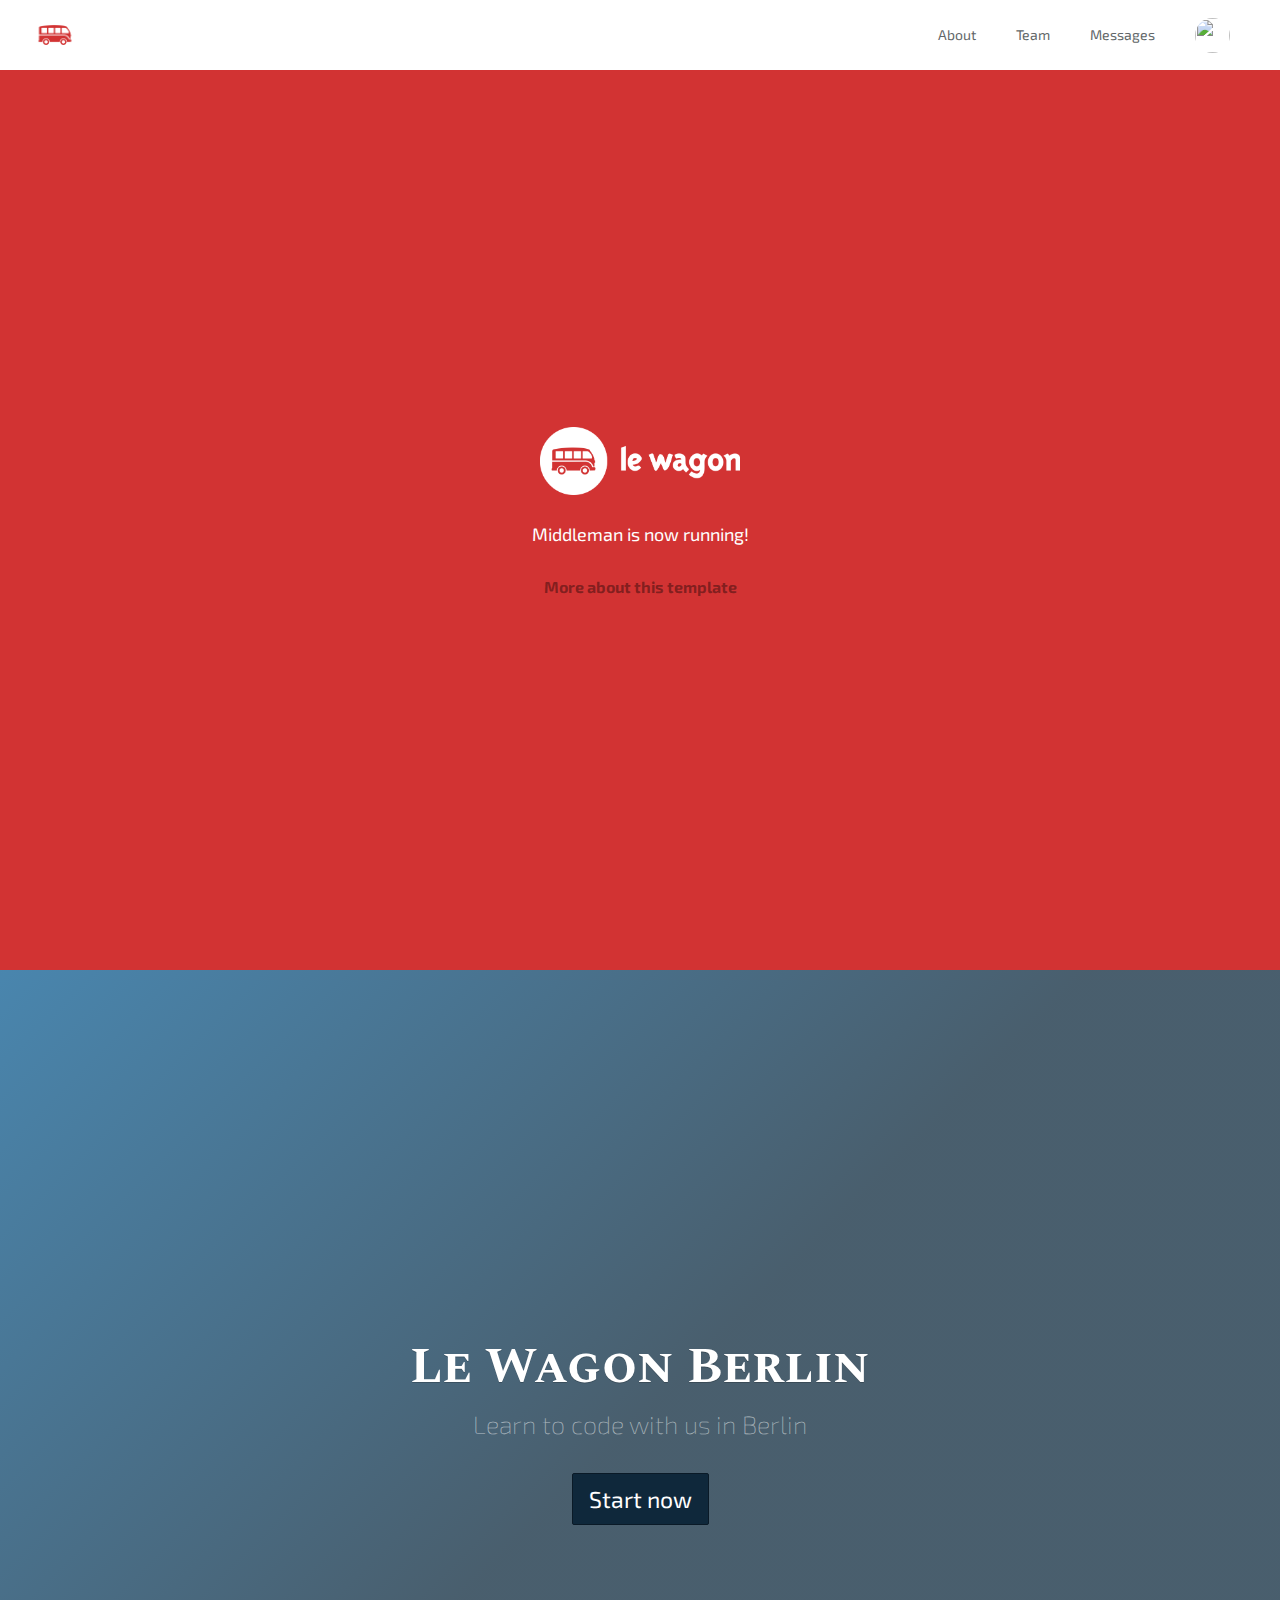
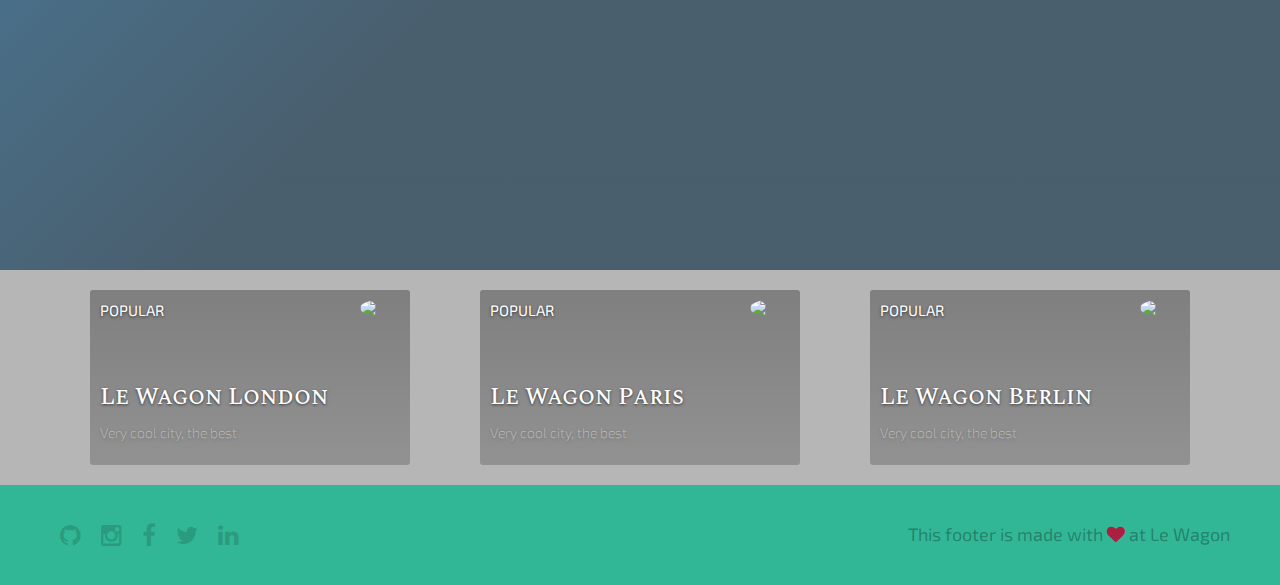
==== commit 5da3528f: "Automated commit at 2018-02-12 12:44:11 UTC by middleman-deploy 2.0.0-alpha" ====
--- a/index.html
+++ b/index.html
@@ -7,7 +7,7 @@
           content="width=device-width, initial-scale=1, shrink-to-fit=no">
     <!-- Use the title from a page's frontmatter if it has one -->
     <title>Le Wagon - Middleman</title>
-    <link href="stylesheets/application-acb8696b.css" rel="stylesheet" />
+    <link href="stylesheets/application-feccf712.css" rel="stylesheet" />
     <script src="javascripts/application-93de88c9.js"></script>
     <link href="images/favicon-f15af148.png" rel="icon" type="image/png" />
   </head>
--- a/stylesheets/application-feccf712.css
+++ b/stylesheets/application-feccf712.css
@@ -0,0 +1,8 @@
+@import url("https://fonts.googleapis.com/css?family=Exo+2:400,300,700|Spectral+SC:400,200,300,700,500");/*!
+ * Bootstrap v3.3.7 (http://getbootstrap.com)
+ * Copyright 2011-2016 Twitter, Inc.
+ * Licensed under MIT (https://github.com/twbs/bootstrap/blob/master/LICENSE)
+ *//*! normalize.css v3.0.3 | MIT License | github.com/necolas/normalize.css */html{font-family:sans-serif;-ms-text-size-adjust:100%;-webkit-text-size-adjust:100%}body{margin:0}article,aside,details,figcaption,figure,footer,header,hgroup,main,menu,nav,section,summary{display:block}audio,canvas,progress,video{display:inline-block;vertical-align:baseline}audio:not([controls]){display:none;height:0}[hidden],template{display:none}a{background-color:transparent}a:active,a:hover{outline:0}abbr[title]{border-bottom:1px dotted}b,strong{font-weight:bold}dfn{font-style:italic}h1{font-size:2em;margin:0.67em 0}mark{background:#ff0;color:#000}small{font-size:80%}sub,sup{font-size:75%;line-height:0;position:relative;vertical-align:baseline}sup{top:-0.5em}sub{bottom:-0.25em}img{border:0}svg:not(:root){overflow:hidden}figure{margin:1em 40px}hr{-webkit-box-sizing:content-box;box-sizing:content-box;height:0}pre{overflow:auto}code,kbd,pre,samp{font-family:monospace, monospace;font-size:1em}button,input,optgroup,select,textarea{color:inherit;font:inherit;margin:0}button{overflow:visible}button,select{text-transform:none}button,html input[type="button"],input[type="reset"],input[type="submit"]{-webkit-appearance:button;cursor:pointer}button[disabled],html input[disabled]{cursor:default}button::-moz-focus-inner,input::-moz-focus-inner{border:0;padding:0}input{line-height:normal}input[type="checkbox"],input[type="radio"]{-webkit-box-sizing:border-box;box-sizing:border-box;padding:0}input[type="number"]::-webkit-inner-spin-button,input[type="number"]::-webkit-outer-spin-button{height:auto}input[type="search"]{-webkit-appearance:textfield;-webkit-box-sizing:content-box;box-sizing:content-box}input[type="search"]::-webkit-search-cancel-button,input[type="search"]::-webkit-search-decoration{-webkit-appearance:none}fieldset{border:1px solid #c0c0c0;margin:0 2px;padding:0.35em 0.625em 0.75em}legend{border:0;padding:0}textarea{overflow:auto}optgroup{font-weight:bold}table{border-collapse:collapse;border-spacing:0}td,th{padding:0}/*! Source: https://github.com/h5bp/html5-boilerplate/blob/master/src/css/main.css */@media print{*,*:before,*:after{background:transparent !important;color:#000 !important;-webkit-box-shadow:none !important;box-shadow:none !important;text-shadow:none !important}a,a:visited{text-decoration:underline}a[href]:after{content:" (" attr(href) ")"}abbr[title]:after{content:" (" attr(title) ")"}a[href^="#"]:after,a[href^="javascript:"]:after{content:""}pre,blockquote{border:1px solid #999;page-break-inside:avoid}thead{display:table-header-group}tr,img{page-break-inside:avoid}img{max-width:100% !important}p,h2,h3{orphans:3;widows:3}h2,h3{page-break-after:avoid}.navbar{display:none}.btn>.caret,.dropup>.btn>.caret{border-top-color:#000 !important}.label{border:1px solid #000}.table{border-collapse:collapse !important}.table td,.table th{background-color:#fff !important}.table-bordered th,.table-bordered td{border:1px solid #ddd !important}}@font-face{font-family:'Glyphicons Halflings';src:url("../assets/bootstrap/glyphicons-halflings-regular-86b6f62b.eot");src:url("../assets/bootstrap/glyphicons-halflings-regular-86b6f62b.eot?#iefix") format("embedded-opentype"),url("../assets/bootstrap/glyphicons-halflings-regular-ca35b697.woff2") format("woff2"),url("../assets/bootstrap/glyphicons-halflings-regular-278e49a8.woff") format("woff"),url("../assets/bootstrap/glyphicons-halflings-regular-44bc1850.ttf") format("truetype"),url("../assets/bootstrap/glyphicons-halflings-regular-de51a849.svg#glyphicons_halflingsregular") format("svg")}.glyphicon{position:relative;top:1px;display:inline-block;font-family:'Glyphicons Halflings';font-style:normal;font-weight:normal;line-height:1;-webkit-font-smoothing:antialiased;-moz-osx-font-smoothing:grayscale}.glyphicon-asterisk:before{content:"\002a"}.glyphicon-plus:before{content:"\002b"}.glyphicon-euro:before,.glyphicon-eur:before{content:"\20ac"}.glyphicon-minus:before{content:"\2212"}.glyphicon-cloud:before{content:"\2601"}.glyphicon-envelope:before{content:"\2709"}.glyphicon-pencil:before{content:"\270f"}.glyphicon-glass:before{content:"\e001"}.glyphicon-music:before{content:"\e002"}.glyphicon-search:before{content:"\e003"}.glyphicon-heart:before{content:"\e005"}.glyphicon-star:before{content:"\e006"}.glyphicon-star-empty:before{content:"\e007"}.glyphicon-user:before{content:"\e008"}.glyphicon-film:before{content:"\e009"}.glyphicon-th-large:before{content:"\e010"}.glyphicon-th:before{content:"\e011"}.glyphicon-th-list:before{content:"\e012"}.glyphicon-ok:before{content:"\e013"}.glyphicon-remove:before{content:"\e014"}.glyphicon-zoom-in:before{content:"\e015"}.glyphicon-zoom-out:before{content:"\e016"}.glyphicon-off:before{content:"\e017"}.glyphicon-signal:before{content:"\e018"}.glyphicon-cog:before{content:"\e019"}.glyphicon-trash:before{content:"\e020"}.glyphicon-home:before{content:"\e021"}.glyphicon-file:before{content:"\e022"}.glyphicon-time:before{content:"\e023"}.glyphicon-road:before{content:"\e024"}.glyphicon-download-alt:before{content:"\e025"}.glyphicon-download:before{content:"\e026"}.glyphicon-upload:before{content:"\e027"}.glyphicon-inbox:before{content:"\e028"}.glyphicon-play-circle:before{content:"\e029"}.glyphicon-repeat:before{content:"\e030"}.glyphicon-refresh:before{content:"\e031"}.glyphicon-list-alt:before{content:"\e032"}.glyphicon-lock:before{content:"\e033"}.glyphicon-flag:before{content:"\e034"}.glyphicon-headphones:before{content:"\e035"}.glyphicon-volume-off:before{content:"\e036"}.glyphicon-volume-down:before{content:"\e037"}.glyphicon-volume-up:before{content:"\e038"}.glyphicon-qrcode:before{content:"\e039"}.glyphicon-barcode:before{content:"\e040"}.glyphicon-tag:before{content:"\e041"}.glyphicon-tags:before{content:"\e042"}.glyphicon-book:before{content:"\e043"}.glyphicon-bookmark:before{content:"\e044"}.glyphicon-print:before{content:"\e045"}.glyphicon-camera:before{content:"\e046"}.glyphicon-font:before{content:"\e047"}.glyphicon-bold:before{content:"\e048"}.glyphicon-italic:before{content:"\e049"}.glyphicon-text-height:before{content:"\e050"}.glyphicon-text-width:before{content:"\e051"}.glyphicon-align-left:before{content:"\e052"}.glyphicon-align-center:before{content:"\e053"}.glyphicon-align-right:before{content:"\e054"}.glyphicon-align-justify:before{content:"\e055"}.glyphicon-list:before{content:"\e056"}.glyphicon-indent-left:before{content:"\e057"}.glyphicon-indent-right:before{content:"\e058"}.glyphicon-facetime-video:before{content:"\e059"}.glyphicon-picture:before{content:"\e060"}.glyphicon-map-marker:before{content:"\e062"}.glyphicon-adjust:before{content:"\e063"}.glyphicon-tint:before{content:"\e064"}.glyphicon-edit:before{content:"\e065"}.glyphicon-share:before{content:"\e066"}.glyphicon-check:before{content:"\e067"}.glyphicon-move:before{content:"\e068"}.glyphicon-step-backward:before{content:"\e069"}.glyphicon-fast-backward:before{content:"\e070"}.glyphicon-backward:before{content:"\e071"}.glyphicon-play:before{content:"\e072"}.glyphicon-pause:before{content:"\e073"}.glyphicon-stop:before{content:"\e074"}.glyphicon-forward:before{content:"\e075"}.glyphicon-fast-forward:before{content:"\e076"}.glyphicon-step-forward:before{content:"\e077"}.glyphicon-eject:before{content:"\e078"}.glyphicon-chevron-left:before{content:"\e079"}.glyphicon-chevron-right:before{content:"\e080"}.glyphicon-plus-sign:before{content:"\e081"}.glyphicon-minus-sign:before{content:"\e082"}.glyphicon-remove-sign:before{content:"\e083"}.glyphicon-ok-sign:before{content:"\e084"}.glyphicon-question-sign:before{content:"\e085"}.glyphicon-info-sign:before{content:"\e086"}.glyphicon-screenshot:before{content:"\e087"}.glyphicon-remove-circle:before{content:"\e088"}.glyphicon-ok-circle:before{content:"\e089"}.glyphicon-ban-circle:before{content:"\e090"}.glyphicon-arrow-left:before{content:"\e091"}.glyphicon-arrow-right:before{content:"\e092"}.glyphicon-arrow-up:before{content:"\e093"}.glyphicon-arrow-down:before{content:"\e094"}.glyphicon-share-alt:before{content:"\e095"}.glyphicon-resize-full:before{content:"\e096"}.glyphicon-resize-small:before{content:"\e097"}.glyphicon-exclamation-sign:before{content:"\e101"}.glyphicon-gift:before{content:"\e102"}.glyphicon-leaf:before{content:"\e103"}.glyphicon-fire:before{content:"\e104"}.glyphicon-eye-open:before{content:"\e105"}.glyphicon-eye-close:before{content:"\e106"}.glyphicon-warning-sign:before{content:"\e107"}.glyphicon-plane:before{content:"\e108"}.glyphicon-calendar:before{content:"\e109"}.glyphicon-random:before{content:"\e110"}.glyphicon-comment:before{content:"\e111"}.glyphicon-magnet:before{content:"\e112"}.glyphicon-chevron-up:before{content:"\e113"}.glyphicon-chevron-down:before{content:"\e114"}.glyphicon-retweet:before{content:"\e115"}.glyphicon-shopping-cart:before{content:"\e116"}.glyphicon-folder-close:before{content:"\e117"}.glyphicon-folder-open:before{content:"\e118"}.glyphicon-resize-vertical:before{content:"\e119"}.glyphicon-resize-horizontal:before{content:"\e120"}.glyphicon-hdd:before{content:"\e121"}.glyphicon-bullhorn:before{content:"\e122"}.glyphicon-bell:before{content:"\e123"}.glyphicon-certificate:before{content:"\e124"}.glyphicon-thumbs-up:before{content:"\e125"}.glyphicon-thumbs-down:before{content:"\e126"}.glyphicon-hand-right:before{content:"\e127"}.glyphicon-hand-left:before{content:"\e128"}.glyphicon-hand-up:before{content:"\e129"}.glyphicon-hand-down:before{content:"\e130"}.glyphicon-circle-arrow-right:before{content:"\e131"}.glyphicon-circle-arrow-left:before{content:"\e132"}.glyphicon-circle-arrow-up:before{content:"\e133"}.glyphicon-circle-arrow-down:before{content:"\e134"}.glyphicon-globe:before{content:"\e135"}.glyphicon-wrench:before{content:"\e136"}.glyphicon-tasks:before{content:"\e137"}.glyphicon-filter:before{content:"\e138"}.glyphicon-briefcase:before{content:"\e139"}.glyphicon-fullscreen:before{content:"\e140"}.glyphicon-dashboard:before{content:"\e141"}.glyphicon-paperclip:before{content:"\e142"}.glyphicon-heart-empty:before{content:"\e143"}.glyphicon-link:before{content:"\e144"}.glyphicon-phone:before{content:"\e145"}.glyphicon-pushpin:before{content:"\e146"}.glyphicon-usd:before{content:"\e148"}.glyphicon-gbp:before{content:"\e149"}.glyphicon-sort:before{content:"\e150"}.glyphicon-sort-by-alphabet:before{content:"\e151"}.glyphicon-sort-by-alphabet-alt:before{content:"\e152"}.glyphicon-sort-by-order:before{content:"\e153"}.glyphicon-sort-by-order-alt:before{content:"\e154"}.glyphicon-sort-by-attributes:before{content:"\e155"}.glyphicon-sort-by-attributes-alt:before{content:"\e156"}.glyphicon-unchecked:before{content:"\e157"}.glyphicon-expand:before{content:"\e158"}.glyphicon-collapse-down:before{content:"\e159"}.glyphicon-collapse-up:before{content:"\e160"}.glyphicon-log-in:before{content:"\e161"}.glyphicon-flash:before{content:"\e162"}.glyphicon-log-out:before{content:"\e163"}.glyphicon-new-window:before{content:"\e164"}.glyphicon-record:before{content:"\e165"}.glyphicon-save:before{content:"\e166"}.glyphicon-open:before{content:"\e167"}.glyphicon-saved:before{content:"\e168"}.glyphicon-import:before{content:"\e169"}.glyphicon-export:before{content:"\e170"}.glyphicon-send:before{content:"\e171"}.glyphicon-floppy-disk:before{content:"\e172"}.glyphicon-floppy-saved:before{content:"\e173"}.glyphicon-floppy-remove:before{content:"\e174"}.glyphicon-floppy-save:before{content:"\e175"}.glyphicon-floppy-open:before{content:"\e176"}.glyphicon-credit-card:before{content:"\e177"}.glyphicon-transfer:before{content:"\e178"}.glyphicon-cutlery:before{content:"\e179"}.glyphicon-header:before{content:"\e180"}.glyphicon-compressed:before{content:"\e181"}.glyphicon-earphone:before{content:"\e182"}.glyphicon-phone-alt:before{content:"\e183"}.glyphicon-tower:before{content:"\e184"}.glyphicon-stats:before{content:"\e185"}.glyphicon-sd-video:before{content:"\e186"}.glyphicon-hd-video:before{content:"\e187"}.glyphicon-subtitles:before{content:"\e188"}.glyphicon-sound-stereo:before{content:"\e189"}.glyphicon-sound-dolby:before{content:"\e190"}.glyphicon-sound-5-1:before{content:"\e191"}.glyphicon-sound-6-1:before{content:"\e192"}.glyphicon-sound-7-1:before{content:"\e193"}.glyphicon-copyright-mark:before{content:"\e194"}.glyphicon-registration-mark:before{content:"\e195"}.glyphicon-cloud-download:before{content:"\e197"}.glyphicon-cloud-upload:before{content:"\e198"}.glyphicon-tree-conifer:before{content:"\e199"}.glyphicon-tree-deciduous:before{content:"\e200"}.glyphicon-cd:before{content:"\e201"}.glyphicon-save-file:before{content:"\e202"}.glyphicon-open-file:before{content:"\e203"}.glyphicon-level-up:before{content:"\e204"}.glyphicon-copy:before{content:"\e205"}.glyphicon-paste:before{content:"\e206"}.glyphicon-alert:before{content:"\e209"}.glyphicon-equalizer:before{content:"\e210"}.glyphicon-king:before{content:"\e211"}.glyphicon-queen:before{content:"\e212"}.glyphicon-pawn:before{content:"\e213"}.glyphicon-bishop:before{content:"\e214"}.glyphicon-knight:before{content:"\e215"}.glyphicon-baby-formula:before{content:"\e216"}.glyphicon-tent:before{content:"\26fa"}.glyphicon-blackboard:before{content:"\e218"}.glyphicon-bed:before{content:"\e219"}.glyphicon-apple:before{content:"\f8ff"}.glyphicon-erase:before{content:"\e221"}.glyphicon-hourglass:before{content:"\231b"}.glyphicon-lamp:before{content:"\e223"}.glyphicon-duplicate:before{content:"\e224"}.glyphicon-piggy-bank:before{content:"\e225"}.glyphicon-scissors:before{content:"\e226"}.glyphicon-bitcoin:before{content:"\e227"}.glyphicon-btc:before{content:"\e227"}.glyphicon-xbt:before{content:"\e227"}.glyphicon-yen:before{content:"\00a5"}.glyphicon-jpy:before{content:"\00a5"}.glyphicon-ruble:before{content:"\20bd"}.glyphicon-rub:before{content:"\20bd"}.glyphicon-scale:before{content:"\e230"}.glyphicon-ice-lolly:before{content:"\e231"}.glyphicon-ice-lolly-tasted:before{content:"\e232"}.glyphicon-education:before{content:"\e233"}.glyphicon-option-horizontal:before{content:"\e234"}.glyphicon-option-vertical:before{content:"\e235"}.glyphicon-menu-hamburger:before{content:"\e236"}.glyphicon-modal-window:before{content:"\e237"}.glyphicon-oil:before{content:"\e238"}.glyphicon-grain:before{content:"\e239"}.glyphicon-sunglasses:before{content:"\e240"}.glyphicon-text-size:before{content:"\e241"}.glyphicon-text-color:before{content:"\e242"}.glyphicon-text-background:before{content:"\e243"}.glyphicon-object-align-top:before{content:"\e244"}.glyphicon-object-align-bottom:before{content:"\e245"}.glyphicon-object-align-horizontal:before{content:"\e246"}.glyphicon-object-align-left:before{content:"\e247"}.glyphicon-object-align-vertical:before{content:"\e248"}.glyphicon-object-align-right:before{content:"\e249"}.glyphicon-triangle-right:before{content:"\e250"}.glyphicon-triangle-left:before{content:"\e251"}.glyphicon-triangle-bottom:before{content:"\e252"}.glyphicon-triangle-top:before{content:"\e253"}.glyphicon-console:before{content:"\e254"}.glyphicon-superscript:before{content:"\e255"}.glyphicon-subscript:before{content:"\e256"}.glyphicon-menu-left:before{content:"\e257"}.glyphicon-menu-right:before{content:"\e258"}.glyphicon-menu-down:before{content:"\e259"}.glyphicon-menu-up:before{content:"\e260"}*{-webkit-box-sizing:border-box;box-sizing:border-box}*:before,*:after{-webkit-box-sizing:border-box;box-sizing:border-box}html{font-size:10px;-webkit-tap-highlight-color:transparent}body{font-family:"Exo 2", "Helvetica", "sans-serif";font-size:18px;line-height:1.42857143;color:#b2b2b2;background-color:#B6B6B6}input,button,select,textarea{font-family:inherit;font-size:inherit;line-height:inherit}a{color:#0F283B;text-decoration:none}a:hover,a:focus{color:black;text-decoration:underline}a:focus{outline:5px auto -webkit-focus-ring-color;outline-offset:-2px}figure{margin:0}img{vertical-align:middle}.img-responsive{display:block;max-width:100%;height:auto}.img-rounded{border-radius:2px}.img-thumbnail{padding:4px;line-height:1.42857143;background-color:#B6B6B6;border:1px solid #ddd;border-radius:2px;-webkit-transition:all 0.2s ease-in-out;transition:all 0.2s ease-in-out;display:inline-block;max-width:100%;height:auto}.img-circle{border-radius:50%}hr{margin-top:25px;margin-bottom:25px;border:0;border-top:1px solid white}.sr-only{position:absolute;width:1px;height:1px;margin:-1px;padding:0;overflow:hidden;clip:rect(0, 0, 0, 0);border:0}.sr-only-focusable:active,.sr-only-focusable:focus{position:static;width:auto;height:auto;margin:0;overflow:visible;clip:auto}[role="button"]{cursor:pointer}h1,h2,h3,h4,h5,h6,.h1,.h2,.h3,.h4,.h5,.h6{font-family:"Spectral SC", "Helvetica", "sans-serif";font-weight:500;line-height:1.1;color:inherit}h1 small,h1 .small,h2 small,h2 .small,h3 small,h3 .small,h4 small,h4 .small,h5 small,h5 .small,h6 small,h6 .small,.h1 small,.h1 .small,.h2 small,.h2 .small,.h3 small,.h3 .small,.h4 small,.h4 .small,.h5 small,.h5 .small,.h6 small,.h6 .small{font-weight:normal;line-height:1;color:#f6f6f6}h1,.h1,h2,.h2,h3,.h3{margin-top:25px;margin-bottom:12.5px}h1 small,h1 .small,.h1 small,.h1 .small,h2 small,h2 .small,.h2 small,.h2 .small,h3 small,h3 .small,.h3 small,.h3 .small{font-size:65%}h4,.h4,h5,.h5,h6,.h6{margin-top:12.5px;margin-bottom:12.5px}h4 small,h4 .small,.h4 small,.h4 .small,h5 small,h5 .small,.h5 small,.h5 .small,h6 small,h6 .small,.h6 small,.h6 .small{font-size:75%}h1,.h1{font-size:46px}h2,.h2{font-size:38px}h3,.h3{font-size:31px}h4,.h4{font-size:23px}h5,.h5{font-size:18px}h6,.h6{font-size:16px}p{margin:0 0 12.5px}.lead{margin-bottom:25px;font-size:20px;font-weight:300;line-height:1.4}@media (min-width: 768px){.lead{font-size:27px}}small,.small{font-size:88%}mark,.mark{background-color:#fcf8e3;padding:.2em}.text-left{text-align:left}.text-right{text-align:right}.text-center{text-align:center}.text-justify{text-align:justify}.text-nowrap{white-space:nowrap}.text-lowercase{text-transform:lowercase}.text-uppercase,.initialism{text-transform:uppercase}.text-capitalize{text-transform:capitalize}.text-muted{color:#f6f6f6}.text-primary{color:#0F283B}a.text-primary:hover,a.text-primary:focus{color:#050c12}.text-success{color:#3c763d}a.text-success:hover,a.text-success:focus{color:#2b542c}.text-info{color:#31708f}a.text-info:hover,a.text-info:focus{color:#245269}.text-warning{color:#8a6d3b}a.text-warning:hover,a.text-warning:focus{color:#66512c}.text-danger{color:#a94442}a.text-danger:hover,a.text-danger:focus{color:#843534}.bg-primary{color:#fff}.bg-primary{background-color:#0F283B}a.bg-primary:hover,a.bg-primary:focus{background-color:#050c12}.bg-success{background-color:#dff0d8}a.bg-success:hover,a.bg-success:focus{background-color:#c1e2b3}.bg-info{background-color:#d9edf7}a.bg-info:hover,a.bg-info:focus{background-color:#afd9ee}.bg-warning{background-color:#fcf8e3}a.bg-warning:hover,a.bg-warning:focus{background-color:#f7ecb5}.bg-danger{background-color:#f2dede}a.bg-danger:hover,a.bg-danger:focus{background-color:#e4b9b9}.page-header{padding-bottom:11.5px;margin:50px 0 25px;border-bottom:1px solid white}ul,ol{margin-top:0;margin-bottom:12.5px}ul ul,ul ol,ol ul,ol ol{margin-bottom:0}.list-unstyled{padding-left:0;list-style:none}.list-inline{padding-left:0;list-style:none;margin-left:-5px}.list-inline>li{display:inline-block;padding-left:5px;padding-right:5px}dl{margin-top:0;margin-bottom:25px}dt,dd{line-height:1.42857143}dt{font-weight:bold}dd{margin-left:0}.dl-horizontal dd:before,.dl-horizontal dd:after{content:" ";display:table}.dl-horizontal dd:after{clear:both}@media (min-width: 768px){.dl-horizontal dt{float:left;width:160px;clear:left;text-align:right;overflow:hidden;text-overflow:ellipsis;white-space:nowrap}.dl-horizontal dd{margin-left:180px}}abbr[title],abbr[data-original-title]{cursor:help;border-bottom:1px dotted #f6f6f6}.initialism{font-size:90%}blockquote{padding:12.5px 25px;margin:0 0 25px;font-size:22.5px;border-left:5px solid white}blockquote p:last-child,blockquote ul:last-child,blockquote ol:last-child{margin-bottom:0}blockquote footer,blockquote small,blockquote .small{display:block;font-size:80%;line-height:1.42857143;color:#f6f6f6}blockquote footer:before,blockquote small:before,blockquote .small:before{content:'\2014 \00A0'}.blockquote-reverse,blockquote.pull-right{padding-right:15px;padding-left:0;border-right:5px solid white;border-left:0;text-align:right}.blockquote-reverse footer:before,.blockquote-reverse small:before,.blockquote-reverse .small:before,blockquote.pull-right footer:before,blockquote.pull-right small:before,blockquote.pull-right .small:before{content:''}.blockquote-reverse footer:after,.blockquote-reverse small:after,.blockquote-reverse .small:after,blockquote.pull-right footer:after,blockquote.pull-right small:after,blockquote.pull-right .small:after{content:'\00A0 \2014'}address{margin-bottom:25px;font-style:normal;line-height:1.42857143}code,kbd,pre,samp{font-family:Menlo, Monaco, Consolas, "Courier New", monospace}code{padding:2px 4px;font-size:90%;color:#c7254e;background-color:#f9f2f4;border-radius:2px}kbd{padding:2px 4px;font-size:90%;color:#fff;background-color:#333;border-radius:2px;-webkit-box-shadow:inset 0 -1px 0 rgba(0,0,0,0.25);box-shadow:inset 0 -1px 0 rgba(0,0,0,0.25)}kbd kbd{padding:0;font-size:100%;font-weight:bold;-webkit-box-shadow:none;box-shadow:none}pre{display:block;padding:12px;margin:0 0 12.5px;font-size:17px;line-height:1.42857143;word-break:break-all;word-wrap:break-word;color:#b2b2b2;background-color:#f5f5f5;border:1px solid #ccc;border-radius:2px}pre code{padding:0;font-size:inherit;color:inherit;white-space:pre-wrap;background-color:transparent;border-radius:0}.pre-scrollable{max-height:340px;overflow-y:scroll}.container{margin-right:auto;margin-left:auto;padding-left:15px;padding-right:15px}.container:before,.container:after{content:" ";display:table}.container:after{clear:both}@media (min-width: 768px){.container{width:750px}}@media (min-width: 992px){.container{width:970px}}@media (min-width: 1200px){.container{width:1170px}}.container-fluid{margin-right:auto;margin-left:auto;padding-left:15px;padding-right:15px}.container-fluid:before,.container-fluid:after{content:" ";display:table}.container-fluid:after{clear:both}.row{margin-left:-15px;margin-right:-15px}.row:before,.row:after{content:" ";display:table}.row:after{clear:both}.col-xs-1,.col-sm-1,.col-md-1,.col-lg-1,.col-xs-2,.col-sm-2,.col-md-2,.col-lg-2,.col-xs-3,.col-sm-3,.col-md-3,.col-lg-3,.col-xs-4,.col-sm-4,.col-md-4,.col-lg-4,.col-xs-5,.col-sm-5,.col-md-5,.col-lg-5,.col-xs-6,.col-sm-6,.col-md-6,.col-lg-6,.col-xs-7,.col-sm-7,.col-md-7,.col-lg-7,.col-xs-8,.col-sm-8,.col-md-8,.col-lg-8,.col-xs-9,.col-sm-9,.col-md-9,.col-lg-9,.col-xs-10,.col-sm-10,.col-md-10,.col-lg-10,.col-xs-11,.col-sm-11,.col-md-11,.col-lg-11,.col-xs-12,.col-sm-12,.col-md-12,.col-lg-12{position:relative;min-height:1px;padding-left:15px;padding-right:15px}.col-xs-1,.col-xs-2,.col-xs-3,.col-xs-4,.col-xs-5,.col-xs-6,.col-xs-7,.col-xs-8,.col-xs-9,.col-xs-10,.col-xs-11,.col-xs-12{float:left}.col-xs-1{width:8.33333333%}.col-xs-2{width:16.66666667%}.col-xs-3{width:25%}.col-xs-4{width:33.33333333%}.col-xs-5{width:41.66666667%}.col-xs-6{width:50%}.col-xs-7{width:58.33333333%}.col-xs-8{width:66.66666667%}.col-xs-9{width:75%}.col-xs-10{width:83.33333333%}.col-xs-11{width:91.66666667%}.col-xs-12{width:100%}.col-xs-pull-0{right:auto}.col-xs-pull-1{right:8.33333333%}.col-xs-pull-2{right:16.66666667%}.col-xs-pull-3{right:25%}.col-xs-pull-4{right:33.33333333%}.col-xs-pull-5{right:41.66666667%}.col-xs-pull-6{right:50%}.col-xs-pull-7{right:58.33333333%}.col-xs-pull-8{right:66.66666667%}.col-xs-pull-9{right:75%}.col-xs-pull-10{right:83.33333333%}.col-xs-pull-11{right:91.66666667%}.col-xs-pull-12{right:100%}.col-xs-push-0{left:auto}.col-xs-push-1{left:8.33333333%}.col-xs-push-2{left:16.66666667%}.col-xs-push-3{left:25%}.col-xs-push-4{left:33.33333333%}.col-xs-push-5{left:41.66666667%}.col-xs-push-6{left:50%}.col-xs-push-7{left:58.33333333%}.col-xs-push-8{left:66.66666667%}.col-xs-push-9{left:75%}.col-xs-push-10{left:83.33333333%}.col-xs-push-11{left:91.66666667%}.col-xs-push-12{left:100%}.col-xs-offset-0{margin-left:0%}.col-xs-offset-1{margin-left:8.33333333%}.col-xs-offset-2{margin-left:16.66666667%}.col-xs-offset-3{margin-left:25%}.col-xs-offset-4{margin-left:33.33333333%}.col-xs-offset-5{margin-left:41.66666667%}.col-xs-offset-6{margin-left:50%}.col-xs-offset-7{margin-left:58.33333333%}.col-xs-offset-8{margin-left:66.66666667%}.col-xs-offset-9{margin-left:75%}.col-xs-offset-10{margin-left:83.33333333%}.col-xs-offset-11{margin-left:91.66666667%}.col-xs-offset-12{margin-left:100%}@media (min-width: 768px){.col-sm-1,.col-sm-2,.col-sm-3,.col-sm-4,.col-sm-5,.col-sm-6,.col-sm-7,.col-sm-8,.col-sm-9,.col-sm-10,.col-sm-11,.col-sm-12{float:left}.col-sm-1{width:8.33333333%}.col-sm-2{width:16.66666667%}.col-sm-3{width:25%}.col-sm-4{width:33.33333333%}.col-sm-5{width:41.66666667%}.col-sm-6{width:50%}.col-sm-7{width:58.33333333%}.col-sm-8{width:66.66666667%}.col-sm-9{width:75%}.col-sm-10{width:83.33333333%}.col-sm-11{width:91.66666667%}.col-sm-12{width:100%}.col-sm-pull-0{right:auto}.col-sm-pull-1{right:8.33333333%}.col-sm-pull-2{right:16.66666667%}.col-sm-pull-3{right:25%}.col-sm-pull-4{right:33.33333333%}.col-sm-pull-5{right:41.66666667%}.col-sm-pull-6{right:50%}.col-sm-pull-7{right:58.33333333%}.col-sm-pull-8{right:66.66666667%}.col-sm-pull-9{right:75%}.col-sm-pull-10{right:83.33333333%}.col-sm-pull-11{right:91.66666667%}.col-sm-pull-12{right:100%}.col-sm-push-0{left:auto}.col-sm-push-1{left:8.33333333%}.col-sm-push-2{left:16.66666667%}.col-sm-push-3{left:25%}.col-sm-push-4{left:33.33333333%}.col-sm-push-5{left:41.66666667%}.col-sm-push-6{left:50%}.col-sm-push-7{left:58.33333333%}.col-sm-push-8{left:66.66666667%}.col-sm-push-9{left:75%}.col-sm-push-10{left:83.33333333%}.col-sm-push-11{left:91.66666667%}.col-sm-push-12{left:100%}.col-sm-offset-0{margin-left:0%}.col-sm-offset-1{margin-left:8.33333333%}.col-sm-offset-2{margin-left:16.66666667%}.col-sm-offset-3{margin-left:25%}.col-sm-offset-4{margin-left:33.33333333%}.col-sm-offset-5{margin-left:41.66666667%}.col-sm-offset-6{margin-left:50%}.col-sm-offset-7{margin-left:58.33333333%}.col-sm-offset-8{margin-left:66.66666667%}.col-sm-offset-9{margin-left:75%}.col-sm-offset-10{margin-left:83.33333333%}.col-sm-offset-11{margin-left:91.66666667%}.col-sm-offset-12{margin-left:100%}}@media (min-width: 992px){.col-md-1,.col-md-2,.col-md-3,.col-md-4,.col-md-5,.col-md-6,.col-md-7,.col-md-8,.col-md-9,.col-md-10,.col-md-11,.col-md-12{float:left}.col-md-1{width:8.33333333%}.col-md-2{width:16.66666667%}.col-md-3{width:25%}.col-md-4{width:33.33333333%}.col-md-5{width:41.66666667%}.col-md-6{width:50%}.col-md-7{width:58.33333333%}.col-md-8{width:66.66666667%}.col-md-9{width:75%}.col-md-10{width:83.33333333%}.col-md-11{width:91.66666667%}.col-md-12{width:100%}.col-md-pull-0{right:auto}.col-md-pull-1{right:8.33333333%}.col-md-pull-2{right:16.66666667%}.col-md-pull-3{right:25%}.col-md-pull-4{right:33.33333333%}.col-md-pull-5{right:41.66666667%}.col-md-pull-6{right:50%}.col-md-pull-7{right:58.33333333%}.col-md-pull-8{right:66.66666667%}.col-md-pull-9{right:75%}.col-md-pull-10{right:83.33333333%}.col-md-pull-11{right:91.66666667%}.col-md-pull-12{right:100%}.col-md-push-0{left:auto}.col-md-push-1{left:8.33333333%}.col-md-push-2{left:16.66666667%}.col-md-push-3{left:25%}.col-md-push-4{left:33.33333333%}.col-md-push-5{left:41.66666667%}.col-md-push-6{left:50%}.col-md-push-7{left:58.33333333%}.col-md-push-8{left:66.66666667%}.col-md-push-9{left:75%}.col-md-push-10{left:83.33333333%}.col-md-push-11{left:91.66666667%}.col-md-push-12{left:100%}.col-md-offset-0{margin-left:0%}.col-md-offset-1{margin-left:8.33333333%}.col-md-offset-2{margin-left:16.66666667%}.col-md-offset-3{margin-left:25%}.col-md-offset-4{margin-left:33.33333333%}.col-md-offset-5{margin-left:41.66666667%}.col-md-offset-6{margin-left:50%}.col-md-offset-7{margin-left:58.33333333%}.col-md-offset-8{margin-left:66.66666667%}.col-md-offset-9{margin-left:75%}.col-md-offset-10{margin-left:83.33333333%}.col-md-offset-11{margin-left:91.66666667%}.col-md-offset-12{margin-left:100%}}@media (min-width: 1200px){.col-lg-1,.col-lg-2,.col-lg-3,.col-lg-4,.col-lg-5,.col-lg-6,.col-lg-7,.col-lg-8,.col-lg-9,.col-lg-10,.col-lg-11,.col-lg-12{float:left}.col-lg-1{width:8.33333333%}.col-lg-2{width:16.66666667%}.col-lg-3{width:25%}.col-lg-4{width:33.33333333%}.col-lg-5{width:41.66666667%}.col-lg-6{width:50%}.col-lg-7{width:58.33333333%}.col-lg-8{width:66.66666667%}.col-lg-9{width:75%}.col-lg-10{width:83.33333333%}.col-lg-11{width:91.66666667%}.col-lg-12{width:100%}.col-lg-pull-0{right:auto}.col-lg-pull-1{right:8.33333333%}.col-lg-pull-2{right:16.66666667%}.col-lg-pull-3{right:25%}.col-lg-pull-4{right:33.33333333%}.col-lg-pull-5{right:41.66666667%}.col-lg-pull-6{right:50%}.col-lg-pull-7{right:58.33333333%}.col-lg-pull-8{right:66.66666667%}.col-lg-pull-9{right:75%}.col-lg-pull-10{right:83.33333333%}.col-lg-pull-11{right:91.66666667%}.col-lg-pull-12{right:100%}.col-lg-push-0{left:auto}.col-lg-push-1{left:8.33333333%}.col-lg-push-2{left:16.66666667%}.col-lg-push-3{left:25%}.col-lg-push-4{left:33.33333333%}.col-lg-push-5{left:41.66666667%}.col-lg-push-6{left:50%}.col-lg-push-7{left:58.33333333%}.col-lg-push-8{left:66.66666667%}.col-lg-push-9{left:75%}.col-lg-push-10{left:83.33333333%}.col-lg-push-11{left:91.66666667%}.col-lg-push-12{left:100%}.col-lg-offset-0{margin-left:0%}.col-lg-offset-1{margin-left:8.33333333%}.col-lg-offset-2{margin-left:16.66666667%}.col-lg-offset-3{margin-left:25%}.col-lg-offset-4{margin-left:33.33333333%}.col-lg-offset-5{margin-left:41.66666667%}.col-lg-offset-6{margin-left:50%}.col-lg-offset-7{margin-left:58.33333333%}.col-lg-offset-8{margin-left:66.66666667%}.col-lg-offset-9{margin-left:75%}.col-lg-offset-10{margin-left:83.33333333%}.col-lg-offset-11{margin-left:91.66666667%}.col-lg-offset-12{margin-left:100%}}table{background-color:transparent}caption{padding-top:8px;padding-bottom:8px;color:#f6f6f6;text-align:left}th{text-align:left}.table{width:100%;max-width:100%;margin-bottom:25px}.table>thead>tr>th,.table>thead>tr>td,.table>tbody>tr>th,.table>tbody>tr>td,.table>tfoot>tr>th,.table>tfoot>tr>td{padding:8px;line-height:1.42857143;vertical-align:top;border-top:1px solid #ddd}.table>thead>tr>th{vertical-align:bottom;border-bottom:2px solid #ddd}.table>caption+thead>tr:first-child>th,.table>caption+thead>tr:first-child>td,.table>colgroup+thead>tr:first-child>th,.table>colgroup+thead>tr:first-child>td,.table>thead:first-child>tr:first-child>th,.table>thead:first-child>tr:first-child>td{border-top:0}.table>tbody+tbody{border-top:2px solid #ddd}.table .table{background-color:#B6B6B6}.table-condensed>thead>tr>th,.table-condensed>thead>tr>td,.table-condensed>tbody>tr>th,.table-condensed>tbody>tr>td,.table-condensed>tfoot>tr>th,.table-condensed>tfoot>tr>td{padding:5px}.table-bordered{border:1px solid #ddd}.table-bordered>thead>tr>th,.table-bordered>thead>tr>td,.table-bordered>tbody>tr>th,.table-bordered>tbody>tr>td,.table-bordered>tfoot>tr>th,.table-bordered>tfoot>tr>td{border:1px solid #ddd}.table-bordered>thead>tr>th,.table-bordered>thead>tr>td{border-bottom-width:2px}.table-striped>tbody>tr:nth-of-type(odd){background-color:#f9f9f9}.table-hover>tbody>tr:hover{background-color:#f5f5f5}table col[class*="col-"]{position:static;float:none;display:table-column}table td[class*="col-"],table th[class*="col-"]{position:static;float:none;display:table-cell}.table>thead>tr>td.active,.table>thead>tr>th.active,.table>thead>tr.active>td,.table>thead>tr.active>th,.table>tbody>tr>td.active,.table>tbody>tr>th.active,.table>tbody>tr.active>td,.table>tbody>tr.active>th,.table>tfoot>tr>td.active,.table>tfoot>tr>th.active,.table>tfoot>tr.active>td,.table>tfoot>tr.active>th{background-color:#f5f5f5}.table-hover>tbody>tr>td.active:hover,.table-hover>tbody>tr>th.active:hover,.table-hover>tbody>tr.active:hover>td,.table-hover>tbody>tr:hover>.active,.table-hover>tbody>tr.active:hover>th{background-color:#e8e8e8}.table>thead>tr>td.success,.table>thead>tr>th.success,.table>thead>tr.success>td,.table>thead>tr.success>th,.table>tbody>tr>td.success,.table>tbody>tr>th.success,.table>tbody>tr.success>td,.table>tbody>tr.success>th,.table>tfoot>tr>td.success,.table>tfoot>tr>th.success,.table>tfoot>tr.success>td,.table>tfoot>tr.success>th{background-color:#dff0d8}.table-hover>tbody>tr>td.success:hover,.table-hover>tbody>tr>th.success:hover,.table-hover>tbody>tr.success:hover>td,.table-hover>tbody>tr:hover>.success,.table-hover>tbody>tr.success:hover>th{background-color:#d0e9c6}.table>thead>tr>td.info,.table>thead>tr>th.info,.table>thead>tr.info>td,.table>thead>tr.info>th,.table>tbody>tr>td.info,.table>tbody>tr>th.info,.table>tbody>tr.info>td,.table>tbody>tr.info>th,.table>tfoot>tr>td.info,.table>tfoot>tr>th.info,.table>tfoot>tr.info>td,.table>tfoot>tr.info>th{background-color:#d9edf7}.table-hover>tbody>tr>td.info:hover,.table-hover>tbody>tr>th.info:hover,.table-hover>tbody>tr.info:hover>td,.table-hover>tbody>tr:hover>.info,.table-hover>tbody>tr.info:hover>th{background-color:#c4e3f3}.table>thead>tr>td.warning,.table>thead>tr>th.warning,.table>thead>tr.warning>td,.table>thead>tr.warning>th,.table>tbody>tr>td.warning,.table>tbody>tr>th.warning,.table>tbody>tr.warning>td,.table>tbody>tr.warning>th,.table>tfoot>tr>td.warning,.table>tfoot>tr>th.warning,.table>tfoot>tr.warning>td,.table>tfoot>tr.warning>th{background-color:#fcf8e3}.table-hover>tbody>tr>td.warning:hover,.table-hover>tbody>tr>th.warning:hover,.table-hover>tbody>tr.warning:hover>td,.table-hover>tbody>tr:hover>.warning,.table-hover>tbody>tr.warning:hover>th{background-color:#faf2cc}.table>thead>tr>td.danger,.table>thead>tr>th.danger,.table>thead>tr.danger>td,.table>thead>tr.danger>th,.table>tbody>tr>td.danger,.table>tbody>tr>th.danger,.table>tbody>tr.danger>td,.table>tbody>tr.danger>th,.table>tfoot>tr>td.danger,.table>tfoot>tr>th.danger,.table>tfoot>tr.danger>td,.table>tfoot>tr.danger>th{background-color:#f2dede}.table-hover>tbody>tr>td.danger:hover,.table-hover>tbody>tr>th.danger:hover,.table-hover>tbody>tr.danger:hover>td,.table-hover>tbody>tr:hover>.danger,.table-hover>tbody>tr.danger:hover>th{background-color:#ebcccc}.table-responsive{overflow-x:auto;min-height:0.01%}@media screen and (max-width: 767px){.table-responsive{width:100%;margin-bottom:18.75px;overflow-y:hidden;-ms-overflow-style:-ms-autohiding-scrollbar;border:1px solid #ddd}.table-responsive>.table{margin-bottom:0}.table-responsive>.table>thead>tr>th,.table-responsive>.table>thead>tr>td,.table-responsive>.table>tbody>tr>th,.table-responsive>.table>tbody>tr>td,.table-responsive>.table>tfoot>tr>th,.table-responsive>.table>tfoot>tr>td{white-space:nowrap}.table-responsive>.table-bordered{border:0}.table-responsive>.table-bordered>thead>tr>th:first-child,.table-responsive>.table-bordered>thead>tr>td:first-child,.table-responsive>.table-bordered>tbody>tr>th:first-child,.table-responsive>.table-bordered>tbody>tr>td:first-child,.table-responsive>.table-bordered>tfoot>tr>th:first-child,.table-responsive>.table-bordered>tfoot>tr>td:first-child{border-left:0}.table-responsive>.table-bordered>thead>tr>th:last-child,.table-responsive>.table-bordered>thead>tr>td:last-child,.table-responsive>.table-bordered>tbody>tr>th:last-child,.table-responsive>.table-bordered>tbody>tr>td:last-child,.table-responsive>.table-bordered>tfoot>tr>th:last-child,.table-responsive>.table-bordered>tfoot>tr>td:last-child{border-right:0}.table-responsive>.table-bordered>tbody>tr:last-child>th,.table-responsive>.table-bordered>tbody>tr:last-child>td,.table-responsive>.table-bordered>tfoot>tr:last-child>th,.table-responsive>.table-bordered>tfoot>tr:last-child>td{border-bottom:0}}fieldset{padding:0;margin:0;border:0;min-width:0}legend{display:block;width:100%;padding:0;margin-bottom:25px;font-size:27px;line-height:inherit;color:#b2b2b2;border:0;border-bottom:1px solid #e5e5e5}label{display:inline-block;max-width:100%;margin-bottom:5px;font-weight:bold}input[type="search"]{-webkit-box-sizing:border-box;box-sizing:border-box}input[type="radio"],input[type="checkbox"]{margin:4px 0 0;margin-top:1px \9;line-height:normal}input[type="file"]{display:block}input[type="range"]{display:block;width:100%}select[multiple],select[size]{height:auto}input[type="file"]:focus,input[type="radio"]:focus,input[type="checkbox"]:focus{outline:5px auto -webkit-focus-ring-color;outline-offset:-2px}output{display:block;padding-top:7px;font-size:18px;line-height:1.42857143;color:#7F7F7F}.form-control{display:block;width:100%;height:39px;padding:6px 12px;font-size:18px;line-height:1.42857143;color:#7F7F7F;background-color:#fff;background-image:none;border:1px solid #ccc;border-radius:2px;-webkit-box-shadow:inset 0 1px 1px rgba(0,0,0,0.075);box-shadow:inset 0 1px 1px rgba(0,0,0,0.075);-webkit-transition:border-color ease-in-out 0.15s, box-shadow ease-in-out 0.15s;-webkit-transition:border-color ease-in-out 0.15s, -webkit-box-shadow ease-in-out 0.15s;transition:border-color ease-in-out 0.15s, -webkit-box-shadow ease-in-out 0.15s;transition:border-color ease-in-out 0.15s, box-shadow ease-in-out 0.15s;transition:border-color ease-in-out 0.15s, box-shadow ease-in-out 0.15s, -webkit-box-shadow ease-in-out 0.15s}.form-control:focus{border-color:#66afe9;outline:0;-webkit-box-shadow:inset 0 1px 1px rgba(0,0,0,0.075),0 0 8px rgba(102,175,233,0.6);box-shadow:inset 0 1px 1px rgba(0,0,0,0.075),0 0 8px rgba(102,175,233,0.6)}.form-control::-moz-placeholder{color:#999;opacity:1}.form-control:-ms-input-placeholder{color:#999}.form-control::-webkit-input-placeholder{color:#999}.form-control::-ms-expand{border:0;background-color:transparent}.form-control[disabled],.form-control[readonly],fieldset[disabled] .form-control{background-color:white;opacity:1}.form-control[disabled],fieldset[disabled] .form-control{cursor:not-allowed}textarea.form-control{height:auto}input[type="search"]{-webkit-appearance:none}@media screen and (-webkit-min-device-pixel-ratio: 0){input[type="date"].form-control,input[type="time"].form-control,input[type="datetime-local"].form-control,input[type="month"].form-control{line-height:39px}input[type="date"].input-sm,.input-group-sm>input[type="date"].form-control,.input-group-sm>input[type="date"].input-group-addon,.input-group-sm>.input-group-btn>input[type="date"].btn,.input-group-sm input[type="date"],input[type="time"].input-sm,.input-group-sm>input[type="time"].form-control,.input-group-sm>input[type="time"].input-group-addon,.input-group-sm>.input-group-btn>input[type="time"].btn,.input-group-sm input[type="time"],input[type="datetime-local"].input-sm,.input-group-sm>input[type="datetime-local"].form-control,.input-group-sm>input[type="datetime-local"].input-group-addon,.input-group-sm>.input-group-btn>input[type="datetime-local"].btn,.input-group-sm input[type="datetime-local"],input[type="month"].input-sm,.input-group-sm>input[type="month"].form-control,.input-group-sm>input[type="month"].input-group-addon,.input-group-sm>.input-group-btn>input[type="month"].btn,.input-group-sm input[type="month"]{line-height:36px}input[type="date"].input-lg,.input-group-lg>input[type="date"].form-control,.input-group-lg>input[type="date"].input-group-addon,.input-group-lg>.input-group-btn>input[type="date"].btn,.input-group-lg input[type="date"],input[type="time"].input-lg,.input-group-lg>input[type="time"].form-control,.input-group-lg>input[type="time"].input-group-addon,.input-group-lg>.input-group-btn>input[type="time"].btn,.input-group-lg input[type="time"],input[type="datetime-local"].input-lg,.input-group-lg>input[type="datetime-local"].form-control,.input-group-lg>input[type="datetime-local"].input-group-addon,.input-group-lg>.input-group-btn>input[type="datetime-local"].btn,.input-group-lg input[type="datetime-local"],input[type="month"].input-lg,.input-group-lg>input[type="month"].form-control,.input-group-lg>input[type="month"].input-group-addon,.input-group-lg>.input-group-btn>input[type="month"].btn,.input-group-lg input[type="month"]{line-height:53px}}.form-group{margin-bottom:15px}.radio,.checkbox{position:relative;display:block;margin-top:10px;margin-bottom:10px}.radio label,.checkbox label{min-height:25px;padding-left:20px;margin-bottom:0;font-weight:normal;cursor:pointer}.radio input[type="radio"],.radio-inline input[type="radio"],.checkbox input[type="checkbox"],.checkbox-inline input[type="checkbox"]{position:absolute;margin-left:-20px;margin-top:4px \9}.radio+.radio,.checkbox+.checkbox{margin-top:-5px}.radio-inline,.checkbox-inline{position:relative;display:inline-block;padding-left:20px;margin-bottom:0;vertical-align:middle;font-weight:normal;cursor:pointer}.radio-inline+.radio-inline,.checkbox-inline+.checkbox-inline{margin-top:0;margin-left:10px}input[type="radio"][disabled],input[type="radio"].disabled,fieldset[disabled] input[type="radio"],input[type="checkbox"][disabled],input[type="checkbox"].disabled,fieldset[disabled] input[type="checkbox"]{cursor:not-allowed}.radio-inline.disabled,fieldset[disabled] .radio-inline,.checkbox-inline.disabled,fieldset[disabled] .checkbox-inline{cursor:not-allowed}.radio.disabled label,fieldset[disabled] .radio label,.checkbox.disabled label,fieldset[disabled] .checkbox label{cursor:not-allowed}.form-control-static{padding-top:7px;padding-bottom:7px;margin-bottom:0;min-height:43px}.form-control-static.input-lg,.input-group-lg>.form-control-static.form-control,.input-group-lg>.form-control-static.input-group-addon,.input-group-lg>.input-group-btn>.form-control-static.btn,.form-control-static.input-sm,.input-group-sm>.form-control-static.form-control,.input-group-sm>.form-control-static.input-group-addon,.input-group-sm>.input-group-btn>.form-control-static.btn{padding-left:0;padding-right:0}.input-sm,.input-group-sm>.form-control,.input-group-sm>.input-group-addon,.input-group-sm>.input-group-btn>.btn{height:36px;padding:5px 10px;font-size:16px;line-height:1.5;border-radius:2px}select.input-sm,.input-group-sm>select.form-control,.input-group-sm>select.input-group-addon,.input-group-sm>.input-group-btn>select.btn{height:36px;line-height:36px}textarea.input-sm,.input-group-sm>textarea.form-control,.input-group-sm>textarea.input-group-addon,.input-group-sm>.input-group-btn>textarea.btn,select[multiple].input-sm,.input-group-sm>select[multiple].form-control,.input-group-sm>select[multiple].input-group-addon,.input-group-sm>.input-group-btn>select[multiple].btn{height:auto}.form-group-sm .form-control{height:36px;padding:5px 10px;font-size:16px;line-height:1.5;border-radius:2px}.form-group-sm select.form-control{height:36px;line-height:36px}.form-group-sm textarea.form-control,.form-group-sm select[multiple].form-control{height:auto}.form-group-sm .form-control-static{height:36px;min-height:41px;padding:6px 10px;font-size:16px;line-height:1.5}.input-lg,.input-group-lg>.form-control,.input-group-lg>.input-group-addon,.input-group-lg>.input-group-btn>.btn{height:53px;padding:10px 16px;font-size:23px;line-height:1.3333333;border-radius:2px}select.input-lg,.input-group-lg>select.form-control,.input-group-lg>select.input-group-addon,.input-group-lg>.input-group-btn>select.btn{height:53px;line-height:53px}textarea.input-lg,.input-group-lg>textarea.form-control,.input-group-lg>textarea.input-group-addon,.input-group-lg>.input-group-btn>textarea.btn,select[multiple].input-lg,.input-group-lg>select[multiple].form-control,.input-group-lg>select[multiple].input-group-addon,.input-group-lg>.input-group-btn>select[multiple].btn{height:auto}.form-group-lg .form-control{height:53px;padding:10px 16px;font-size:23px;line-height:1.3333333;border-radius:2px}.form-group-lg select.form-control{height:53px;line-height:53px}.form-group-lg textarea.form-control,.form-group-lg select[multiple].form-control{height:auto}.form-group-lg .form-control-static{height:53px;min-height:48px;padding:11px 16px;font-size:23px;line-height:1.3333333}.has-feedback{position:relative}.has-feedback .form-control{padding-right:48.75px}.form-control-feedback{position:absolute;top:0;right:0;z-index:2;display:block;width:39px;height:39px;line-height:39px;text-align:center;pointer-events:none}.input-lg+.form-control-feedback,.input-group-lg>.form-control+.form-control-feedback,.input-group-lg>.input-group-addon+.form-control-feedback,.input-group-lg>.input-group-btn>.btn+.form-control-feedback,.input-group-lg+.form-control-feedback,.form-group-lg .form-control+.form-control-feedback{width:53px;height:53px;line-height:53px}.input-sm+.form-control-feedback,.input-group-sm>.form-control+.form-control-feedback,.input-group-sm>.input-group-addon+.form-control-feedback,.input-group-sm>.input-group-btn>.btn+.form-control-feedback,.input-group-sm+.form-control-feedback,.form-group-sm .form-control+.form-control-feedback{width:36px;height:36px;line-height:36px}.has-success .help-block,.has-success .control-label,.has-success .radio,.has-success .checkbox,.has-success .radio-inline,.has-success .checkbox-inline,.has-success.radio label,.has-success.checkbox label,.has-success.radio-inline label,.has-success.checkbox-inline label{color:#3c763d}.has-success .form-control{border-color:#3c763d;-webkit-box-shadow:inset 0 1px 1px rgba(0,0,0,0.075);box-shadow:inset 0 1px 1px rgba(0,0,0,0.075)}.has-success .form-control:focus{border-color:#2b542c;-webkit-box-shadow:inset 0 1px 1px rgba(0,0,0,0.075),0 0 6px #67b168;box-shadow:inset 0 1px 1px rgba(0,0,0,0.075),0 0 6px #67b168}.has-success .input-group-addon{color:#3c763d;border-color:#3c763d;background-color:#dff0d8}.has-success .form-control-feedback{color:#3c763d}.has-warning .help-block,.has-warning .control-label,.has-warning .radio,.has-warning .checkbox,.has-warning .radio-inline,.has-warning .checkbox-inline,.has-warning.radio label,.has-warning.checkbox label,.has-warning.radio-inline label,.has-warning.checkbox-inline label{color:#8a6d3b}.has-warning .form-control{border-color:#8a6d3b;-webkit-box-shadow:inset 0 1px 1px rgba(0,0,0,0.075);box-shadow:inset 0 1px 1px rgba(0,0,0,0.075)}.has-warning .form-control:focus{border-color:#66512c;-webkit-box-shadow:inset 0 1px 1px rgba(0,0,0,0.075),0 0 6px #c0a16b;box-shadow:inset 0 1px 1px rgba(0,0,0,0.075),0 0 6px #c0a16b}.has-warning .input-group-addon{color:#8a6d3b;border-color:#8a6d3b;background-color:#fcf8e3}.has-warning .form-control-feedback{color:#8a6d3b}.has-error .help-block,.has-error .control-label,.has-error .radio,.has-error .checkbox,.has-error .radio-inline,.has-error .checkbox-inline,.has-error.radio label,.has-error.checkbox label,.has-error.radio-inline label,.has-error.checkbox-inline label{color:#a94442}.has-error .form-control{border-color:#a94442;-webkit-box-shadow:inset 0 1px 1px rgba(0,0,0,0.075);box-shadow:inset 0 1px 1px rgba(0,0,0,0.075)}.has-error .form-control:focus{border-color:#843534;-webkit-box-shadow:inset 0 1px 1px rgba(0,0,0,0.075),0 0 6px #ce8483;box-shadow:inset 0 1px 1px rgba(0,0,0,0.075),0 0 6px #ce8483}.has-error .input-group-addon{color:#a94442;border-color:#a94442;background-color:#f2dede}.has-error .form-control-feedback{color:#a94442}.has-feedback label ~ .form-control-feedback{top:30px}.has-feedback label.sr-only ~ .form-control-feedback{top:0}.help-block{display:block;margin-top:5px;margin-bottom:10px;color:#f2f2f2}@media (min-width: 768px){.form-inline .form-group{display:inline-block;margin-bottom:0;vertical-align:middle}.form-inline .form-control{display:inline-block;width:auto;vertical-align:middle}.form-inline .form-control-static{display:inline-block}.form-inline .input-group{display:inline-table;vertical-align:middle}.form-inline .input-group .input-group-addon,.form-inline .input-group .input-group-btn,.form-inline .input-group .form-control{width:auto}.form-inline .input-group>.form-control{width:100%}.form-inline .control-label{margin-bottom:0;vertical-align:middle}.form-inline .radio,.form-inline .checkbox{display:inline-block;margin-top:0;margin-bottom:0;vertical-align:middle}.form-inline .radio label,.form-inline .checkbox label{padding-left:0}.form-inline .radio input[type="radio"],.form-inline .checkbox input[type="checkbox"]{position:relative;margin-left:0}.form-inline .has-feedback .form-control-feedback{top:0}}.form-horizontal .radio,.form-horizontal .checkbox,.form-horizontal .radio-inline,.form-horizontal .checkbox-inline{margin-top:0;margin-bottom:0;padding-top:7px}.form-horizontal .radio,.form-horizontal .checkbox{min-height:32px}.form-horizontal .form-group{margin-left:-15px;margin-right:-15px}.form-horizontal .form-group:before,.form-horizontal .form-group:after{content:" ";display:table}.form-horizontal .form-group:after{clear:both}@media (min-width: 768px){.form-horizontal .control-label{text-align:right;margin-bottom:0;padding-top:7px}}.form-horizontal .has-feedback .form-control-feedback{right:15px}@media (min-width: 768px){.form-horizontal .form-group-lg .control-label{padding-top:11px;font-size:23px}}@media (min-width: 768px){.form-horizontal .form-group-sm .control-label{padding-top:6px;font-size:16px}}.btn{display:inline-block;margin-bottom:0;font-weight:normal;text-align:center;vertical-align:middle;-ms-touch-action:manipulation;touch-action:manipulation;cursor:pointer;background-image:none;border:1px solid transparent;white-space:nowrap;padding:6px 12px;font-size:18px;line-height:1.42857143;border-radius:2px;-webkit-user-select:none;-moz-user-select:none;-ms-user-select:none;user-select:none}.btn:focus,.btn.focus,.btn:active:focus,.btn:active.focus,.btn.active:focus,.btn.active.focus{outline:5px auto -webkit-focus-ring-color;outline-offset:-2px}.btn:hover,.btn:focus,.btn.focus{color:#333;text-decoration:none}.btn:active,.btn.active{outline:0;background-image:none;-webkit-box-shadow:inset 0 3px 5px rgba(0,0,0,0.125);box-shadow:inset 0 3px 5px rgba(0,0,0,0.125)}.btn.disabled,.btn[disabled],fieldset[disabled] .btn{cursor:not-allowed;opacity:0.65;filter:alpha(opacity=65);-webkit-box-shadow:none;box-shadow:none}a.btn.disabled,fieldset[disabled] a.btn{pointer-events:none}.btn-default{color:#333;background-color:#fff;border-color:#ccc}.btn-default:focus,.btn-default.focus{color:#333;background-color:#e6e6e6;border-color:#8c8c8c}.btn-default:hover{color:#333;background-color:#e6e6e6;border-color:#adadad}.btn-default:active,.btn-default.active,.open>.btn-default.dropdown-toggle{color:#333;background-color:#e6e6e6;border-color:#adadad}.btn-default:active:hover,.btn-default:active:focus,.btn-default:active.focus,.btn-default.active:hover,.btn-default.active:focus,.btn-default.active.focus,.open>.btn-default.dropdown-toggle:hover,.open>.btn-default.dropdown-toggle:focus,.open>.btn-default.dropdown-toggle.focus{color:#333;background-color:#d4d4d4;border-color:#8c8c8c}.btn-default:active,.btn-default.active,.open>.btn-default.dropdown-toggle{background-image:none}.btn-default.disabled:hover,.btn-default.disabled:focus,.btn-default.disabled.focus,.btn-default[disabled]:hover,.btn-default[disabled]:focus,.btn-default[disabled].focus,fieldset[disabled] .btn-default:hover,fieldset[disabled] .btn-default:focus,fieldset[disabled] .btn-default.focus{background-color:#fff;border-color:#ccc}.btn-default .badge{color:#fff;background-color:#333}.btn-primary{color:#fff;background-color:#0F283B;border-color:#0a1a27}.btn-primary:focus,.btn-primary.focus{color:#fff;background-color:#050c12;border-color:black}.btn-primary:hover{color:#fff;background-color:#050c12;border-color:black}.btn-primary:active,.btn-primary.active,.open>.btn-primary.dropdown-toggle{color:#fff;background-color:#050c12;border-color:black}.btn-primary:active:hover,.btn-primary:active:focus,.btn-primary:active.focus,.btn-primary.active:hover,.btn-primary.active:focus,.btn-primary.active.focus,.open>.btn-primary.dropdown-toggle:hover,.open>.btn-primary.dropdown-toggle:focus,.open>.btn-primary.dropdown-toggle.focus{color:#fff;background-color:black;border-color:black}.btn-primary:active,.btn-primary.active,.open>.btn-primary.dropdown-toggle{background-image:none}.btn-primary.disabled:hover,.btn-primary.disabled:focus,.btn-primary.disabled.focus,.btn-primary[disabled]:hover,.btn-primary[disabled]:focus,.btn-primary[disabled].focus,fieldset[disabled] .btn-primary:hover,fieldset[disabled] .btn-primary:focus,fieldset[disabled] .btn-primary.focus{background-color:#0F283B;border-color:#0a1a27}.btn-primary .badge{color:#0F283B;background-color:#fff}.btn-success{color:#fff;background-color:#32B796;border-color:#2da386}.btn-success:focus,.btn-success.focus{color:#fff;background-color:#278f75;border-color:#113f34}.btn-success:hover{color:#fff;background-color:#278f75;border-color:#1f735e}.btn-success:active,.btn-success.active,.open>.btn-success.dropdown-toggle{color:#fff;background-color:#278f75;border-color:#1f735e}.btn-success:active:hover,.btn-success:active:focus,.btn-success:active.focus,.btn-success.active:hover,.btn-success.active:focus,.btn-success.active.focus,.open>.btn-success.dropdown-toggle:hover,.open>.btn-success.dropdown-toggle:focus,.open>.btn-success.dropdown-toggle.focus{color:#fff;background-color:#1f735e;border-color:#113f34}.btn-success:active,.btn-success.active,.open>.btn-success.dropdown-toggle{background-image:none}.btn-success.disabled:hover,.btn-success.disabled:focus,.btn-success.disabled.focus,.btn-success[disabled]:hover,.btn-success[disabled]:focus,.btn-success[disabled].focus,fieldset[disabled] .btn-success:hover,fieldset[disabled] .btn-success:focus,fieldset[disabled] .btn-success.focus{background-color:#32B796;border-color:#2da386}.btn-success .badge{color:#32B796;background-color:#fff}.btn-info{color:#fff;background-color:#FDB631;border-color:#fdad18}.btn-info:focus,.btn-info.focus{color:#fff;background-color:#f9a302;border-color:#946101}.btn-info:hover{color:#fff;background-color:#f9a302;border-color:#d58c02}.btn-info:active,.btn-info.active,.open>.btn-info.dropdown-toggle{color:#fff;background-color:#f9a302;border-color:#d58c02}.btn-info:active:hover,.btn-info:active:focus,.btn-info:active.focus,.btn-info.active:hover,.btn-info.active:focus,.btn-info.active.focus,.open>.btn-info.dropdown-toggle:hover,.open>.btn-info.dropdown-toggle:focus,.open>.btn-info.dropdown-toggle.focus{color:#fff;background-color:#d58c02;border-color:#946101}.btn-info:active,.btn-info.active,.open>.btn-info.dropdown-toggle{background-image:none}.btn-info.disabled:hover,.btn-info.disabled:focus,.btn-info.disabled.focus,.btn-info[disabled]:hover,.btn-info[disabled]:focus,.btn-info[disabled].focus,fieldset[disabled] .btn-info:hover,fieldset[disabled] .btn-info:focus,fieldset[disabled] .btn-info.focus{background-color:#FDB631;border-color:#fdad18}.btn-info .badge{color:#FDB631;background-color:#fff}.btn-warning{color:#fff;background-color:#E67E22;border-color:#d67118}.btn-warning:focus,.btn-warning.focus{color:#fff;background-color:#bf6516;border-color:#64350b}.btn-warning:hover{color:#fff;background-color:#bf6516;border-color:#9f5412}.btn-warning:active,.btn-warning.active,.open>.btn-warning.dropdown-toggle{color:#fff;background-color:#bf6516;border-color:#9f5412}.btn-warning:active:hover,.btn-warning:active:focus,.btn-warning:active.focus,.btn-warning.active:hover,.btn-warning.active:focus,.btn-warning.active.focus,.open>.btn-warning.dropdown-toggle:hover,.open>.btn-warning.dropdown-toggle:focus,.open>.btn-warning.dropdown-toggle.focus{color:#fff;background-color:#9f5412;border-color:#64350b}.btn-warning:active,.btn-warning.active,.open>.btn-warning.dropdown-toggle{background-image:none}.btn-warning.disabled:hover,.btn-warning.disabled:focus,.btn-warning.disabled.focus,.btn-warning[disabled]:hover,.btn-warning[disabled]:focus,.btn-warning[disabled].focus,fieldset[disabled] .btn-warning:hover,fieldset[disabled] .btn-warning:focus,fieldset[disabled] .btn-warning.focus{background-color:#E67E22;border-color:#d67118}.btn-warning .badge{color:#E67E22;background-color:#fff}.btn-danger{color:#fff;background-color:#AD1F41;border-color:#971b39}.btn-danger:focus,.btn-danger.focus{color:#fff;background-color:#821731;border-color:#2b0810}.btn-danger:hover{color:#fff;background-color:#821731;border-color:#631225}.btn-danger:active,.btn-danger.active,.open>.btn-danger.dropdown-toggle{color:#fff;background-color:#821731;border-color:#631225}.btn-danger:active:hover,.btn-danger:active:focus,.btn-danger:active.focus,.btn-danger.active:hover,.btn-danger.active:focus,.btn-danger.active.focus,.open>.btn-danger.dropdown-toggle:hover,.open>.btn-danger.dropdown-toggle:focus,.open>.btn-danger.dropdown-toggle.focus{color:#fff;background-color:#631225;border-color:#2b0810}.btn-danger:active,.btn-danger.active,.open>.btn-danger.dropdown-toggle{background-image:none}.btn-danger.disabled:hover,.btn-danger.disabled:focus,.btn-danger.disabled.focus,.btn-danger[disabled]:hover,.btn-danger[disabled]:focus,.btn-danger[disabled].focus,fieldset[disabled] .btn-danger:hover,fieldset[disabled] .btn-danger:focus,fieldset[disabled] .btn-danger.focus{background-color:#AD1F41;border-color:#971b39}.btn-danger .badge{color:#AD1F41;background-color:#fff}.btn-link{color:#0F283B;font-weight:normal;border-radius:0}.btn-link,.btn-link:active,.btn-link.active,.btn-link[disabled],fieldset[disabled] .btn-link{background-color:transparent;-webkit-box-shadow:none;box-shadow:none}.btn-link,.btn-link:hover,.btn-link:focus,.btn-link:active{border-color:transparent}.btn-link:hover,.btn-link:focus{color:black;text-decoration:underline;background-color:transparent}.btn-link[disabled]:hover,.btn-link[disabled]:focus,fieldset[disabled] .btn-link:hover,fieldset[disabled] .btn-link:focus{color:#f6f6f6;text-decoration:none}.btn-lg,.btn-group-lg>.btn{padding:10px 16px;font-size:23px;line-height:1.3333333;border-radius:2px}.btn-sm,.btn-group-sm>.btn{padding:5px 10px;font-size:16px;line-height:1.5;border-radius:2px}.btn-xs,.btn-group-xs>.btn{padding:1px 5px;font-size:16px;line-height:1.5;border-radius:2px}.btn-block{display:block;width:100%}.btn-block+.btn-block{margin-top:5px}input[type="submit"].btn-block,input[type="reset"].btn-block,input[type="button"].btn-block{width:100%}.fade{opacity:0;-webkit-transition:opacity 0.15s linear;transition:opacity 0.15s linear}.fade.in{opacity:1}.collapse{display:none}.collapse.in{display:block}tr.collapse.in{display:table-row}tbody.collapse.in{display:table-row-group}.collapsing{position:relative;height:0;overflow:hidden;-webkit-transition-property:height, visibility;transition-property:height, visibility;-webkit-transition-duration:0.35s;transition-duration:0.35s;-webkit-transition-timing-function:ease;transition-timing-function:ease}.caret{display:inline-block;width:0;height:0;margin-left:2px;vertical-align:middle;border-top:4px dashed;border-top:4px solid \9;border-right:4px solid transparent;border-left:4px solid transparent}.dropup,.dropdown{position:relative}.dropdown-toggle:focus{outline:0}.dropdown-menu{position:absolute;top:100%;left:0;z-index:1000;display:none;float:left;min-width:160px;padding:5px 0;margin:2px 0 0;list-style:none;font-size:18px;text-align:left;background-color:#fff;border:1px solid #ccc;border:1px solid rgba(0,0,0,0.15);border-radius:2px;-webkit-box-shadow:0 6px 12px rgba(0,0,0,0.175);box-shadow:0 6px 12px rgba(0,0,0,0.175);background-clip:padding-box}.dropdown-menu.pull-right{right:0;left:auto}.dropdown-menu .divider{height:1px;margin:11.5px 0;overflow:hidden;background-color:#e5e5e5}.dropdown-menu>li>a{display:block;padding:3px 20px;clear:both;font-weight:normal;line-height:1.42857143;color:#b2b2b2;white-space:nowrap}.dropdown-menu>li>a:hover,.dropdown-menu>li>a:focus{text-decoration:none;color:#a5a5a5;background-color:#f5f5f5}.dropdown-menu>.active>a,.dropdown-menu>.active>a:hover,.dropdown-menu>.active>a:focus{color:#fff;text-decoration:none;outline:0;background-color:#0F283B}.dropdown-menu>.disabled>a,.dropdown-menu>.disabled>a:hover,.dropdown-menu>.disabled>a:focus{color:#f6f6f6}.dropdown-menu>.disabled>a:hover,.dropdown-menu>.disabled>a:focus{text-decoration:none;background-color:transparent;background-image:none;filter:progid:DXImageTransform.Microsoft.gradient(enabled = false);cursor:not-allowed}.open>.dropdown-menu{display:block}.open>a{outline:0}.dropdown-menu-right{left:auto;right:0}.dropdown-menu-left{left:0;right:auto}.dropdown-header{display:block;padding:3px 20px;font-size:16px;line-height:1.42857143;color:#f6f6f6;white-space:nowrap}.dropdown-backdrop{position:fixed;left:0;right:0;bottom:0;top:0;z-index:990}.pull-right>.dropdown-menu{right:0;left:auto}.dropup .caret,.navbar-fixed-bottom .dropdown .caret{border-top:0;border-bottom:4px dashed;border-bottom:4px solid \9;content:""}.dropup .dropdown-menu,.navbar-fixed-bottom .dropdown .dropdown-menu{top:auto;bottom:100%;margin-bottom:2px}@media (min-width: 768px){.navbar-right .dropdown-menu{right:0;left:auto}.navbar-right .dropdown-menu-left{left:0;right:auto}}.btn-group,.btn-group-vertical{position:relative;display:inline-block;vertical-align:middle}.btn-group>.btn,.btn-group-vertical>.btn{position:relative;float:left}.btn-group>.btn:hover,.btn-group>.btn:focus,.btn-group>.btn:active,.btn-group>.btn.active,.btn-group-vertical>.btn:hover,.btn-group-vertical>.btn:focus,.btn-group-vertical>.btn:active,.btn-group-vertical>.btn.active{z-index:2}.btn-group .btn+.btn,.btn-group .btn+.btn-group,.btn-group .btn-group+.btn,.btn-group .btn-group+.btn-group{margin-left:-1px}.btn-toolbar{margin-left:-5px}.btn-toolbar:before,.btn-toolbar:after{content:" ";display:table}.btn-toolbar:after{clear:both}.btn-toolbar .btn,.btn-toolbar .btn-group,.btn-toolbar .input-group{float:left}.btn-toolbar>.btn,.btn-toolbar>.btn-group,.btn-toolbar>.input-group{margin-left:5px}.btn-group>.btn:not(:first-child):not(:last-child):not(.dropdown-toggle){border-radius:0}.btn-group>.btn:first-child{margin-left:0}.btn-group>.btn:first-child:not(:last-child):not(.dropdown-toggle){border-bottom-right-radius:0;border-top-right-radius:0}.btn-group>.btn:last-child:not(:first-child),.btn-group>.dropdown-toggle:not(:first-child){border-bottom-left-radius:0;border-top-left-radius:0}.btn-group>.btn-group{float:left}.btn-group>.btn-group:not(:first-child):not(:last-child)>.btn{border-radius:0}.btn-group>.btn-group:first-child:not(:last-child)>.btn:last-child,.btn-group>.btn-group:first-child:not(:last-child)>.dropdown-toggle{border-bottom-right-radius:0;border-top-right-radius:0}.btn-group>.btn-group:last-child:not(:first-child)>.btn:first-child{border-bottom-left-radius:0;border-top-left-radius:0}.btn-group .dropdown-toggle:active,.btn-group.open .dropdown-toggle{outline:0}.btn-group>.btn+.dropdown-toggle{padding-left:8px;padding-right:8px}.btn-group>.btn-lg+.dropdown-toggle,.btn-group-lg.btn-group>.btn+.dropdown-toggle{padding-left:12px;padding-right:12px}.btn-group.open .dropdown-toggle{-webkit-box-shadow:inset 0 3px 5px rgba(0,0,0,0.125);box-shadow:inset 0 3px 5px rgba(0,0,0,0.125)}.btn-group.open .dropdown-toggle.btn-link{-webkit-box-shadow:none;box-shadow:none}.btn .caret{margin-left:0}.btn-lg .caret,.btn-group-lg>.btn .caret{border-width:5px 5px 0;border-bottom-width:0}.dropup .btn-lg .caret,.dropup .btn-group-lg>.btn .caret{border-width:0 5px 5px}.btn-group-vertical>.btn,.btn-group-vertical>.btn-group,.btn-group-vertical>.btn-group>.btn{display:block;float:none;width:100%;max-width:100%}.btn-group-vertical>.btn-group:before,.btn-group-vertical>.btn-group:after{content:" ";display:table}.btn-group-vertical>.btn-group:after{clear:both}.btn-group-vertical>.btn-group>.btn{float:none}.btn-group-vertical>.btn+.btn,.btn-group-vertical>.btn+.btn-group,.btn-group-vertical>.btn-group+.btn,.btn-group-vertical>.btn-group+.btn-group{margin-top:-1px;margin-left:0}.btn-group-vertical>.btn:not(:first-child):not(:last-child){border-radius:0}.btn-group-vertical>.btn:first-child:not(:last-child){border-top-right-radius:2px;border-top-left-radius:2px;border-bottom-right-radius:0;border-bottom-left-radius:0}.btn-group-vertical>.btn:last-child:not(:first-child){border-top-right-radius:0;border-top-left-radius:0;border-bottom-right-radius:2px;border-bottom-left-radius:2px}.btn-group-vertical>.btn-group:not(:first-child):not(:last-child)>.btn{border-radius:0}.btn-group-vertical>.btn-group:first-child:not(:last-child)>.btn:last-child,.btn-group-vertical>.btn-group:first-child:not(:last-child)>.dropdown-toggle{border-bottom-right-radius:0;border-bottom-left-radius:0}.btn-group-vertical>.btn-group:last-child:not(:first-child)>.btn:first-child{border-top-right-radius:0;border-top-left-radius:0}.btn-group-justified{display:table;width:100%;table-layout:fixed;border-collapse:separate}.btn-group-justified>.btn,.btn-group-justified>.btn-group{float:none;display:table-cell;width:1%}.btn-group-justified>.btn-group .btn{width:100%}.btn-group-justified>.btn-group .dropdown-menu{left:auto}[data-toggle="buttons"]>.btn input[type="radio"],[data-toggle="buttons"]>.btn input[type="checkbox"],[data-toggle="buttons"]>.btn-group>.btn input[type="radio"],[data-toggle="buttons"]>.btn-group>.btn input[type="checkbox"]{position:absolute;clip:rect(0, 0, 0, 0);pointer-events:none}.input-group{position:relative;display:table;border-collapse:separate}.input-group[class*="col-"]{float:none;padding-left:0;padding-right:0}.input-group .form-control{position:relative;z-index:2;float:left;width:100%;margin-bottom:0}.input-group .form-control:focus{z-index:3}.input-group-addon,.input-group-btn,.input-group .form-control{display:table-cell}.input-group-addon:not(:first-child):not(:last-child),.input-group-btn:not(:first-child):not(:last-child),.input-group .form-control:not(:first-child):not(:last-child){border-radius:0}.input-group-addon,.input-group-btn{width:1%;white-space:nowrap;vertical-align:middle}.input-group-addon{padding:6px 12px;font-size:18px;font-weight:normal;line-height:1;color:#7F7F7F;text-align:center;background-color:white;border:1px solid #ccc;border-radius:2px}.input-group-addon.input-sm,.input-group-sm>.input-group-addon,.input-group-sm>.input-group-btn>.input-group-addon.btn{padding:5px 10px;font-size:16px;border-radius:2px}.input-group-addon.input-lg,.input-group-lg>.input-group-addon,.input-group-lg>.input-group-btn>.input-group-addon.btn{padding:10px 16px;font-size:23px;border-radius:2px}.input-group-addon input[type="radio"],.input-group-addon input[type="checkbox"]{margin-top:0}.input-group .form-control:first-child,.input-group-addon:first-child,.input-group-btn:first-child>.btn,.input-group-btn:first-child>.btn-group>.btn,.input-group-btn:first-child>.dropdown-toggle,.input-group-btn:last-child>.btn:not(:last-child):not(.dropdown-toggle),.input-group-btn:last-child>.btn-group:not(:last-child)>.btn{border-bottom-right-radius:0;border-top-right-radius:0}.input-group-addon:first-child{border-right:0}.input-group .form-control:last-child,.input-group-addon:last-child,.input-group-btn:last-child>.btn,.input-group-btn:last-child>.btn-group>.btn,.input-group-btn:last-child>.dropdown-toggle,.input-group-btn:first-child>.btn:not(:first-child),.input-group-btn:first-child>.btn-group:not(:first-child)>.btn{border-bottom-left-radius:0;border-top-left-radius:0}.input-group-addon:last-child{border-left:0}.input-group-btn{position:relative;font-size:0;white-space:nowrap}.input-group-btn>.btn{position:relative}.input-group-btn>.btn+.btn{margin-left:-1px}.input-group-btn>.btn:hover,.input-group-btn>.btn:focus,.input-group-btn>.btn:active{z-index:2}.input-group-btn:first-child>.btn,.input-group-btn:first-child>.btn-group{margin-right:-1px}.input-group-btn:last-child>.btn,.input-group-btn:last-child>.btn-group{z-index:2;margin-left:-1px}.nav{margin-bottom:0;padding-left:0;list-style:none}.nav:before,.nav:after{content:" ";display:table}.nav:after{clear:both}.nav>li{position:relative;display:block}.nav>li>a{position:relative;display:block;padding:10px 15px}.nav>li>a:hover,.nav>li>a:focus{text-decoration:none;background-color:white}.nav>li.disabled>a{color:#f6f6f6}.nav>li.disabled>a:hover,.nav>li.disabled>a:focus{color:#f6f6f6;text-decoration:none;background-color:transparent;cursor:not-allowed}.nav .open>a,.nav .open>a:hover,.nav .open>a:focus{background-color:white;border-color:#0F283B}.nav .nav-divider{height:1px;margin:11.5px 0;overflow:hidden;background-color:#e5e5e5}.nav>li>a>img{max-width:none}.nav-tabs{border-bottom:1px solid #ddd}.nav-tabs>li{float:left;margin-bottom:-1px}.nav-tabs>li>a{margin-right:2px;line-height:1.42857143;border:1px solid transparent;border-radius:2px 2px 0 0}.nav-tabs>li>a:hover{border-color:white white #ddd}.nav-tabs>li.active>a,.nav-tabs>li.active>a:hover,.nav-tabs>li.active>a:focus{color:#7F7F7F;background-color:#B6B6B6;border:1px solid #ddd;border-bottom-color:transparent;cursor:default}.nav-pills>li{float:left}.nav-pills>li>a{border-radius:2px}.nav-pills>li+li{margin-left:2px}.nav-pills>li.active>a,.nav-pills>li.active>a:hover,.nav-pills>li.active>a:focus{color:#fff;background-color:#0F283B}.nav-stacked>li{float:none}.nav-stacked>li+li{margin-top:2px;margin-left:0}.nav-justified,.nav-tabs.nav-justified{width:100%}.nav-justified>li,.nav-tabs.nav-justified>li{float:none}.nav-justified>li>a,.nav-tabs.nav-justified>li>a{text-align:center;margin-bottom:5px}.nav-justified>.dropdown .dropdown-menu{top:auto;left:auto}@media (min-width: 768px){.nav-justified>li,.nav-tabs.nav-justified>li{display:table-cell;width:1%}.nav-justified>li>a,.nav-tabs.nav-justified>li>a{margin-bottom:0}}.nav-tabs-justified,.nav-tabs.nav-justified{border-bottom:0}.nav-tabs-justified>li>a,.nav-tabs.nav-justified>li>a{margin-right:0;border-radius:2px}.nav-tabs-justified>.active>a,.nav-tabs.nav-justified>.active>a,.nav-tabs-justified>.active>a:hover,.nav-tabs.nav-justified>.active>a:hover,.nav-tabs-justified>.active>a:focus,.nav-tabs.nav-justified>.active>a:focus{border:1px solid #ddd}@media (min-width: 768px){.nav-tabs-justified>li>a,.nav-tabs.nav-justified>li>a{border-bottom:1px solid #ddd;border-radius:2px 2px 0 0}.nav-tabs-justified>.active>a,.nav-tabs.nav-justified>.active>a,.nav-tabs-justified>.active>a:hover,.nav-tabs.nav-justified>.active>a:hover,.nav-tabs-justified>.active>a:focus,.nav-tabs.nav-justified>.active>a:focus{border-bottom-color:#B6B6B6}}.tab-content>.tab-pane{display:none}.tab-content>.active{display:block}.nav-tabs .dropdown-menu{margin-top:-1px;border-top-right-radius:0;border-top-left-radius:0}.navbar{position:relative;min-height:50px;margin-bottom:25px;border:1px solid transparent}.navbar:before,.navbar:after{content:" ";display:table}.navbar:after{clear:both}@media (min-width: 768px){.navbar{border-radius:2px}}.navbar-header:before,.navbar-header:after{content:" ";display:table}.navbar-header:after{clear:both}@media (min-width: 768px){.navbar-header{float:left}}.navbar-collapse{overflow-x:visible;padding-right:15px;padding-left:15px;border-top:1px solid transparent;-webkit-box-shadow:inset 0 1px 0 rgba(255,255,255,0.1);box-shadow:inset 0 1px 0 rgba(255,255,255,0.1);-webkit-overflow-scrolling:touch}.navbar-collapse:before,.navbar-collapse:after{content:" ";display:table}.navbar-collapse:after{clear:both}.navbar-collapse.in{overflow-y:auto}@media (min-width: 768px){.navbar-collapse{width:auto;border-top:0;-webkit-box-shadow:none;box-shadow:none}.navbar-collapse.collapse{display:block !important;height:auto !important;padding-bottom:0;overflow:visible !important}.navbar-collapse.in{overflow-y:visible}.navbar-fixed-top .navbar-collapse,.navbar-static-top .navbar-collapse,.navbar-fixed-bottom .navbar-collapse{padding-left:0;padding-right:0}}.navbar-fixed-top .navbar-collapse,.navbar-fixed-bottom .navbar-collapse{max-height:340px}@media (max-device-width: 480px) and (orientation: landscape){.navbar-fixed-top .navbar-collapse,.navbar-fixed-bottom .navbar-collapse{max-height:200px}}.container>.navbar-header,.container>.navbar-collapse,.container-fluid>.navbar-header,.container-fluid>.navbar-collapse{margin-right:-15px;margin-left:-15px}@media (min-width: 768px){.container>.navbar-header,.container>.navbar-collapse,.container-fluid>.navbar-header,.container-fluid>.navbar-collapse{margin-right:0;margin-left:0}}.navbar-static-top{z-index:1000;border-width:0 0 1px}@media (min-width: 768px){.navbar-static-top{border-radius:0}}.navbar-fixed-top,.navbar-fixed-bottom{position:fixed;right:0;left:0;z-index:1030}@media (min-width: 768px){.navbar-fixed-top,.navbar-fixed-bottom{border-radius:0}}.navbar-fixed-top{top:0;border-width:0 0 1px}.navbar-fixed-bottom{bottom:0;margin-bottom:0;border-width:1px 0 0}.navbar-brand{float:left;padding:12.5px 15px;font-size:23px;line-height:25px;height:50px}.navbar-brand:hover,.navbar-brand:focus{text-decoration:none}.navbar-brand>img{display:block}@media (min-width: 768px){.navbar>.container .navbar-brand,.navbar>.container-fluid .navbar-brand{margin-left:-15px}}.navbar-toggle{position:relative;float:right;margin-right:15px;padding:9px 10px;margin-top:8px;margin-bottom:8px;background-color:transparent;background-image:none;border:1px solid transparent;border-radius:2px}.navbar-toggle:focus{outline:0}.navbar-toggle .icon-bar{display:block;width:22px;height:2px;border-radius:1px}.navbar-toggle .icon-bar+.icon-bar{margin-top:4px}@media (min-width: 768px){.navbar-toggle{display:none}}.navbar-nav{margin:6.25px -15px}.navbar-nav>li>a{padding-top:10px;padding-bottom:10px;line-height:25px}@media (max-width: 767px){.navbar-nav .open .dropdown-menu{position:static;float:none;width:auto;margin-top:0;background-color:transparent;border:0;-webkit-box-shadow:none;box-shadow:none}.navbar-nav .open .dropdown-menu>li>a,.navbar-nav .open .dropdown-menu .dropdown-header{padding:5px 15px 5px 25px}.navbar-nav .open .dropdown-menu>li>a{line-height:25px}.navbar-nav .open .dropdown-menu>li>a:hover,.navbar-nav .open .dropdown-menu>li>a:focus{background-image:none}}@media (min-width: 768px){.navbar-nav{float:left;margin:0}.navbar-nav>li{float:left}.navbar-nav>li>a{padding-top:12.5px;padding-bottom:12.5px}}.navbar-form{margin-left:-15px;margin-right:-15px;padding:10px 15px;border-top:1px solid transparent;border-bottom:1px solid transparent;-webkit-box-shadow:inset 0 1px 0 rgba(255,255,255,0.1),0 1px 0 rgba(255,255,255,0.1);box-shadow:inset 0 1px 0 rgba(255,255,255,0.1),0 1px 0 rgba(255,255,255,0.1);margin-top:5.5px;margin-bottom:5.5px}@media (min-width: 768px){.navbar-form .form-group{display:inline-block;margin-bottom:0;vertical-align:middle}.navbar-form .form-control{display:inline-block;width:auto;vertical-align:middle}.navbar-form .form-control-static{display:inline-block}.navbar-form .input-group{display:inline-table;vertical-align:middle}.navbar-form .input-group .input-group-addon,.navbar-form .input-group .input-group-btn,.navbar-form .input-group .form-control{width:auto}.navbar-form .input-group>.form-control{width:100%}.navbar-form .control-label{margin-bottom:0;vertical-align:middle}.navbar-form .radio,.navbar-form .checkbox{display:inline-block;margin-top:0;margin-bottom:0;vertical-align:middle}.navbar-form .radio label,.navbar-form .checkbox label{padding-left:0}.navbar-form .radio input[type="radio"],.navbar-form .checkbox input[type="checkbox"]{position:relative;margin-left:0}.navbar-form .has-feedback .form-control-feedback{top:0}}@media (max-width: 767px){.navbar-form .form-group{margin-bottom:5px}.navbar-form .form-group:last-child{margin-bottom:0}}@media (min-width: 768px){.navbar-form{width:auto;border:0;margin-left:0;margin-right:0;padding-top:0;padding-bottom:0;-webkit-box-shadow:none;box-shadow:none}}.navbar-nav>li>.dropdown-menu{margin-top:0;border-top-right-radius:0;border-top-left-radius:0}.navbar-fixed-bottom .navbar-nav>li>.dropdown-menu{margin-bottom:0;border-top-right-radius:2px;border-top-left-radius:2px;border-bottom-right-radius:0;border-bottom-left-radius:0}.navbar-btn{margin-top:5.5px;margin-bottom:5.5px}.navbar-btn.btn-sm,.btn-group-sm>.navbar-btn.btn{margin-top:7px;margin-bottom:7px}.navbar-btn.btn-xs,.btn-group-xs>.navbar-btn.btn{margin-top:14px;margin-bottom:14px}.navbar-text{margin-top:12.5px;margin-bottom:12.5px}@media (min-width: 768px){.navbar-text{float:left;margin-left:15px;margin-right:15px}}@media (min-width: 768px){.navbar-left{float:left !important}.navbar-right{float:right !important;margin-right:-15px}.navbar-right ~ .navbar-right{margin-right:0}}.navbar-default{background-color:#f8f8f8;border-color:#e7e7e7}.navbar-default .navbar-brand{color:#777}.navbar-default .navbar-brand:hover,.navbar-default .navbar-brand:focus{color:#5e5e5e;background-color:transparent}.navbar-default .navbar-text{color:#777}.navbar-default .navbar-nav>li>a{color:#777}.navbar-default .navbar-nav>li>a:hover,.navbar-default .navbar-nav>li>a:focus{color:#333;background-color:transparent}.navbar-default .navbar-nav>.active>a,.navbar-default .navbar-nav>.active>a:hover,.navbar-default .navbar-nav>.active>a:focus{color:#555;background-color:#e7e7e7}.navbar-default .navbar-nav>.disabled>a,.navbar-default .navbar-nav>.disabled>a:hover,.navbar-default .navbar-nav>.disabled>a:focus{color:#ccc;background-color:transparent}.navbar-default .navbar-toggle{border-color:#ddd}.navbar-default .navbar-toggle:hover,.navbar-default .navbar-toggle:focus{background-color:#ddd}.navbar-default .navbar-toggle .icon-bar{background-color:#888}.navbar-default .navbar-collapse,.navbar-default .navbar-form{border-color:#e7e7e7}.navbar-default .navbar-nav>.open>a,.navbar-default .navbar-nav>.open>a:hover,.navbar-default .navbar-nav>.open>a:focus{background-color:#e7e7e7;color:#555}@media (max-width: 767px){.navbar-default .navbar-nav .open .dropdown-menu>li>a{color:#777}.navbar-default .navbar-nav .open .dropdown-menu>li>a:hover,.navbar-default .navbar-nav .open .dropdown-menu>li>a:focus{color:#333;background-color:transparent}.navbar-default .navbar-nav .open .dropdown-menu>.active>a,.navbar-default .navbar-nav .open .dropdown-menu>.active>a:hover,.navbar-default .navbar-nav .open .dropdown-menu>.active>a:focus{color:#555;background-color:#e7e7e7}.navbar-default .navbar-nav .open .dropdown-menu>.disabled>a,.navbar-default .navbar-nav .open .dropdown-menu>.disabled>a:hover,.navbar-default .navbar-nav .open .dropdown-menu>.disabled>a:focus{color:#ccc;background-color:transparent}}.navbar-default .navbar-link{color:#777}.navbar-default .navbar-link:hover{color:#333}.navbar-default .btn-link{color:#777}.navbar-default .btn-link:hover,.navbar-default .btn-link:focus{color:#333}.navbar-default .btn-link[disabled]:hover,.navbar-default .btn-link[disabled]:focus,fieldset[disabled] .navbar-default .btn-link:hover,fieldset[disabled] .navbar-default .btn-link:focus{color:#ccc}.navbar-inverse{background-color:#222;border-color:#090909}.navbar-inverse .navbar-brand{color:white}.navbar-inverse .navbar-brand:hover,.navbar-inverse .navbar-brand:focus{color:#fff;background-color:transparent}.navbar-inverse .navbar-text{color:white}.navbar-inverse .navbar-nav>li>a{color:white}.navbar-inverse .navbar-nav>li>a:hover,.navbar-inverse .navbar-nav>li>a:focus{color:#fff;background-color:transparent}.navbar-inverse .navbar-nav>.active>a,.navbar-inverse .navbar-nav>.active>a:hover,.navbar-inverse .navbar-nav>.active>a:focus{color:#fff;background-color:#090909}.navbar-inverse .navbar-nav>.disabled>a,.navbar-inverse .navbar-nav>.disabled>a:hover,.navbar-inverse .navbar-nav>.disabled>a:focus{color:#444;background-color:transparent}.navbar-inverse .navbar-toggle{border-color:#333}.navbar-inverse .navbar-toggle:hover,.navbar-inverse .navbar-toggle:focus{background-color:#333}.navbar-inverse .navbar-toggle .icon-bar{background-color:#fff}.navbar-inverse .navbar-collapse,.navbar-inverse .navbar-form{border-color:#101010}.navbar-inverse .navbar-nav>.open>a,.navbar-inverse .navbar-nav>.open>a:hover,.navbar-inverse .navbar-nav>.open>a:focus{background-color:#090909;color:#fff}@media (max-width: 767px){.navbar-inverse .navbar-nav .open .dropdown-menu>.dropdown-header{border-color:#090909}.navbar-inverse .navbar-nav .open .dropdown-menu .divider{background-color:#090909}.navbar-inverse .navbar-nav .open .dropdown-menu>li>a{color:white}.navbar-inverse .navbar-nav .open .dropdown-menu>li>a:hover,.navbar-inverse .navbar-nav .open .dropdown-menu>li>a:focus{color:#fff;background-color:transparent}.navbar-inverse .navbar-nav .open .dropdown-menu>.active>a,.navbar-inverse .navbar-nav .open .dropdown-menu>.active>a:hover,.navbar-inverse .navbar-nav .open .dropdown-menu>.active>a:focus{color:#fff;background-color:#090909}.navbar-inverse .navbar-nav .open .dropdown-menu>.disabled>a,.navbar-inverse .navbar-nav .open .dropdown-menu>.disabled>a:hover,.navbar-inverse .navbar-nav .open .dropdown-menu>.disabled>a:focus{color:#444;background-color:transparent}}.navbar-inverse .navbar-link{color:white}.navbar-inverse .navbar-link:hover{color:#fff}.navbar-inverse .btn-link{color:white}.navbar-inverse .btn-link:hover,.navbar-inverse .btn-link:focus{color:#fff}.navbar-inverse .btn-link[disabled]:hover,.navbar-inverse .btn-link[disabled]:focus,fieldset[disabled] .navbar-inverse .btn-link:hover,fieldset[disabled] .navbar-inverse .btn-link:focus{color:#444}.breadcrumb{padding:8px 15px;margin-bottom:25px;list-style:none;background-color:#f5f5f5;border-radius:2px}.breadcrumb>li{display:inline-block}.breadcrumb>li+li:before{content:"/ ";padding:0 5px;color:#ccc}.breadcrumb>.active{color:#f6f6f6}.pagination{display:inline-block;padding-left:0;margin:25px 0;border-radius:2px}.pagination>li{display:inline}.pagination>li>a,.pagination>li>span{position:relative;float:left;padding:6px 12px;line-height:1.42857143;text-decoration:none;color:#0F283B;background-color:#fff;border:1px solid #ddd;margin-left:-1px}.pagination>li:first-child>a,.pagination>li:first-child>span{margin-left:0;border-bottom-left-radius:2px;border-top-left-radius:2px}.pagination>li:last-child>a,.pagination>li:last-child>span{border-bottom-right-radius:2px;border-top-right-radius:2px}.pagination>li>a:hover,.pagination>li>a:focus,.pagination>li>span:hover,.pagination>li>span:focus{z-index:2;color:black;background-color:white;border-color:#ddd}.pagination>.active>a,.pagination>.active>a:hover,.pagination>.active>a:focus,.pagination>.active>span,.pagination>.active>span:hover,.pagination>.active>span:focus{z-index:3;color:#fff;background-color:#0F283B;border-color:#0F283B;cursor:default}.pagination>.disabled>span,.pagination>.disabled>span:hover,.pagination>.disabled>span:focus,.pagination>.disabled>a,.pagination>.disabled>a:hover,.pagination>.disabled>a:focus{color:#f6f6f6;background-color:#fff;border-color:#ddd;cursor:not-allowed}.pagination-lg>li>a,.pagination-lg>li>span{padding:10px 16px;font-size:23px;line-height:1.3333333}.pagination-lg>li:first-child>a,.pagination-lg>li:first-child>span{border-bottom-left-radius:2px;border-top-left-radius:2px}.pagination-lg>li:last-child>a,.pagination-lg>li:last-child>span{border-bottom-right-radius:2px;border-top-right-radius:2px}.pagination-sm>li>a,.pagination-sm>li>span{padding:5px 10px;font-size:16px;line-height:1.5}.pagination-sm>li:first-child>a,.pagination-sm>li:first-child>span{border-bottom-left-radius:2px;border-top-left-radius:2px}.pagination-sm>li:last-child>a,.pagination-sm>li:last-child>span{border-bottom-right-radius:2px;border-top-right-radius:2px}.pager{padding-left:0;margin:25px 0;list-style:none;text-align:center}.pager:before,.pager:after{content:" ";display:table}.pager:after{clear:both}.pager li{display:inline}.pager li>a,.pager li>span{display:inline-block;padding:5px 14px;background-color:#fff;border:1px solid #ddd;border-radius:15px}.pager li>a:hover,.pager li>a:focus{text-decoration:none;background-color:white}.pager .next>a,.pager .next>span{float:right}.pager .previous>a,.pager .previous>span{float:left}.pager .disabled>a,.pager .disabled>a:hover,.pager .disabled>a:focus,.pager .disabled>span{color:#f6f6f6;background-color:#fff;cursor:not-allowed}.label{display:inline;padding:.2em .6em .3em;font-size:75%;font-weight:bold;line-height:1;color:#fff;text-align:center;white-space:nowrap;vertical-align:baseline;border-radius:.25em}.label:empty{display:none}.btn .label{position:relative;top:-1px}a.label:hover,a.label:focus{color:#fff;text-decoration:none;cursor:pointer}.label-default{background-color:#f6f6f6}.label-default[href]:hover,.label-default[href]:focus{background-color:#dddddd}.label-primary{background-color:#0F283B}.label-primary[href]:hover,.label-primary[href]:focus{background-color:#050c12}.label-success{background-color:#32B796}.label-success[href]:hover,.label-success[href]:focus{background-color:#278f75}.label-info{background-color:#FDB631}.label-info[href]:hover,.label-info[href]:focus{background-color:#f9a302}.label-warning{background-color:#E67E22}.label-warning[href]:hover,.label-warning[href]:focus{background-color:#bf6516}.label-danger{background-color:#AD1F41}.label-danger[href]:hover,.label-danger[href]:focus{background-color:#821731}.badge{display:inline-block;min-width:10px;padding:3px 7px;font-size:16px;font-weight:bold;color:#fff;line-height:1;vertical-align:middle;white-space:nowrap;text-align:center;background-color:#f6f6f6;border-radius:10px}.badge:empty{display:none}.btn .badge{position:relative;top:-1px}.btn-xs .badge,.btn-group-xs>.btn .badge,.btn-group-xs>.btn .badge{top:0;padding:1px 5px}.list-group-item.active>.badge,.nav-pills>.active>a>.badge{color:#0F283B;background-color:#fff}.list-group-item>.badge{float:right}.list-group-item>.badge+.badge{margin-right:5px}.nav-pills>li>a>.badge{margin-left:3px}a.badge:hover,a.badge:focus{color:#fff;text-decoration:none;cursor:pointer}.jumbotron{padding-top:30px;padding-bottom:30px;margin-bottom:30px;color:inherit;background-color:white}.jumbotron h1,.jumbotron .h1{color:inherit}.jumbotron p{margin-bottom:15px;font-size:27px;font-weight:200}.jumbotron>hr{border-top-color:#e6e6e6}.container .jumbotron,.container-fluid .jumbotron{border-radius:2px;padding-left:15px;padding-right:15px}.jumbotron .container{max-width:100%}@media screen and (min-width: 768px){.jumbotron{padding-top:48px;padding-bottom:48px}.container .jumbotron,.container-fluid .jumbotron{padding-left:60px;padding-right:60px}.jumbotron h1,.jumbotron .h1{font-size:81px}}.thumbnail{display:block;padding:4px;margin-bottom:25px;line-height:1.42857143;background-color:#B6B6B6;border:1px solid #ddd;border-radius:2px;-webkit-transition:border 0.2s ease-in-out;transition:border 0.2s ease-in-out}.thumbnail>img,.thumbnail a>img{display:block;max-width:100%;height:auto;margin-left:auto;margin-right:auto}.thumbnail .caption{padding:9px;color:#b2b2b2}a.thumbnail:hover,a.thumbnail:focus,a.thumbnail.active{border-color:#0F283B}.alert{padding:15px;margin-bottom:25px;border:1px solid transparent;border-radius:2px}.alert h4{margin-top:0;color:inherit}.alert .alert-link{font-weight:bold}.alert>p,.alert>ul{margin-bottom:0}.alert>p+p{margin-top:5px}.alert-dismissable,.alert-dismissible{padding-right:35px}.alert-dismissable .close,.alert-dismissible .close{position:relative;top:-2px;right:-21px;color:inherit}.alert-success{background-color:#dff0d8;border-color:#d6e9c6;color:#3c763d}.alert-success hr{border-top-color:#c9e2b3}.alert-success .alert-link{color:#2b542c}.alert-info{background-color:#d9edf7;border-color:#bce8f1;color:#31708f}.alert-info hr{border-top-color:#a6e1ec}.alert-info .alert-link{color:#245269}.alert-warning{background-color:#fcf8e3;border-color:#faebcc;color:#8a6d3b}.alert-warning hr{border-top-color:#f7e1b5}.alert-warning .alert-link{color:#66512c}.alert-danger{background-color:#f2dede;border-color:#ebccd1;color:#a94442}.alert-danger hr{border-top-color:#e4b9c0}.alert-danger .alert-link{color:#843534}@-webkit-keyframes progress-bar-stripes{from{background-position:40px 0}to{background-position:0 0}}@keyframes progress-bar-stripes{from{background-position:40px 0}to{background-position:0 0}}.progress{overflow:hidden;height:25px;margin-bottom:25px;background-color:#f5f5f5;border-radius:2px;-webkit-box-shadow:inset 0 1px 2px rgba(0,0,0,0.1);box-shadow:inset 0 1px 2px rgba(0,0,0,0.1)}.progress-bar{float:left;width:0%;height:100%;font-size:16px;line-height:25px;color:#fff;text-align:center;background-color:#0F283B;-webkit-box-shadow:inset 0 -1px 0 rgba(0,0,0,0.15);box-shadow:inset 0 -1px 0 rgba(0,0,0,0.15);-webkit-transition:width 0.6s ease;transition:width 0.6s ease}.progress-striped .progress-bar,.progress-bar-striped{background-image:linear-gradient(45deg, rgba(255,255,255,0.15) 25%, transparent 25%, transparent 50%, rgba(255,255,255,0.15) 50%, rgba(255,255,255,0.15) 75%, transparent 75%, transparent);background-size:40px 40px}.progress.active .progress-bar,.progress-bar.active{-webkit-animation:progress-bar-stripes 2s linear infinite;animation:progress-bar-stripes 2s linear infinite}.progress-bar-success{background-color:#32B796}.progress-striped .progress-bar-success{background-image:linear-gradient(45deg, rgba(255,255,255,0.15) 25%, transparent 25%, transparent 50%, rgba(255,255,255,0.15) 50%, rgba(255,255,255,0.15) 75%, transparent 75%, transparent)}.progress-bar-info{background-color:#FDB631}.progress-striped .progress-bar-info{background-image:linear-gradient(45deg, rgba(255,255,255,0.15) 25%, transparent 25%, transparent 50%, rgba(255,255,255,0.15) 50%, rgba(255,255,255,0.15) 75%, transparent 75%, transparent)}.progress-bar-warning{background-color:#E67E22}.progress-striped .progress-bar-warning{background-image:linear-gradient(45deg, rgba(255,255,255,0.15) 25%, transparent 25%, transparent 50%, rgba(255,255,255,0.15) 50%, rgba(255,255,255,0.15) 75%, transparent 75%, transparent)}.progress-bar-danger{background-color:#AD1F41}.progress-striped .progress-bar-danger{background-image:linear-gradient(45deg, rgba(255,255,255,0.15) 25%, transparent 25%, transparent 50%, rgba(255,255,255,0.15) 50%, rgba(255,255,255,0.15) 75%, transparent 75%, transparent)}.media{margin-top:15px}.media:first-child{margin-top:0}.media,.media-body{zoom:1;overflow:hidden}.media-body{width:10000px}.media-object{display:block}.media-object.img-thumbnail{max-width:none}.media-right,.media>.pull-right{padding-left:10px}.media-left,.media>.pull-left{padding-right:10px}.media-left,.media-right,.media-body{display:table-cell;vertical-align:top}.media-middle{vertical-align:middle}.media-bottom{vertical-align:bottom}.media-heading{margin-top:0;margin-bottom:5px}.media-list{padding-left:0;list-style:none}.list-group{margin-bottom:20px;padding-left:0}.list-group-item{position:relative;display:block;padding:10px 15px;margin-bottom:-1px;background-color:#fff;border:1px solid #ddd}.list-group-item:first-child{border-top-right-radius:2px;border-top-left-radius:2px}.list-group-item:last-child{margin-bottom:0;border-bottom-right-radius:2px;border-bottom-left-radius:2px}a.list-group-item,button.list-group-item{color:#555}a.list-group-item .list-group-item-heading,button.list-group-item .list-group-item-heading{color:#333}a.list-group-item:hover,a.list-group-item:focus,button.list-group-item:hover,button.list-group-item:focus{text-decoration:none;color:#555;background-color:#f5f5f5}button.list-group-item{width:100%;text-align:left}.list-group-item.disabled,.list-group-item.disabled:hover,.list-group-item.disabled:focus{background-color:white;color:#f6f6f6;cursor:not-allowed}.list-group-item.disabled .list-group-item-heading,.list-group-item.disabled:hover .list-group-item-heading,.list-group-item.disabled:focus .list-group-item-heading{color:inherit}.list-group-item.disabled .list-group-item-text,.list-group-item.disabled:hover .list-group-item-text,.list-group-item.disabled:focus .list-group-item-text{color:#f6f6f6}.list-group-item.active,.list-group-item.active:hover,.list-group-item.active:focus{z-index:2;color:#fff;background-color:#0F283B;border-color:#0F283B}.list-group-item.active .list-group-item-heading,.list-group-item.active .list-group-item-heading>small,.list-group-item.active .list-group-item-heading>.small,.list-group-item.active:hover .list-group-item-heading,.list-group-item.active:hover .list-group-item-heading>small,.list-group-item.active:hover .list-group-item-heading>.small,.list-group-item.active:focus .list-group-item-heading,.list-group-item.active:focus .list-group-item-heading>small,.list-group-item.active:focus .list-group-item-heading>.small{color:inherit}.list-group-item.active .list-group-item-text,.list-group-item.active:hover .list-group-item-text,.list-group-item.active:focus .list-group-item-text{color:#4694d0}.list-group-item-success{color:#3c763d;background-color:#dff0d8}a.list-group-item-success,button.list-group-item-success{color:#3c763d}a.list-group-item-success .list-group-item-heading,button.list-group-item-success .list-group-item-heading{color:inherit}a.list-group-item-success:hover,a.list-group-item-success:focus,button.list-group-item-success:hover,button.list-group-item-success:focus{color:#3c763d;background-color:#d0e9c6}a.list-group-item-success.active,a.list-group-item-success.active:hover,a.list-group-item-success.active:focus,button.list-group-item-success.active,button.list-group-item-success.active:hover,button.list-group-item-success.active:focus{color:#fff;background-color:#3c763d;border-color:#3c763d}.list-group-item-info{color:#31708f;background-color:#d9edf7}a.list-group-item-info,button.list-group-item-info{color:#31708f}a.list-group-item-info .list-group-item-heading,button.list-group-item-info .list-group-item-heading{color:inherit}a.list-group-item-info:hover,a.list-group-item-info:focus,button.list-group-item-info:hover,button.list-group-item-info:focus{color:#31708f;background-color:#c4e3f3}a.list-group-item-info.active,a.list-group-item-info.active:hover,a.list-group-item-info.active:focus,button.list-group-item-info.active,button.list-group-item-info.active:hover,button.list-group-item-info.active:focus{color:#fff;background-color:#31708f;border-color:#31708f}.list-group-item-warning{color:#8a6d3b;background-color:#fcf8e3}a.list-group-item-warning,button.list-group-item-warning{color:#8a6d3b}a.list-group-item-warning .list-group-item-heading,button.list-group-item-warning .list-group-item-heading{color:inherit}a.list-group-item-warning:hover,a.list-group-item-warning:focus,button.list-group-item-warning:hover,button.list-group-item-warning:focus{color:#8a6d3b;background-color:#faf2cc}a.list-group-item-warning.active,a.list-group-item-warning.active:hover,a.list-group-item-warning.active:focus,button.list-group-item-warning.active,button.list-group-item-warning.active:hover,button.list-group-item-warning.active:focus{color:#fff;background-color:#8a6d3b;border-color:#8a6d3b}.list-group-item-danger{color:#a94442;background-color:#f2dede}a.list-group-item-danger,button.list-group-item-danger{color:#a94442}a.list-group-item-danger .list-group-item-heading,button.list-group-item-danger .list-group-item-heading{color:inherit}a.list-group-item-danger:hover,a.list-group-item-danger:focus,button.list-group-item-danger:hover,button.list-group-item-danger:focus{color:#a94442;background-color:#ebcccc}a.list-group-item-danger.active,a.list-group-item-danger.active:hover,a.list-group-item-danger.active:focus,button.list-group-item-danger.active,button.list-group-item-danger.active:hover,button.list-group-item-danger.active:focus{color:#fff;background-color:#a94442;border-color:#a94442}.list-group-item-heading{margin-top:0;margin-bottom:5px}.list-group-item-text{margin-bottom:0;line-height:1.3}.panel{margin-bottom:25px;background-color:#fff;border:1px solid transparent;border-radius:2px;-webkit-box-shadow:0 1px 1px rgba(0,0,0,0.05);box-shadow:0 1px 1px rgba(0,0,0,0.05)}.panel-body{padding:15px}.panel-body:before,.panel-body:after{content:" ";display:table}.panel-body:after{clear:both}.panel-heading{padding:10px 15px;border-bottom:1px solid transparent;border-top-right-radius:1px;border-top-left-radius:1px}.panel-heading>.dropdown .dropdown-toggle{color:inherit}.panel-title{margin-top:0;margin-bottom:0;font-size:21px;color:inherit}.panel-title>a,.panel-title>small,.panel-title>.small,.panel-title>small>a,.panel-title>.small>a{color:inherit}.panel-footer{padding:10px 15px;background-color:#f5f5f5;border-top:1px solid #ddd;border-bottom-right-radius:1px;border-bottom-left-radius:1px}.panel>.list-group,.panel>.panel-collapse>.list-group{margin-bottom:0}.panel>.list-group .list-group-item,.panel>.panel-collapse>.list-group .list-group-item{border-width:1px 0;border-radius:0}.panel>.list-group:first-child .list-group-item:first-child,.panel>.panel-collapse>.list-group:first-child .list-group-item:first-child{border-top:0;border-top-right-radius:1px;border-top-left-radius:1px}.panel>.list-group:last-child .list-group-item:last-child,.panel>.panel-collapse>.list-group:last-child .list-group-item:last-child{border-bottom:0;border-bottom-right-radius:1px;border-bottom-left-radius:1px}.panel>.panel-heading+.panel-collapse>.list-group .list-group-item:first-child{border-top-right-radius:0;border-top-left-radius:0}.panel-heading+.list-group .list-group-item:first-child{border-top-width:0}.list-group+.panel-footer{border-top-width:0}.panel>.table,.panel>.table-responsive>.table,.panel>.panel-collapse>.table{margin-bottom:0}.panel>.table caption,.panel>.table-responsive>.table caption,.panel>.panel-collapse>.table caption{padding-left:15px;padding-right:15px}.panel>.table:first-child,.panel>.table-responsive:first-child>.table:first-child{border-top-right-radius:1px;border-top-left-radius:1px}.panel>.table:first-child>thead:first-child>tr:first-child,.panel>.table:first-child>tbody:first-child>tr:first-child,.panel>.table-responsive:first-child>.table:first-child>thead:first-child>tr:first-child,.panel>.table-responsive:first-child>.table:first-child>tbody:first-child>tr:first-child{border-top-left-radius:1px;border-top-right-radius:1px}.panel>.table:first-child>thead:first-child>tr:first-child td:first-child,.panel>.table:first-child>thead:first-child>tr:first-child th:first-child,.panel>.table:first-child>tbody:first-child>tr:first-child td:first-child,.panel>.table:first-child>tbody:first-child>tr:first-child th:first-child,.panel>.table-responsive:first-child>.table:first-child>thead:first-child>tr:first-child td:first-child,.panel>.table-responsive:first-child>.table:first-child>thead:first-child>tr:first-child th:first-child,.panel>.table-responsive:first-child>.table:first-child>tbody:first-child>tr:first-child td:first-child,.panel>.table-responsive:first-child>.table:first-child>tbody:first-child>tr:first-child th:first-child{border-top-left-radius:1px}.panel>.table:first-child>thead:first-child>tr:first-child td:last-child,.panel>.table:first-child>thead:first-child>tr:first-child th:last-child,.panel>.table:first-child>tbody:first-child>tr:first-child td:last-child,.panel>.table:first-child>tbody:first-child>tr:first-child th:last-child,.panel>.table-responsive:first-child>.table:first-child>thead:first-child>tr:first-child td:last-child,.panel>.table-responsive:first-child>.table:first-child>thead:first-child>tr:first-child th:last-child,.panel>.table-responsive:first-child>.table:first-child>tbody:first-child>tr:first-child td:last-child,.panel>.table-responsive:first-child>.table:first-child>tbody:first-child>tr:first-child th:last-child{border-top-right-radius:1px}.panel>.table:last-child,.panel>.table-responsive:last-child>.table:last-child{border-bottom-right-radius:1px;border-bottom-left-radius:1px}.panel>.table:last-child>tbody:last-child>tr:last-child,.panel>.table:last-child>tfoot:last-child>tr:last-child,.panel>.table-responsive:last-child>.table:last-child>tbody:last-child>tr:last-child,.panel>.table-responsive:last-child>.table:last-child>tfoot:last-child>tr:last-child{border-bottom-left-radius:1px;border-bottom-right-radius:1px}.panel>.table:last-child>tbody:last-child>tr:last-child td:first-child,.panel>.table:last-child>tbody:last-child>tr:last-child th:first-child,.panel>.table:last-child>tfoot:last-child>tr:last-child td:first-child,.panel>.table:last-child>tfoot:last-child>tr:last-child th:first-child,.panel>.table-responsive:last-child>.table:last-child>tbody:last-child>tr:last-child td:first-child,.panel>.table-responsive:last-child>.table:last-child>tbody:last-child>tr:last-child th:first-child,.panel>.table-responsive:last-child>.table:last-child>tfoot:last-child>tr:last-child td:first-child,.panel>.table-responsive:last-child>.table:last-child>tfoot:last-child>tr:last-child th:first-child{border-bottom-left-radius:1px}.panel>.table:last-child>tbody:last-child>tr:last-child td:last-child,.panel>.table:last-child>tbody:last-child>tr:last-child th:last-child,.panel>.table:last-child>tfoot:last-child>tr:last-child td:last-child,.panel>.table:last-child>tfoot:last-child>tr:last-child th:last-child,.panel>.table-responsive:last-child>.table:last-child>tbody:last-child>tr:last-child td:last-child,.panel>.table-responsive:last-child>.table:last-child>tbody:last-child>tr:last-child th:last-child,.panel>.table-responsive:last-child>.table:last-child>tfoot:last-child>tr:last-child td:last-child,.panel>.table-responsive:last-child>.table:last-child>tfoot:last-child>tr:last-child th:last-child{border-bottom-right-radius:1px}.panel>.panel-body+.table,.panel>.panel-body+.table-responsive,.panel>.table+.panel-body,.panel>.table-responsive+.panel-body{border-top:1px solid #ddd}.panel>.table>tbody:first-child>tr:first-child th,.panel>.table>tbody:first-child>tr:first-child td{border-top:0}.panel>.table-bordered,.panel>.table-responsive>.table-bordered{border:0}.panel>.table-bordered>thead>tr>th:first-child,.panel>.table-bordered>thead>tr>td:first-child,.panel>.table-bordered>tbody>tr>th:first-child,.panel>.table-bordered>tbody>tr>td:first-child,.panel>.table-bordered>tfoot>tr>th:first-child,.panel>.table-bordered>tfoot>tr>td:first-child,.panel>.table-responsive>.table-bordered>thead>tr>th:first-child,.panel>.table-responsive>.table-bordered>thead>tr>td:first-child,.panel>.table-responsive>.table-bordered>tbody>tr>th:first-child,.panel>.table-responsive>.table-bordered>tbody>tr>td:first-child,.panel>.table-responsive>.table-bordered>tfoot>tr>th:first-child,.panel>.table-responsive>.table-bordered>tfoot>tr>td:first-child{border-left:0}.panel>.table-bordered>thead>tr>th:last-child,.panel>.table-bordered>thead>tr>td:last-child,.panel>.table-bordered>tbody>tr>th:last-child,.panel>.table-bordered>tbody>tr>td:last-child,.panel>.table-bordered>tfoot>tr>th:last-child,.panel>.table-bordered>tfoot>tr>td:last-child,.panel>.table-responsive>.table-bordered>thead>tr>th:last-child,.panel>.table-responsive>.table-bordered>thead>tr>td:last-child,.panel>.table-responsive>.table-bordered>tbody>tr>th:last-child,.panel>.table-responsive>.table-bordered>tbody>tr>td:last-child,.panel>.table-responsive>.table-bordered>tfoot>tr>th:last-child,.panel>.table-responsive>.table-bordered>tfoot>tr>td:last-child{border-right:0}.panel>.table-bordered>thead>tr:first-child>td,.panel>.table-bordered>thead>tr:first-child>th,.panel>.table-bordered>tbody>tr:first-child>td,.panel>.table-bordered>tbody>tr:first-child>th,.panel>.table-responsive>.table-bordered>thead>tr:first-child>td,.panel>.table-responsive>.table-bordered>thead>tr:first-child>th,.panel>.table-responsive>.table-bordered>tbody>tr:first-child>td,.panel>.table-responsive>.table-bordered>tbody>tr:first-child>th{border-bottom:0}.panel>.table-bordered>tbody>tr:last-child>td,.panel>.table-bordered>tbody>tr:last-child>th,.panel>.table-bordered>tfoot>tr:last-child>td,.panel>.table-bordered>tfoot>tr:last-child>th,.panel>.table-responsive>.table-bordered>tbody>tr:last-child>td,.panel>.table-responsive>.table-bordered>tbody>tr:last-child>th,.panel>.table-responsive>.table-bordered>tfoot>tr:last-child>td,.panel>.table-responsive>.table-bordered>tfoot>tr:last-child>th{border-bottom:0}.panel>.table-responsive{border:0;margin-bottom:0}.panel-group{margin-bottom:25px}.panel-group .panel{margin-bottom:0;border-radius:2px}.panel-group .panel+.panel{margin-top:5px}.panel-group .panel-heading{border-bottom:0}.panel-group .panel-heading+.panel-collapse>.panel-body,.panel-group .panel-heading+.panel-collapse>.list-group{border-top:1px solid #ddd}.panel-group .panel-footer{border-top:0}.panel-group .panel-footer+.panel-collapse .panel-body{border-bottom:1px solid #ddd}.panel-default{border-color:#ddd}.panel-default>.panel-heading{color:#b2b2b2;background-color:#f5f5f5;border-color:#ddd}.panel-default>.panel-heading+.panel-collapse>.panel-body{border-top-color:#ddd}.panel-default>.panel-heading .badge{color:#f5f5f5;background-color:#b2b2b2}.panel-default>.panel-footer+.panel-collapse>.panel-body{border-bottom-color:#ddd}.panel-primary{border-color:#0F283B}.panel-primary>.panel-heading{color:#fff;background-color:#0F283B;border-color:#0F283B}.panel-primary>.panel-heading+.panel-collapse>.panel-body{border-top-color:#0F283B}.panel-primary>.panel-heading .badge{color:#0F283B;background-color:#fff}.panel-primary>.panel-footer+.panel-collapse>.panel-body{border-bottom-color:#0F283B}.panel-success{border-color:#d6e9c6}.panel-success>.panel-heading{color:#3c763d;background-color:#dff0d8;border-color:#d6e9c6}.panel-success>.panel-heading+.panel-collapse>.panel-body{border-top-color:#d6e9c6}.panel-success>.panel-heading .badge{color:#dff0d8;background-color:#3c763d}.panel-success>.panel-footer+.panel-collapse>.panel-body{border-bottom-color:#d6e9c6}.panel-info{border-color:#bce8f1}.panel-info>.panel-heading{color:#31708f;background-color:#d9edf7;border-color:#bce8f1}.panel-info>.panel-heading+.panel-collapse>.panel-body{border-top-color:#bce8f1}.panel-info>.panel-heading .badge{color:#d9edf7;background-color:#31708f}.panel-info>.panel-footer+.panel-collapse>.panel-body{border-bottom-color:#bce8f1}.panel-warning{border-color:#faebcc}.panel-warning>.panel-heading{color:#8a6d3b;background-color:#fcf8e3;border-color:#faebcc}.panel-warning>.panel-heading+.panel-collapse>.panel-body{border-top-color:#faebcc}.panel-warning>.panel-heading .badge{color:#fcf8e3;background-color:#8a6d3b}.panel-warning>.panel-footer+.panel-collapse>.panel-body{border-bottom-color:#faebcc}.panel-danger{border-color:#ebccd1}.panel-danger>.panel-heading{color:#a94442;background-color:#f2dede;border-color:#ebccd1}.panel-danger>.panel-heading+.panel-collapse>.panel-body{border-top-color:#ebccd1}.panel-danger>.panel-heading .badge{color:#f2dede;background-color:#a94442}.panel-danger>.panel-footer+.panel-collapse>.panel-body{border-bottom-color:#ebccd1}.embed-responsive{position:relative;display:block;height:0;padding:0;overflow:hidden}.embed-responsive .embed-responsive-item,.embed-responsive iframe,.embed-responsive embed,.embed-responsive object,.embed-responsive video{position:absolute;top:0;left:0;bottom:0;height:100%;width:100%;border:0}.embed-responsive-16by9{padding-bottom:56.25%}.embed-responsive-4by3{padding-bottom:75%}.well{min-height:20px;padding:19px;margin-bottom:20px;background-color:#f5f5f5;border:1px solid #e3e3e3;border-radius:2px;-webkit-box-shadow:inset 0 1px 1px rgba(0,0,0,0.05);box-shadow:inset 0 1px 1px rgba(0,0,0,0.05)}.well blockquote{border-color:#ddd;border-color:rgba(0,0,0,0.15)}.well-lg{padding:24px;border-radius:2px}.well-sm{padding:9px;border-radius:2px}.close{float:right;font-size:27px;font-weight:bold;line-height:1;color:#000;text-shadow:0 1px 0 #fff;opacity:0.2;filter:alpha(opacity=20)}.close:hover,.close:focus{color:#000;text-decoration:none;cursor:pointer;opacity:0.5;filter:alpha(opacity=50)}button.close{padding:0;cursor:pointer;background:transparent;border:0;-webkit-appearance:none}.modal-open{overflow:hidden}.modal{display:none;overflow:hidden;position:fixed;top:0;right:0;bottom:0;left:0;z-index:1050;-webkit-overflow-scrolling:touch;outline:0}.modal.fade .modal-dialog{-webkit-transform:translate(0, -25%);transform:translate(0, -25%);-webkit-transition:-webkit-transform 0.3s ease-out;transition:-webkit-transform 0.3s ease-out;transition:transform 0.3s ease-out;transition:transform 0.3s ease-out, -webkit-transform 0.3s ease-out}.modal.in .modal-dialog{-webkit-transform:translate(0, 0);transform:translate(0, 0)}.modal-open .modal{overflow-x:hidden;overflow-y:auto}.modal-dialog{position:relative;width:auto;margin:10px}.modal-content{position:relative;background-color:#fff;border:1px solid #999;border:1px solid rgba(0,0,0,0.2);border-radius:2px;-webkit-box-shadow:0 3px 9px rgba(0,0,0,0.5);box-shadow:0 3px 9px rgba(0,0,0,0.5);background-clip:padding-box;outline:0}.modal-backdrop{position:fixed;top:0;right:0;bottom:0;left:0;z-index:1040;background-color:#000}.modal-backdrop.fade{opacity:0;filter:alpha(opacity=0)}.modal-backdrop.in{opacity:0.5;filter:alpha(opacity=50)}.modal-header{padding:15px;border-bottom:1px solid #e5e5e5}.modal-header:before,.modal-header:after{content:" ";display:table}.modal-header:after{clear:both}.modal-header .close{margin-top:-2px}.modal-title{margin:0;line-height:1.42857143}.modal-body{position:relative;padding:15px}.modal-footer{padding:15px;text-align:right;border-top:1px solid #e5e5e5}.modal-footer:before,.modal-footer:after{content:" ";display:table}.modal-footer:after{clear:both}.modal-footer .btn+.btn{margin-left:5px;margin-bottom:0}.modal-footer .btn-group .btn+.btn{margin-left:-1px}.modal-footer .btn-block+.btn-block{margin-left:0}.modal-scrollbar-measure{position:absolute;top:-9999px;width:50px;height:50px;overflow:scroll}@media (min-width: 768px){.modal-dialog{width:600px;margin:30px auto}.modal-content{-webkit-box-shadow:0 5px 15px rgba(0,0,0,0.5);box-shadow:0 5px 15px rgba(0,0,0,0.5)}.modal-sm{width:300px}}@media (min-width: 992px){.modal-lg{width:900px}}.tooltip{position:absolute;z-index:1070;display:block;font-family:"Exo 2", "Helvetica", "sans-serif";font-style:normal;font-weight:normal;letter-spacing:normal;line-break:auto;line-height:1.42857143;text-align:left;text-align:start;text-decoration:none;text-shadow:none;text-transform:none;white-space:normal;word-break:normal;word-spacing:normal;word-wrap:normal;font-size:16px;opacity:0;filter:alpha(opacity=0)}.tooltip.in{opacity:0.9;filter:alpha(opacity=90)}.tooltip.top{margin-top:-3px;padding:5px 0}.tooltip.right{margin-left:3px;padding:0 5px}.tooltip.bottom{margin-top:3px;padding:5px 0}.tooltip.left{margin-left:-3px;padding:0 5px}.tooltip-inner{max-width:200px;padding:3px 8px;color:#fff;text-align:center;background-color:#000;border-radius:2px}.tooltip-arrow{position:absolute;width:0;height:0;border-color:transparent;border-style:solid}.tooltip.top .tooltip-arrow{bottom:0;left:50%;margin-left:-5px;border-width:5px 5px 0;border-top-color:#000}.tooltip.top-left .tooltip-arrow{bottom:0;right:5px;margin-bottom:-5px;border-width:5px 5px 0;border-top-color:#000}.tooltip.top-right .tooltip-arrow{bottom:0;left:5px;margin-bottom:-5px;border-width:5px 5px 0;border-top-color:#000}.tooltip.right .tooltip-arrow{top:50%;left:0;margin-top:-5px;border-width:5px 5px 5px 0;border-right-color:#000}.tooltip.left .tooltip-arrow{top:50%;right:0;margin-top:-5px;border-width:5px 0 5px 5px;border-left-color:#000}.tooltip.bottom .tooltip-arrow{top:0;left:50%;margin-left:-5px;border-width:0 5px 5px;border-bottom-color:#000}.tooltip.bottom-left .tooltip-arrow{top:0;right:5px;margin-top:-5px;border-width:0 5px 5px;border-bottom-color:#000}.tooltip.bottom-right .tooltip-arrow{top:0;left:5px;margin-top:-5px;border-width:0 5px 5px;border-bottom-color:#000}.popover{position:absolute;top:0;left:0;z-index:1060;display:none;max-width:276px;padding:1px;font-family:"Exo 2", "Helvetica", "sans-serif";font-style:normal;font-weight:normal;letter-spacing:normal;line-break:auto;line-height:1.42857143;text-align:left;text-align:start;text-decoration:none;text-shadow:none;text-transform:none;white-space:normal;word-break:normal;word-spacing:normal;word-wrap:normal;font-size:18px;background-color:#fff;background-clip:padding-box;border:1px solid #ccc;border:1px solid rgba(0,0,0,0.2);border-radius:2px;-webkit-box-shadow:0 5px 10px rgba(0,0,0,0.2);box-shadow:0 5px 10px rgba(0,0,0,0.2)}.popover.top{margin-top:-10px}.popover.right{margin-left:10px}.popover.bottom{margin-top:10px}.popover.left{margin-left:-10px}.popover-title{margin:0;padding:8px 14px;font-size:18px;background-color:#f7f7f7;border-bottom:1px solid #ebebeb;border-radius:1px 1px 0 0}.popover-content{padding:9px 14px}.popover>.arrow,.popover>.arrow:after{position:absolute;display:block;width:0;height:0;border-color:transparent;border-style:solid}.popover>.arrow{border-width:11px}.popover>.arrow:after{border-width:10px;content:""}.popover.top>.arrow{left:50%;margin-left:-11px;border-bottom-width:0;border-top-color:#999999;border-top-color:rgba(0,0,0,0.25);bottom:-11px}.popover.top>.arrow:after{content:" ";bottom:1px;margin-left:-10px;border-bottom-width:0;border-top-color:#fff}.popover.right>.arrow{top:50%;left:-11px;margin-top:-11px;border-left-width:0;border-right-color:#999999;border-right-color:rgba(0,0,0,0.25)}.popover.right>.arrow:after{content:" ";left:1px;bottom:-10px;border-left-width:0;border-right-color:#fff}.popover.bottom>.arrow{left:50%;margin-left:-11px;border-top-width:0;border-bottom-color:#999999;border-bottom-color:rgba(0,0,0,0.25);top:-11px}.popover.bottom>.arrow:after{content:" ";top:1px;margin-left:-10px;border-top-width:0;border-bottom-color:#fff}.popover.left>.arrow{top:50%;right:-11px;margin-top:-11px;border-right-width:0;border-left-color:#999999;border-left-color:rgba(0,0,0,0.25)}.popover.left>.arrow:after{content:" ";right:1px;border-right-width:0;border-left-color:#fff;bottom:-10px}.carousel{position:relative}.carousel-inner{position:relative;overflow:hidden;width:100%}.carousel-inner>.item{display:none;position:relative;-webkit-transition:0.6s ease-in-out left;transition:0.6s ease-in-out left}.carousel-inner>.item>img,.carousel-inner>.item>a>img{display:block;max-width:100%;height:auto;line-height:1}@media all and (transform-3d), (-webkit-transform-3d){.carousel-inner>.item{-webkit-transition:-webkit-transform 0.6s ease-in-out;transition:-webkit-transform 0.6s ease-in-out;transition:transform 0.6s ease-in-out;transition:transform 0.6s ease-in-out, -webkit-transform 0.6s ease-in-out;-webkit-backface-visibility:hidden;backface-visibility:hidden;-webkit-perspective:1000px;perspective:1000px}.carousel-inner>.item.next,.carousel-inner>.item.active.right{-webkit-transform:translate3d(100%, 0, 0);transform:translate3d(100%, 0, 0);left:0}.carousel-inner>.item.prev,.carousel-inner>.item.active.left{-webkit-transform:translate3d(-100%, 0, 0);transform:translate3d(-100%, 0, 0);left:0}.carousel-inner>.item.next.left,.carousel-inner>.item.prev.right,.carousel-inner>.item.active{-webkit-transform:translate3d(0, 0, 0);transform:translate3d(0, 0, 0);left:0}}.carousel-inner>.active,.carousel-inner>.next,.carousel-inner>.prev{display:block}.carousel-inner>.active{left:0}.carousel-inner>.next,.carousel-inner>.prev{position:absolute;top:0;width:100%}.carousel-inner>.next{left:100%}.carousel-inner>.prev{left:-100%}.carousel-inner>.next.left,.carousel-inner>.prev.right{left:0}.carousel-inner>.active.left{left:-100%}.carousel-inner>.active.right{left:100%}.carousel-control{position:absolute;top:0;left:0;bottom:0;width:15%;opacity:0.5;filter:alpha(opacity=50);font-size:20px;color:#fff;text-align:center;text-shadow:0 1px 2px rgba(0,0,0,0.6);background-color:transparent}.carousel-control.left{background-image:-webkit-gradient(linear, left top, right top, from(rgba(0,0,0,0.5)), to(rgba(0,0,0,0.0001)));background-image:linear-gradient(to right, rgba(0,0,0,0.5) 0%, rgba(0,0,0,0.0001) 100%);background-repeat:repeat-x;filter:progid:DXImageTransform.Microsoft.gradient(startColorstr='#80000000', endColorstr='#00000000', GradientType=1)}.carousel-control.right{left:auto;right:0;background-image:-webkit-gradient(linear, left top, right top, from(rgba(0,0,0,0.0001)), to(rgba(0,0,0,0.5)));background-image:linear-gradient(to right, rgba(0,0,0,0.0001) 0%, rgba(0,0,0,0.5) 100%);background-repeat:repeat-x;filter:progid:DXImageTransform.Microsoft.gradient(startColorstr='#00000000', endColorstr='#80000000', GradientType=1)}.carousel-control:hover,.carousel-control:focus{outline:0;color:#fff;text-decoration:none;opacity:0.9;filter:alpha(opacity=90)}.carousel-control .icon-prev,.carousel-control .icon-next,.carousel-control .glyphicon-chevron-left,.carousel-control .glyphicon-chevron-right{position:absolute;top:50%;margin-top:-10px;z-index:5;display:inline-block}.carousel-control .icon-prev,.carousel-control .glyphicon-chevron-left{left:50%;margin-left:-10px}.carousel-control .icon-next,.carousel-control .glyphicon-chevron-right{right:50%;margin-right:-10px}.carousel-control .icon-prev,.carousel-control .icon-next{width:20px;height:20px;line-height:1;font-family:serif}.carousel-control .icon-prev:before{content:'\2039'}.carousel-control .icon-next:before{content:'\203a'}.carousel-indicators{position:absolute;bottom:10px;left:50%;z-index:15;width:60%;margin-left:-30%;padding-left:0;list-style:none;text-align:center}.carousel-indicators li{display:inline-block;width:10px;height:10px;margin:1px;text-indent:-999px;border:1px solid #fff;border-radius:10px;cursor:pointer;background-color:#000 \9;background-color:transparent}.carousel-indicators .active{margin:0;width:12px;height:12px;background-color:#fff}.carousel-caption{position:absolute;left:15%;right:15%;bottom:20px;z-index:10;padding-top:20px;padding-bottom:20px;color:#fff;text-align:center;text-shadow:0 1px 2px rgba(0,0,0,0.6)}.carousel-caption .btn{text-shadow:none}@media screen and (min-width: 768px){.carousel-control .glyphicon-chevron-left,.carousel-control .glyphicon-chevron-right,.carousel-control .icon-prev,.carousel-control .icon-next{width:30px;height:30px;margin-top:-10px;font-size:30px}.carousel-control .glyphicon-chevron-left,.carousel-control .icon-prev{margin-left:-10px}.carousel-control .glyphicon-chevron-right,.carousel-control .icon-next{margin-right:-10px}.carousel-caption{left:20%;right:20%;padding-bottom:30px}.carousel-indicators{bottom:20px}}.clearfix:before,.clearfix:after{content:" ";display:table}.clearfix:after{clear:both}.center-block{display:block;margin-left:auto;margin-right:auto}.pull-right{float:right !important}.pull-left{float:left !important}.hide{display:none !important}.show{display:block !important}.invisible{visibility:hidden}.text-hide{font:0/0 a;color:transparent;text-shadow:none;background-color:transparent;border:0}.hidden{display:none !important}.affix{position:fixed}@-ms-viewport{width:device-width}.visible-xs{display:none !important}.visible-sm{display:none !important}.visible-md{display:none !important}.visible-lg{display:none !important}.visible-xs-block,.visible-xs-inline,.visible-xs-inline-block,.visible-sm-block,.visible-sm-inline,.visible-sm-inline-block,.visible-md-block,.visible-md-inline,.visible-md-inline-block,.visible-lg-block,.visible-lg-inline,.visible-lg-inline-block{display:none !important}@media (max-width: 767px){.visible-xs{display:block !important}table.visible-xs{display:table !important}tr.visible-xs{display:table-row !important}th.visible-xs,td.visible-xs{display:table-cell !important}}@media (max-width: 767px){.visible-xs-block{display:block !important}}@media (max-width: 767px){.visible-xs-inline{display:inline !important}}@media (max-width: 767px){.visible-xs-inline-block{display:inline-block !important}}@media (min-width: 768px) and (max-width: 991px){.visible-sm{display:block !important}table.visible-sm{display:table !important}tr.visible-sm{display:table-row !important}th.visible-sm,td.visible-sm{display:table-cell !important}}@media (min-width: 768px) and (max-width: 991px){.visible-sm-block{display:block !important}}@media (min-width: 768px) and (max-width: 991px){.visible-sm-inline{display:inline !important}}@media (min-width: 768px) and (max-width: 991px){.visible-sm-inline-block{display:inline-block !important}}@media (min-width: 992px) and (max-width: 1199px){.visible-md{display:block !important}table.visible-md{display:table !important}tr.visible-md{display:table-row !important}th.visible-md,td.visible-md{display:table-cell !important}}@media (min-width: 992px) and (max-width: 1199px){.visible-md-block{display:block !important}}@media (min-width: 992px) and (max-width: 1199px){.visible-md-inline{display:inline !important}}@media (min-width: 992px) and (max-width: 1199px){.visible-md-inline-block{display:inline-block !important}}@media (min-width: 1200px){.visible-lg{display:block !important}table.visible-lg{display:table !important}tr.visible-lg{display:table-row !important}th.visible-lg,td.visible-lg{display:table-cell !important}}@media (min-width: 1200px){.visible-lg-block{display:block !important}}@media (min-width: 1200px){.visible-lg-inline{display:inline !important}}@media (min-width: 1200px){.visible-lg-inline-block{display:inline-block !important}}@media (max-width: 767px){.hidden-xs{display:none !important}}@media (min-width: 768px) and (max-width: 991px){.hidden-sm{display:none !important}}@media (min-width: 992px) and (max-width: 1199px){.hidden-md{display:none !important}}@media (min-width: 1200px){.hidden-lg{display:none !important}}.visible-print{display:none !important}@media print{.visible-print{display:block !important}table.visible-print{display:table !important}tr.visible-print{display:table-row !important}th.visible-print,td.visible-print{display:table-cell !important}}.visible-print-block{display:none !important}@media print{.visible-print-block{display:block !important}}.visible-print-inline{display:none !important}@media print{.visible-print-inline{display:inline !important}}.visible-print-inline-block{display:none !important}@media print{.visible-print-inline-block{display:inline-block !important}}@media print{.hidden-print{display:none !important}}/*!
+ *  Font Awesome 4.2.0 by @davegandy - http://fontawesome.io - @fontawesome
+ *  License - http://fontawesome.io/license (Font: SIL OFL 1.1, CSS: MIT License)
+ */@font-face{font-family:'FontAwesome';src:url(../assets/fontawesome-webfont-01839790.eot?v=4.2.0);src:url(../assets/fontawesome-webfont-01839790.eot?#iefix&v=4.2.0) format("embedded-opentype"),url(../assets/fontawesome-webfont-7d65e022.woff?v=4.2.0) format("woff"),url(../assets/fontawesome-webfont-6225ccc4.ttf?v=4.2.0) format("truetype"),url(../assets/fontawesome-webfont-cd980eab.svg?v=4.2.0#fontawesomeregular) format("svg");font-weight:normal;font-style:normal}.fa{display:inline-block;font:normal normal normal 14px/1 FontAwesome;font-size:inherit;text-rendering:auto;-webkit-font-smoothing:antialiased;-moz-osx-font-smoothing:grayscale}.fa-lg{font-size:1.33333333em;line-height:0.75em;vertical-align:-15%}.fa-2x{font-size:2em}.fa-3x{font-size:3em}.fa-4x{font-size:4em}.fa-5x{font-size:5em}.fa-fw{width:1.28571429em;text-align:center}.fa-ul{padding-left:0;margin-left:2.14285714em;list-style-type:none}.fa-ul>li{position:relative}.fa-li{position:absolute;left:-2.14285714em;width:2.14285714em;top:0.14285714em;text-align:center}.fa-li.fa-lg{left:-1.85714286em}.fa-border{padding:.2em .25em .15em;border:solid 0.08em #eee;border-radius:.1em}.pull-right{float:right}.pull-left{float:left}.fa.pull-left{margin-right:.3em}.fa.pull-right{margin-left:.3em}.fa-spin{-webkit-animation:fa-spin 2s infinite linear;animation:fa-spin 2s infinite linear}@-webkit-keyframes fa-spin{0%{-webkit-transform:rotate(0deg);transform:rotate(0deg)}100%{-webkit-transform:rotate(359deg);transform:rotate(359deg)}}@keyframes fa-spin{0%{-webkit-transform:rotate(0deg);transform:rotate(0deg)}100%{-webkit-transform:rotate(359deg);transform:rotate(359deg)}}.fa-rotate-90{filter:progid:DXImageTransform.Microsoft.BasicImage(rotation=1);-webkit-transform:rotate(90deg);transform:rotate(90deg)}.fa-rotate-180{filter:progid:DXImageTransform.Microsoft.BasicImage(rotation=2);-webkit-transform:rotate(180deg);transform:rotate(180deg)}.fa-rotate-270{filter:progid:DXImageTransform.Microsoft.BasicImage(rotation=3);-webkit-transform:rotate(270deg);transform:rotate(270deg)}.fa-flip-horizontal{filter:progid:DXImageTransform.Microsoft.BasicImage(rotation=0);-webkit-transform:scale(-1, 1);transform:scale(-1, 1)}.fa-flip-vertical{filter:progid:DXImageTransform.Microsoft.BasicImage(rotation=2);-webkit-transform:scale(1, -1);transform:scale(1, -1)}:root .fa-rotate-90,:root .fa-rotate-180,:root .fa-rotate-270,:root .fa-flip-horizontal,:root .fa-flip-vertical{-webkit-filter:none;filter:none}.fa-stack{position:relative;display:inline-block;width:2em;height:2em;line-height:2em;vertical-align:middle}.fa-stack-1x,.fa-stack-2x{position:absolute;left:0;width:100%;text-align:center}.fa-stack-1x{line-height:inherit}.fa-stack-2x{font-size:2em}.fa-inverse{color:#fff}.fa-glass:before{content:""}.fa-music:before{content:""}.fa-search:before{content:""}.fa-envelope-o:before{content:""}.fa-heart:before{content:""}.fa-star:before{content:""}.fa-star-o:before{content:""}.fa-user:before{content:""}.fa-film:before{content:""}.fa-th-large:before{content:""}.fa-th:before{content:""}.fa-th-list:before{content:""}.fa-check:before{content:""}.fa-remove:before,.fa-close:before,.fa-times:before{content:""}.fa-search-plus:before{content:""}.fa-search-minus:before{content:""}.fa-power-off:before{content:""}.fa-signal:before{content:""}.fa-gear:before,.fa-cog:before{content:""}.fa-trash-o:before{content:""}.fa-home:before{content:""}.fa-file-o:before{content:""}.fa-clock-o:before{content:""}.fa-road:before{content:""}.fa-download:before{content:""}.fa-arrow-circle-o-down:before{content:""}.fa-arrow-circle-o-up:before{content:""}.fa-inbox:before{content:""}.fa-play-circle-o:before{content:""}.fa-rotate-right:before,.fa-repeat:before{content:""}.fa-refresh:before{content:""}.fa-list-alt:before{content:""}.fa-lock:before{content:""}.fa-flag:before{content:""}.fa-headphones:before{content:""}.fa-volume-off:before{content:""}.fa-volume-down:before{content:""}.fa-volume-up:before{content:""}.fa-qrcode:before{content:""}.fa-barcode:before{content:""}.fa-tag:before{content:""}.fa-tags:before{content:""}.fa-book:before{content:""}.fa-bookmark:before{content:""}.fa-print:before{content:""}.fa-camera:before{content:""}.fa-font:before{content:""}.fa-bold:before{content:""}.fa-italic:before{content:""}.fa-text-height:before{content:""}.fa-text-width:before{content:""}.fa-align-left:before{content:""}.fa-align-center:before{content:""}.fa-align-right:before{content:""}.fa-align-justify:before{content:""}.fa-list:before{content:""}.fa-dedent:before,.fa-outdent:before{content:""}.fa-indent:before{content:""}.fa-video-camera:before{content:""}.fa-photo:before,.fa-image:before,.fa-picture-o:before{content:""}.fa-pencil:before{content:""}.fa-map-marker:before{content:""}.fa-adjust:before{content:""}.fa-tint:before{content:""}.fa-edit:before,.fa-pencil-square-o:before{content:""}.fa-share-square-o:before{content:""}.fa-check-square-o:before{content:""}.fa-arrows:before{content:""}.fa-step-backward:before{content:""}.fa-fast-backward:before{content:""}.fa-backward:before{content:""}.fa-play:before{content:""}.fa-pause:before{content:""}.fa-stop:before{content:""}.fa-forward:before{content:""}.fa-fast-forward:before{content:""}.fa-step-forward:before{content:""}.fa-eject:before{content:""}.fa-chevron-left:before{content:""}.fa-chevron-right:before{content:""}.fa-plus-circle:before{content:""}.fa-minus-circle:before{content:""}.fa-times-circle:before{content:""}.fa-check-circle:before{content:""}.fa-question-circle:before{content:""}.fa-info-circle:before{content:""}.fa-crosshairs:before{content:""}.fa-times-circle-o:before{content:""}.fa-check-circle-o:before{content:""}.fa-ban:before{content:""}.fa-arrow-left:before{content:""}.fa-arrow-right:before{content:""}.fa-arrow-up:before{content:""}.fa-arrow-down:before{content:""}.fa-mail-forward:before,.fa-share:before{content:""}.fa-expand:before{content:""}.fa-compress:before{content:""}.fa-plus:before{content:""}.fa-minus:before{content:""}.fa-asterisk:before{content:""}.fa-exclamation-circle:before{content:""}.fa-gift:before{content:""}.fa-leaf:before{content:""}.fa-fire:before{content:""}.fa-eye:before{content:""}.fa-eye-slash:before{content:""}.fa-warning:before,.fa-exclamation-triangle:before{content:""}.fa-plane:before{content:""}.fa-calendar:before{content:""}.fa-random:before{content:""}.fa-comment:before{content:""}.fa-magnet:before{content:""}.fa-chevron-up:before{content:""}.fa-chevron-down:before{content:""}.fa-retweet:before{content:""}.fa-shopping-cart:before{content:""}.fa-folder:before{content:""}.fa-folder-open:before{content:""}.fa-arrows-v:before{content:""}.fa-arrows-h:before{content:""}.fa-bar-chart-o:before,.fa-bar-chart:before{content:""}.fa-twitter-square:before{content:""}.fa-facebook-square:before{content:""}.fa-camera-retro:before{content:""}.fa-key:before{content:""}.fa-gears:before,.fa-cogs:before{content:""}.fa-comments:before{content:""}.fa-thumbs-o-up:before{content:""}.fa-thumbs-o-down:before{content:""}.fa-star-half:before{content:""}.fa-heart-o:before{content:""}.fa-sign-out:before{content:""}.fa-linkedin-square:before{content:""}.fa-thumb-tack:before{content:""}.fa-external-link:before{content:""}.fa-sign-in:before{content:""}.fa-trophy:before{content:""}.fa-github-square:before{content:""}.fa-upload:before{content:""}.fa-lemon-o:before{content:""}.fa-phone:before{content:""}.fa-square-o:before{content:""}.fa-bookmark-o:before{content:""}.fa-phone-square:before{content:""}.fa-twitter:before{content:""}.fa-facebook:before{content:""}.fa-github:before{content:""}.fa-unlock:before{content:""}.fa-credit-card:before{content:""}.fa-rss:before{content:""}.fa-hdd-o:before{content:""}.fa-bullhorn:before{content:""}.fa-bell:before{content:""}.fa-certificate:before{content:""}.fa-hand-o-right:before{content:""}.fa-hand-o-left:before{content:""}.fa-hand-o-up:before{content:""}.fa-hand-o-down:before{content:""}.fa-arrow-circle-left:before{content:""}.fa-arrow-circle-right:before{content:""}.fa-arrow-circle-up:before{content:""}.fa-arrow-circle-down:before{content:""}.fa-globe:before{content:""}.fa-wrench:before{content:""}.fa-tasks:before{content:""}.fa-filter:before{content:""}.fa-briefcase:before{content:""}.fa-arrows-alt:before{content:""}.fa-group:before,.fa-users:before{content:""}.fa-chain:before,.fa-link:before{content:""}.fa-cloud:before{content:""}.fa-flask:before{content:""}.fa-cut:before,.fa-scissors:before{content:""}.fa-copy:before,.fa-files-o:before{content:""}.fa-paperclip:before{content:""}.fa-save:before,.fa-floppy-o:before{content:""}.fa-square:before{content:""}.fa-navicon:before,.fa-reorder:before,.fa-bars:before{content:""}.fa-list-ul:before{content:""}.fa-list-ol:before{content:""}.fa-strikethrough:before{content:""}.fa-underline:before{content:""}.fa-table:before{content:""}.fa-magic:before{content:""}.fa-truck:before{content:""}.fa-pinterest:before{content:""}.fa-pinterest-square:before{content:""}.fa-google-plus-square:before{content:""}.fa-google-plus:before{content:""}.fa-money:before{content:""}.fa-caret-down:before{content:""}.fa-caret-up:before{content:""}.fa-caret-left:before{content:""}.fa-caret-right:before{content:""}.fa-columns:before{content:""}.fa-unsorted:before,.fa-sort:before{content:""}.fa-sort-down:before,.fa-sort-desc:before{content:""}.fa-sort-up:before,.fa-sort-asc:before{content:""}.fa-envelope:before{content:""}.fa-linkedin:before{content:""}.fa-rotate-left:before,.fa-undo:before{content:""}.fa-legal:before,.fa-gavel:before{content:""}.fa-dashboard:before,.fa-tachometer:before{content:""}.fa-comment-o:before{content:""}.fa-comments-o:before{content:""}.fa-flash:before,.fa-bolt:before{content:""}.fa-sitemap:before{content:""}.fa-umbrella:before{content:""}.fa-paste:before,.fa-clipboard:before{content:""}.fa-lightbulb-o:before{content:""}.fa-exchange:before{content:""}.fa-cloud-download:before{content:""}.fa-cloud-upload:before{content:""}.fa-user-md:before{content:""}.fa-stethoscope:before{content:""}.fa-suitcase:before{content:""}.fa-bell-o:before{content:""}.fa-coffee:before{content:""}.fa-cutlery:before{content:""}.fa-file-text-o:before{content:""}.fa-building-o:before{content:""}.fa-hospital-o:before{content:""}.fa-ambulance:before{content:""}.fa-medkit:before{content:""}.fa-fighter-jet:before{content:""}.fa-beer:before{content:""}.fa-h-square:before{content:""}.fa-plus-square:before{content:""}.fa-angle-double-left:before{content:""}.fa-angle-double-right:before{content:""}.fa-angle-double-up:before{content:""}.fa-angle-double-down:before{content:""}.fa-angle-left:before{content:""}.fa-angle-right:before{content:""}.fa-angle-up:before{content:""}.fa-angle-down:before{content:""}.fa-desktop:before{content:""}.fa-laptop:before{content:""}.fa-tablet:before{content:""}.fa-mobile-phone:before,.fa-mobile:before{content:""}.fa-circle-o:before{content:""}.fa-quote-left:before{content:""}.fa-quote-right:before{content:""}.fa-spinner:before{content:""}.fa-circle:before{content:""}.fa-mail-reply:before,.fa-reply:before{content:""}.fa-github-alt:before{content:""}.fa-folder-o:before{content:""}.fa-folder-open-o:before{content:""}.fa-smile-o:before{content:""}.fa-frown-o:before{content:""}.fa-meh-o:before{content:""}.fa-gamepad:before{content:""}.fa-keyboard-o:before{content:""}.fa-flag-o:before{content:""}.fa-flag-checkered:before{content:""}.fa-terminal:before{content:""}.fa-code:before{content:""}.fa-mail-reply-all:before,.fa-reply-all:before{content:""}.fa-star-half-empty:before,.fa-star-half-full:before,.fa-star-half-o:before{content:""}.fa-location-arrow:before{content:""}.fa-crop:before{content:""}.fa-code-fork:before{content:""}.fa-unlink:before,.fa-chain-broken:before{content:""}.fa-question:before{content:""}.fa-info:before{content:""}.fa-exclamation:before{content:""}.fa-superscript:before{content:""}.fa-subscript:before{content:""}.fa-eraser:before{content:""}.fa-puzzle-piece:before{content:""}.fa-microphone:before{content:""}.fa-microphone-slash:before{content:""}.fa-shield:before{content:""}.fa-calendar-o:before{content:""}.fa-fire-extinguisher:before{content:""}.fa-rocket:before{content:""}.fa-maxcdn:before{content:""}.fa-chevron-circle-left:before{content:""}.fa-chevron-circle-right:before{content:""}.fa-chevron-circle-up:before{content:""}.fa-chevron-circle-down:before{content:""}.fa-html5:before{content:""}.fa-css3:before{content:""}.fa-anchor:before{content:""}.fa-unlock-alt:before{content:""}.fa-bullseye:before{content:""}.fa-ellipsis-h:before{content:""}.fa-ellipsis-v:before{content:""}.fa-rss-square:before{content:""}.fa-play-circle:before{content:""}.fa-ticket:before{content:""}.fa-minus-square:before{content:""}.fa-minus-square-o:before{content:""}.fa-level-up:before{content:""}.fa-level-down:before{content:""}.fa-check-square:before{content:""}.fa-pencil-square:before{content:""}.fa-external-link-square:before{content:""}.fa-share-square:before{content:""}.fa-compass:before{content:""}.fa-toggle-down:before,.fa-caret-square-o-down:before{content:""}.fa-toggle-up:before,.fa-caret-square-o-up:before{content:""}.fa-toggle-right:before,.fa-caret-square-o-right:before{content:""}.fa-euro:before,.fa-eur:before{content:""}.fa-gbp:before{content:""}.fa-dollar:before,.fa-usd:before{content:""}.fa-rupee:before,.fa-inr:before{content:""}.fa-cny:before,.fa-rmb:before,.fa-yen:before,.fa-jpy:before{content:""}.fa-ruble:before,.fa-rouble:before,.fa-rub:before{content:""}.fa-won:before,.fa-krw:before{content:""}.fa-bitcoin:before,.fa-btc:before{content:""}.fa-file:before{content:""}.fa-file-text:before{content:""}.fa-sort-alpha-asc:before{content:""}.fa-sort-alpha-desc:before{content:""}.fa-sort-amount-asc:before{content:""}.fa-sort-amount-desc:before{content:""}.fa-sort-numeric-asc:before{content:""}.fa-sort-numeric-desc:before{content:""}.fa-thumbs-up:before{content:""}.fa-thumbs-down:before{content:""}.fa-youtube-square:before{content:""}.fa-youtube:before{content:""}.fa-xing:before{content:""}.fa-xing-square:before{content:""}.fa-youtube-play:before{content:""}.fa-dropbox:before{content:""}.fa-stack-overflow:before{content:""}.fa-instagram:before{content:""}.fa-flickr:before{content:""}.fa-adn:before{content:""}.fa-bitbucket:before{content:""}.fa-bitbucket-square:before{content:""}.fa-tumblr:before{content:""}.fa-tumblr-square:before{content:""}.fa-long-arrow-down:before{content:""}.fa-long-arrow-up:before{content:""}.fa-long-arrow-left:before{content:""}.fa-long-arrow-right:before{content:""}.fa-apple:before{content:""}.fa-windows:before{content:""}.fa-android:before{content:""}.fa-linux:before{content:""}.fa-dribbble:before{content:""}.fa-skype:before{content:""}.fa-foursquare:before{content:""}.fa-trello:before{content:""}.fa-female:before{content:""}.fa-male:before{content:""}.fa-gittip:before{content:""}.fa-sun-o:before{content:""}.fa-moon-o:before{content:""}.fa-archive:before{content:""}.fa-bug:before{content:""}.fa-vk:before{content:""}.fa-weibo:before{content:""}.fa-renren:before{content:""}.fa-pagelines:before{content:""}.fa-stack-exchange:before{content:""}.fa-arrow-circle-o-right:before{content:""}.fa-arrow-circle-o-left:before{content:""}.fa-toggle-left:before,.fa-caret-square-o-left:before{content:""}.fa-dot-circle-o:before{content:""}.fa-wheelchair:before{content:""}.fa-vimeo-square:before{content:""}.fa-turkish-lira:before,.fa-try:before{content:""}.fa-plus-square-o:before{content:""}.fa-space-shuttle:before{content:""}.fa-slack:before{content:""}.fa-envelope-square:before{content:""}.fa-wordpress:before{content:""}.fa-openid:before{content:""}.fa-institution:before,.fa-bank:before,.fa-university:before{content:""}.fa-mortar-board:before,.fa-graduation-cap:before{content:""}.fa-yahoo:before{content:""}.fa-google:before{content:""}.fa-reddit:before{content:""}.fa-reddit-square:before{content:""}.fa-stumbleupon-circle:before{content:""}.fa-stumbleupon:before{content:""}.fa-delicious:before{content:""}.fa-digg:before{content:""}.fa-pied-piper:before{content:""}.fa-pied-piper-alt:before{content:""}.fa-drupal:before{content:""}.fa-joomla:before{content:""}.fa-language:before{content:""}.fa-fax:before{content:""}.fa-building:before{content:""}.fa-child:before{content:""}.fa-paw:before{content:""}.fa-spoon:before{content:""}.fa-cube:before{content:""}.fa-cubes:before{content:""}.fa-behance:before{content:""}.fa-behance-square:before{content:""}.fa-steam:before{content:""}.fa-steam-square:before{content:""}.fa-recycle:before{content:""}.fa-automobile:before,.fa-car:before{content:""}.fa-cab:before,.fa-taxi:before{content:""}.fa-tree:before{content:""}.fa-spotify:before{content:""}.fa-deviantart:before{content:""}.fa-soundcloud:before{content:""}.fa-database:before{content:""}.fa-file-pdf-o:before{content:""}.fa-file-word-o:before{content:""}.fa-file-excel-o:before{content:""}.fa-file-powerpoint-o:before{content:""}.fa-file-photo-o:before,.fa-file-picture-o:before,.fa-file-image-o:before{content:""}.fa-file-zip-o:before,.fa-file-archive-o:before{content:""}.fa-file-sound-o:before,.fa-file-audio-o:before{content:""}.fa-file-movie-o:before,.fa-file-video-o:before{content:""}.fa-file-code-o:before{content:""}.fa-vine:before{content:""}.fa-codepen:before{content:""}.fa-jsfiddle:before{content:""}.fa-life-bouy:before,.fa-life-buoy:before,.fa-life-saver:before,.fa-support:before,.fa-life-ring:before{content:""}.fa-circle-o-notch:before{content:""}.fa-ra:before,.fa-rebel:before{content:""}.fa-ge:before,.fa-empire:before{content:""}.fa-git-square:before{content:""}.fa-git:before{content:""}.fa-hacker-news:before{content:""}.fa-tencent-weibo:before{content:""}.fa-qq:before{content:""}.fa-wechat:before,.fa-weixin:before{content:""}.fa-send:before,.fa-paper-plane:before{content:""}.fa-send-o:before,.fa-paper-plane-o:before{content:""}.fa-history:before{content:""}.fa-circle-thin:before{content:""}.fa-header:before{content:""}.fa-paragraph:before{content:""}.fa-sliders:before{content:""}.fa-share-alt:before{content:""}.fa-share-alt-square:before{content:""}.fa-bomb:before{content:""}.fa-soccer-ball-o:before,.fa-futbol-o:before{content:""}.fa-tty:before{content:""}.fa-binoculars:before{content:""}.fa-plug:before{content:""}.fa-slideshare:before{content:""}.fa-twitch:before{content:""}.fa-yelp:before{content:""}.fa-newspaper-o:before{content:""}.fa-wifi:before{content:""}.fa-calculator:before{content:""}.fa-paypal:before{content:""}.fa-google-wallet:before{content:""}.fa-cc-visa:before{content:""}.fa-cc-mastercard:before{content:""}.fa-cc-discover:before{content:""}.fa-cc-amex:before{content:""}.fa-cc-paypal:before{content:""}.fa-cc-stripe:before{content:""}.fa-bell-slash:before{content:""}.fa-bell-slash-o:before{content:""}.fa-trash:before{content:""}.fa-copyright:before{content:""}.fa-at:before{content:""}.fa-eyedropper:before{content:""}.fa-paint-brush:before{content:""}.fa-birthday-cake:before{content:""}.fa-area-chart:before{content:""}.fa-pie-chart:before{content:""}.fa-line-chart:before{content:""}.fa-lastfm:before{content:""}.fa-lastfm-square:before{content:""}.fa-toggle-off:before{content:""}.fa-toggle-on:before{content:""}.fa-bicycle:before{content:""}.fa-bus:before{content:""}.fa-ioxhost:before{content:""}.fa-angellist:before{content:""}.fa-cc:before{content:""}.fa-shekel:before,.fa-sheqel:before,.fa-ils:before{content:""}.fa-meanpath:before{content:""}.alert{margin:0;text-align:center;color:white}.alert-info{background:#32B796}.alert-warning{background:#AD1F41}.navbar-wagon{-webkit-box-shadow:0 1px 5px 0 rgba(0,0,0,0.07),0 1px 0 0 rgba(0,0,0,0.03);box-shadow:0 1px 5px 0 rgba(0,0,0,0.07),0 1px 0 0 rgba(0,0,0,0.03);background:white;-webkit-transition:all 0.3s ease;transition:all 0.3s ease;height:70px;padding:0px 30px;display:-webkit-box;display:-ms-flexbox;display:flex;-webkit-box-align:center;-ms-flex-align:center;align-items:center;-webkit-box-pack:justify;-ms-flex-pack:justify;justify-content:space-between}.navbar-wagon .avatar{height:35px;width:35px;border-radius:50%}.navbar-wagon-brand img{height:50px}.navbar-wagon-right{display:-webkit-box;display:-ms-flexbox;display:flex;-webkit-box-align:center;-ms-flex-align:center;align-items:center;-webkit-box-pack:justify;-ms-flex-pack:justify;justify-content:space-between}.navbar-wagon-item{cursor:pointer;padding:0 20px}.navbar-wagon-link{color:#616668;font-size:14px}.navbar-wagon-link:hover{color:#E67E22;text-decoration:none}.navbar-wagon-dropdown-menu{margin-top:15px;-webkit-box-shadow:1px 1px 4px #B6B6B6;box-shadow:1px 1px 4px #B6B6B6;border-color:#B6B6B6}.navbar-wagon-dropdown-menu li>a{-webkit-transition:color 0.3s ease;transition:color 0.3s ease;font-weight:lighter !important;color:#7F7F7F !important;font-size:15px !important;line-height:22px !important;padding:10px 20px}.navbar-wagon-dropdown-menu li>a:hover{background:transparent !important;color:black !important}.navbar-wagon-dropdown-menu li>a:before{content:' ';height:10px;width:10px;position:absolute;right:10px;top:-6px;background-color:white;-webkit-transform:rotate(45deg);transform:rotate(45deg);border-left:1px solid #B6B6B6;border-top:1px solid #B6B6B6}.footer{background:#32B796;display:-webkit-box;display:-ms-flexbox;display:flex;-webkit-box-align:center;-ms-flex-align:center;align-items:center;-webkit-box-pack:justify;-ms-flex-pack:justify;justify-content:space-between;height:100px;padding:0px 50px;color:rgba(0,0,0,0.3)}.footer .fa-heart{color:#AD1F41}.footer-links{display:-webkit-box;display:-ms-flexbox;display:flex;-webkit-box-align:center;-ms-flex-align:center;align-items:center}.footer-links a{color:black;opacity:0.15;text-decoration:none;font-size:24px;padding:0px 10px}.footer-links a:hover{opacity:1}.banner{color:white;text-align:center;height:100vh;background-size:cover !important;display:-webkit-box;display:-ms-flexbox;display:flex;-webkit-box-align:center;-ms-flex-align:center;align-items:center;-webkit-box-pack:center;-ms-flex-pack:center;justify-content:center}.banner h1{font-size:50px;font-weight:bold;text-shadow:0px 1px rgba(0,0,0,0.2)}.banner p{font-size:25px;font-weight:lighter;color:white;opacity:0.6;margin-bottom:30px}.card{height:175px;text-shadow:0 1px 3px rgba(0,0,0,0.6);background-size:cover !important;background-position:center;color:white;position:relative;margin:20px;border-radius:3px}.card-user{position:absolute;right:10px;top:10px;width:40px;border-radius:50%}.card-category{position:absolute;top:10px;left:10px;font-size:15px;text-transform:uppercase}.card-description{position:absolute;bottom:10px;left:10px}.card-description h2{font-size:24px}.card-description p{font-size:14px;opacity:0.7;font-weight:lighter}.card-link{position:absolute;top:0;bottom:0;right:0;width:100%;z-index:2;background:black;opacity:0}.card-link:hover{opacity:0.1}#home{background-color:#D23333;color:white;height:100vh;display:-webkit-box;display:-ms-flexbox;display:flex;-webkit-box-align:center;-ms-flex-align:center;align-items:center;-ms-flex-pack:distribute;justify-content:space-around;text-align:center}#home p{margin-top:1.5em}#home a{color:rgba(0,0,0,0.4);font-weight:bold;font-size:16px}#about{height:100vh;display:-webkit-box;display:-ms-flexbox;display:flex;-webkit-box-align:center;-ms-flex-align:center;align-items:center;-ms-flex-pack:distribute;justify-content:space-around;text-align:center;background-image:-webkit-gradient(linear, left bottom, left top, color-stop(50%, #fff), color-stop(50%, #F4F4F4));background-image:linear-gradient(0deg, #fff 50%, #F4F4F4 50%)}#about img{width:150px;-webkit-box-shadow:1px 1px 5px rgba(0,0,0,0.2);box-shadow:1px 1px 5px rgba(0,0,0,0.2)}#about h1{font-size:30px;font-weight:bolder;margin-bottom:30px;margin-top:0px;color:rgba(0,0,0,0.7)}#about h2{font-size:17px;font-weight:bold;color:rgba(0,0,0,0.6)}#about a{color:rgba(0,0,0,0.25);font-weight:bold;letter-spacing:-0.5px;font-size:15px}#about .fa-heart{color:#D23333}